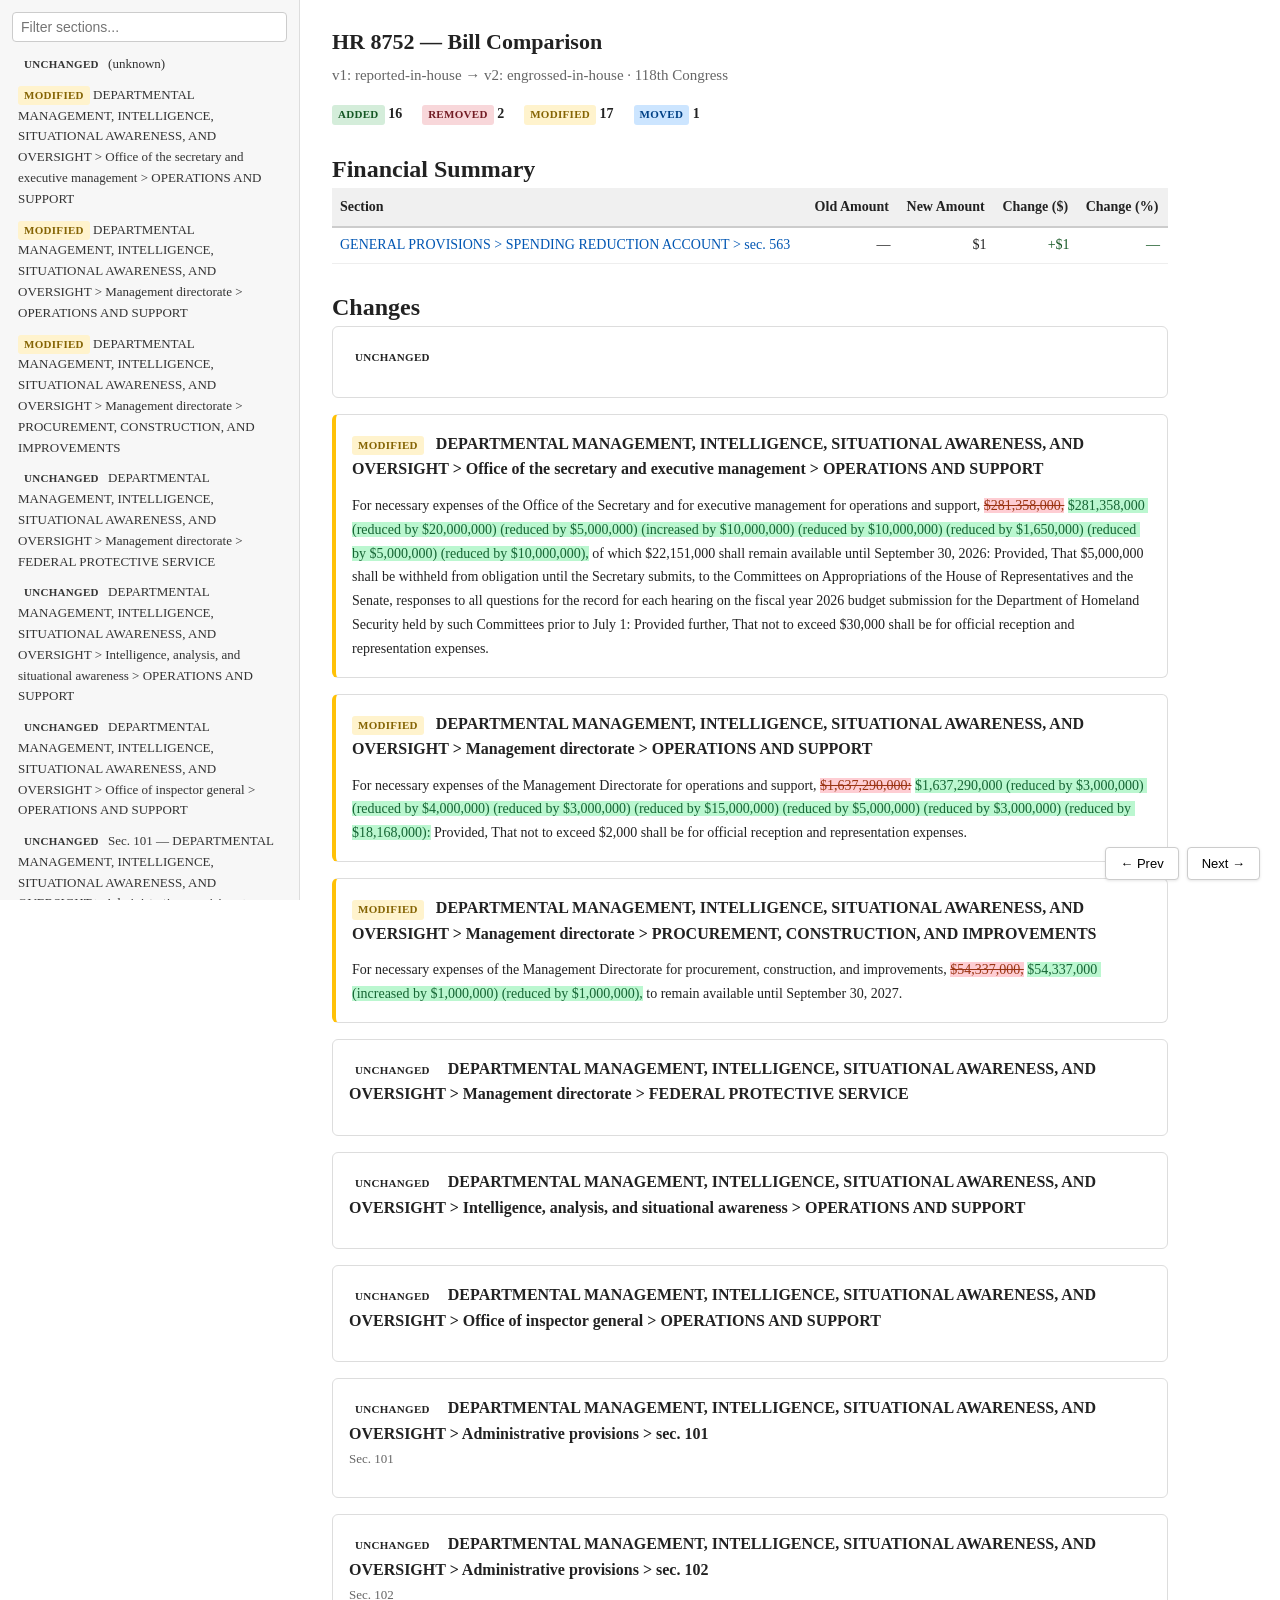
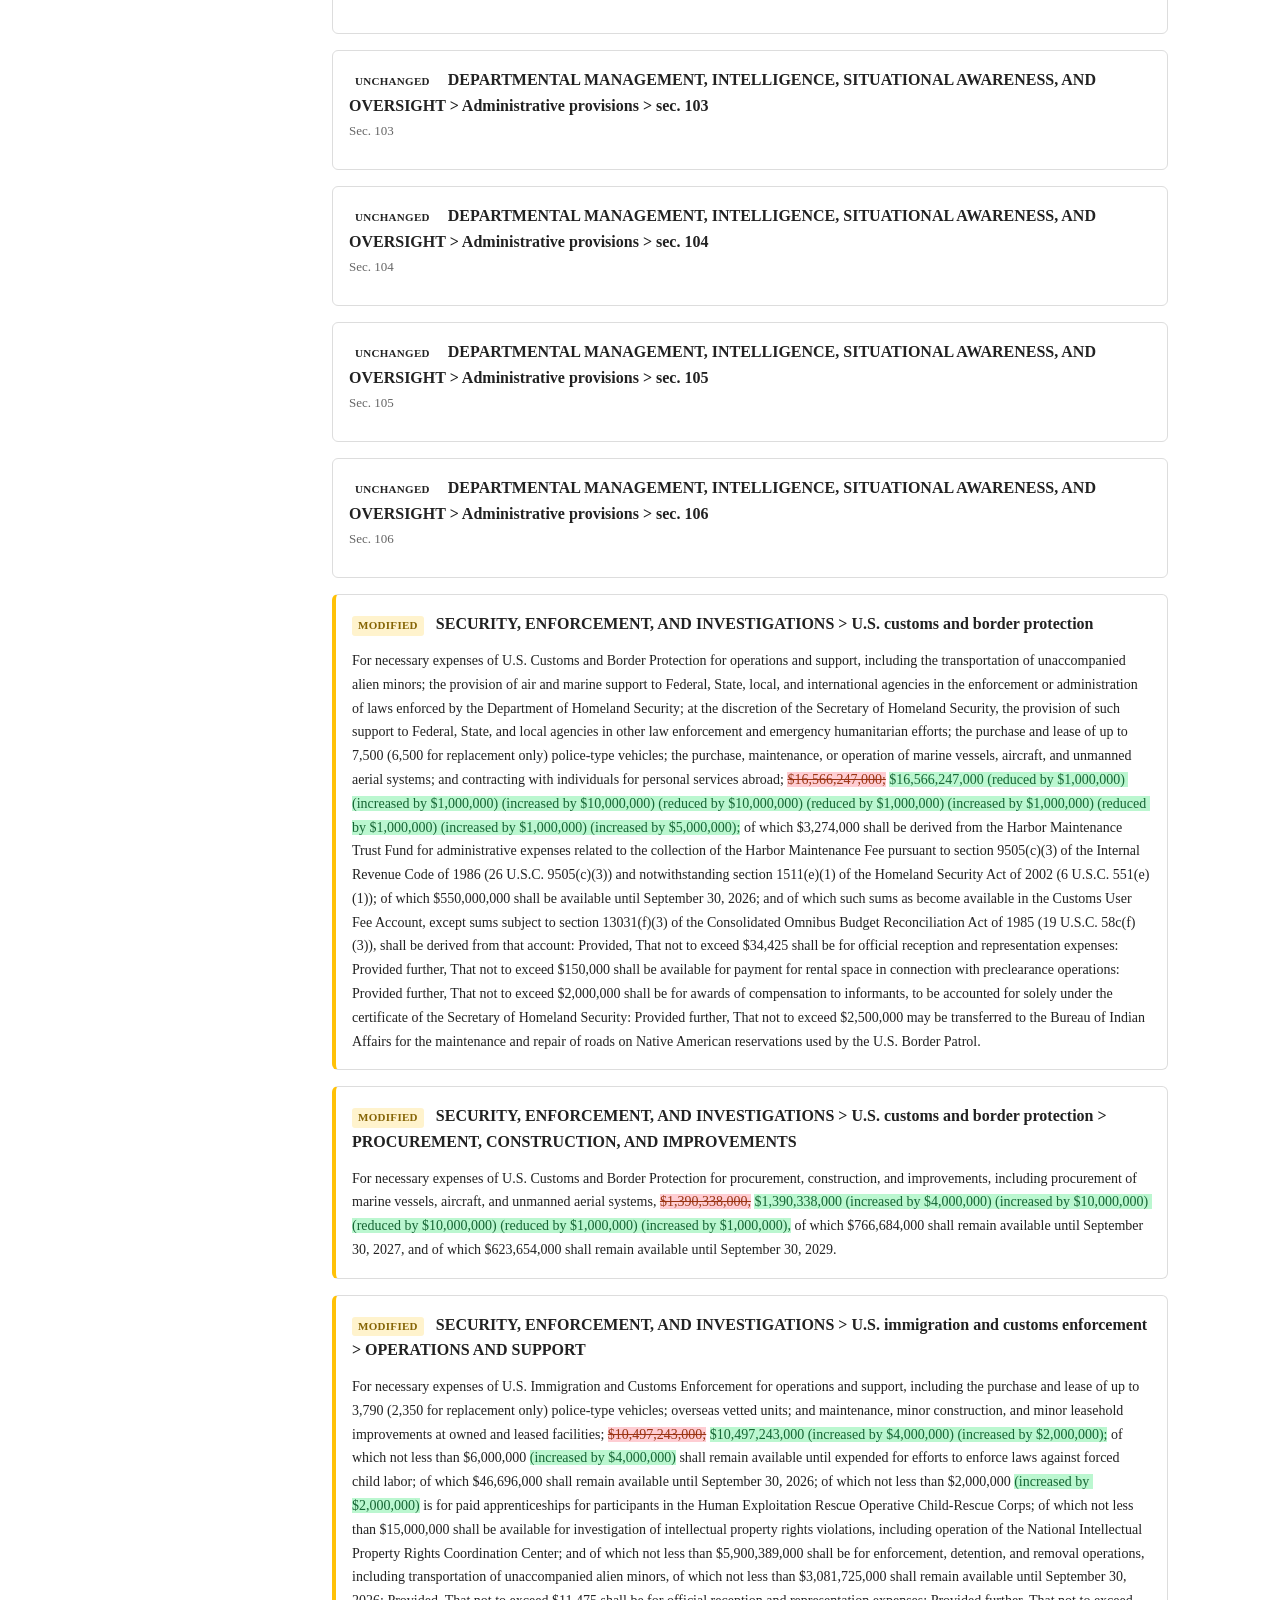
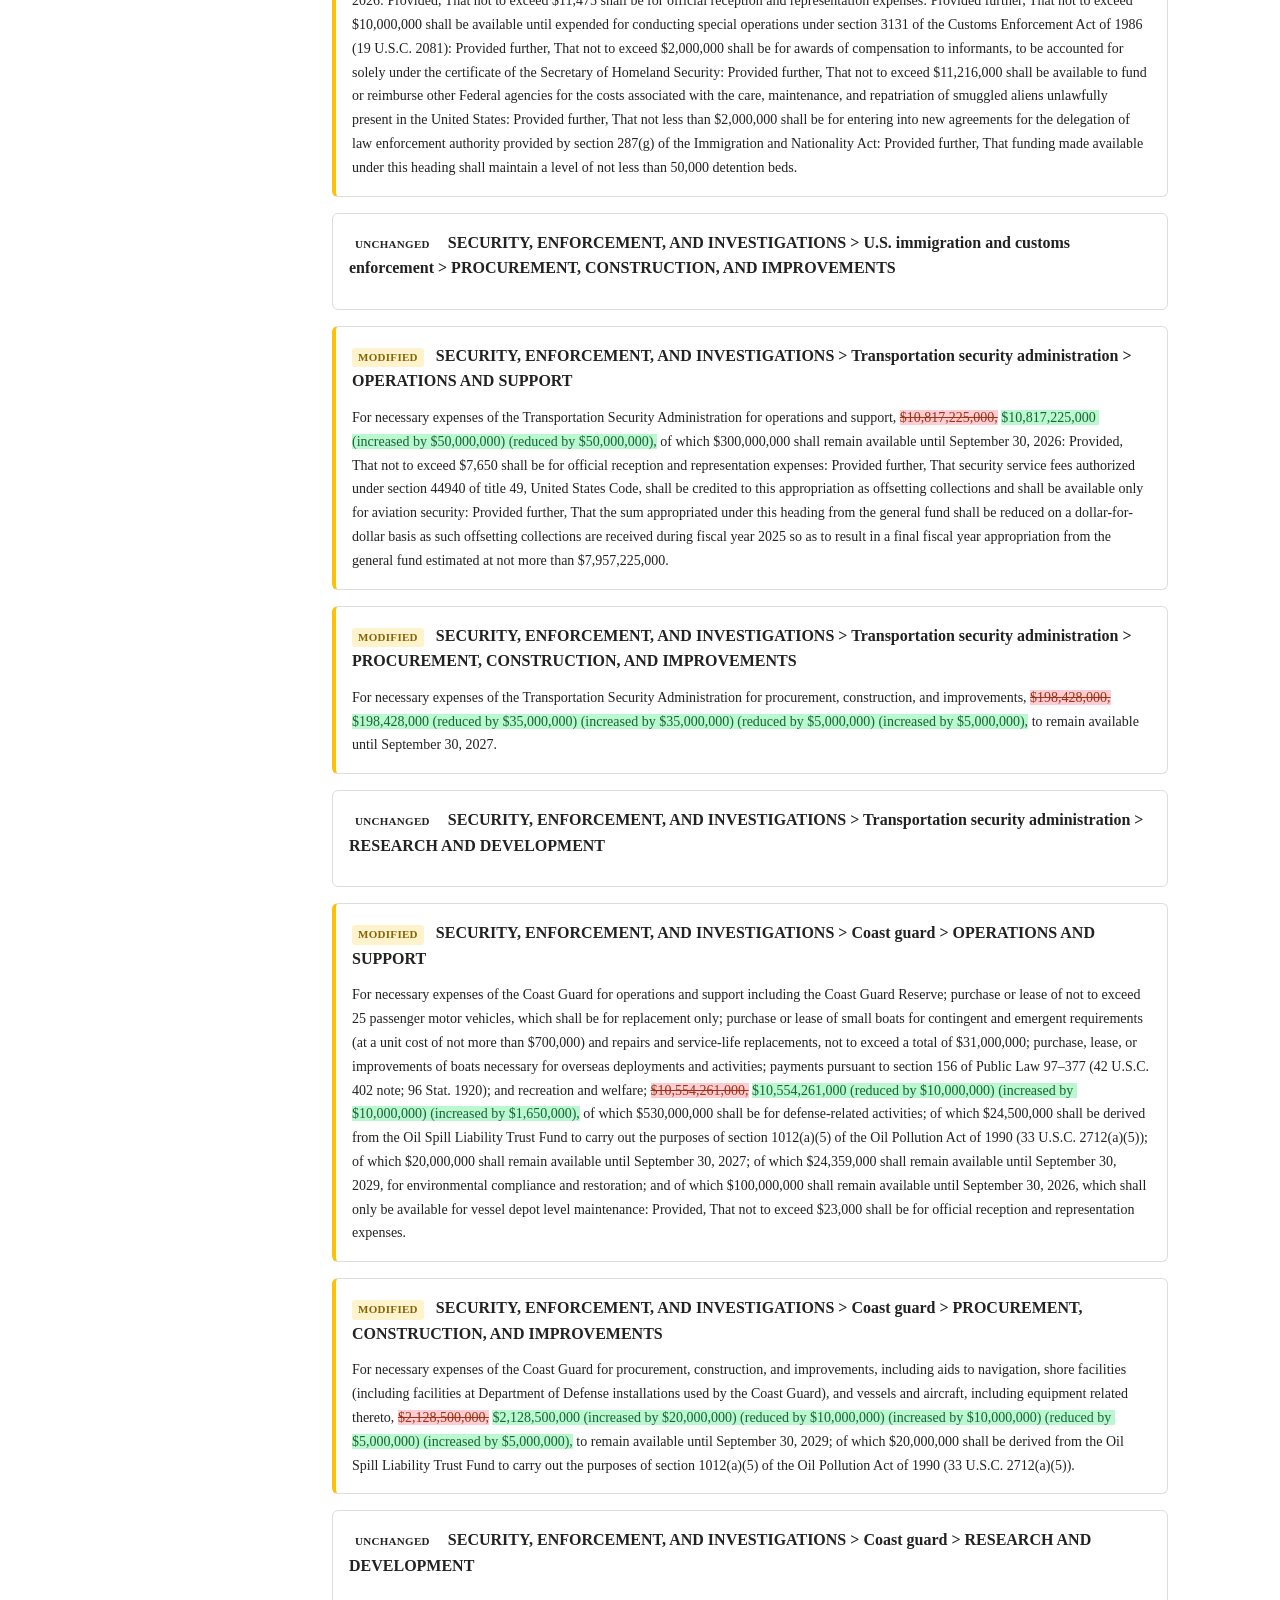
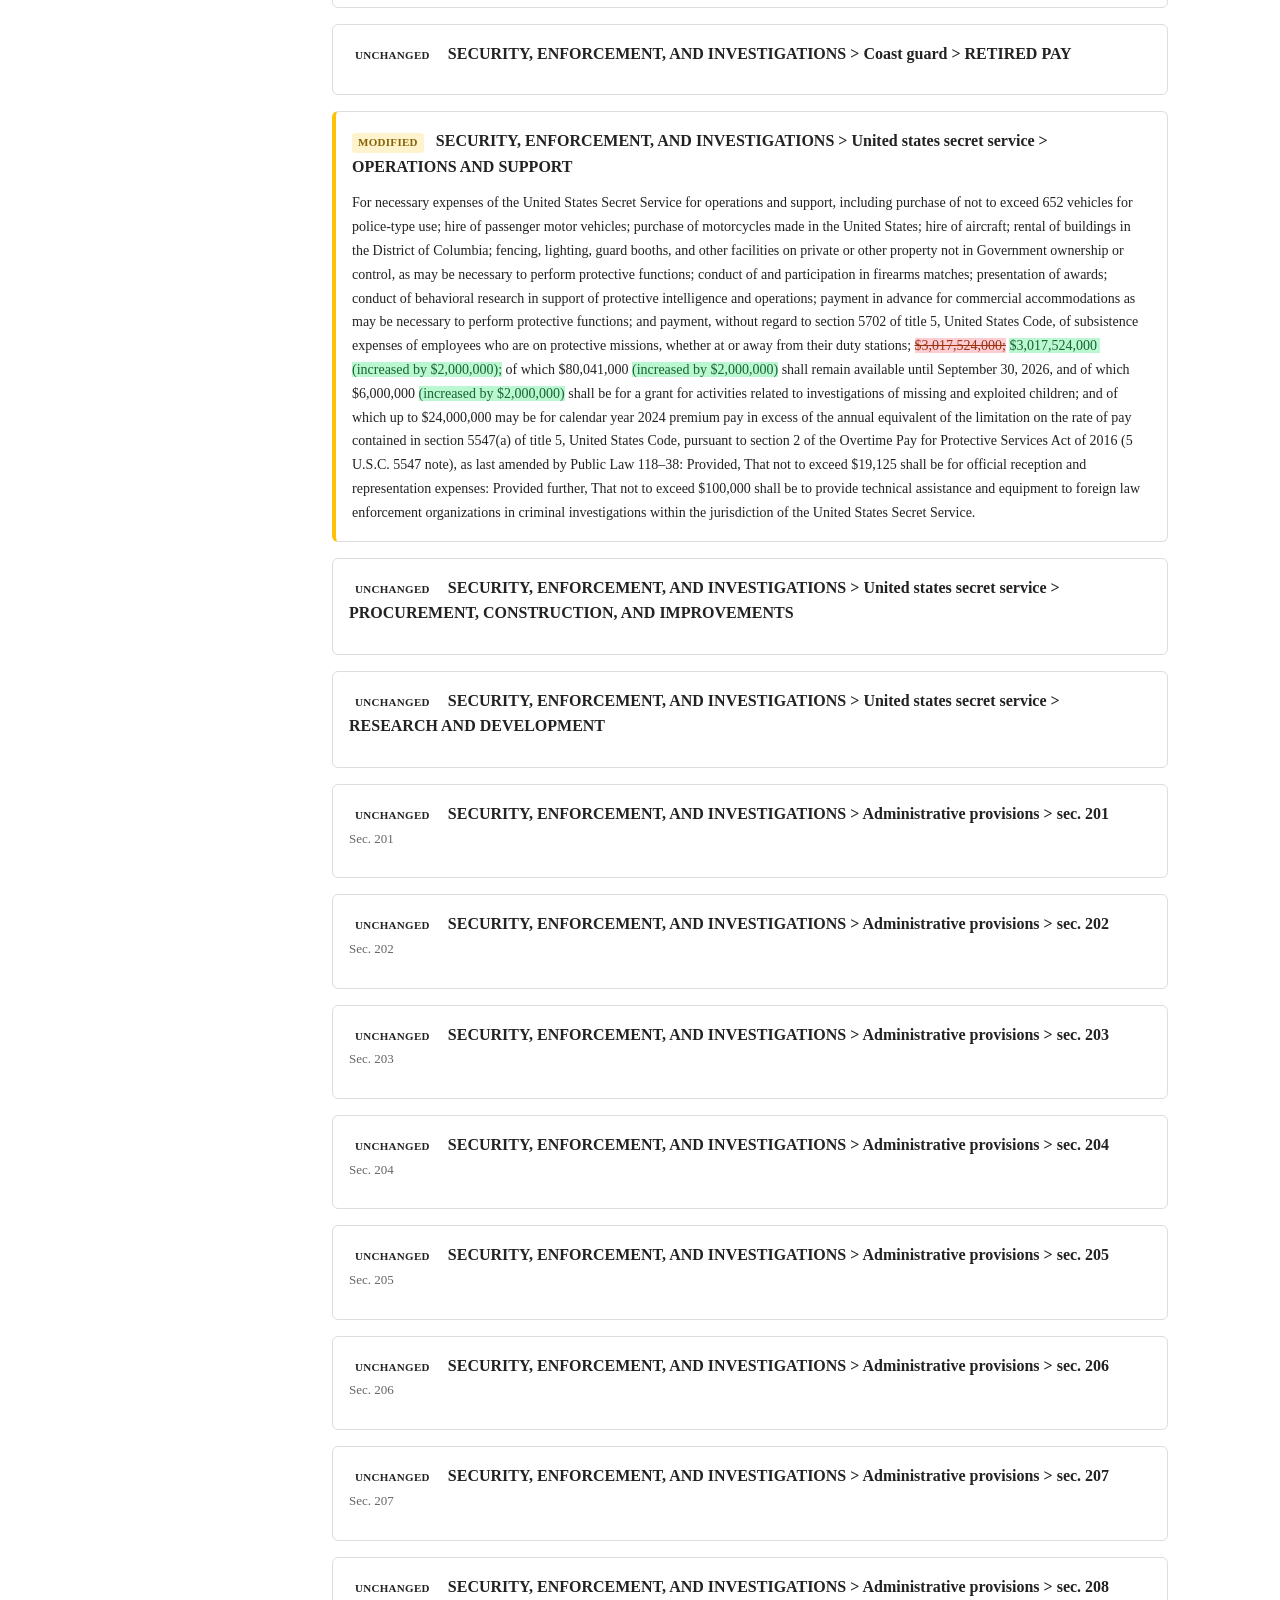
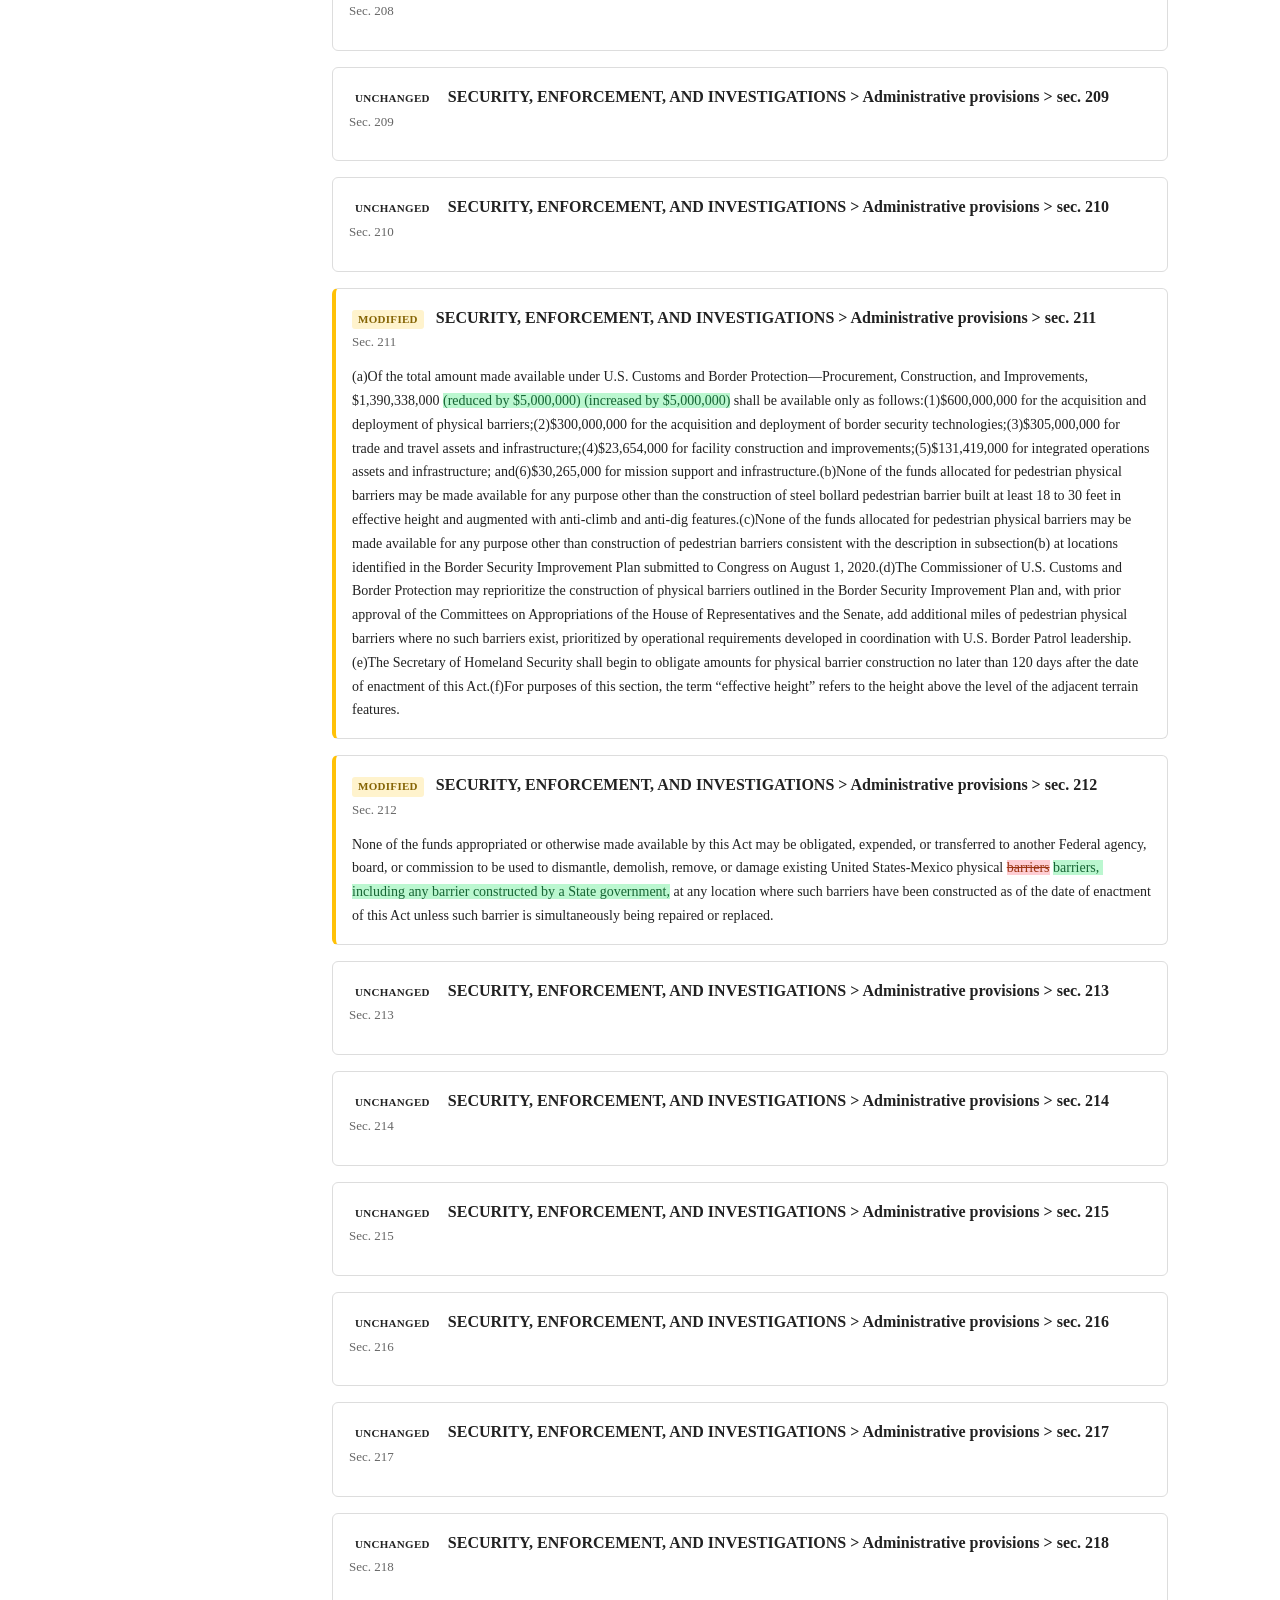
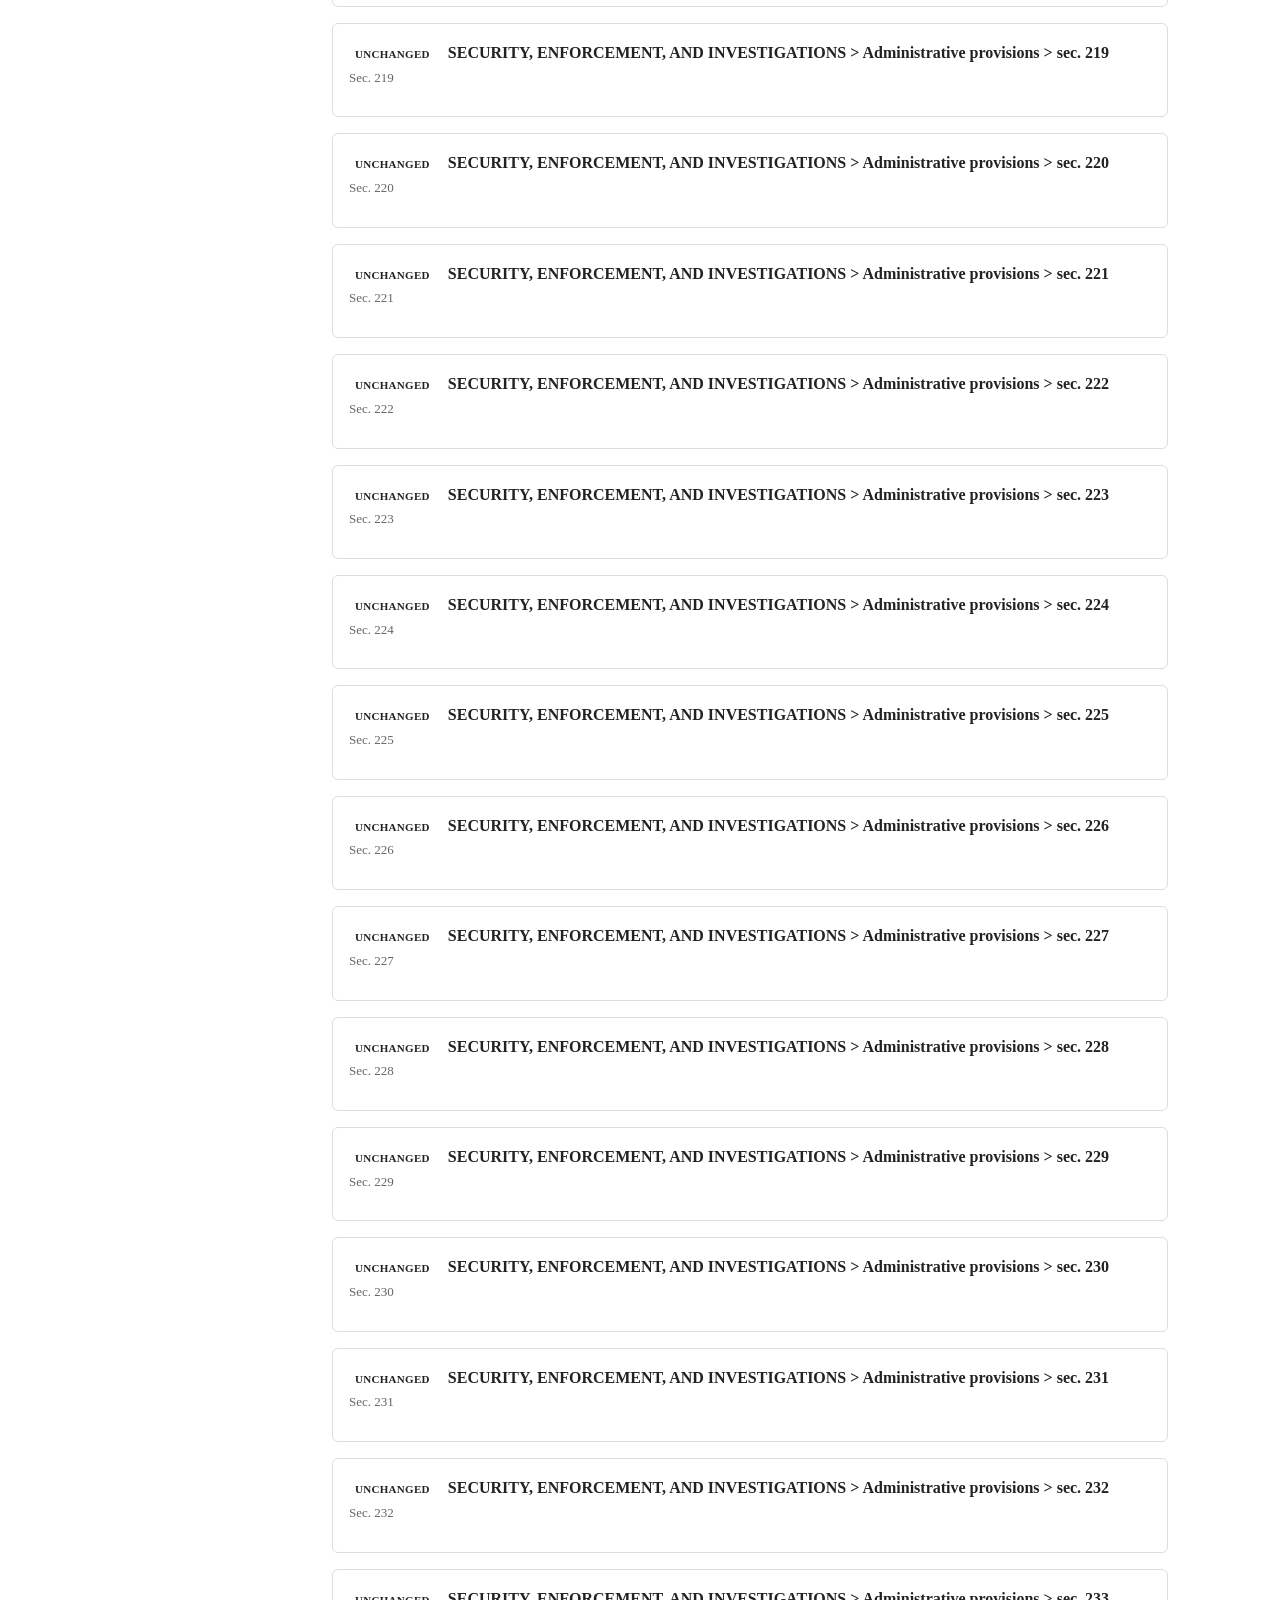
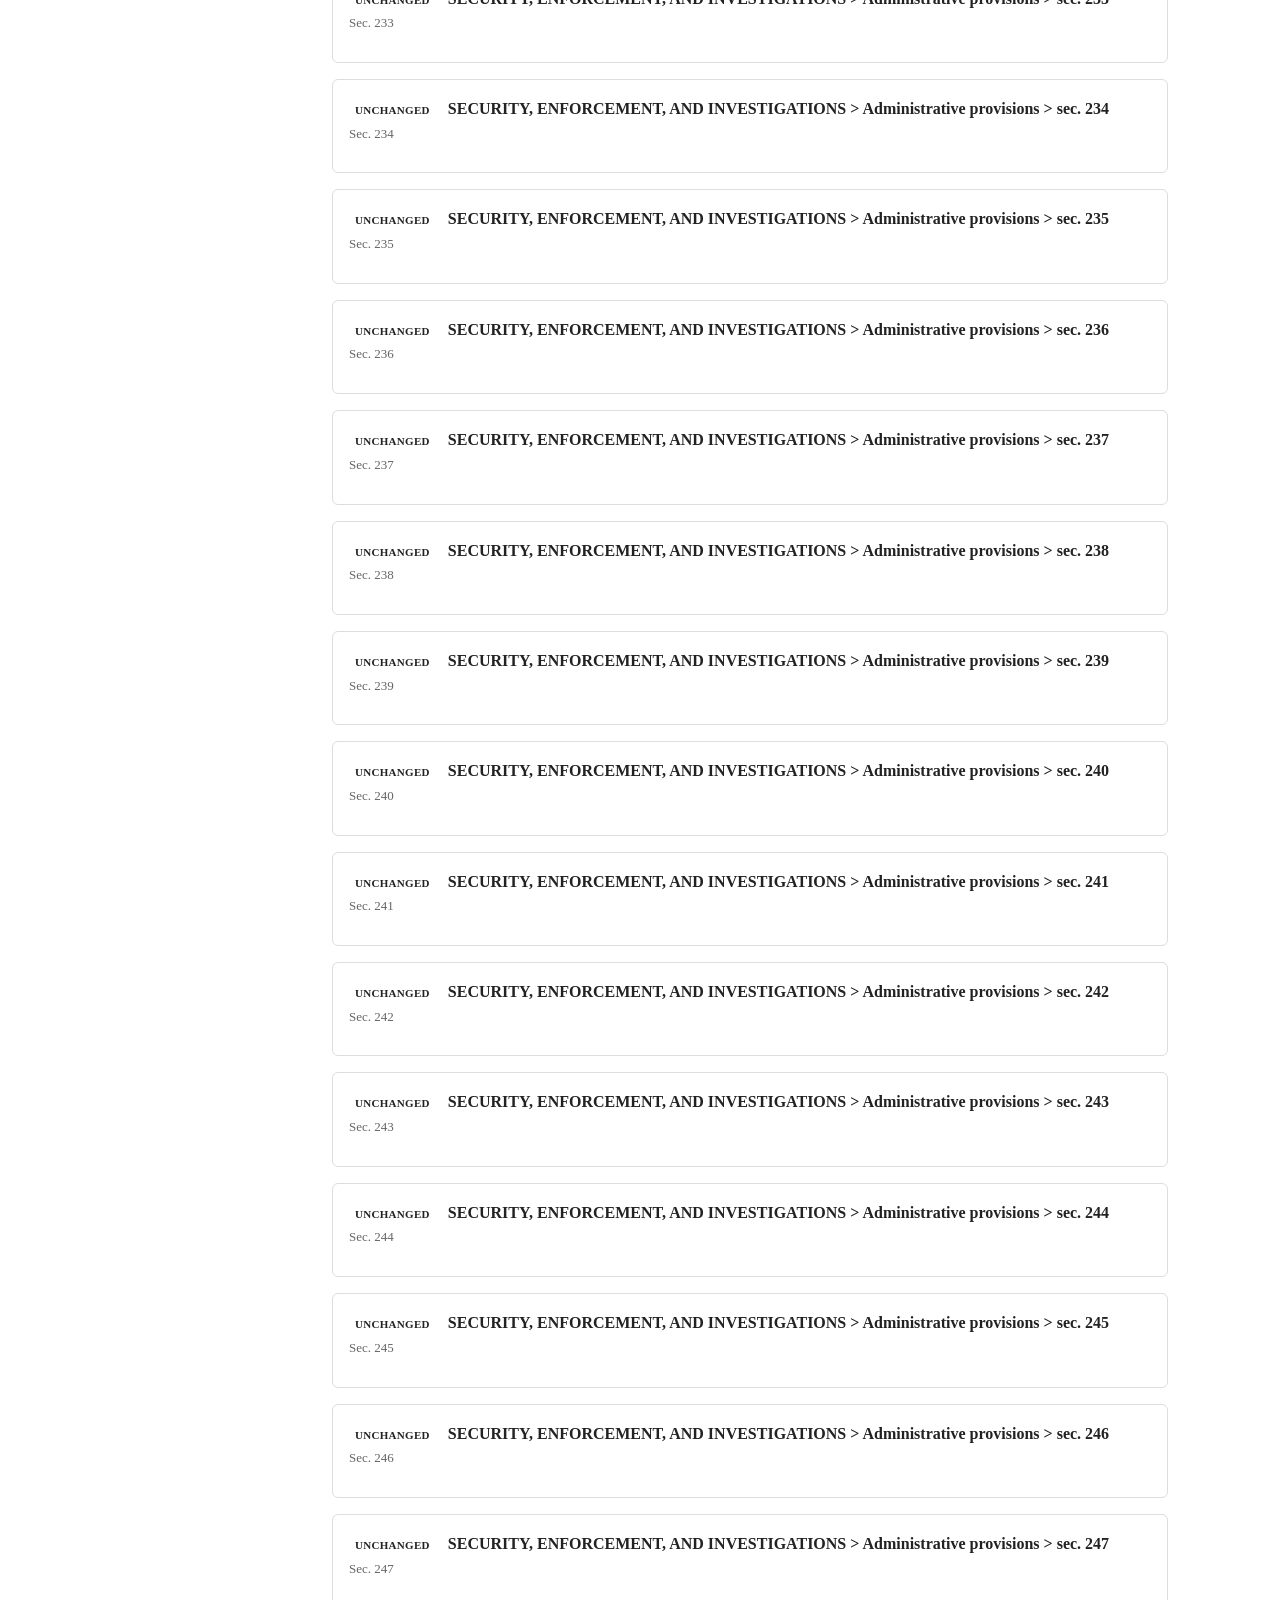
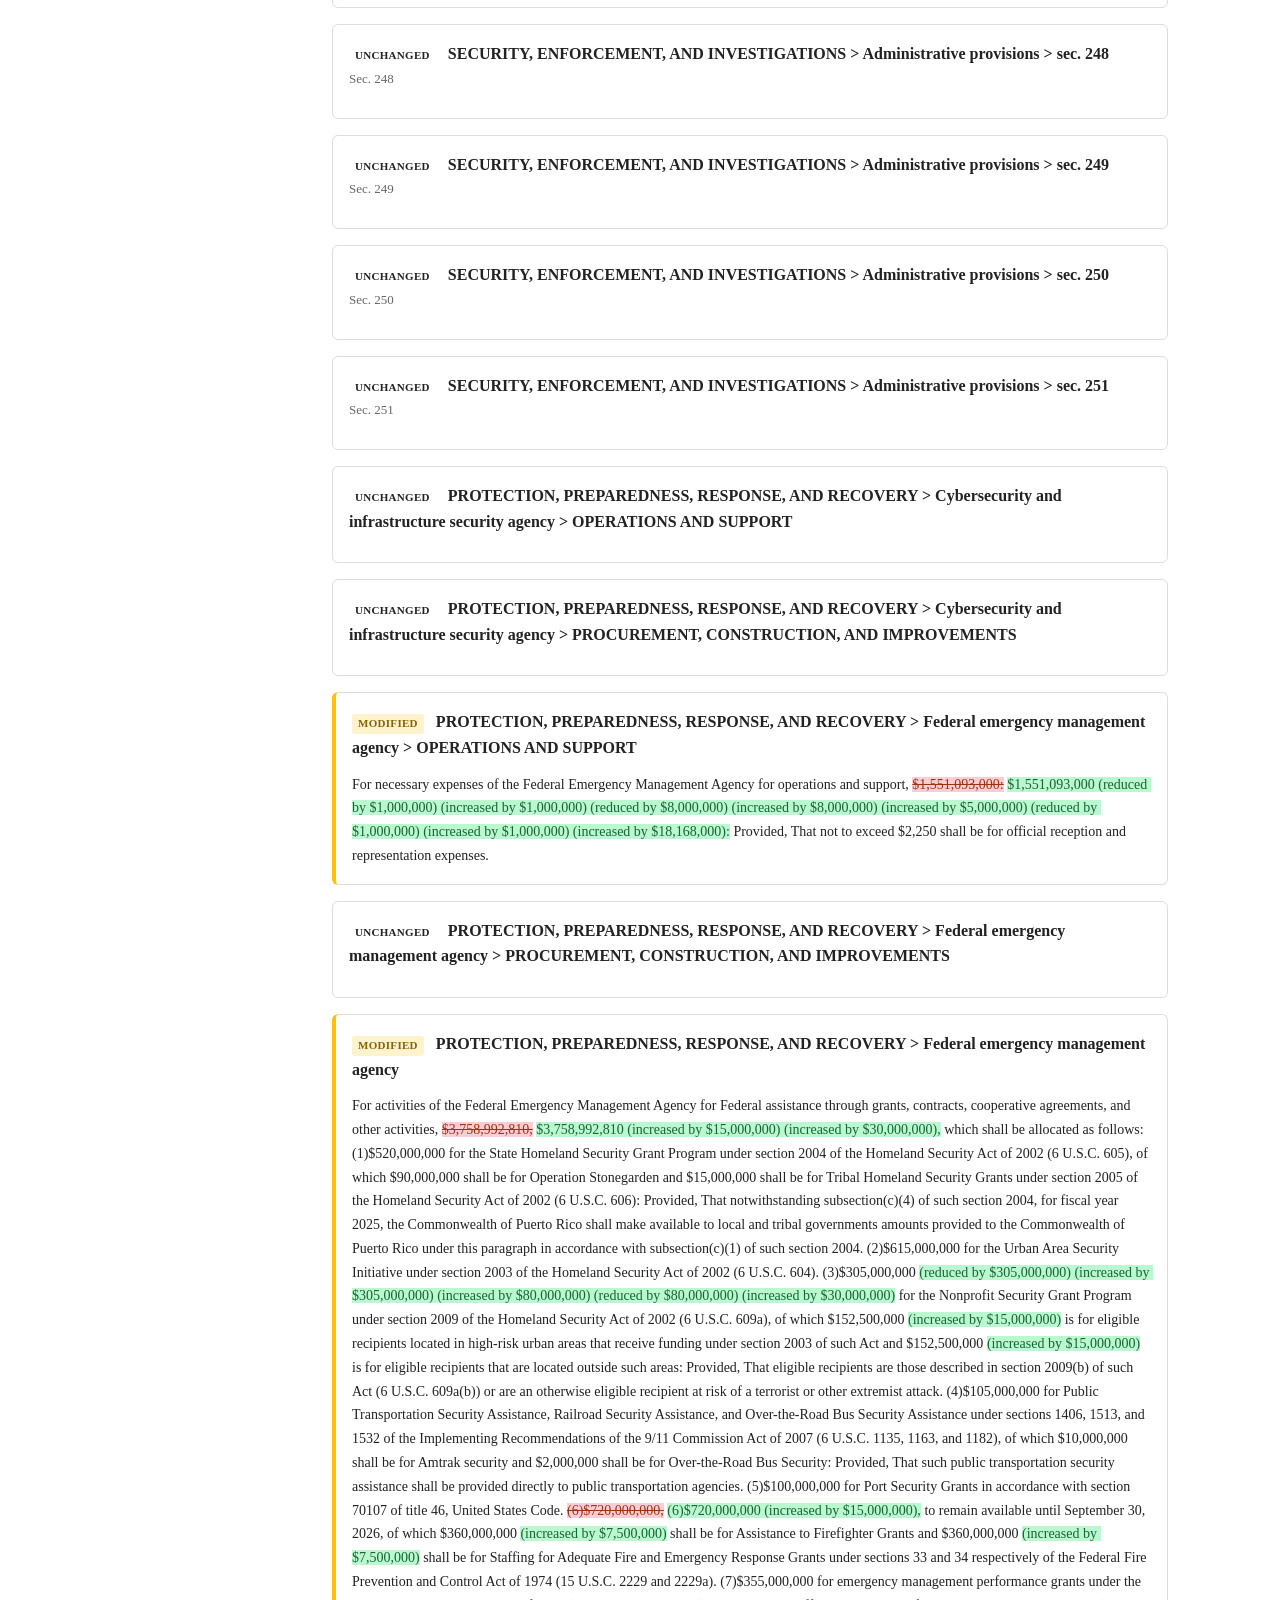
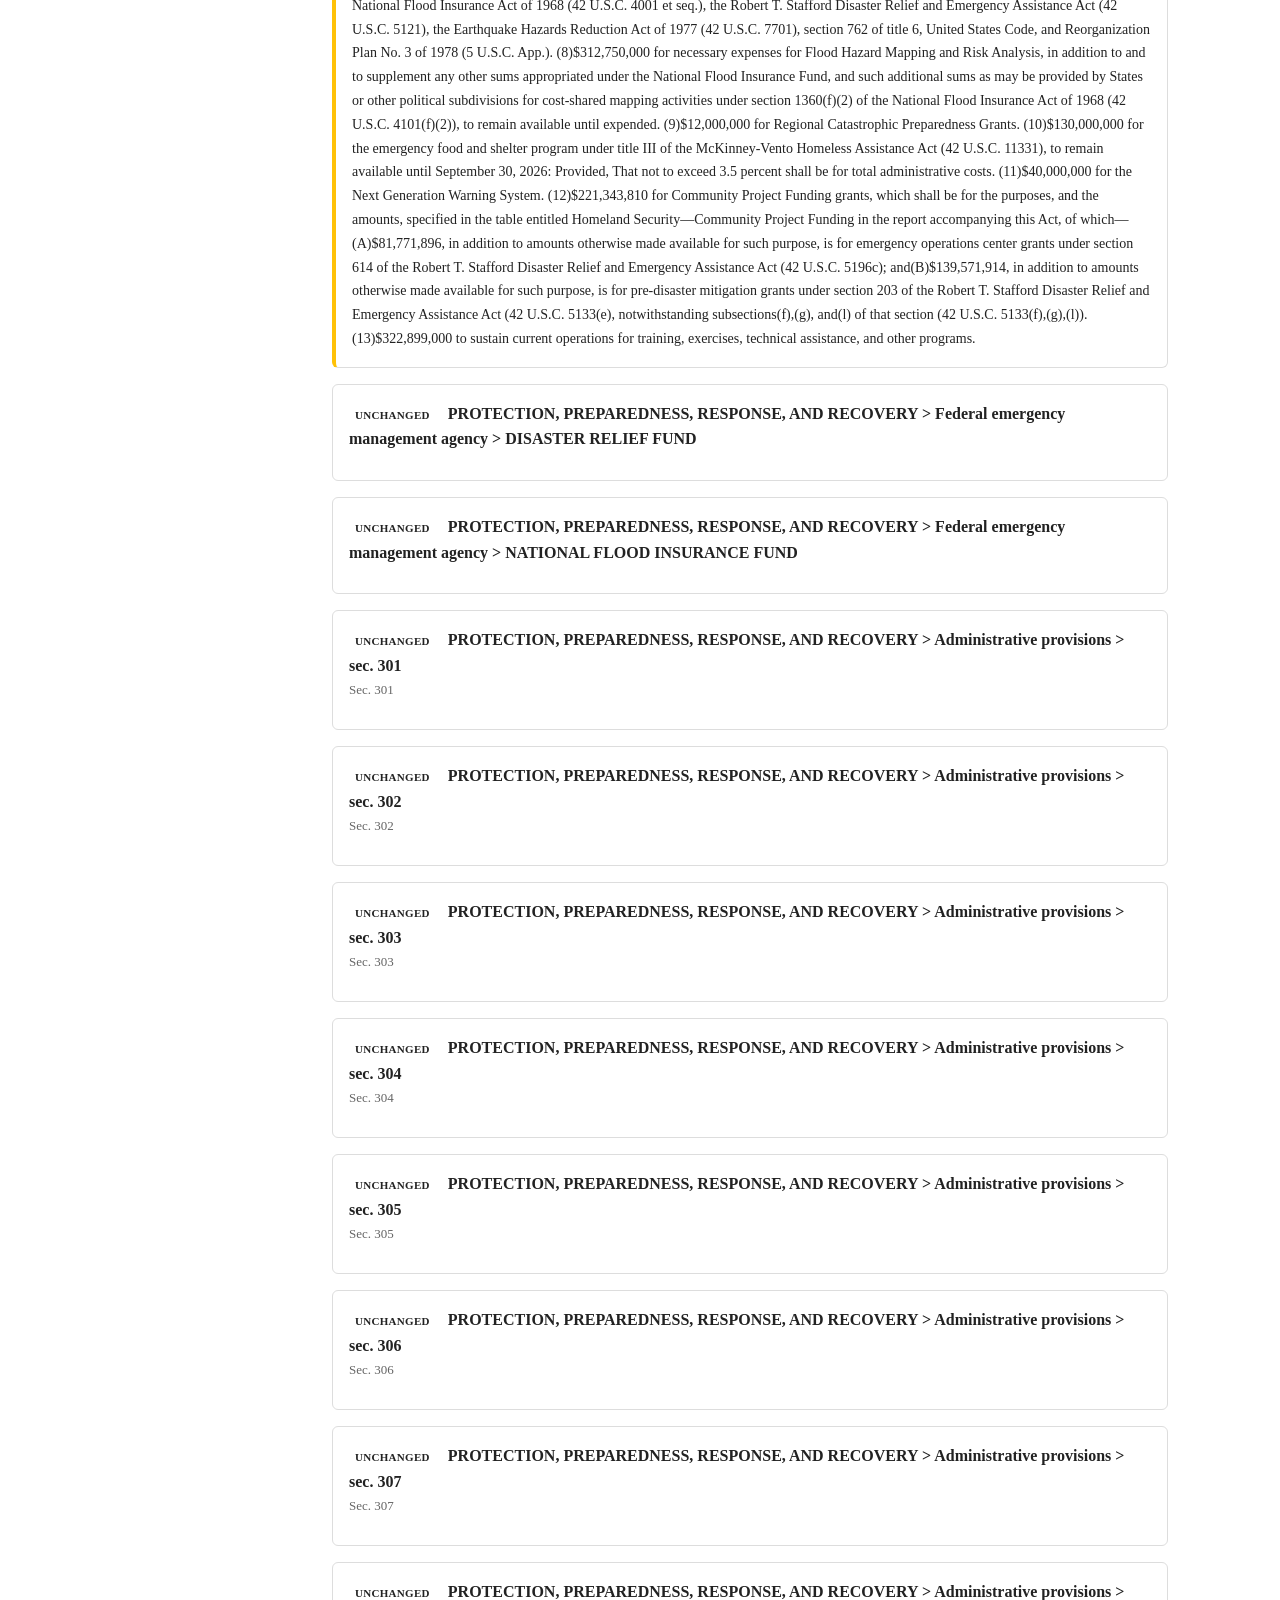
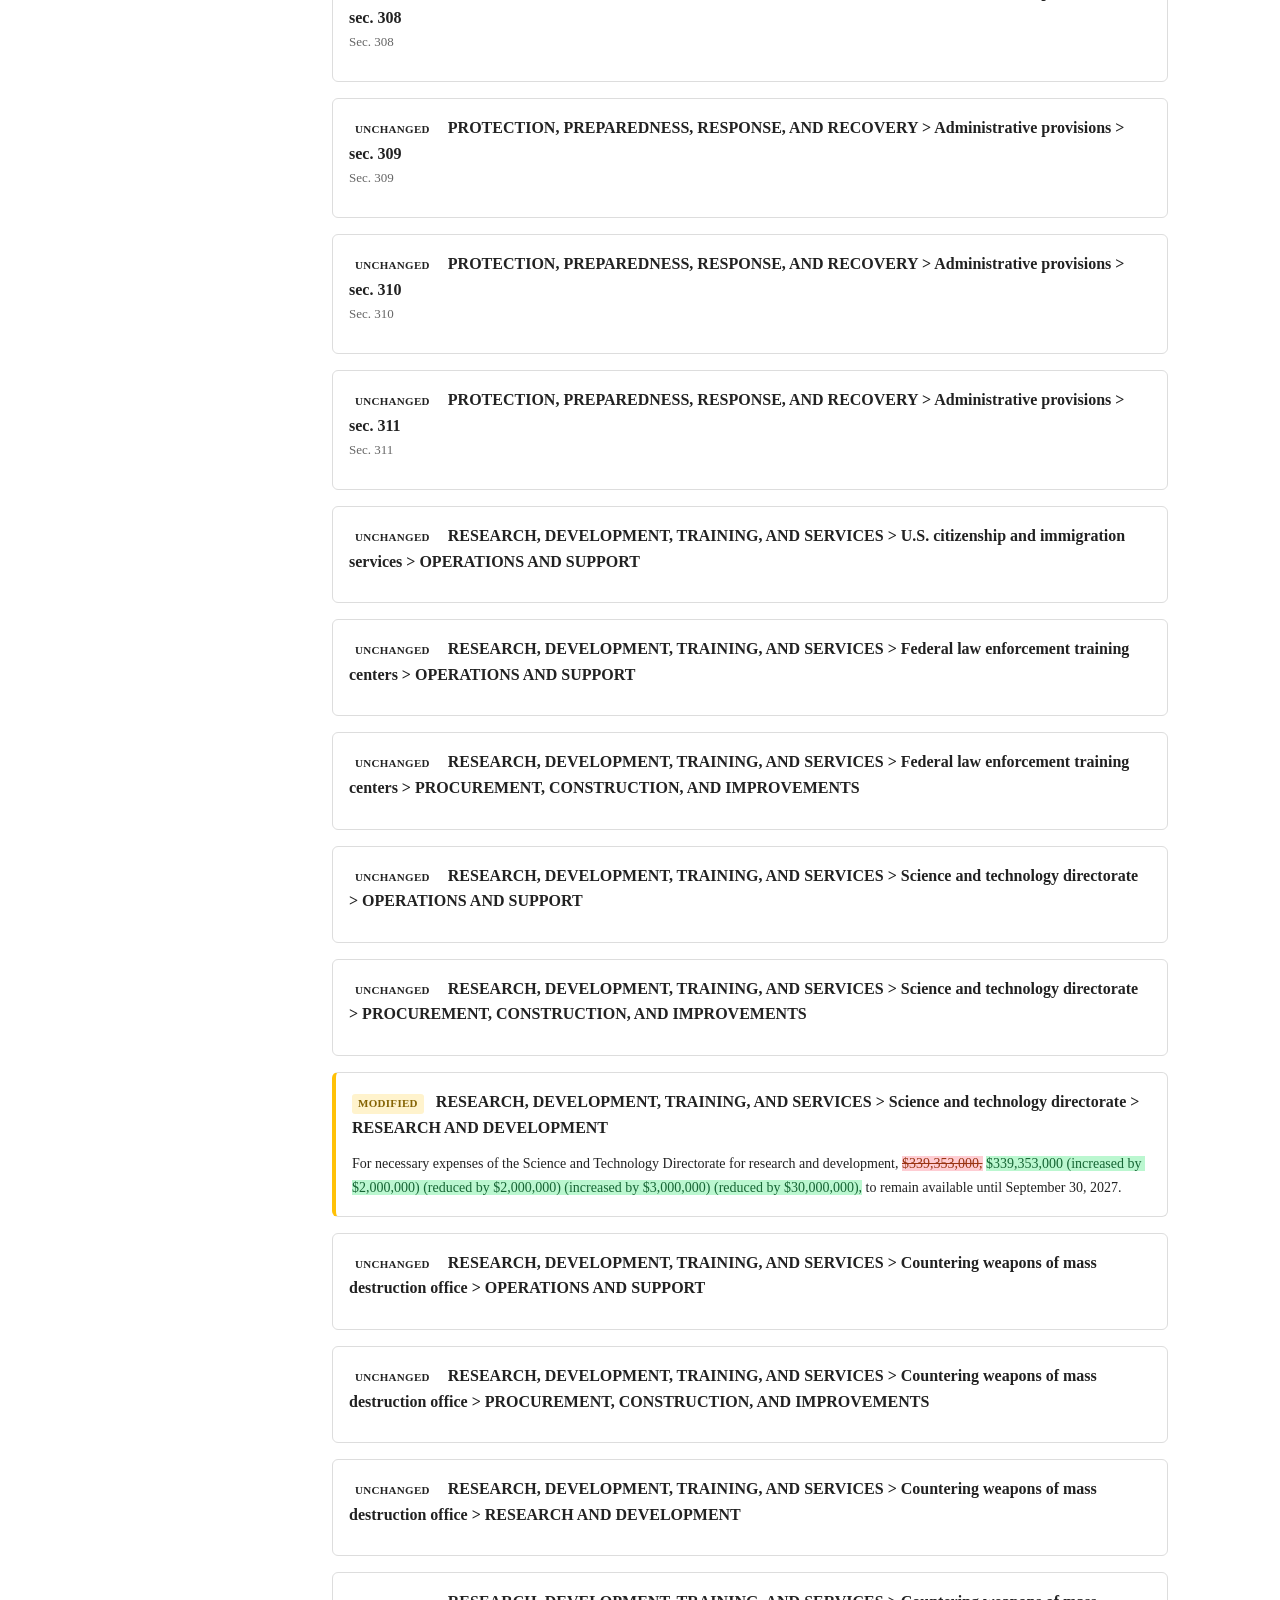
==== examples/hr8752_xml_diff.html @ ded2f6fe "Merge pull request #22 from willhea/phase2-pdf-diff-mock Phase 2: PDF diff pipeline (anchor-based bl" ====
<!DOCTYPE html>
<html lang="en">
<head>
<meta charset="utf-8">
<meta name="viewport" content="width=device-width, initial-scale=1">
<title>Bill Comparison: HR 8752</title>
<style>
* { box-sizing: border-box; margin: 0; padding: 0; }
body { font-family: Georgia, 'Times New Roman', serif; color: #222; line-height: 1.6; }
.layout { display: flex; min-height: 100vh; }

/* Sidebar */
.sidebar { width: 300px; position: fixed; top: 0; left: 0; height: 100vh;
  overflow-y: auto; background: #f7f7f7; border-right: 1px solid #ddd; padding: 12px; }
.sidebar input { width: 100%; padding: 6px 8px; margin-bottom: 8px;
  border: 1px solid #ccc; border-radius: 4px; font-size: 14px; }
.sidebar ul { list-style: none; }
.sidebar li { margin-bottom: 2px; }
.sidebar a { display: block; padding: 4px 6px; text-decoration: none;
  color: #333; font-size: 13px; border-radius: 3px; }
.sidebar a:hover { background: #e8e8e8; }

/* Main content */
.main { margin-left: 300px; padding: 24px 32px; max-width: 900px; flex: 1; }

/* Header */
.report-header h1 { font-size: 22px; margin-bottom: 4px; }
.report-header .versions { color: #666; font-size: 15px; margin-bottom: 16px; }
.summary-bar { display: flex; gap: 16px; margin-bottom: 24px; flex-wrap: wrap; }
.summary-item { font-size: 14px; }
.summary-item strong { margin-right: 4px; }

/* Badges */
.badge { display: inline-block; padding: 1px 6px; border-radius: 3px;
  font-size: 11px; font-weight: 600; text-transform: uppercase; letter-spacing: 0.3px; }
.badge-modified { background: #fff3cd; color: #856404; }
.badge-added { background: #d4edda; color: #155724; }
.badge-removed { background: #f8d7da; color: #721c24; }
.badge-moved { background: #cce5ff; color: #004085; }

/* Financial table */
.financial-table { width: 100%; border-collapse: collapse; margin-bottom: 24px; font-size: 14px; }
.financial-table th { background: #f0f0f0; text-align: left; padding: 8px; border-bottom: 2px solid #ccc; }
.financial-table td { padding: 6px 8px; border-bottom: 1px solid #eee; }
.financial-table .amount { text-align: right; font-variant-numeric: tabular-nums; }
.financial-table a { color: #0056b3; text-decoration: none; }
.financial-table a:hover { text-decoration: underline; }
tr.increase .change-amount { color: #155724; }
tr.decrease .change-amount { color: #721c24; }

/* Change cards */
.change-card { border: 1px solid #ddd; border-radius: 6px; margin-bottom: 16px;
  padding: 16px; background: #fff; }
.change-card.added { border-left: 4px solid #28a745; }
.change-card.removed { border-left: 4px solid #dc3545; }
.change-card.modified { border-left: 4px solid #ffc107; }
.change-card.moved { border-left: 4px solid #007bff; }
.change-header { margin-bottom: 12px; }
.change-header h3 { font-size: 16px; display: inline; margin-left: 8px; }
.section-number { display: block; font-size: 13px; color: #666; margin-top: 2px; }
.change-body { font-size: 14px; line-height: 1.7; white-space: pre-wrap; }
.added-text { background: #e6ffe6; padding: 8px; border-radius: 4px; }
.removed-text { background: #ffe6e6; padding: 8px; border-radius: 4px; text-decoration: line-through; color: #666; }
.old-text { background: #ffe6e6; padding: 8px; border-radius: 4px; margin-bottom: 8px; }
.new-text { background: #e6ffe6; padding: 8px; border-radius: 4px; }
.move-info { font-size: 13px; color: #004085; margin-bottom: 8px; }
.amendment-note { font-size: 12px; color: #856404; background: #fff3cd; padding: 4px 8px;
  border-radius: 3px; margin-top: 4px; }

/* Inline diff */
del { background: #fecdd3; text-decoration: line-through; color: #9a3412; }
ins { background: #bbf7d0; text-decoration: none; color: #166534; }

/* Financial callout */
.financial-callout { margin-top: 10px; padding: 8px 12px; background: #f0f7ff;
  border: 1px solid #b6d4fe; border-radius: 4px; font-size: 13px; }

/* Navigation buttons */
.nav-buttons { position: fixed; bottom: 20px; right: 20px; display: flex; gap: 8px; z-index: 10; }
.nav-buttons button { padding: 8px 14px; border: 1px solid #ccc; border-radius: 4px;
  background: #fff; cursor: pointer; font-size: 13px; box-shadow: 0 1px 3px rgba(0,0,0,0.1); }
.nav-buttons button:hover { background: #f0f0f0; }

/* Print */
@media print {
  .sidebar, .nav-buttons, #sidebar-filter { display: none; }
  .main { margin-left: 0; }
  .change-card { break-inside: avoid; }
}

</style>
</head>
<body>
<div class="layout">
<nav class="sidebar">
<input type="text" id="sidebar-filter" placeholder="Filter sections...">
<ul><li class="nav-item" data-type="unchanged"><a href="#change-0"><span class="badge badge-unchanged">unchanged</span> (unknown)</a></li><li class="nav-item" data-type="modified"><a href="#change-1"><span class="badge badge-modified">modified</span> DEPARTMENTAL MANAGEMENT, INTELLIGENCE, SITUATIONAL AWARENESS, AND OVERSIGHT &gt; Office of the secretary and executive management &gt; OPERATIONS AND SUPPORT</a></li><li class="nav-item" data-type="modified"><a href="#change-2"><span class="badge badge-modified">modified</span> DEPARTMENTAL MANAGEMENT, INTELLIGENCE, SITUATIONAL AWARENESS, AND OVERSIGHT &gt; Management directorate &gt; OPERATIONS AND SUPPORT</a></li><li class="nav-item" data-type="modified"><a href="#change-3"><span class="badge badge-modified">modified</span> DEPARTMENTAL MANAGEMENT, INTELLIGENCE, SITUATIONAL AWARENESS, AND OVERSIGHT &gt; Management directorate &gt; PROCUREMENT, CONSTRUCTION, AND IMPROVEMENTS</a></li><li class="nav-item" data-type="unchanged"><a href="#change-4"><span class="badge badge-unchanged">unchanged</span> DEPARTMENTAL MANAGEMENT, INTELLIGENCE, SITUATIONAL AWARENESS, AND OVERSIGHT &gt; Management directorate &gt; FEDERAL PROTECTIVE SERVICE</a></li><li class="nav-item" data-type="unchanged"><a href="#change-5"><span class="badge badge-unchanged">unchanged</span> DEPARTMENTAL MANAGEMENT, INTELLIGENCE, SITUATIONAL AWARENESS, AND OVERSIGHT &gt; Intelligence, analysis, and situational awareness &gt; OPERATIONS AND SUPPORT</a></li><li class="nav-item" data-type="unchanged"><a href="#change-6"><span class="badge badge-unchanged">unchanged</span> DEPARTMENTAL MANAGEMENT, INTELLIGENCE, SITUATIONAL AWARENESS, AND OVERSIGHT &gt; Office of inspector general &gt; OPERATIONS AND SUPPORT</a></li><li class="nav-item" data-type="unchanged"><a href="#change-7"><span class="badge badge-unchanged">unchanged</span> Sec. 101 — DEPARTMENTAL MANAGEMENT, INTELLIGENCE, SITUATIONAL AWARENESS, AND OVERSIGHT &gt; Administrative provisions &gt; sec. 101</a></li><li class="nav-item" data-type="unchanged"><a href="#change-8"><span class="badge badge-unchanged">unchanged</span> Sec. 102 — DEPARTMENTAL MANAGEMENT, INTELLIGENCE, SITUATIONAL AWARENESS, AND OVERSIGHT &gt; Administrative provisions &gt; sec. 102</a></li><li class="nav-item" data-type="unchanged"><a href="#change-9"><span class="badge badge-unchanged">unchanged</span> Sec. 103 — DEPARTMENTAL MANAGEMENT, INTELLIGENCE, SITUATIONAL AWARENESS, AND OVERSIGHT &gt; Administrative provisions &gt; sec. 103</a></li><li class="nav-item" data-type="unchanged"><a href="#change-10"><span class="badge badge-unchanged">unchanged</span> Sec. 104 — DEPARTMENTAL MANAGEMENT, INTELLIGENCE, SITUATIONAL AWARENESS, AND OVERSIGHT &gt; Administrative provisions &gt; sec. 104</a></li><li class="nav-item" data-type="unchanged"><a href="#change-11"><span class="badge badge-unchanged">unchanged</span> Sec. 105 — DEPARTMENTAL MANAGEMENT, INTELLIGENCE, SITUATIONAL AWARENESS, AND OVERSIGHT &gt; Administrative provisions &gt; sec. 105</a></li><li class="nav-item" data-type="unchanged"><a href="#change-12"><span class="badge badge-unchanged">unchanged</span> Sec. 106 — DEPARTMENTAL MANAGEMENT, INTELLIGENCE, SITUATIONAL AWARENESS, AND OVERSIGHT &gt; Administrative provisions &gt; sec. 106</a></li><li class="nav-item" data-type="modified"><a href="#change-13"><span class="badge badge-modified">modified</span> SECURITY, ENFORCEMENT, AND INVESTIGATIONS &gt; U.S. customs and border protection</a></li><li class="nav-item" data-type="modified"><a href="#change-14"><span class="badge badge-modified">modified</span> SECURITY, ENFORCEMENT, AND INVESTIGATIONS &gt; U.S. customs and border protection &gt; PROCUREMENT, CONSTRUCTION, AND IMPROVEMENTS</a></li><li class="nav-item" data-type="modified"><a href="#change-15"><span class="badge badge-modified">modified</span> SECURITY, ENFORCEMENT, AND INVESTIGATIONS &gt; U.S. immigration and customs enforcement &gt; OPERATIONS AND SUPPORT</a></li><li class="nav-item" data-type="unchanged"><a href="#change-16"><span class="badge badge-unchanged">unchanged</span> SECURITY, ENFORCEMENT, AND INVESTIGATIONS &gt; U.S. immigration and customs enforcement &gt; PROCUREMENT, CONSTRUCTION, AND IMPROVEMENTS</a></li><li class="nav-item" data-type="modified"><a href="#change-17"><span class="badge badge-modified">modified</span> SECURITY, ENFORCEMENT, AND INVESTIGATIONS &gt; Transportation security administration &gt; OPERATIONS AND SUPPORT</a></li><li class="nav-item" data-type="modified"><a href="#change-18"><span class="badge badge-modified">modified</span> SECURITY, ENFORCEMENT, AND INVESTIGATIONS &gt; Transportation security administration &gt; PROCUREMENT, CONSTRUCTION, AND IMPROVEMENTS</a></li><li class="nav-item" data-type="unchanged"><a href="#change-19"><span class="badge badge-unchanged">unchanged</span> SECURITY, ENFORCEMENT, AND INVESTIGATIONS &gt; Transportation security administration &gt; RESEARCH AND DEVELOPMENT</a></li><li class="nav-item" data-type="modified"><a href="#change-20"><span class="badge badge-modified">modified</span> SECURITY, ENFORCEMENT, AND INVESTIGATIONS &gt; Coast guard &gt; OPERATIONS AND SUPPORT</a></li><li class="nav-item" data-type="modified"><a href="#change-21"><span class="badge badge-modified">modified</span> SECURITY, ENFORCEMENT, AND INVESTIGATIONS &gt; Coast guard &gt; PROCUREMENT, CONSTRUCTION, AND IMPROVEMENTS</a></li><li class="nav-item" data-type="unchanged"><a href="#change-22"><span class="badge badge-unchanged">unchanged</span> SECURITY, ENFORCEMENT, AND INVESTIGATIONS &gt; Coast guard &gt; RESEARCH AND DEVELOPMENT</a></li><li class="nav-item" data-type="unchanged"><a href="#change-23"><span class="badge badge-unchanged">unchanged</span> SECURITY, ENFORCEMENT, AND INVESTIGATIONS &gt; Coast guard &gt; RETIRED PAY</a></li><li class="nav-item" data-type="modified"><a href="#change-24"><span class="badge badge-modified">modified</span> SECURITY, ENFORCEMENT, AND INVESTIGATIONS &gt; United states secret service &gt; OPERATIONS AND SUPPORT</a></li><li class="nav-item" data-type="unchanged"><a href="#change-25"><span class="badge badge-unchanged">unchanged</span> SECURITY, ENFORCEMENT, AND INVESTIGATIONS &gt; United states secret service &gt; PROCUREMENT, CONSTRUCTION, AND IMPROVEMENTS</a></li><li class="nav-item" data-type="unchanged"><a href="#change-26"><span class="badge badge-unchanged">unchanged</span> SECURITY, ENFORCEMENT, AND INVESTIGATIONS &gt; United states secret service &gt; RESEARCH AND DEVELOPMENT</a></li><li class="nav-item" data-type="unchanged"><a href="#change-27"><span class="badge badge-unchanged">unchanged</span> Sec. 201 — SECURITY, ENFORCEMENT, AND INVESTIGATIONS &gt; Administrative provisions &gt; sec. 201</a></li><li class="nav-item" data-type="unchanged"><a href="#change-28"><span class="badge badge-unchanged">unchanged</span> Sec. 202 — SECURITY, ENFORCEMENT, AND INVESTIGATIONS &gt; Administrative provisions &gt; sec. 202</a></li><li class="nav-item" data-type="unchanged"><a href="#change-29"><span class="badge badge-unchanged">unchanged</span> Sec. 203 — SECURITY, ENFORCEMENT, AND INVESTIGATIONS &gt; Administrative provisions &gt; sec. 203</a></li><li class="nav-item" data-type="unchanged"><a href="#change-30"><span class="badge badge-unchanged">unchanged</span> Sec. 204 — SECURITY, ENFORCEMENT, AND INVESTIGATIONS &gt; Administrative provisions &gt; sec. 204</a></li><li class="nav-item" data-type="unchanged"><a href="#change-31"><span class="badge badge-unchanged">unchanged</span> Sec. 205 — SECURITY, ENFORCEMENT, AND INVESTIGATIONS &gt; Administrative provisions &gt; sec. 205</a></li><li class="nav-item" data-type="unchanged"><a href="#change-32"><span class="badge badge-unchanged">unchanged</span> Sec. 206 — SECURITY, ENFORCEMENT, AND INVESTIGATIONS &gt; Administrative provisions &gt; sec. 206</a></li><li class="nav-item" data-type="unchanged"><a href="#change-33"><span class="badge badge-unchanged">unchanged</span> Sec. 207 — SECURITY, ENFORCEMENT, AND INVESTIGATIONS &gt; Administrative provisions &gt; sec. 207</a></li><li class="nav-item" data-type="unchanged"><a href="#change-34"><span class="badge badge-unchanged">unchanged</span> Sec. 208 — SECURITY, ENFORCEMENT, AND INVESTIGATIONS &gt; Administrative provisions &gt; sec. 208</a></li><li class="nav-item" data-type="unchanged"><a href="#change-35"><span class="badge badge-unchanged">unchanged</span> Sec. 209 — SECURITY, ENFORCEMENT, AND INVESTIGATIONS &gt; Administrative provisions &gt; sec. 209</a></li><li class="nav-item" data-type="unchanged"><a href="#change-36"><span class="badge badge-unchanged">unchanged</span> Sec. 210 — SECURITY, ENFORCEMENT, AND INVESTIGATIONS &gt; Administrative provisions &gt; sec. 210</a></li><li class="nav-item" data-type="modified"><a href="#change-37"><span class="badge badge-modified">modified</span> Sec. 211 — SECURITY, ENFORCEMENT, AND INVESTIGATIONS &gt; Administrative provisions &gt; sec. 211</a></li><li class="nav-item" data-type="modified"><a href="#change-38"><span class="badge badge-modified">modified</span> Sec. 212 — SECURITY, ENFORCEMENT, AND INVESTIGATIONS &gt; Administrative provisions &gt; sec. 212</a></li><li class="nav-item" data-type="unchanged"><a href="#change-39"><span class="badge badge-unchanged">unchanged</span> Sec. 213 — SECURITY, ENFORCEMENT, AND INVESTIGATIONS &gt; Administrative provisions &gt; sec. 213</a></li><li class="nav-item" data-type="unchanged"><a href="#change-40"><span class="badge badge-unchanged">unchanged</span> Sec. 214 — SECURITY, ENFORCEMENT, AND INVESTIGATIONS &gt; Administrative provisions &gt; sec. 214</a></li><li class="nav-item" data-type="unchanged"><a href="#change-41"><span class="badge badge-unchanged">unchanged</span> Sec. 215 — SECURITY, ENFORCEMENT, AND INVESTIGATIONS &gt; Administrative provisions &gt; sec. 215</a></li><li class="nav-item" data-type="unchanged"><a href="#change-42"><span class="badge badge-unchanged">unchanged</span> Sec. 216 — SECURITY, ENFORCEMENT, AND INVESTIGATIONS &gt; Administrative provisions &gt; sec. 216</a></li><li class="nav-item" data-type="unchanged"><a href="#change-43"><span class="badge badge-unchanged">unchanged</span> Sec. 217 — SECURITY, ENFORCEMENT, AND INVESTIGATIONS &gt; Administrative provisions &gt; sec. 217</a></li><li class="nav-item" data-type="unchanged"><a href="#change-44"><span class="badge badge-unchanged">unchanged</span> Sec. 218 — SECURITY, ENFORCEMENT, AND INVESTIGATIONS &gt; Administrative provisions &gt; sec. 218</a></li><li class="nav-item" data-type="unchanged"><a href="#change-45"><span class="badge badge-unchanged">unchanged</span> Sec. 219 — SECURITY, ENFORCEMENT, AND INVESTIGATIONS &gt; Administrative provisions &gt; sec. 219</a></li><li class="nav-item" data-type="unchanged"><a href="#change-46"><span class="badge badge-unchanged">unchanged</span> Sec. 220 — SECURITY, ENFORCEMENT, AND INVESTIGATIONS &gt; Administrative provisions &gt; sec. 220</a></li><li class="nav-item" data-type="unchanged"><a href="#change-47"><span class="badge badge-unchanged">unchanged</span> Sec. 221 — SECURITY, ENFORCEMENT, AND INVESTIGATIONS &gt; Administrative provisions &gt; sec. 221</a></li><li class="nav-item" data-type="unchanged"><a href="#change-48"><span class="badge badge-unchanged">unchanged</span> Sec. 222 — SECURITY, ENFORCEMENT, AND INVESTIGATIONS &gt; Administrative provisions &gt; sec. 222</a></li><li class="nav-item" data-type="unchanged"><a href="#change-49"><span class="badge badge-unchanged">unchanged</span> Sec. 223 — SECURITY, ENFORCEMENT, AND INVESTIGATIONS &gt; Administrative provisions &gt; sec. 223</a></li><li class="nav-item" data-type="unchanged"><a href="#change-50"><span class="badge badge-unchanged">unchanged</span> Sec. 224 — SECURITY, ENFORCEMENT, AND INVESTIGATIONS &gt; Administrative provisions &gt; sec. 224</a></li><li class="nav-item" data-type="unchanged"><a href="#change-51"><span class="badge badge-unchanged">unchanged</span> Sec. 225 — SECURITY, ENFORCEMENT, AND INVESTIGATIONS &gt; Administrative provisions &gt; sec. 225</a></li><li class="nav-item" data-type="unchanged"><a href="#change-52"><span class="badge badge-unchanged">unchanged</span> Sec. 226 — SECURITY, ENFORCEMENT, AND INVESTIGATIONS &gt; Administrative provisions &gt; sec. 226</a></li><li class="nav-item" data-type="unchanged"><a href="#change-53"><span class="badge badge-unchanged">unchanged</span> Sec. 227 — SECURITY, ENFORCEMENT, AND INVESTIGATIONS &gt; Administrative provisions &gt; sec. 227</a></li><li class="nav-item" data-type="unchanged"><a href="#change-54"><span class="badge badge-unchanged">unchanged</span> Sec. 228 — SECURITY, ENFORCEMENT, AND INVESTIGATIONS &gt; Administrative provisions &gt; sec. 228</a></li><li class="nav-item" data-type="unchanged"><a href="#change-55"><span class="badge badge-unchanged">unchanged</span> Sec. 229 — SECURITY, ENFORCEMENT, AND INVESTIGATIONS &gt; Administrative provisions &gt; sec. 229</a></li><li class="nav-item" data-type="unchanged"><a href="#change-56"><span class="badge badge-unchanged">unchanged</span> Sec. 230 — SECURITY, ENFORCEMENT, AND INVESTIGATIONS &gt; Administrative provisions &gt; sec. 230</a></li><li class="nav-item" data-type="unchanged"><a href="#change-57"><span class="badge badge-unchanged">unchanged</span> Sec. 231 — SECURITY, ENFORCEMENT, AND INVESTIGATIONS &gt; Administrative provisions &gt; sec. 231</a></li><li class="nav-item" data-type="unchanged"><a href="#change-58"><span class="badge badge-unchanged">unchanged</span> Sec. 232 — SECURITY, ENFORCEMENT, AND INVESTIGATIONS &gt; Administrative provisions &gt; sec. 232</a></li><li class="nav-item" data-type="unchanged"><a href="#change-59"><span class="badge badge-unchanged">unchanged</span> Sec. 233 — SECURITY, ENFORCEMENT, AND INVESTIGATIONS &gt; Administrative provisions &gt; sec. 233</a></li><li class="nav-item" data-type="unchanged"><a href="#change-60"><span class="badge badge-unchanged">unchanged</span> Sec. 234 — SECURITY, ENFORCEMENT, AND INVESTIGATIONS &gt; Administrative provisions &gt; sec. 234</a></li><li class="nav-item" data-type="unchanged"><a href="#change-61"><span class="badge badge-unchanged">unchanged</span> Sec. 235 — SECURITY, ENFORCEMENT, AND INVESTIGATIONS &gt; Administrative provisions &gt; sec. 235</a></li><li class="nav-item" data-type="unchanged"><a href="#change-62"><span class="badge badge-unchanged">unchanged</span> Sec. 236 — SECURITY, ENFORCEMENT, AND INVESTIGATIONS &gt; Administrative provisions &gt; sec. 236</a></li><li class="nav-item" data-type="unchanged"><a href="#change-63"><span class="badge badge-unchanged">unchanged</span> Sec. 237 — SECURITY, ENFORCEMENT, AND INVESTIGATIONS &gt; Administrative provisions &gt; sec. 237</a></li><li class="nav-item" data-type="unchanged"><a href="#change-64"><span class="badge badge-unchanged">unchanged</span> Sec. 238 — SECURITY, ENFORCEMENT, AND INVESTIGATIONS &gt; Administrative provisions &gt; sec. 238</a></li><li class="nav-item" data-type="unchanged"><a href="#change-65"><span class="badge badge-unchanged">unchanged</span> Sec. 239 — SECURITY, ENFORCEMENT, AND INVESTIGATIONS &gt; Administrative provisions &gt; sec. 239</a></li><li class="nav-item" data-type="unchanged"><a href="#change-66"><span class="badge badge-unchanged">unchanged</span> Sec. 240 — SECURITY, ENFORCEMENT, AND INVESTIGATIONS &gt; Administrative provisions &gt; sec. 240</a></li><li class="nav-item" data-type="unchanged"><a href="#change-67"><span class="badge badge-unchanged">unchanged</span> Sec. 241 — SECURITY, ENFORCEMENT, AND INVESTIGATIONS &gt; Administrative provisions &gt; sec. 241</a></li><li class="nav-item" data-type="unchanged"><a href="#change-68"><span class="badge badge-unchanged">unchanged</span> Sec. 242 — SECURITY, ENFORCEMENT, AND INVESTIGATIONS &gt; Administrative provisions &gt; sec. 242</a></li><li class="nav-item" data-type="unchanged"><a href="#change-69"><span class="badge badge-unchanged">unchanged</span> Sec. 243 — SECURITY, ENFORCEMENT, AND INVESTIGATIONS &gt; Administrative provisions &gt; sec. 243</a></li><li class="nav-item" data-type="unchanged"><a href="#change-70"><span class="badge badge-unchanged">unchanged</span> Sec. 244 — SECURITY, ENFORCEMENT, AND INVESTIGATIONS &gt; Administrative provisions &gt; sec. 244</a></li><li class="nav-item" data-type="unchanged"><a href="#change-71"><span class="badge badge-unchanged">unchanged</span> Sec. 245 — SECURITY, ENFORCEMENT, AND INVESTIGATIONS &gt; Administrative provisions &gt; sec. 245</a></li><li class="nav-item" data-type="unchanged"><a href="#change-72"><span class="badge badge-unchanged">unchanged</span> Sec. 246 — SECURITY, ENFORCEMENT, AND INVESTIGATIONS &gt; Administrative provisions &gt; sec. 246</a></li><li class="nav-item" data-type="unchanged"><a href="#change-73"><span class="badge badge-unchanged">unchanged</span> Sec. 247 — SECURITY, ENFORCEMENT, AND INVESTIGATIONS &gt; Administrative provisions &gt; sec. 247</a></li><li class="nav-item" data-type="unchanged"><a href="#change-74"><span class="badge badge-unchanged">unchanged</span> Sec. 248 — SECURITY, ENFORCEMENT, AND INVESTIGATIONS &gt; Administrative provisions &gt; sec. 248</a></li><li class="nav-item" data-type="unchanged"><a href="#change-75"><span class="badge badge-unchanged">unchanged</span> Sec. 249 — SECURITY, ENFORCEMENT, AND INVESTIGATIONS &gt; Administrative provisions &gt; sec. 249</a></li><li class="nav-item" data-type="unchanged"><a href="#change-76"><span class="badge badge-unchanged">unchanged</span> Sec. 250 — SECURITY, ENFORCEMENT, AND INVESTIGATIONS &gt; Administrative provisions &gt; sec. 250</a></li><li class="nav-item" data-type="unchanged"><a href="#change-77"><span class="badge badge-unchanged">unchanged</span> Sec. 251 — SECURITY, ENFORCEMENT, AND INVESTIGATIONS &gt; Administrative provisions &gt; sec. 251</a></li><li class="nav-item" data-type="unchanged"><a href="#change-78"><span class="badge badge-unchanged">unchanged</span> PROTECTION, PREPAREDNESS, RESPONSE, AND RECOVERY &gt; Cybersecurity and infrastructure security agency &gt; OPERATIONS AND SUPPORT</a></li><li class="nav-item" data-type="unchanged"><a href="#change-79"><span class="badge badge-unchanged">unchanged</span> PROTECTION, PREPAREDNESS, RESPONSE, AND RECOVERY &gt; Cybersecurity and infrastructure security agency &gt; PROCUREMENT, CONSTRUCTION, AND IMPROVEMENTS</a></li><li class="nav-item" data-type="modified"><a href="#change-80"><span class="badge badge-modified">modified</span> PROTECTION, PREPAREDNESS, RESPONSE, AND RECOVERY &gt; Federal emergency management agency &gt; OPERATIONS AND SUPPORT</a></li><li class="nav-item" data-type="unchanged"><a href="#change-81"><span class="badge badge-unchanged">unchanged</span> PROTECTION, PREPAREDNESS, RESPONSE, AND RECOVERY &gt; Federal emergency management agency &gt; PROCUREMENT, CONSTRUCTION, AND IMPROVEMENTS</a></li><li class="nav-item" data-type="modified"><a href="#change-82"><span class="badge badge-modified">modified</span> PROTECTION, PREPAREDNESS, RESPONSE, AND RECOVERY &gt; Federal emergency management agency</a></li><li class="nav-item" data-type="unchanged"><a href="#change-83"><span class="badge badge-unchanged">unchanged</span> PROTECTION, PREPAREDNESS, RESPONSE, AND RECOVERY &gt; Federal emergency management agency &gt; DISASTER RELIEF FUND</a></li><li class="nav-item" data-type="unchanged"><a href="#change-84"><span class="badge badge-unchanged">unchanged</span> PROTECTION, PREPAREDNESS, RESPONSE, AND RECOVERY &gt; Federal emergency management agency &gt; NATIONAL FLOOD INSURANCE FUND</a></li><li class="nav-item" data-type="unchanged"><a href="#change-85"><span class="badge badge-unchanged">unchanged</span> Sec. 301 — PROTECTION, PREPAREDNESS, RESPONSE, AND RECOVERY &gt; Administrative provisions &gt; sec. 301</a></li><li class="nav-item" data-type="unchanged"><a href="#change-86"><span class="badge badge-unchanged">unchanged</span> Sec. 302 — PROTECTION, PREPAREDNESS, RESPONSE, AND RECOVERY &gt; Administrative provisions &gt; sec. 302</a></li><li class="nav-item" data-type="unchanged"><a href="#change-87"><span class="badge badge-unchanged">unchanged</span> Sec. 303 — PROTECTION, PREPAREDNESS, RESPONSE, AND RECOVERY &gt; Administrative provisions &gt; sec. 303</a></li><li class="nav-item" data-type="unchanged"><a href="#change-88"><span class="badge badge-unchanged">unchanged</span> Sec. 304 — PROTECTION, PREPAREDNESS, RESPONSE, AND RECOVERY &gt; Administrative provisions &gt; sec. 304</a></li><li class="nav-item" data-type="unchanged"><a href="#change-89"><span class="badge badge-unchanged">unchanged</span> Sec. 305 — PROTECTION, PREPAREDNESS, RESPONSE, AND RECOVERY &gt; Administrative provisions &gt; sec. 305</a></li><li class="nav-item" data-type="unchanged"><a href="#change-90"><span class="badge badge-unchanged">unchanged</span> Sec. 306 — PROTECTION, PREPAREDNESS, RESPONSE, AND RECOVERY &gt; Administrative provisions &gt; sec. 306</a></li><li class="nav-item" data-type="unchanged"><a href="#change-91"><span class="badge badge-unchanged">unchanged</span> Sec. 307 — PROTECTION, PREPAREDNESS, RESPONSE, AND RECOVERY &gt; Administrative provisions &gt; sec. 307</a></li><li class="nav-item" data-type="unchanged"><a href="#change-92"><span class="badge badge-unchanged">unchanged</span> Sec. 308 — PROTECTION, PREPAREDNESS, RESPONSE, AND RECOVERY &gt; Administrative provisions &gt; sec. 308</a></li><li class="nav-item" data-type="unchanged"><a href="#change-93"><span class="badge badge-unchanged">unchanged</span> Sec. 309 — PROTECTION, PREPAREDNESS, RESPONSE, AND RECOVERY &gt; Administrative provisions &gt; sec. 309</a></li><li class="nav-item" data-type="unchanged"><a href="#change-94"><span class="badge badge-unchanged">unchanged</span> Sec. 310 — PROTECTION, PREPAREDNESS, RESPONSE, AND RECOVERY &gt; Administrative provisions &gt; sec. 310</a></li><li class="nav-item" data-type="unchanged"><a href="#change-95"><span class="badge badge-unchanged">unchanged</span> Sec. 311 — PROTECTION, PREPAREDNESS, RESPONSE, AND RECOVERY &gt; Administrative provisions &gt; sec. 311</a></li><li class="nav-item" data-type="unchanged"><a href="#change-96"><span class="badge badge-unchanged">unchanged</span> RESEARCH, DEVELOPMENT, TRAINING, AND SERVICES &gt; U.S. citizenship and immigration services &gt; OPERATIONS AND SUPPORT</a></li><li class="nav-item" data-type="unchanged"><a href="#change-97"><span class="badge badge-unchanged">unchanged</span> RESEARCH, DEVELOPMENT, TRAINING, AND SERVICES &gt; Federal law enforcement training centers &gt; OPERATIONS AND SUPPORT</a></li><li class="nav-item" data-type="unchanged"><a href="#change-98"><span class="badge badge-unchanged">unchanged</span> RESEARCH, DEVELOPMENT, TRAINING, AND SERVICES &gt; Federal law enforcement training centers &gt; PROCUREMENT, CONSTRUCTION, AND IMPROVEMENTS</a></li><li class="nav-item" data-type="unchanged"><a href="#change-99"><span class="badge badge-unchanged">unchanged</span> RESEARCH, DEVELOPMENT, TRAINING, AND SERVICES &gt; Science and technology directorate &gt; OPERATIONS AND SUPPORT</a></li><li class="nav-item" data-type="unchanged"><a href="#change-100"><span class="badge badge-unchanged">unchanged</span> RESEARCH, DEVELOPMENT, TRAINING, AND SERVICES &gt; Science and technology directorate &gt; PROCUREMENT, CONSTRUCTION, AND IMPROVEMENTS</a></li><li class="nav-item" data-type="modified"><a href="#change-101"><span class="badge badge-modified">modified</span> RESEARCH, DEVELOPMENT, TRAINING, AND SERVICES &gt; Science and technology directorate &gt; RESEARCH AND DEVELOPMENT</a></li><li class="nav-item" data-type="unchanged"><a href="#change-102"><span class="badge badge-unchanged">unchanged</span> RESEARCH, DEVELOPMENT, TRAINING, AND SERVICES &gt; Countering weapons of mass destruction office &gt; OPERATIONS AND SUPPORT</a></li><li class="nav-item" data-type="unchanged"><a href="#change-103"><span class="badge badge-unchanged">unchanged</span> RESEARCH, DEVELOPMENT, TRAINING, AND SERVICES &gt; Countering weapons of mass destruction office &gt; PROCUREMENT, CONSTRUCTION, AND IMPROVEMENTS</a></li><li class="nav-item" data-type="unchanged"><a href="#change-104"><span class="badge badge-unchanged">unchanged</span> RESEARCH, DEVELOPMENT, TRAINING, AND SERVICES &gt; Countering weapons of mass destruction office &gt; RESEARCH AND DEVELOPMENT</a></li><li class="nav-item" data-type="unchanged"><a href="#change-105"><span class="badge badge-unchanged">unchanged</span> RESEARCH, DEVELOPMENT, TRAINING, AND SERVICES &gt; Countering weapons of mass destruction office &gt; FEDERAL ASSISTANCE</a></li><li class="nav-item" data-type="unchanged"><a href="#change-106"><span class="badge badge-unchanged">unchanged</span> Sec. 401 — RESEARCH, DEVELOPMENT, TRAINING, AND SERVICES &gt; Administrative provisions &gt; sec. 401</a></li><li class="nav-item" data-type="unchanged"><a href="#change-107"><span class="badge badge-unchanged">unchanged</span> Sec. 402 — RESEARCH, DEVELOPMENT, TRAINING, AND SERVICES &gt; Administrative provisions &gt; sec. 402</a></li><li class="nav-item" data-type="unchanged"><a href="#change-108"><span class="badge badge-unchanged">unchanged</span> Sec. 403 — RESEARCH, DEVELOPMENT, TRAINING, AND SERVICES &gt; Administrative provisions &gt; sec. 403</a></li><li class="nav-item" data-type="unchanged"><a href="#change-109"><span class="badge badge-unchanged">unchanged</span> Sec. 404 — RESEARCH, DEVELOPMENT, TRAINING, AND SERVICES &gt; Administrative provisions &gt; sec. 404</a></li><li class="nav-item" data-type="unchanged"><a href="#change-110"><span class="badge badge-unchanged">unchanged</span> Sec. 405 — RESEARCH, DEVELOPMENT, TRAINING, AND SERVICES &gt; Administrative provisions &gt; sec. 405</a></li><li class="nav-item" data-type="modified"><a href="#change-111"><span class="badge badge-modified">modified</span> Sec. 406 — RESEARCH, DEVELOPMENT, TRAINING, AND SERVICES &gt; Administrative provisions &gt; sec. 406</a></li><li class="nav-item" data-type="unchanged"><a href="#change-112"><span class="badge badge-unchanged">unchanged</span> Sec. 407 — RESEARCH, DEVELOPMENT, TRAINING, AND SERVICES &gt; Administrative provisions &gt; sec. 407</a></li><li class="nav-item" data-type="unchanged"><a href="#change-113"><span class="badge badge-unchanged">unchanged</span> Sec. 408 — RESEARCH, DEVELOPMENT, TRAINING, AND SERVICES &gt; Administrative provisions &gt; sec. 408</a></li><li class="nav-item" data-type="unchanged"><a href="#change-114"><span class="badge badge-unchanged">unchanged</span> Sec. 409 — RESEARCH, DEVELOPMENT, TRAINING, AND SERVICES &gt; Administrative provisions &gt; sec. 409</a></li><li class="nav-item" data-type="unchanged"><a href="#change-115"><span class="badge badge-unchanged">unchanged</span> Sec. 410 — RESEARCH, DEVELOPMENT, TRAINING, AND SERVICES &gt; Administrative provisions &gt; sec. 410</a></li><li class="nav-item" data-type="unchanged"><a href="#change-116"><span class="badge badge-unchanged">unchanged</span> Sec. 411 — RESEARCH, DEVELOPMENT, TRAINING, AND SERVICES &gt; Administrative provisions &gt; sec. 411</a></li><li class="nav-item" data-type="unchanged"><a href="#change-117"><span class="badge badge-unchanged">unchanged</span> Sec. 412 — RESEARCH, DEVELOPMENT, TRAINING, AND SERVICES &gt; Administrative provisions &gt; sec. 412</a></li><li class="nav-item" data-type="removed"><a href="#change-118"><span class="badge badge-removed">removed</span> Sec. 413 — RESEARCH, DEVELOPMENT, TRAINING, AND SERVICES &gt; Administrative provisions &gt; sec. 413</a></li><li class="nav-item" data-type="unchanged"><a href="#change-119"><span class="badge badge-unchanged">unchanged</span> Sec. 501 — GENERAL PROVISIONS &gt; sec. 501</a></li><li class="nav-item" data-type="unchanged"><a href="#change-120"><span class="badge badge-unchanged">unchanged</span> Sec. 502 — GENERAL PROVISIONS &gt; sec. 502</a></li><li class="nav-item" data-type="unchanged"><a href="#change-121"><span class="badge badge-unchanged">unchanged</span> Sec. 503 — GENERAL PROVISIONS &gt; sec. 503</a></li><li class="nav-item" data-type="unchanged"><a href="#change-122"><span class="badge badge-unchanged">unchanged</span> Sec. 504 — GENERAL PROVISIONS &gt; sec. 504</a></li><li class="nav-item" data-type="unchanged"><a href="#change-123"><span class="badge badge-unchanged">unchanged</span> Sec. 505 — GENERAL PROVISIONS &gt; sec. 505</a></li><li class="nav-item" data-type="unchanged"><a href="#change-124"><span class="badge badge-unchanged">unchanged</span> Sec. 506 — GENERAL PROVISIONS &gt; sec. 506</a></li><li class="nav-item" data-type="unchanged"><a href="#change-125"><span class="badge badge-unchanged">unchanged</span> Sec. 507 — GENERAL PROVISIONS &gt; sec. 507</a></li><li class="nav-item" data-type="unchanged"><a href="#change-126"><span class="badge badge-unchanged">unchanged</span> Sec. 508 — GENERAL PROVISIONS &gt; sec. 508</a></li><li class="nav-item" data-type="unchanged"><a href="#change-127"><span class="badge badge-unchanged">unchanged</span> Sec. 509 — GENERAL PROVISIONS &gt; sec. 509</a></li><li class="nav-item" data-type="unchanged"><a href="#change-128"><span class="badge badge-unchanged">unchanged</span> Sec. 510 — GENERAL PROVISIONS &gt; sec. 510</a></li><li class="nav-item" data-type="unchanged"><a href="#change-129"><span class="badge badge-unchanged">unchanged</span> Sec. 511 — GENERAL PROVISIONS &gt; sec. 511</a></li><li class="nav-item" data-type="unchanged"><a href="#change-130"><span class="badge badge-unchanged">unchanged</span> Sec. 512 — GENERAL PROVISIONS &gt; sec. 512</a></li><li class="nav-item" data-type="unchanged"><a href="#change-131"><span class="badge badge-unchanged">unchanged</span> Sec. 513 — GENERAL PROVISIONS &gt; sec. 513</a></li><li class="nav-item" data-type="unchanged"><a href="#change-132"><span class="badge badge-unchanged">unchanged</span> Sec. 514 — GENERAL PROVISIONS &gt; sec. 514</a></li><li class="nav-item" data-type="unchanged"><a href="#change-133"><span class="badge badge-unchanged">unchanged</span> Sec. 515 — GENERAL PROVISIONS &gt; sec. 515</a></li><li class="nav-item" data-type="unchanged"><a href="#change-134"><span class="badge badge-unchanged">unchanged</span> Sec. 516 — GENERAL PROVISIONS &gt; sec. 516</a></li><li class="nav-item" data-type="unchanged"><a href="#change-135"><span class="badge badge-unchanged">unchanged</span> Sec. 517 — GENERAL PROVISIONS &gt; sec. 517</a></li><li class="nav-item" data-type="unchanged"><a href="#change-136"><span class="badge badge-unchanged">unchanged</span> Sec. 518 — GENERAL PROVISIONS &gt; sec. 518</a></li><li class="nav-item" data-type="unchanged"><a href="#change-137"><span class="badge badge-unchanged">unchanged</span> Sec. 519 — GENERAL PROVISIONS &gt; sec. 519</a></li><li class="nav-item" data-type="unchanged"><a href="#change-138"><span class="badge badge-unchanged">unchanged</span> Sec. 520 — GENERAL PROVISIONS &gt; sec. 520</a></li><li class="nav-item" data-type="unchanged"><a href="#change-139"><span class="badge badge-unchanged">unchanged</span> Sec. 521 — GENERAL PROVISIONS &gt; sec. 521</a></li><li class="nav-item" data-type="unchanged"><a href="#change-140"><span class="badge badge-unchanged">unchanged</span> Sec. 522 — GENERAL PROVISIONS &gt; sec. 522</a></li><li class="nav-item" data-type="unchanged"><a href="#change-141"><span class="badge badge-unchanged">unchanged</span> Sec. 523 — GENERAL PROVISIONS &gt; sec. 523</a></li><li class="nav-item" data-type="unchanged"><a href="#change-142"><span class="badge badge-unchanged">unchanged</span> Sec. 524 — GENERAL PROVISIONS &gt; sec. 524</a></li><li class="nav-item" data-type="unchanged"><a href="#change-143"><span class="badge badge-unchanged">unchanged</span> Sec. 525 — GENERAL PROVISIONS &gt; sec. 525</a></li><li class="nav-item" data-type="unchanged"><a href="#change-144"><span class="badge badge-unchanged">unchanged</span> Sec. 526 — GENERAL PROVISIONS &gt; sec. 526</a></li><li class="nav-item" data-type="unchanged"><a href="#change-145"><span class="badge badge-unchanged">unchanged</span> Sec. 527 — GENERAL PROVISIONS &gt; sec. 527</a></li><li class="nav-item" data-type="unchanged"><a href="#change-146"><span class="badge badge-unchanged">unchanged</span> Sec. 528 — GENERAL PROVISIONS &gt; sec. 528</a></li><li class="nav-item" data-type="unchanged"><a href="#change-147"><span class="badge badge-unchanged">unchanged</span> Sec. 529 — GENERAL PROVISIONS &gt; sec. 529</a></li><li class="nav-item" data-type="unchanged"><a href="#change-148"><span class="badge badge-unchanged">unchanged</span> Sec. 530 — GENERAL PROVISIONS &gt; sec. 530</a></li><li class="nav-item" data-type="unchanged"><a href="#change-149"><span class="badge badge-unchanged">unchanged</span> Sec. 531 — GENERAL PROVISIONS &gt; sec. 531</a></li><li class="nav-item" data-type="unchanged"><a href="#change-150"><span class="badge badge-unchanged">unchanged</span> Sec. 532 — GENERAL PROVISIONS &gt; sec. 532</a></li><li class="nav-item" data-type="unchanged"><a href="#change-151"><span class="badge badge-unchanged">unchanged</span> Sec. 533 — GENERAL PROVISIONS &gt; sec. 533</a></li><li class="nav-item" data-type="unchanged"><a href="#change-152"><span class="badge badge-unchanged">unchanged</span> Sec. 534 — GENERAL PROVISIONS &gt; sec. 534</a></li><li class="nav-item" data-type="unchanged"><a href="#change-153"><span class="badge badge-unchanged">unchanged</span> Sec. 535 — GENERAL PROVISIONS &gt; sec. 535</a></li><li class="nav-item" data-type="unchanged"><a href="#change-154"><span class="badge badge-unchanged">unchanged</span> Sec. 536 — GENERAL PROVISIONS &gt; sec. 536</a></li><li class="nav-item" data-type="unchanged"><a href="#change-155"><span class="badge badge-unchanged">unchanged</span> Sec. 537 — GENERAL PROVISIONS &gt; sec. 537</a></li><li class="nav-item" data-type="unchanged"><a href="#change-156"><span class="badge badge-unchanged">unchanged</span> Sec. 538 — GENERAL PROVISIONS &gt; sec. 538</a></li><li class="nav-item" data-type="unchanged"><a href="#change-157"><span class="badge badge-unchanged">unchanged</span> Sec. 539 — GENERAL PROVISIONS &gt; sec. 539</a></li><li class="nav-item" data-type="unchanged"><a href="#change-158"><span class="badge badge-unchanged">unchanged</span> Sec. 540 — GENERAL PROVISIONS &gt; sec. 540</a></li><li class="nav-item" data-type="unchanged"><a href="#change-159"><span class="badge badge-unchanged">unchanged</span> Sec. 541 — GENERAL PROVISIONS &gt; sec. 541</a></li><li class="nav-item" data-type="unchanged"><a href="#change-160"><span class="badge badge-unchanged">unchanged</span> Sec. 542 — GENERAL PROVISIONS &gt; sec. 542</a></li><li class="nav-item" data-type="unchanged"><a href="#change-161"><span class="badge badge-unchanged">unchanged</span> Sec. 543 — GENERAL PROVISIONS &gt; sec. 543</a></li><li class="nav-item" data-type="unchanged"><a href="#change-162"><span class="badge badge-unchanged">unchanged</span> Sec. 544 — GENERAL PROVISIONS &gt; sec. 544</a></li><li class="nav-item" data-type="unchanged"><a href="#change-163"><span class="badge badge-unchanged">unchanged</span> Sec. 545 — GENERAL PROVISIONS &gt; sec. 545</a></li><li class="nav-item" data-type="unchanged"><a href="#change-164"><span class="badge badge-unchanged">unchanged</span> Sec. 546 — GENERAL PROVISIONS &gt; sec. 546</a></li><li class="nav-item" data-type="unchanged"><a href="#change-165"><span class="badge badge-unchanged">unchanged</span> Sec. 547 — GENERAL PROVISIONS &gt; sec. 547</a></li><li class="nav-item" data-type="unchanged"><a href="#change-166"><span class="badge badge-unchanged">unchanged</span> Sec. 548 — GENERAL PROVISIONS &gt; sec. 548</a></li><li class="nav-item" data-type="unchanged"><a href="#change-167"><span class="badge badge-unchanged">unchanged</span> Sec. 549 — GENERAL PROVISIONS &gt; sec. 549</a></li><li class="nav-item" data-type="unchanged"><a href="#change-168"><span class="badge badge-unchanged">unchanged</span> Sec. 550 — GENERAL PROVISIONS &gt; sec. 550</a></li><li class="nav-item" data-type="unchanged"><a href="#change-169"><span class="badge badge-unchanged">unchanged</span> Sec. 551 — GENERAL PROVISIONS &gt; sec. 551</a></li><li class="nav-item" data-type="removed"><a href="#change-170"><span class="badge badge-removed">removed</span> Sec. 552 — GENERAL PROVISIONS &gt; SPENDING REDUCTION ACCOUNT &gt; sec. 552</a></li><li class="nav-item" data-type="added"><a href="#change-171"><span class="badge badge-added">added</span> Sec. 552 — GENERAL PROVISIONS &gt; SPENDING REDUCTION ACCOUNT &gt; sec. 552</a></li><li class="nav-item" data-type="unchanged"><a href="#change-172"><span class="badge badge-unchanged">unchanged</span> GENERAL PROVISIONS &gt; SPENDING REDUCTION ACCOUNT</a></li><li class="nav-item" data-type="added"><a href="#change-173"><span class="badge badge-added">added</span> Sec. 553 — GENERAL PROVISIONS &gt; SPENDING REDUCTION ACCOUNT &gt; sec. 553</a></li><li class="nav-item" data-type="added"><a href="#change-174"><span class="badge badge-added">added</span> Sec. 554 — GENERAL PROVISIONS &gt; SPENDING REDUCTION ACCOUNT &gt; sec. 554</a></li><li class="nav-item" data-type="added"><a href="#change-175"><span class="badge badge-added">added</span> Sec. 555 — GENERAL PROVISIONS &gt; SPENDING REDUCTION ACCOUNT &gt; sec. 555</a></li><li class="nav-item" data-type="added"><a href="#change-176"><span class="badge badge-added">added</span> Sec. 556 — GENERAL PROVISIONS &gt; SPENDING REDUCTION ACCOUNT &gt; sec. 556</a></li><li class="nav-item" data-type="added"><a href="#change-177"><span class="badge badge-added">added</span> Sec. 557 — GENERAL PROVISIONS &gt; SPENDING REDUCTION ACCOUNT &gt; sec. 557</a></li><li class="nav-item" data-type="added"><a href="#change-178"><span class="badge badge-added">added</span> Sec. 558 — GENERAL PROVISIONS &gt; SPENDING REDUCTION ACCOUNT &gt; sec. 558</a></li><li class="nav-item" data-type="added"><a href="#change-179"><span class="badge badge-added">added</span> Sec. 559 — GENERAL PROVISIONS &gt; SPENDING REDUCTION ACCOUNT &gt; sec. 559</a></li><li class="nav-item" data-type="added"><a href="#change-180"><span class="badge badge-added">added</span> Sec. 560 — GENERAL PROVISIONS &gt; SPENDING REDUCTION ACCOUNT &gt; sec. 560</a></li><li class="nav-item" data-type="added"><a href="#change-181"><span class="badge badge-added">added</span> Sec. 561 — GENERAL PROVISIONS &gt; SPENDING REDUCTION ACCOUNT &gt; sec. 561</a></li><li class="nav-item" data-type="added"><a href="#change-182"><span class="badge badge-added">added</span> Sec. 562 — GENERAL PROVISIONS &gt; SPENDING REDUCTION ACCOUNT &gt; sec. 562</a></li><li class="nav-item" data-type="added"><a href="#change-183"><span class="badge badge-added">added</span> Sec. 563 — GENERAL PROVISIONS &gt; SPENDING REDUCTION ACCOUNT &gt; sec. 563</a></li><li class="nav-item" data-type="added"><a href="#change-184"><span class="badge badge-added">added</span> Sec. 564 — GENERAL PROVISIONS &gt; SPENDING REDUCTION ACCOUNT &gt; sec. 564</a></li><li class="nav-item" data-type="added"><a href="#change-185"><span class="badge badge-added">added</span> Sec. 565 — GENERAL PROVISIONS &gt; SPENDING REDUCTION ACCOUNT &gt; sec. 565</a></li><li class="nav-item" data-type="added"><a href="#change-186"><span class="badge badge-added">added</span> Sec. 566 — GENERAL PROVISIONS &gt; SPENDING REDUCTION ACCOUNT &gt; sec. 566</a></li><li class="nav-item" data-type="added"><a href="#change-187"><span class="badge badge-added">added</span> Sec. 567 — GENERAL PROVISIONS &gt; SPENDING REDUCTION ACCOUNT &gt; sec. 567</a></li><li class="nav-item" data-type="moved"><a href="#change-188"><span class="badge badge-moved">moved</span> Sec. 413 — RESEARCH, DEVELOPMENT, TRAINING, AND SERVICES &gt; Administrative provisions &gt; sec. 413</a></li></ul>
</nav>
<div class="main">
<div class="report-header">
<h1>HR 8752 &mdash; Bill Comparison</h1>
<div class="versions">v1: reported-in-house &rarr; v2: engrossed-in-house &middot; 118th Congress</div>
<div class="summary-bar"><span class="summary-item"><span class="badge badge-added">added</span> <strong>16</strong></span><span class="summary-item"><span class="badge badge-removed">removed</span> <strong>2</strong></span><span class="summary-item"><span class="badge badge-modified">modified</span> <strong>17</strong></span><span class="summary-item"><span class="badge badge-moved">moved</span> <strong>1</strong></span></div>
</div>
<h2>Financial Summary</h2>
<table class="financial-table">
<thead><tr>
<th>Section</th>
<th>Old Amount</th>
<th>New Amount</th>
<th>Change ($)</th>
<th>Change (%)</th>
</tr></thead>
<tbody>
<tr class="increase" data-group="0"><td><a href="#change-183">GENERAL PROVISIONS &gt; SPENDING REDUCTION ACCOUNT &gt; sec. 563</a></td><td class="amount">—</td><td class="amount">$1</td><td class="amount change-amount">+$1</td><td class="amount change-amount">—</td></tr>
</tbody></table>

<h2>Changes</h2>
<div class="change-card unchanged" id="change-0">
<div class="change-header">
<span class="badge badge-unchanged">unchanged</span>
<h3></h3>
</div>
</div>
<div class="change-card modified" id="change-1">
<div class="change-header">
<span class="badge badge-modified">modified</span>
<h3>DEPARTMENTAL MANAGEMENT, INTELLIGENCE, SITUATIONAL AWARENESS, AND OVERSIGHT &gt; Office of the secretary and executive management &gt; OPERATIONS AND SUPPORT</h3>
</div>
<div class="change-body diff-inline">For necessary expenses of the Office of the Secretary and for executive management for operations and support, <del>$281,358,000,</del> <ins>$281,358,000 (reduced by $20,000,000) (reduced by $5,000,000) (increased by $10,000,000) (reduced by $10,000,000) (reduced by $1,650,000) (reduced by $5,000,000) (reduced by $10,000,000),</ins> of which $22,151,000 shall remain available until September 30, 2026: Provided, That $5,000,000 shall be withheld from obligation until the Secretary submits, to the Committees on Appropriations of the House of Representatives and the Senate, responses to all questions for the record for each hearing on the fiscal year 2026 budget submission for the Department of Homeland Security held by such Committees prior to July 1: Provided further, That not to exceed $30,000 shall be for official reception and representation expenses.</div>
</div>
<div class="change-card modified" id="change-2">
<div class="change-header">
<span class="badge badge-modified">modified</span>
<h3>DEPARTMENTAL MANAGEMENT, INTELLIGENCE, SITUATIONAL AWARENESS, AND OVERSIGHT &gt; Management directorate &gt; OPERATIONS AND SUPPORT</h3>
</div>
<div class="change-body diff-inline">For necessary expenses of the Management Directorate for operations and support, <del>$1,637,290,000:</del> <ins>$1,637,290,000 (reduced by $3,000,000) (reduced by $4,000,000) (reduced by $3,000,000) (reduced by $15,000,000) (reduced by $5,000,000) (reduced by $3,000,000) (reduced by $18,168,000):</ins> Provided, That not to exceed $2,000 shall be for official reception and representation expenses.</div>
</div>
<div class="change-card modified" id="change-3">
<div class="change-header">
<span class="badge badge-modified">modified</span>
<h3>DEPARTMENTAL MANAGEMENT, INTELLIGENCE, SITUATIONAL AWARENESS, AND OVERSIGHT &gt; Management directorate &gt; PROCUREMENT, CONSTRUCTION, AND IMPROVEMENTS</h3>
</div>
<div class="change-body diff-inline">For necessary expenses of the Management Directorate for procurement, construction, and improvements, <del>$54,337,000,</del> <ins>$54,337,000 (increased by $1,000,000) (reduced by $1,000,000),</ins> to remain available until September 30, 2027.</div>
</div>
<div class="change-card unchanged" id="change-4">
<div class="change-header">
<span class="badge badge-unchanged">unchanged</span>
<h3>DEPARTMENTAL MANAGEMENT, INTELLIGENCE, SITUATIONAL AWARENESS, AND OVERSIGHT &gt; Management directorate &gt; FEDERAL PROTECTIVE SERVICE</h3>
</div>
</div>
<div class="change-card unchanged" id="change-5">
<div class="change-header">
<span class="badge badge-unchanged">unchanged</span>
<h3>DEPARTMENTAL MANAGEMENT, INTELLIGENCE, SITUATIONAL AWARENESS, AND OVERSIGHT &gt; Intelligence, analysis, and situational awareness &gt; OPERATIONS AND SUPPORT</h3>
</div>
</div>
<div class="change-card unchanged" id="change-6">
<div class="change-header">
<span class="badge badge-unchanged">unchanged</span>
<h3>DEPARTMENTAL MANAGEMENT, INTELLIGENCE, SITUATIONAL AWARENESS, AND OVERSIGHT &gt; Office of inspector general &gt; OPERATIONS AND SUPPORT</h3>
</div>
</div>
<div class="change-card unchanged" id="change-7">
<div class="change-header">
<span class="badge badge-unchanged">unchanged</span>
<h3>DEPARTMENTAL MANAGEMENT, INTELLIGENCE, SITUATIONAL AWARENESS, AND OVERSIGHT &gt; Administrative provisions &gt; sec. 101</h3>
<span class="section-number">Sec. 101</span>
</div>
</div>
<div class="change-card unchanged" id="change-8">
<div class="change-header">
<span class="badge badge-unchanged">unchanged</span>
<h3>DEPARTMENTAL MANAGEMENT, INTELLIGENCE, SITUATIONAL AWARENESS, AND OVERSIGHT &gt; Administrative provisions &gt; sec. 102</h3>
<span class="section-number">Sec. 102</span>
</div>
</div>
<div class="change-card unchanged" id="change-9">
<div class="change-header">
<span class="badge badge-unchanged">unchanged</span>
<h3>DEPARTMENTAL MANAGEMENT, INTELLIGENCE, SITUATIONAL AWARENESS, AND OVERSIGHT &gt; Administrative provisions &gt; sec. 103</h3>
<span class="section-number">Sec. 103</span>
</div>
</div>
<div class="change-card unchanged" id="change-10">
<div class="change-header">
<span class="badge badge-unchanged">unchanged</span>
<h3>DEPARTMENTAL MANAGEMENT, INTELLIGENCE, SITUATIONAL AWARENESS, AND OVERSIGHT &gt; Administrative provisions &gt; sec. 104</h3>
<span class="section-number">Sec. 104</span>
</div>
</div>
<div class="change-card unchanged" id="change-11">
<div class="change-header">
<span class="badge badge-unchanged">unchanged</span>
<h3>DEPARTMENTAL MANAGEMENT, INTELLIGENCE, SITUATIONAL AWARENESS, AND OVERSIGHT &gt; Administrative provisions &gt; sec. 105</h3>
<span class="section-number">Sec. 105</span>
</div>
</div>
<div class="change-card unchanged" id="change-12">
<div class="change-header">
<span class="badge badge-unchanged">unchanged</span>
<h3>DEPARTMENTAL MANAGEMENT, INTELLIGENCE, SITUATIONAL AWARENESS, AND OVERSIGHT &gt; Administrative provisions &gt; sec. 106</h3>
<span class="section-number">Sec. 106</span>
</div>
</div>
<div class="change-card modified" id="change-13">
<div class="change-header">
<span class="badge badge-modified">modified</span>
<h3>SECURITY, ENFORCEMENT, AND INVESTIGATIONS &gt; U.S. customs and border protection</h3>
</div>
<div class="change-body diff-inline">For necessary expenses of U.S. Customs and Border Protection for operations and support, including the transportation of unaccompanied alien minors; the provision of air and marine support to Federal, State, local, and international agencies in the enforcement or administration of laws enforced by the Department of Homeland Security; at the discretion of the Secretary of Homeland Security, the provision of such support to Federal, State, and local agencies in other law enforcement and emergency humanitarian efforts; the purchase and lease of up to 7,500 (6,500 for replacement only) police-type vehicles; the purchase, maintenance, or operation of marine vessels, aircraft, and unmanned aerial systems; and contracting with individuals for personal services abroad; <del>$16,566,247,000;</del> <ins>$16,566,247,000 (reduced by $1,000,000) (increased by $1,000,000) (increased by $10,000,000) (reduced by $10,000,000) (reduced by $1,000,000) (increased by $1,000,000) (reduced by $1,000,000) (increased by $1,000,000) (increased by $5,000,000);</ins> of which $3,274,000 shall be derived from the Harbor Maintenance Trust Fund for administrative expenses related to the collection of the Harbor Maintenance Fee pursuant to section 9505(c)(3) of the Internal Revenue Code of 1986 (26 U.S.C. 9505(c)(3)) and notwithstanding section 1511(e)(1) of the Homeland Security Act of 2002 (6 U.S.C. 551(e)(1)); of which $550,000,000 shall be available until September 30, 2026; and of which such sums as become available in the Customs User Fee Account, except sums subject to section 13031(f)(3) of the Consolidated Omnibus Budget Reconciliation Act of 1985 (19 U.S.C. 58c(f)(3)), shall be derived from that account: Provided, That not to exceed $34,425 shall be for official reception and representation expenses: Provided further, That not to exceed $150,000 shall be available for payment for rental space in connection with preclearance operations: Provided further, That not to exceed $2,000,000 shall be for awards of compensation to informants, to be accounted for solely under the certificate of the Secretary of Homeland Security: Provided further, That not to exceed $2,500,000 may be transferred to the Bureau of Indian Affairs for the maintenance and repair of roads on Native American reservations used by the U.S. Border Patrol.</div>
</div>
<div class="change-card modified" id="change-14">
<div class="change-header">
<span class="badge badge-modified">modified</span>
<h3>SECURITY, ENFORCEMENT, AND INVESTIGATIONS &gt; U.S. customs and border protection &gt; PROCUREMENT, CONSTRUCTION, AND IMPROVEMENTS</h3>
</div>
<div class="change-body diff-inline">For necessary expenses of U.S. Customs and Border Protection for procurement, construction, and improvements, including procurement of marine vessels, aircraft, and unmanned aerial systems, <del>$1,390,338,000,</del> <ins>$1,390,338,000 (increased by $4,000,000) (increased by $10,000,000) (reduced by $10,000,000) (reduced by $1,000,000) (increased by $1,000,000),</ins> of which $766,684,000 shall remain available until September 30, 2027, and of which $623,654,000 shall remain available until September 30, 2029.</div>
</div>
<div class="change-card modified" id="change-15">
<div class="change-header">
<span class="badge badge-modified">modified</span>
<h3>SECURITY, ENFORCEMENT, AND INVESTIGATIONS &gt; U.S. immigration and customs enforcement &gt; OPERATIONS AND SUPPORT</h3>
</div>
<div class="change-body diff-inline">For necessary expenses of U.S. Immigration and Customs Enforcement for operations and support, including the purchase and lease of up to 3,790 (2,350 for replacement only) police-type vehicles; overseas vetted units; and maintenance, minor construction, and minor leasehold improvements at owned and leased facilities; <del>$10,497,243,000;</del> <ins>$10,497,243,000 (increased by $4,000,000) (increased by $2,000,000);</ins> of which not less than $6,000,000 <ins>(increased by $4,000,000)</ins> shall remain available until expended for efforts to enforce laws against forced child labor; of which $46,696,000 shall remain available until September 30, 2026; of which not less than $2,000,000 <ins>(increased by $2,000,000)</ins> is for paid apprenticeships for participants in the Human Exploitation Rescue Operative Child-Rescue Corps; of which not less than $15,000,000 shall be available for investigation of intellectual property rights violations, including operation of the National Intellectual Property Rights Coordination Center; and of which not less than $5,900,389,000 shall be for enforcement, detention, and removal operations, including transportation of unaccompanied alien minors, of which not less than $3,081,725,000 shall remain available until September 30, 2026: Provided, That not to exceed $11,475 shall be for official reception and representation expenses: Provided further, That not to exceed $10,000,000 shall be available until expended for conducting special operations under section 3131 of the Customs Enforcement Act of 1986 (19 U.S.C. 2081): Provided further, That not to exceed $2,000,000 shall be for awards of compensation to informants, to be accounted for solely under the certificate of the Secretary of Homeland Security: Provided further, That not to exceed $11,216,000 shall be available to fund or reimburse other Federal agencies for the costs associated with the care, maintenance, and repatriation of smuggled aliens unlawfully present in the United States: Provided further, That not less than $2,000,000 shall be for entering into new agreements for the delegation of law enforcement authority provided by section 287(g) of the Immigration and Nationality Act: Provided further, That funding made available under this heading shall maintain a level of not less than 50,000 detention beds.</div>
</div>
<div class="change-card unchanged" id="change-16">
<div class="change-header">
<span class="badge badge-unchanged">unchanged</span>
<h3>SECURITY, ENFORCEMENT, AND INVESTIGATIONS &gt; U.S. immigration and customs enforcement &gt; PROCUREMENT, CONSTRUCTION, AND IMPROVEMENTS</h3>
</div>
</div>
<div class="change-card modified" id="change-17">
<div class="change-header">
<span class="badge badge-modified">modified</span>
<h3>SECURITY, ENFORCEMENT, AND INVESTIGATIONS &gt; Transportation security administration &gt; OPERATIONS AND SUPPORT</h3>
</div>
<div class="change-body diff-inline">For necessary expenses of the Transportation Security Administration for operations and support, <del>$10,817,225,000,</del> <ins>$10,817,225,000 (increased by $50,000,000) (reduced by $50,000,000),</ins> of which $300,000,000 shall remain available until September 30, 2026: Provided, That not to exceed $7,650 shall be for official reception and representation expenses: Provided further, That security service fees authorized under section 44940 of title 49, United States Code, shall be credited to this appropriation as offsetting collections and shall be available only for aviation security: Provided further, That the sum appropriated under this heading from the general fund shall be reduced on a dollar-for-dollar basis as such offsetting collections are received during fiscal year 2025 so as to result in a final fiscal year appropriation from the general fund estimated at not more than $7,957,225,000.</div>
</div>
<div class="change-card modified" id="change-18">
<div class="change-header">
<span class="badge badge-modified">modified</span>
<h3>SECURITY, ENFORCEMENT, AND INVESTIGATIONS &gt; Transportation security administration &gt; PROCUREMENT, CONSTRUCTION, AND IMPROVEMENTS</h3>
</div>
<div class="change-body diff-inline">For necessary expenses of the Transportation Security Administration for procurement, construction, and improvements, <del>$198,428,000,</del> <ins>$198,428,000 (reduced by $35,000,000) (increased by $35,000,000) (reduced by $5,000,000) (increased by $5,000,000),</ins> to remain available until September 30, 2027.</div>
</div>
<div class="change-card unchanged" id="change-19">
<div class="change-header">
<span class="badge badge-unchanged">unchanged</span>
<h3>SECURITY, ENFORCEMENT, AND INVESTIGATIONS &gt; Transportation security administration &gt; RESEARCH AND DEVELOPMENT</h3>
</div>
</div>
<div class="change-card modified" id="change-20">
<div class="change-header">
<span class="badge badge-modified">modified</span>
<h3>SECURITY, ENFORCEMENT, AND INVESTIGATIONS &gt; Coast guard &gt; OPERATIONS AND SUPPORT</h3>
</div>
<div class="change-body diff-inline">For necessary expenses of the Coast Guard for operations and support including the Coast Guard Reserve; purchase or lease of not to exceed 25 passenger motor vehicles, which shall be for replacement only; purchase or lease of small boats for contingent and emergent requirements (at a unit cost of not more than $700,000) and repairs and service-life replacements, not to exceed a total of $31,000,000; purchase, lease, or improvements of boats necessary for overseas deployments and activities; payments pursuant to section 156 of Public Law 97–377 (42 U.S.C. 402 note; 96 Stat. 1920); and recreation and welfare; <del>$10,554,261,000,</del> <ins>$10,554,261,000 (reduced by $10,000,000) (increased by $10,000,000) (increased by $1,650,000),</ins> of which $530,000,000 shall be for defense-related activities; of which $24,500,000 shall be derived from the Oil Spill Liability Trust Fund to carry out the purposes of section 1012(a)(5) of the Oil Pollution Act of 1990 (33 U.S.C. 2712(a)(5)); of which $20,000,000 shall remain available until September 30, 2027; of which $24,359,000 shall remain available until September 30, 2029, for environmental compliance and restoration; and of which $100,000,000 shall remain available until September 30, 2026, which shall only be available for vessel depot level maintenance: Provided, That not to exceed $23,000 shall be for official reception and representation expenses.</div>
</div>
<div class="change-card modified" id="change-21">
<div class="change-header">
<span class="badge badge-modified">modified</span>
<h3>SECURITY, ENFORCEMENT, AND INVESTIGATIONS &gt; Coast guard &gt; PROCUREMENT, CONSTRUCTION, AND IMPROVEMENTS</h3>
</div>
<div class="change-body diff-inline">For necessary expenses of the Coast Guard for procurement, construction, and improvements, including aids to navigation, shore facilities (including facilities at Department of Defense installations used by the Coast Guard), and vessels and aircraft, including equipment related thereto, <del>$2,128,500,000,</del> <ins>$2,128,500,000 (increased by $20,000,000) (reduced by $10,000,000) (increased by $10,000,000) (reduced by $5,000,000) (increased by $5,000,000),</ins> to remain available until September 30, 2029; of which $20,000,000 shall be derived from the Oil Spill Liability Trust Fund to carry out the purposes of section 1012(a)(5) of the Oil Pollution Act of 1990 (33 U.S.C. 2712(a)(5)).</div>
</div>
<div class="change-card unchanged" id="change-22">
<div class="change-header">
<span class="badge badge-unchanged">unchanged</span>
<h3>SECURITY, ENFORCEMENT, AND INVESTIGATIONS &gt; Coast guard &gt; RESEARCH AND DEVELOPMENT</h3>
</div>
</div>
<div class="change-card unchanged" id="change-23">
<div class="change-header">
<span class="badge badge-unchanged">unchanged</span>
<h3>SECURITY, ENFORCEMENT, AND INVESTIGATIONS &gt; Coast guard &gt; RETIRED PAY</h3>
</div>
</div>
<div class="change-card modified" id="change-24">
<div class="change-header">
<span class="badge badge-modified">modified</span>
<h3>SECURITY, ENFORCEMENT, AND INVESTIGATIONS &gt; United states secret service &gt; OPERATIONS AND SUPPORT</h3>
</div>
<div class="change-body diff-inline">For necessary expenses of the United States Secret Service for operations and support, including purchase of not to exceed 652 vehicles for police-type use; hire of passenger motor vehicles; purchase of motorcycles made in the United States; hire of aircraft; rental of buildings in the District of Columbia; fencing, lighting, guard booths, and other facilities on private or other property not in Government ownership or control, as may be necessary to perform protective functions; conduct of and participation in firearms matches; presentation of awards; conduct of behavioral research in support of protective intelligence and operations; payment in advance for commercial accommodations as may be necessary to perform protective functions; and payment, without regard to section 5702 of title 5, United States Code, of subsistence expenses of employees who are on protective missions, whether at or away from their duty stations; <del>$3,017,524,000;</del> <ins>$3,017,524,000 (increased by $2,000,000);</ins> of which $80,041,000 <ins>(increased by $2,000,000)</ins> shall remain available until September 30, 2026, and of which $6,000,000 <ins>(increased by $2,000,000)</ins> shall be for a grant for activities related to investigations of missing and exploited children; and of which up to $24,000,000 may be for calendar year 2024 premium pay in excess of the annual equivalent of the limitation on the rate of pay contained in section 5547(a) of title 5, United States Code, pursuant to section 2 of the Overtime Pay for Protective Services Act of 2016 (5 U.S.C. 5547 note), as last amended by Public Law 118–38: Provided, That not to exceed $19,125 shall be for official reception and representation expenses: Provided further, That not to exceed $100,000 shall be to provide technical assistance and equipment to foreign law enforcement organizations in criminal investigations within the jurisdiction of the United States Secret Service.</div>
</div>
<div class="change-card unchanged" id="change-25">
<div class="change-header">
<span class="badge badge-unchanged">unchanged</span>
<h3>SECURITY, ENFORCEMENT, AND INVESTIGATIONS &gt; United states secret service &gt; PROCUREMENT, CONSTRUCTION, AND IMPROVEMENTS</h3>
</div>
</div>
<div class="change-card unchanged" id="change-26">
<div class="change-header">
<span class="badge badge-unchanged">unchanged</span>
<h3>SECURITY, ENFORCEMENT, AND INVESTIGATIONS &gt; United states secret service &gt; RESEARCH AND DEVELOPMENT</h3>
</div>
</div>
<div class="change-card unchanged" id="change-27">
<div class="change-header">
<span class="badge badge-unchanged">unchanged</span>
<h3>SECURITY, ENFORCEMENT, AND INVESTIGATIONS &gt; Administrative provisions &gt; sec. 201</h3>
<span class="section-number">Sec. 201</span>
</div>
</div>
<div class="change-card unchanged" id="change-28">
<div class="change-header">
<span class="badge badge-unchanged">unchanged</span>
<h3>SECURITY, ENFORCEMENT, AND INVESTIGATIONS &gt; Administrative provisions &gt; sec. 202</h3>
<span class="section-number">Sec. 202</span>
</div>
</div>
<div class="change-card unchanged" id="change-29">
<div class="change-header">
<span class="badge badge-unchanged">unchanged</span>
<h3>SECURITY, ENFORCEMENT, AND INVESTIGATIONS &gt; Administrative provisions &gt; sec. 203</h3>
<span class="section-number">Sec. 203</span>
</div>
</div>
<div class="change-card unchanged" id="change-30">
<div class="change-header">
<span class="badge badge-unchanged">unchanged</span>
<h3>SECURITY, ENFORCEMENT, AND INVESTIGATIONS &gt; Administrative provisions &gt; sec. 204</h3>
<span class="section-number">Sec. 204</span>
</div>
</div>
<div class="change-card unchanged" id="change-31">
<div class="change-header">
<span class="badge badge-unchanged">unchanged</span>
<h3>SECURITY, ENFORCEMENT, AND INVESTIGATIONS &gt; Administrative provisions &gt; sec. 205</h3>
<span class="section-number">Sec. 205</span>
</div>
</div>
<div class="change-card unchanged" id="change-32">
<div class="change-header">
<span class="badge badge-unchanged">unchanged</span>
<h3>SECURITY, ENFORCEMENT, AND INVESTIGATIONS &gt; Administrative provisions &gt; sec. 206</h3>
<span class="section-number">Sec. 206</span>
</div>
</div>
<div class="change-card unchanged" id="change-33">
<div class="change-header">
<span class="badge badge-unchanged">unchanged</span>
<h3>SECURITY, ENFORCEMENT, AND INVESTIGATIONS &gt; Administrative provisions &gt; sec. 207</h3>
<span class="section-number">Sec. 207</span>
</div>
</div>
<div class="change-card unchanged" id="change-34">
<div class="change-header">
<span class="badge badge-unchanged">unchanged</span>
<h3>SECURITY, ENFORCEMENT, AND INVESTIGATIONS &gt; Administrative provisions &gt; sec. 208</h3>
<span class="section-number">Sec. 208</span>
</div>
</div>
<div class="change-card unchanged" id="change-35">
<div class="change-header">
<span class="badge badge-unchanged">unchanged</span>
<h3>SECURITY, ENFORCEMENT, AND INVESTIGATIONS &gt; Administrative provisions &gt; sec. 209</h3>
<span class="section-number">Sec. 209</span>
</div>
</div>
<div class="change-card unchanged" id="change-36">
<div class="change-header">
<span class="badge badge-unchanged">unchanged</span>
<h3>SECURITY, ENFORCEMENT, AND INVESTIGATIONS &gt; Administrative provisions &gt; sec. 210</h3>
<span class="section-number">Sec. 210</span>
</div>
</div>
<div class="change-card modified" id="change-37">
<div class="change-header">
<span class="badge badge-modified">modified</span>
<h3>SECURITY, ENFORCEMENT, AND INVESTIGATIONS &gt; Administrative provisions &gt; sec. 211</h3>
<span class="section-number">Sec. 211</span>
</div>
<div class="change-body diff-inline">(a)Of the total amount made available under U.S. Customs and Border Protection—Procurement, Construction, and Improvements, $1,390,338,000 <ins>(reduced by $5,000,000) (increased by $5,000,000)</ins> shall be available only as follows:(1)$600,000,000 for the acquisition and deployment of physical barriers;(2)$300,000,000 for the acquisition and deployment of border security technologies;(3)$305,000,000 for trade and travel assets and infrastructure;(4)$23,654,000 for facility construction and improvements;(5)$131,419,000 for integrated operations assets and infrastructure; and(6)$30,265,000 for mission support and infrastructure.(b)None of the funds allocated for pedestrian physical barriers may be made available for any purpose other than the construction of steel bollard pedestrian barrier built at least 18 to 30 feet in effective height and augmented with anti-climb and anti-dig features.(c)None of the funds allocated for pedestrian physical barriers may be made available for any purpose other than construction of pedestrian barriers consistent with the description in subsection(b) at locations identified in the Border Security Improvement Plan submitted to Congress on August 1, 2020.(d)The Commissioner of U.S. Customs and Border Protection may reprioritize the construction of physical barriers outlined in the Border Security Improvement Plan and, with prior approval of the Committees on Appropriations of the House of Representatives and the Senate, add additional miles of pedestrian physical barriers where no such barriers exist, prioritized by operational requirements developed in coordination with U.S. Border Patrol leadership.(e)The Secretary of Homeland Security shall begin to obligate amounts for physical barrier construction no later than 120 days after the date of enactment of this Act.(f)For purposes of this section, the term “effective height” refers to the height above the level of the adjacent terrain features.</div>
</div>
<div class="change-card modified" id="change-38">
<div class="change-header">
<span class="badge badge-modified">modified</span>
<h3>SECURITY, ENFORCEMENT, AND INVESTIGATIONS &gt; Administrative provisions &gt; sec. 212</h3>
<span class="section-number">Sec. 212</span>
</div>
<div class="change-body diff-inline">None of the funds appropriated or otherwise made available by this Act may be obligated, expended, or transferred to another Federal agency, board, or commission to be used to dismantle, demolish, remove, or damage existing United States-Mexico physical <del>barriers</del> <ins>barriers, including any barrier constructed by a State government,</ins> at any location where such barriers have been constructed as of the date of enactment of this Act unless such barrier is simultaneously being repaired or replaced.</div>
</div>
<div class="change-card unchanged" id="change-39">
<div class="change-header">
<span class="badge badge-unchanged">unchanged</span>
<h3>SECURITY, ENFORCEMENT, AND INVESTIGATIONS &gt; Administrative provisions &gt; sec. 213</h3>
<span class="section-number">Sec. 213</span>
</div>
</div>
<div class="change-card unchanged" id="change-40">
<div class="change-header">
<span class="badge badge-unchanged">unchanged</span>
<h3>SECURITY, ENFORCEMENT, AND INVESTIGATIONS &gt; Administrative provisions &gt; sec. 214</h3>
<span class="section-number">Sec. 214</span>
</div>
</div>
<div class="change-card unchanged" id="change-41">
<div class="change-header">
<span class="badge badge-unchanged">unchanged</span>
<h3>SECURITY, ENFORCEMENT, AND INVESTIGATIONS &gt; Administrative provisions &gt; sec. 215</h3>
<span class="section-number">Sec. 215</span>
</div>
</div>
<div class="change-card unchanged" id="change-42">
<div class="change-header">
<span class="badge badge-unchanged">unchanged</span>
<h3>SECURITY, ENFORCEMENT, AND INVESTIGATIONS &gt; Administrative provisions &gt; sec. 216</h3>
<span class="section-number">Sec. 216</span>
</div>
</div>
<div class="change-card unchanged" id="change-43">
<div class="change-header">
<span class="badge badge-unchanged">unchanged</span>
<h3>SECURITY, ENFORCEMENT, AND INVESTIGATIONS &gt; Administrative provisions &gt; sec. 217</h3>
<span class="section-number">Sec. 217</span>
</div>
</div>
<div class="change-card unchanged" id="change-44">
<div class="change-header">
<span class="badge badge-unchanged">unchanged</span>
<h3>SECURITY, ENFORCEMENT, AND INVESTIGATIONS &gt; Administrative provisions &gt; sec. 218</h3>
<span class="section-number">Sec. 218</span>
</div>
</div>
<div class="change-card unchanged" id="change-45">
<div class="change-header">
<span class="badge badge-unchanged">unchanged</span>
<h3>SECURITY, ENFORCEMENT, AND INVESTIGATIONS &gt; Administrative provisions &gt; sec. 219</h3>
<span class="section-number">Sec. 219</span>
</div>
</div>
<div class="change-card unchanged" id="change-46">
<div class="change-header">
<span class="badge badge-unchanged">unchanged</span>
<h3>SECURITY, ENFORCEMENT, AND INVESTIGATIONS &gt; Administrative provisions &gt; sec. 220</h3>
<span class="section-number">Sec. 220</span>
</div>
</div>
<div class="change-card unchanged" id="change-47">
<div class="change-header">
<span class="badge badge-unchanged">unchanged</span>
<h3>SECURITY, ENFORCEMENT, AND INVESTIGATIONS &gt; Administrative provisions &gt; sec. 221</h3>
<span class="section-number">Sec. 221</span>
</div>
</div>
<div class="change-card unchanged" id="change-48">
<div class="change-header">
<span class="badge badge-unchanged">unchanged</span>
<h3>SECURITY, ENFORCEMENT, AND INVESTIGATIONS &gt; Administrative provisions &gt; sec. 222</h3>
<span class="section-number">Sec. 222</span>
</div>
</div>
<div class="change-card unchanged" id="change-49">
<div class="change-header">
<span class="badge badge-unchanged">unchanged</span>
<h3>SECURITY, ENFORCEMENT, AND INVESTIGATIONS &gt; Administrative provisions &gt; sec. 223</h3>
<span class="section-number">Sec. 223</span>
</div>
</div>
<div class="change-card unchanged" id="change-50">
<div class="change-header">
<span class="badge badge-unchanged">unchanged</span>
<h3>SECURITY, ENFORCEMENT, AND INVESTIGATIONS &gt; Administrative provisions &gt; sec. 224</h3>
<span class="section-number">Sec. 224</span>
</div>
</div>
<div class="change-card unchanged" id="change-51">
<div class="change-header">
<span class="badge badge-unchanged">unchanged</span>
<h3>SECURITY, ENFORCEMENT, AND INVESTIGATIONS &gt; Administrative provisions &gt; sec. 225</h3>
<span class="section-number">Sec. 225</span>
</div>
</div>
<div class="change-card unchanged" id="change-52">
<div class="change-header">
<span class="badge badge-unchanged">unchanged</span>
<h3>SECURITY, ENFORCEMENT, AND INVESTIGATIONS &gt; Administrative provisions &gt; sec. 226</h3>
<span class="section-number">Sec. 226</span>
</div>
</div>
<div class="change-card unchanged" id="change-53">
<div class="change-header">
<span class="badge badge-unchanged">unchanged</span>
<h3>SECURITY, ENFORCEMENT, AND INVESTIGATIONS &gt; Administrative provisions &gt; sec. 227</h3>
<span class="section-number">Sec. 227</span>
</div>
</div>
<div class="change-card unchanged" id="change-54">
<div class="change-header">
<span class="badge badge-unchanged">unchanged</span>
<h3>SECURITY, ENFORCEMENT, AND INVESTIGATIONS &gt; Administrative provisions &gt; sec. 228</h3>
<span class="section-number">Sec. 228</span>
</div>
</div>
<div class="change-card unchanged" id="change-55">
<div class="change-header">
<span class="badge badge-unchanged">unchanged</span>
<h3>SECURITY, ENFORCEMENT, AND INVESTIGATIONS &gt; Administrative provisions &gt; sec. 229</h3>
<span class="section-number">Sec. 229</span>
</div>
</div>
<div class="change-card unchanged" id="change-56">
<div class="change-header">
<span class="badge badge-unchanged">unchanged</span>
<h3>SECURITY, ENFORCEMENT, AND INVESTIGATIONS &gt; Administrative provisions &gt; sec. 230</h3>
<span class="section-number">Sec. 230</span>
</div>
</div>
<div class="change-card unchanged" id="change-57">
<div class="change-header">
<span class="badge badge-unchanged">unchanged</span>
<h3>SECURITY, ENFORCEMENT, AND INVESTIGATIONS &gt; Administrative provisions &gt; sec. 231</h3>
<span class="section-number">Sec. 231</span>
</div>
</div>
<div class="change-card unchanged" id="change-58">
<div class="change-header">
<span class="badge badge-unchanged">unchanged</span>
<h3>SECURITY, ENFORCEMENT, AND INVESTIGATIONS &gt; Administrative provisions &gt; sec. 232</h3>
<span class="section-number">Sec. 232</span>
</div>
</div>
<div class="change-card unchanged" id="change-59">
<div class="change-header">
<span class="badge badge-unchanged">unchanged</span>
<h3>SECURITY, ENFORCEMENT, AND INVESTIGATIONS &gt; Administrative provisions &gt; sec. 233</h3>
<span class="section-number">Sec. 233</span>
</div>
</div>
<div class="change-card unchanged" id="change-60">
<div class="change-header">
<span class="badge badge-unchanged">unchanged</span>
<h3>SECURITY, ENFORCEMENT, AND INVESTIGATIONS &gt; Administrative provisions &gt; sec. 234</h3>
<span class="section-number">Sec. 234</span>
</div>
</div>
<div class="change-card unchanged" id="change-61">
<div class="change-header">
<span class="badge badge-unchanged">unchanged</span>
<h3>SECURITY, ENFORCEMENT, AND INVESTIGATIONS &gt; Administrative provisions &gt; sec. 235</h3>
<span class="section-number">Sec. 235</span>
</div>
</div>
<div class="change-card unchanged" id="change-62">
<div class="change-header">
<span class="badge badge-unchanged">unchanged</span>
<h3>SECURITY, ENFORCEMENT, AND INVESTIGATIONS &gt; Administrative provisions &gt; sec. 236</h3>
<span class="section-number">Sec. 236</span>
</div>
</div>
<div class="change-card unchanged" id="change-63">
<div class="change-header">
<span class="badge badge-unchanged">unchanged</span>
<h3>SECURITY, ENFORCEMENT, AND INVESTIGATIONS &gt; Administrative provisions &gt; sec. 237</h3>
<span class="section-number">Sec. 237</span>
</div>
</div>
<div class="change-card unchanged" id="change-64">
<div class="change-header">
<span class="badge badge-unchanged">unchanged</span>
<h3>SECURITY, ENFORCEMENT, AND INVESTIGATIONS &gt; Administrative provisions &gt; sec. 238</h3>
<span class="section-number">Sec. 238</span>
</div>
</div>
<div class="change-card unchanged" id="change-65">
<div class="change-header">
<span class="badge badge-unchanged">unchanged</span>
<h3>SECURITY, ENFORCEMENT, AND INVESTIGATIONS &gt; Administrative provisions &gt; sec. 239</h3>
<span class="section-number">Sec. 239</span>
</div>
</div>
<div class="change-card unchanged" id="change-66">
<div class="change-header">
<span class="badge badge-unchanged">unchanged</span>
<h3>SECURITY, ENFORCEMENT, AND INVESTIGATIONS &gt; Administrative provisions &gt; sec. 240</h3>
<span class="section-number">Sec. 240</span>
</div>
</div>
<div class="change-card unchanged" id="change-67">
<div class="change-header">
<span class="badge badge-unchanged">unchanged</span>
<h3>SECURITY, ENFORCEMENT, AND INVESTIGATIONS &gt; Administrative provisions &gt; sec. 241</h3>
<span class="section-number">Sec. 241</span>
</div>
</div>
<div class="change-card unchanged" id="change-68">
<div class="change-header">
<span class="badge badge-unchanged">unchanged</span>
<h3>SECURITY, ENFORCEMENT, AND INVESTIGATIONS &gt; Administrative provisions &gt; sec. 242</h3>
<span class="section-number">Sec. 242</span>
</div>
</div>
<div class="change-card unchanged" id="change-69">
<div class="change-header">
<span class="badge badge-unchanged">unchanged</span>
<h3>SECURITY, ENFORCEMENT, AND INVESTIGATIONS &gt; Administrative provisions &gt; sec. 243</h3>
<span class="section-number">Sec. 243</span>
</div>
</div>
<div class="change-card unchanged" id="change-70">
<div class="change-header">
<span class="badge badge-unchanged">unchanged</span>
<h3>SECURITY, ENFORCEMENT, AND INVESTIGATIONS &gt; Administrative provisions &gt; sec. 244</h3>
<span class="section-number">Sec. 244</span>
</div>
</div>
<div class="change-card unchanged" id="change-71">
<div class="change-header">
<span class="badge badge-unchanged">unchanged</span>
<h3>SECURITY, ENFORCEMENT, AND INVESTIGATIONS &gt; Administrative provisions &gt; sec. 245</h3>
<span class="section-number">Sec. 245</span>
</div>
</div>
<div class="change-card unchanged" id="change-72">
<div class="change-header">
<span class="badge badge-unchanged">unchanged</span>
<h3>SECURITY, ENFORCEMENT, AND INVESTIGATIONS &gt; Administrative provisions &gt; sec. 246</h3>
<span class="section-number">Sec. 246</span>
</div>
</div>
<div class="change-card unchanged" id="change-73">
<div class="change-header">
<span class="badge badge-unchanged">unchanged</span>
<h3>SECURITY, ENFORCEMENT, AND INVESTIGATIONS &gt; Administrative provisions &gt; sec. 247</h3>
<span class="section-number">Sec. 247</span>
</div>
</div>
<div class="change-card unchanged" id="change-74">
<div class="change-header">
<span class="badge badge-unchanged">unchanged</span>
<h3>SECURITY, ENFORCEMENT, AND INVESTIGATIONS &gt; Administrative provisions &gt; sec. 248</h3>
<span class="section-number">Sec. 248</span>
</div>
</div>
<div class="change-card unchanged" id="change-75">
<div class="change-header">
<span class="badge badge-unchanged">unchanged</span>
<h3>SECURITY, ENFORCEMENT, AND INVESTIGATIONS &gt; Administrative provisions &gt; sec. 249</h3>
<span class="section-number">Sec. 249</span>
</div>
</div>
<div class="change-card unchanged" id="change-76">
<div class="change-header">
<span class="badge badge-unchanged">unchanged</span>
<h3>SECURITY, ENFORCEMENT, AND INVESTIGATIONS &gt; Administrative provisions &gt; sec. 250</h3>
<span class="section-number">Sec. 250</span>
</div>
</div>
<div class="change-card unchanged" id="change-77">
<div class="change-header">
<span class="badge badge-unchanged">unchanged</span>
<h3>SECURITY, ENFORCEMENT, AND INVESTIGATIONS &gt; Administrative provisions &gt; sec. 251</h3>
<span class="section-number">Sec. 251</span>
</div>
</div>
<div class="change-card unchanged" id="change-78">
<div class="change-header">
<span class="badge badge-unchanged">unchanged</span>
<h3>PROTECTION, PREPAREDNESS, RESPONSE, AND RECOVERY &gt; Cybersecurity and infrastructure security agency &gt; OPERATIONS AND SUPPORT</h3>
</div>
</div>
<div class="change-card unchanged" id="change-79">
<div class="change-header">
<span class="badge badge-unchanged">unchanged</span>
<h3>PROTECTION, PREPAREDNESS, RESPONSE, AND RECOVERY &gt; Cybersecurity and infrastructure security agency &gt; PROCUREMENT, CONSTRUCTION, AND IMPROVEMENTS</h3>
</div>
</div>
<div class="change-card modified" id="change-80">
<div class="change-header">
<span class="badge badge-modified">modified</span>
<h3>PROTECTION, PREPAREDNESS, RESPONSE, AND RECOVERY &gt; Federal emergency management agency &gt; OPERATIONS AND SUPPORT</h3>
</div>
<div class="change-body diff-inline">For necessary expenses of the Federal Emergency Management Agency for operations and support, <del>$1,551,093,000:</del> <ins>$1,551,093,000 (reduced by $1,000,000) (increased by $1,000,000) (reduced by $8,000,000) (increased by $8,000,000) (increased by $5,000,000) (reduced by $1,000,000) (increased by $1,000,000) (increased by $18,168,000):</ins> Provided, That not to exceed $2,250 shall be for official reception and representation expenses.</div>
</div>
<div class="change-card unchanged" id="change-81">
<div class="change-header">
<span class="badge badge-unchanged">unchanged</span>
<h3>PROTECTION, PREPAREDNESS, RESPONSE, AND RECOVERY &gt; Federal emergency management agency &gt; PROCUREMENT, CONSTRUCTION, AND IMPROVEMENTS</h3>
</div>
</div>
<div class="change-card modified" id="change-82">
<div class="change-header">
<span class="badge badge-modified">modified</span>
<h3>PROTECTION, PREPAREDNESS, RESPONSE, AND RECOVERY &gt; Federal emergency management agency</h3>
</div>
<div class="change-body diff-inline">For activities of the Federal Emergency Management Agency for Federal assistance through grants, contracts, cooperative agreements, and other activities, <del>$3,758,992,810,</del> <ins>$3,758,992,810 (increased by $15,000,000) (increased by $30,000,000),</ins> which shall be allocated as follows: (1)$520,000,000 for the State Homeland Security Grant Program under section 2004 of the Homeland Security Act of 2002 (6 U.S.C. 605), of which $90,000,000 shall be for Operation Stonegarden and $15,000,000 shall be for Tribal Homeland Security Grants under section 2005 of the Homeland Security Act of 2002 (6 U.S.C. 606): Provided, That notwithstanding subsection(c)(4) of such section 2004, for fiscal year 2025, the Commonwealth of Puerto Rico shall make available to local and tribal governments amounts provided to the Commonwealth of Puerto Rico under this paragraph in accordance with subsection(c)(1) of such section 2004. (2)$615,000,000 for the Urban Area Security Initiative under section 2003 of the Homeland Security Act of 2002 (6 U.S.C. 604). (3)$305,000,000 <ins>(reduced by $305,000,000) (increased by $305,000,000) (increased by $80,000,000) (reduced by $80,000,000) (increased by $30,000,000)</ins> for the Nonprofit Security Grant Program under section 2009 of the Homeland Security Act of 2002 (6 U.S.C. 609a), of which $152,500,000 <ins>(increased by $15,000,000)</ins> is for eligible recipients located in high-risk urban areas that receive funding under section 2003 of such Act and $152,500,000 <ins>(increased by $15,000,000)</ins> is for eligible recipients that are located outside such areas: Provided, That eligible recipients are those described in section 2009(b) of such Act (6 U.S.C. 609a(b)) or are an otherwise eligible recipient at risk of a terrorist or other extremist attack. (4)$105,000,000 for Public Transportation Security Assistance, Railroad Security Assistance, and Over-the-Road Bus Security Assistance under sections 1406, 1513, and 1532 of the Implementing Recommendations of the 9/11 Commission Act of 2007 (6 U.S.C. 1135, 1163, and 1182), of which $10,000,000 shall be for Amtrak security and $2,000,000 shall be for Over-the-Road Bus Security: Provided, That such public transportation security assistance shall be provided directly to public transportation agencies. (5)$100,000,000 for Port Security Grants in accordance with section 70107 of title 46, United States Code. <del>(6)$720,000,000,</del> <ins>(6)$720,000,000 (increased by $15,000,000),</ins> to remain available until September 30, 2026, of which $360,000,000 <ins>(increased by $7,500,000)</ins> shall be for Assistance to Firefighter Grants and $360,000,000 <ins>(increased by $7,500,000)</ins> shall be for Staffing for Adequate Fire and Emergency Response Grants under sections 33 and 34 respectively of the Federal Fire Prevention and Control Act of 1974 (15 U.S.C. 2229 and 2229a). (7)$355,000,000 for emergency management performance grants under the National Flood Insurance Act of 1968 (42 U.S.C. 4001 et seq.), the Robert T. Stafford Disaster Relief and Emergency Assistance Act (42 U.S.C. 5121), the Earthquake Hazards Reduction Act of 1977 (42 U.S.C. 7701), section 762 of title 6, United States Code, and Reorganization Plan No. 3 of 1978 (5 U.S.C. App.). (8)$312,750,000 for necessary expenses for Flood Hazard Mapping and Risk Analysis, in addition to and to supplement any other sums appropriated under the National Flood Insurance Fund, and such additional sums as may be provided by States or other political subdivisions for cost-shared mapping activities under section 1360(f)(2) of the National Flood Insurance Act of 1968 (42 U.S.C. 4101(f)(2)), to remain available until expended. (9)$12,000,000 for Regional Catastrophic Preparedness Grants. (10)$130,000,000 for the emergency food and shelter program under title III of the McKinney-Vento Homeless Assistance Act (42 U.S.C. 11331), to remain available until September 30, 2026: Provided, That not to exceed 3.5 percent shall be for total administrative costs. (11)$40,000,000 for the Next Generation Warning System. (12)$221,343,810 for Community Project Funding grants, which shall be for the purposes, and the amounts, specified in the table entitled Homeland Security—Community Project Funding in the report accompanying this Act, of which—(A)$81,771,896, in addition to amounts otherwise made available for such purpose, is for emergency operations center grants under section 614 of the Robert T. Stafford Disaster Relief and Emergency Assistance Act (42 U.S.C. 5196c); and(B)$139,571,914, in addition to amounts otherwise made available for such purpose, is for pre-disaster mitigation grants under section 203 of the Robert T. Stafford Disaster Relief and Emergency Assistance Act (42 U.S.C. 5133(e), notwithstanding subsections(f),(g), and(l) of that section (42 U.S.C. 5133(f),(g),(l)). (13)$322,899,000 to sustain current operations for training, exercises, technical assistance, and other programs.</div>
</div>
<div class="change-card unchanged" id="change-83">
<div class="change-header">
<span class="badge badge-unchanged">unchanged</span>
<h3>PROTECTION, PREPAREDNESS, RESPONSE, AND RECOVERY &gt; Federal emergency management agency &gt; DISASTER RELIEF FUND</h3>
</div>
</div>
<div class="change-card unchanged" id="change-84">
<div class="change-header">
<span class="badge badge-unchanged">unchanged</span>
<h3>PROTECTION, PREPAREDNESS, RESPONSE, AND RECOVERY &gt; Federal emergency management agency &gt; NATIONAL FLOOD INSURANCE FUND</h3>
</div>
</div>
<div class="change-card unchanged" id="change-85">
<div class="change-header">
<span class="badge badge-unchanged">unchanged</span>
<h3>PROTECTION, PREPAREDNESS, RESPONSE, AND RECOVERY &gt; Administrative provisions &gt; sec. 301</h3>
<span class="section-number">Sec. 301</span>
</div>
</div>
<div class="change-card unchanged" id="change-86">
<div class="change-header">
<span class="badge badge-unchanged">unchanged</span>
<h3>PROTECTION, PREPAREDNESS, RESPONSE, AND RECOVERY &gt; Administrative provisions &gt; sec. 302</h3>
<span class="section-number">Sec. 302</span>
</div>
</div>
<div class="change-card unchanged" id="change-87">
<div class="change-header">
<span class="badge badge-unchanged">unchanged</span>
<h3>PROTECTION, PREPAREDNESS, RESPONSE, AND RECOVERY &gt; Administrative provisions &gt; sec. 303</h3>
<span class="section-number">Sec. 303</span>
</div>
</div>
<div class="change-card unchanged" id="change-88">
<div class="change-header">
<span class="badge badge-unchanged">unchanged</span>
<h3>PROTECTION, PREPAREDNESS, RESPONSE, AND RECOVERY &gt; Administrative provisions &gt; sec. 304</h3>
<span class="section-number">Sec. 304</span>
</div>
</div>
<div class="change-card unchanged" id="change-89">
<div class="change-header">
<span class="badge badge-unchanged">unchanged</span>
<h3>PROTECTION, PREPAREDNESS, RESPONSE, AND RECOVERY &gt; Administrative provisions &gt; sec. 305</h3>
<span class="section-number">Sec. 305</span>
</div>
</div>
<div class="change-card unchanged" id="change-90">
<div class="change-header">
<span class="badge badge-unchanged">unchanged</span>
<h3>PROTECTION, PREPAREDNESS, RESPONSE, AND RECOVERY &gt; Administrative provisions &gt; sec. 306</h3>
<span class="section-number">Sec. 306</span>
</div>
</div>
<div class="change-card unchanged" id="change-91">
<div class="change-header">
<span class="badge badge-unchanged">unchanged</span>
<h3>PROTECTION, PREPAREDNESS, RESPONSE, AND RECOVERY &gt; Administrative provisions &gt; sec. 307</h3>
<span class="section-number">Sec. 307</span>
</div>
</div>
<div class="change-card unchanged" id="change-92">
<div class="change-header">
<span class="badge badge-unchanged">unchanged</span>
<h3>PROTECTION, PREPAREDNESS, RESPONSE, AND RECOVERY &gt; Administrative provisions &gt; sec. 308</h3>
<span class="section-number">Sec. 308</span>
</div>
</div>
<div class="change-card unchanged" id="change-93">
<div class="change-header">
<span class="badge badge-unchanged">unchanged</span>
<h3>PROTECTION, PREPAREDNESS, RESPONSE, AND RECOVERY &gt; Administrative provisions &gt; sec. 309</h3>
<span class="section-number">Sec. 309</span>
</div>
</div>
<div class="change-card unchanged" id="change-94">
<div class="change-header">
<span class="badge badge-unchanged">unchanged</span>
<h3>PROTECTION, PREPAREDNESS, RESPONSE, AND RECOVERY &gt; Administrative provisions &gt; sec. 310</h3>
<span class="section-number">Sec. 310</span>
</div>
</div>
<div class="change-card unchanged" id="change-95">
<div class="change-header">
<span class="badge badge-unchanged">unchanged</span>
<h3>PROTECTION, PREPAREDNESS, RESPONSE, AND RECOVERY &gt; Administrative provisions &gt; sec. 311</h3>
<span class="section-number">Sec. 311</span>
</div>
</div>
<div class="change-card unchanged" id="change-96">
<div class="change-header">
<span class="badge badge-unchanged">unchanged</span>
<h3>RESEARCH, DEVELOPMENT, TRAINING, AND SERVICES &gt; U.S. citizenship and immigration services &gt; OPERATIONS AND SUPPORT</h3>
</div>
</div>
<div class="change-card unchanged" id="change-97">
<div class="change-header">
<span class="badge badge-unchanged">unchanged</span>
<h3>RESEARCH, DEVELOPMENT, TRAINING, AND SERVICES &gt; Federal law enforcement training centers &gt; OPERATIONS AND SUPPORT</h3>
</div>
</div>
<div class="change-card unchanged" id="change-98">
<div class="change-header">
<span class="badge badge-unchanged">unchanged</span>
<h3>RESEARCH, DEVELOPMENT, TRAINING, AND SERVICES &gt; Federal law enforcement training centers &gt; PROCUREMENT, CONSTRUCTION, AND IMPROVEMENTS</h3>
</div>
</div>
<div class="change-card unchanged" id="change-99">
<div class="change-header">
<span class="badge badge-unchanged">unchanged</span>
<h3>RESEARCH, DEVELOPMENT, TRAINING, AND SERVICES &gt; Science and technology directorate &gt; OPERATIONS AND SUPPORT</h3>
</div>
</div>
<div class="change-card unchanged" id="change-100">
<div class="change-header">
<span class="badge badge-unchanged">unchanged</span>
<h3>RESEARCH, DEVELOPMENT, TRAINING, AND SERVICES &gt; Science and technology directorate &gt; PROCUREMENT, CONSTRUCTION, AND IMPROVEMENTS</h3>
</div>
</div>
<div class="change-card modified" id="change-101">
<div class="change-header">
<span class="badge badge-modified">modified</span>
<h3>RESEARCH, DEVELOPMENT, TRAINING, AND SERVICES &gt; Science and technology directorate &gt; RESEARCH AND DEVELOPMENT</h3>
</div>
<div class="change-body diff-inline">For necessary expenses of the Science and Technology Directorate for research and development, <del>$339,353,000,</del> <ins>$339,353,000 (increased by $2,000,000) (reduced by $2,000,000) (increased by $3,000,000) (reduced by $30,000,000),</ins> to remain available until September 30, 2027.</div>
</div>
<div class="change-card unchanged" id="change-102">
<div class="change-header">
<span class="badge badge-unchanged">unchanged</span>
<h3>RESEARCH, DEVELOPMENT, TRAINING, AND SERVICES &gt; Countering weapons of mass destruction office &gt; OPERATIONS AND SUPPORT</h3>
</div>
</div>
<div class="change-card unchanged" id="change-103">
<div class="change-header">
<span class="badge badge-unchanged">unchanged</span>
<h3>RESEARCH, DEVELOPMENT, TRAINING, AND SERVICES &gt; Countering weapons of mass destruction office &gt; PROCUREMENT, CONSTRUCTION, AND IMPROVEMENTS</h3>
</div>
</div>
<div class="change-card unchanged" id="change-104">
<div class="change-header">
<span class="badge badge-unchanged">unchanged</span>
<h3>RESEARCH, DEVELOPMENT, TRAINING, AND SERVICES &gt; Countering weapons of mass destruction office &gt; RESEARCH AND DEVELOPMENT</h3>
</div>
</div>
<div class="change-card unchanged" id="change-105">
<div class="change-header">
<span class="badge badge-unchanged">unchanged</span>
<h3>RESEARCH, DEVELOPMENT, TRAINING, AND SERVICES &gt; Countering weapons of mass destruction office &gt; FEDERAL ASSISTANCE</h3>
</div>
</div>
<div class="change-card unchanged" id="change-106">
<div class="change-header">
<span class="badge badge-unchanged">unchanged</span>
<h3>RESEARCH, DEVELOPMENT, TRAINING, AND SERVICES &gt; Administrative provisions &gt; sec. 401</h3>
<span class="section-number">Sec. 401</span>
</div>
</div>
<div class="change-card unchanged" id="change-107">
<div class="change-header">
<span class="badge badge-unchanged">unchanged</span>
<h3>RESEARCH, DEVELOPMENT, TRAINING, AND SERVICES &gt; Administrative provisions &gt; sec. 402</h3>
<span class="section-number">Sec. 402</span>
</div>
</div>
<div class="change-card unchanged" id="change-108">
<div class="change-header">
<span class="badge badge-unchanged">unchanged</span>
<h3>RESEARCH, DEVELOPMENT, TRAINING, AND SERVICES &gt; Administrative provisions &gt; sec. 403</h3>
<span class="section-number">Sec. 403</span>
</div>
</div>
<div class="change-card unchanged" id="change-109">
<div class="change-header">
<span class="badge badge-unchanged">unchanged</span>
<h3>RESEARCH, DEVELOPMENT, TRAINING, AND SERVICES &gt; Administrative provisions &gt; sec. 404</h3>
<span class="section-number">Sec. 404</span>
</div>
</div>
<div class="change-card unchanged" id="change-110">
<div class="change-header">
<span class="badge badge-unchanged">unchanged</span>
<h3>RESEARCH, DEVELOPMENT, TRAINING, AND SERVICES &gt; Administrative provisions &gt; sec. 405</h3>
<span class="section-number">Sec. 405</span>
</div>
</div>
<div class="change-card modified" id="change-111">
<div class="change-header">
<span class="badge badge-modified">modified</span>
<h3>RESEARCH, DEVELOPMENT, TRAINING, AND SERVICES &gt; Administrative provisions &gt; sec. 406</h3>
<span class="section-number">Sec. 406</span>
</div>
<div class="change-body diff-inline">Notwithstanding the numerical limitation set forth in section 214(g)(1)(B) of the Immigration and Nationality Act (8 U.S.C. 1184(g)(1)(B)), the Secretary of Homeland Security, after consultation with the Secretary of Labor, and upon determining that the needs of American businesses cannot be satisfied during fiscal year 2025 with United States workers who are willing, qualified, and able to perform temporary nonagricultural labor, <del>shall</del> <ins>may</ins> increase the total number of <del>visas available to qualifying</del> aliens <ins>who may receive a visa</ins> under section 101(a)(15)(H)(ii)(b) of such Act (8 U.S.C. 1101(a)(15)(H)(ii)(b)) in such fiscal year above such limitation by <ins>not more than</ins> the highest number of <del>H–2B</del> <ins>H– 2B</ins> nonimmigrants who participated in the H–2B returning worker program in any fiscal year in which returning workers were exempt from such numerical limitation.</div>
</div>
<div class="change-card unchanged" id="change-112">
<div class="change-header">
<span class="badge badge-unchanged">unchanged</span>
<h3>RESEARCH, DEVELOPMENT, TRAINING, AND SERVICES &gt; Administrative provisions &gt; sec. 407</h3>
<span class="section-number">Sec. 407</span>
</div>
</div>
<div class="change-card unchanged" id="change-113">
<div class="change-header">
<span class="badge badge-unchanged">unchanged</span>
<h3>RESEARCH, DEVELOPMENT, TRAINING, AND SERVICES &gt; Administrative provisions &gt; sec. 408</h3>
<span class="section-number">Sec. 408</span>
</div>
</div>
<div class="change-card unchanged" id="change-114">
<div class="change-header">
<span class="badge badge-unchanged">unchanged</span>
<h3>RESEARCH, DEVELOPMENT, TRAINING, AND SERVICES &gt; Administrative provisions &gt; sec. 409</h3>
<span class="section-number">Sec. 409</span>
</div>
</div>
<div class="change-card unchanged" id="change-115">
<div class="change-header">
<span class="badge badge-unchanged">unchanged</span>
<h3>RESEARCH, DEVELOPMENT, TRAINING, AND SERVICES &gt; Administrative provisions &gt; sec. 410</h3>
<span class="section-number">Sec. 410</span>
</div>
</div>
<div class="change-card unchanged" id="change-116">
<div class="change-header">
<span class="badge badge-unchanged">unchanged</span>
<h3>RESEARCH, DEVELOPMENT, TRAINING, AND SERVICES &gt; Administrative provisions &gt; sec. 411</h3>
<span class="section-number">Sec. 411</span>
</div>
</div>
<div class="change-card unchanged" id="change-117">
<div class="change-header">
<span class="badge badge-unchanged">unchanged</span>
<h3>RESEARCH, DEVELOPMENT, TRAINING, AND SERVICES &gt; Administrative provisions &gt; sec. 412</h3>
<span class="section-number">Sec. 412</span>
</div>
</div>
<div class="change-card removed" id="change-118">
<div class="change-header">
<span class="badge badge-removed">removed</span>
<h3>RESEARCH, DEVELOPMENT, TRAINING, AND SERVICES &gt; Administrative provisions &gt; sec. 413</h3>
<span class="section-number">Sec. 413</span>
</div>
<div class="change-body removed-text">In fiscal year 2025, nonimmigrants shall be admitted to the United States under section 101(a)(15)(H)(ii)(a) of the Immigration and Nationality Act (8 U.S.C. 1101(a)(15)(H)(ii)(a)) to perform agricultural labor or services, without regard to whether such labor is, or services are, of a temporary or seasonal nature.</div>
</div>
<div class="change-card unchanged" id="change-119">
<div class="change-header">
<span class="badge badge-unchanged">unchanged</span>
<h3>GENERAL PROVISIONS &gt; sec. 501</h3>
<span class="section-number">Sec. 501</span>
</div>
</div>
<div class="change-card unchanged" id="change-120">
<div class="change-header">
<span class="badge badge-unchanged">unchanged</span>
<h3>GENERAL PROVISIONS &gt; sec. 502</h3>
<span class="section-number">Sec. 502</span>
</div>
</div>
<div class="change-card unchanged" id="change-121">
<div class="change-header">
<span class="badge badge-unchanged">unchanged</span>
<h3>GENERAL PROVISIONS &gt; sec. 503</h3>
<span class="section-number">Sec. 503</span>
</div>
</div>
<div class="change-card unchanged" id="change-122">
<div class="change-header">
<span class="badge badge-unchanged">unchanged</span>
<h3>GENERAL PROVISIONS &gt; sec. 504</h3>
<span class="section-number">Sec. 504</span>
</div>
</div>
<div class="change-card unchanged" id="change-123">
<div class="change-header">
<span class="badge badge-unchanged">unchanged</span>
<h3>GENERAL PROVISIONS &gt; sec. 505</h3>
<span class="section-number">Sec. 505</span>
</div>
</div>
<div class="change-card unchanged" id="change-124">
<div class="change-header">
<span class="badge badge-unchanged">unchanged</span>
<h3>GENERAL PROVISIONS &gt; sec. 506</h3>
<span class="section-number">Sec. 506</span>
</div>
</div>
<div class="change-card unchanged" id="change-125">
<div class="change-header">
<span class="badge badge-unchanged">unchanged</span>
<h3>GENERAL PROVISIONS &gt; sec. 507</h3>
<span class="section-number">Sec. 507</span>
</div>
</div>
<div class="change-card unchanged" id="change-126">
<div class="change-header">
<span class="badge badge-unchanged">unchanged</span>
<h3>GENERAL PROVISIONS &gt; sec. 508</h3>
<span class="section-number">Sec. 508</span>
</div>
</div>
<div class="change-card unchanged" id="change-127">
<div class="change-header">
<span class="badge badge-unchanged">unchanged</span>
<h3>GENERAL PROVISIONS &gt; sec. 509</h3>
<span class="section-number">Sec. 509</span>
</div>
</div>
<div class="change-card unchanged" id="change-128">
<div class="change-header">
<span class="badge badge-unchanged">unchanged</span>
<h3>GENERAL PROVISIONS &gt; sec. 510</h3>
<span class="section-number">Sec. 510</span>
</div>
</div>
<div class="change-card unchanged" id="change-129">
<div class="change-header">
<span class="badge badge-unchanged">unchanged</span>
<h3>GENERAL PROVISIONS &gt; sec. 511</h3>
<span class="section-number">Sec. 511</span>
</div>
</div>
<div class="change-card unchanged" id="change-130">
<div class="change-header">
<span class="badge badge-unchanged">unchanged</span>
<h3>GENERAL PROVISIONS &gt; sec. 512</h3>
<span class="section-number">Sec. 512</span>
</div>
</div>
<div class="change-card unchanged" id="change-131">
<div class="change-header">
<span class="badge badge-unchanged">unchanged</span>
<h3>GENERAL PROVISIONS &gt; sec. 513</h3>
<span class="section-number">Sec. 513</span>
</div>
</div>
<div class="change-card unchanged" id="change-132">
<div class="change-header">
<span class="badge badge-unchanged">unchanged</span>
<h3>GENERAL PROVISIONS &gt; sec. 514</h3>
<span class="section-number">Sec. 514</span>
</div>
</div>
<div class="change-card unchanged" id="change-133">
<div class="change-header">
<span class="badge badge-unchanged">unchanged</span>
<h3>GENERAL PROVISIONS &gt; sec. 515</h3>
<span class="section-number">Sec. 515</span>
</div>
</div>
<div class="change-card unchanged" id="change-134">
<div class="change-header">
<span class="badge badge-unchanged">unchanged</span>
<h3>GENERAL PROVISIONS &gt; sec. 516</h3>
<span class="section-number">Sec. 516</span>
</div>
</div>
<div class="change-card unchanged" id="change-135">
<div class="change-header">
<span class="badge badge-unchanged">unchanged</span>
<h3>GENERAL PROVISIONS &gt; sec. 517</h3>
<span class="section-number">Sec. 517</span>
</div>
</div>
<div class="change-card unchanged" id="change-136">
<div class="change-header">
<span class="badge badge-unchanged">unchanged</span>
<h3>GENERAL PROVISIONS &gt; sec. 518</h3>
<span class="section-number">Sec. 518</span>
</div>
</div>
<div class="change-card unchanged" id="change-137">
<div class="change-header">
<span class="badge badge-unchanged">unchanged</span>
<h3>GENERAL PROVISIONS &gt; sec. 519</h3>
<span class="section-number">Sec. 519</span>
</div>
</div>
<div class="change-card unchanged" id="change-138">
<div class="change-header">
<span class="badge badge-unchanged">unchanged</span>
<h3>GENERAL PROVISIONS &gt; sec. 520</h3>
<span class="section-number">Sec. 520</span>
</div>
</div>
<div class="change-card unchanged" id="change-139">
<div class="change-header">
<span class="badge badge-unchanged">unchanged</span>
<h3>GENERAL PROVISIONS &gt; sec. 521</h3>
<span class="section-number">Sec. 521</span>
</div>
</div>
<div class="change-card unchanged" id="change-140">
<div class="change-header">
<span class="badge badge-unchanged">unchanged</span>
<h3>GENERAL PROVISIONS &gt; sec. 522</h3>
<span class="section-number">Sec. 522</span>
</div>
</div>
<div class="change-card unchanged" id="change-141">
<div class="change-header">
<span class="badge badge-unchanged">unchanged</span>
<h3>GENERAL PROVISIONS &gt; sec. 523</h3>
<span class="section-number">Sec. 523</span>
</div>
</div>
<div class="change-card unchanged" id="change-142">
<div class="change-header">
<span class="badge badge-unchanged">unchanged</span>
<h3>GENERAL PROVISIONS &gt; sec. 524</h3>
<span class="section-number">Sec. 524</span>
</div>
</div>
<div class="change-card unchanged" id="change-143">
<div class="change-header">
<span class="badge badge-unchanged">unchanged</span>
<h3>GENERAL PROVISIONS &gt; sec. 525</h3>
<span class="section-number">Sec. 525</span>
</div>
</div>
<div class="change-card unchanged" id="change-144">
<div class="change-header">
<span class="badge badge-unchanged">unchanged</span>
<h3>GENERAL PROVISIONS &gt; sec. 526</h3>
<span class="section-number">Sec. 526</span>
</div>
</div>
<div class="change-card unchanged" id="change-145">
<div class="change-header">
<span class="badge badge-unchanged">unchanged</span>
<h3>GENERAL PROVISIONS &gt; sec. 527</h3>
<span class="section-number">Sec. 527</span>
</div>
</div>
<div class="change-card unchanged" id="change-146">
<div class="change-header">
<span class="badge badge-unchanged">unchanged</span>
<h3>GENERAL PROVISIONS &gt; sec. 528</h3>
<span class="section-number">Sec. 528</span>
</div>
</div>
<div class="change-card unchanged" id="change-147">
<div class="change-header">
<span class="badge badge-unchanged">unchanged</span>
<h3>GENERAL PROVISIONS &gt; sec. 529</h3>
<span class="section-number">Sec. 529</span>
</div>
</div>
<div class="change-card unchanged" id="change-148">
<div class="change-header">
<span class="badge badge-unchanged">unchanged</span>
<h3>GENERAL PROVISIONS &gt; sec. 530</h3>
<span class="section-number">Sec. 530</span>
</div>
</div>
<div class="change-card unchanged" id="change-149">
<div class="change-header">
<span class="badge badge-unchanged">unchanged</span>
<h3>GENERAL PROVISIONS &gt; sec. 531</h3>
<span class="section-number">Sec. 531</span>
</div>
</div>
<div class="change-card unchanged" id="change-150">
<div class="change-header">
<span class="badge badge-unchanged">unchanged</span>
<h3>GENERAL PROVISIONS &gt; sec. 532</h3>
<span class="section-number">Sec. 532</span>
</div>
</div>
<div class="change-card unchanged" id="change-151">
<div class="change-header">
<span class="badge badge-unchanged">unchanged</span>
<h3>GENERAL PROVISIONS &gt; sec. 533</h3>
<span class="section-number">Sec. 533</span>
</div>
</div>
<div class="change-card unchanged" id="change-152">
<div class="change-header">
<span class="badge badge-unchanged">unchanged</span>
<h3>GENERAL PROVISIONS &gt; sec. 534</h3>
<span class="section-number">Sec. 534</span>
</div>
</div>
<div class="change-card unchanged" id="change-153">
<div class="change-header">
<span class="badge badge-unchanged">unchanged</span>
<h3>GENERAL PROVISIONS &gt; sec. 535</h3>
<span class="section-number">Sec. 535</span>
</div>
</div>
<div class="change-card unchanged" id="change-154">
<div class="change-header">
<span class="badge badge-unchanged">unchanged</span>
<h3>GENERAL PROVISIONS &gt; sec. 536</h3>
<span class="section-number">Sec. 536</span>
</div>
</div>
<div class="change-card unchanged" id="change-155">
<div class="change-header">
<span class="badge badge-unchanged">unchanged</span>
<h3>GENERAL PROVISIONS &gt; sec. 537</h3>
<span class="section-number">Sec. 537</span>
</div>
</div>
<div class="change-card unchanged" id="change-156">
<div class="change-header">
<span class="badge badge-unchanged">unchanged</span>
<h3>GENERAL PROVISIONS &gt; sec. 538</h3>
<span class="section-number">Sec. 538</span>
</div>
</div>
<div class="change-card unchanged" id="change-157">
<div class="change-header">
<span class="badge badge-unchanged">unchanged</span>
<h3>GENERAL PROVISIONS &gt; sec. 539</h3>
<span class="section-number">Sec. 539</span>
</div>
</div>
<div class="change-card unchanged" id="change-158">
<div class="change-header">
<span class="badge badge-unchanged">unchanged</span>
<h3>GENERAL PROVISIONS &gt; sec. 540</h3>
<span class="section-number">Sec. 540</span>
</div>
</div>
<div class="change-card unchanged" id="change-159">
<div class="change-header">
<span class="badge badge-unchanged">unchanged</span>
<h3>GENERAL PROVISIONS &gt; sec. 541</h3>
<span class="section-number">Sec. 541</span>
</div>
</div>
<div class="change-card unchanged" id="change-160">
<div class="change-header">
<span class="badge badge-unchanged">unchanged</span>
<h3>GENERAL PROVISIONS &gt; sec. 542</h3>
<span class="section-number">Sec. 542</span>
</div>
</div>
<div class="change-card unchanged" id="change-161">
<div class="change-header">
<span class="badge badge-unchanged">unchanged</span>
<h3>GENERAL PROVISIONS &gt; sec. 543</h3>
<span class="section-number">Sec. 543</span>
</div>
</div>
<div class="change-card unchanged" id="change-162">
<div class="change-header">
<span class="badge badge-unchanged">unchanged</span>
<h3>GENERAL PROVISIONS &gt; sec. 544</h3>
<span class="section-number">Sec. 544</span>
</div>
</div>
<div class="change-card unchanged" id="change-163">
<div class="change-header">
<span class="badge badge-unchanged">unchanged</span>
<h3>GENERAL PROVISIONS &gt; sec. 545</h3>
<span class="section-number">Sec. 545</span>
</div>
</div>
<div class="change-card unchanged" id="change-164">
<div class="change-header">
<span class="badge badge-unchanged">unchanged</span>
<h3>GENERAL PROVISIONS &gt; sec. 546</h3>
<span class="section-number">Sec. 546</span>
</div>
</div>
<div class="change-card unchanged" id="change-165">
<div class="change-header">
<span class="badge badge-unchanged">unchanged</span>
<h3>GENERAL PROVISIONS &gt; sec. 547</h3>
<span class="section-number">Sec. 547</span>
</div>
</div>
<div class="change-card unchanged" id="change-166">
<div class="change-header">
<span class="badge badge-unchanged">unchanged</span>
<h3>GENERAL PROVISIONS &gt; sec. 548</h3>
<span class="section-number">Sec. 548</span>
</div>
</div>
<div class="change-card unchanged" id="change-167">
<div class="change-header">
<span class="badge badge-unchanged">unchanged</span>
<h3>GENERAL PROVISIONS &gt; sec. 549</h3>
<span class="section-number">Sec. 549</span>
</div>
</div>
<div class="change-card unchanged" id="change-168">
<div class="change-header">
<span class="badge badge-unchanged">unchanged</span>
<h3>GENERAL PROVISIONS &gt; sec. 550</h3>
<span class="section-number">Sec. 550</span>
</div>
</div>
<div class="change-card unchanged" id="change-169">
<div class="change-header">
<span class="badge badge-unchanged">unchanged</span>
<h3>GENERAL PROVISIONS &gt; sec. 551</h3>
<span class="section-number">Sec. 551</span>
</div>
</div>
<div class="change-card removed" id="change-170">
<div class="change-header">
<span class="badge badge-removed">removed</span>
<h3>GENERAL PROVISIONS &gt; SPENDING REDUCTION ACCOUNT &gt; sec. 552</h3>
<span class="section-number">Sec. 552</span>
</div>
<div class="change-body removed-text">$0.</div>
</div>
<div class="change-card added" id="change-171">
<div class="change-header">
<span class="badge badge-added">added</span>
<h3>GENERAL PROVISIONS &gt; SPENDING REDUCTION ACCOUNT &gt; sec. 552</h3>
<span class="section-number">Sec. 552</span>
</div>
<div class="change-body added-text">$0 (increased by $10,000,000).</div>
</div>
<div class="change-card unchanged" id="change-172">
<div class="change-header">
<span class="badge badge-unchanged">unchanged</span>
<h3>GENERAL PROVISIONS &gt; SPENDING REDUCTION ACCOUNT</h3>
</div>
</div>
<div class="change-card added" id="change-173">
<div class="change-header">
<span class="badge badge-added">added</span>
<h3>GENERAL PROVISIONS &gt; SPENDING REDUCTION ACCOUNT &gt; sec. 553</h3>
<span class="section-number">Sec. 553</span>
</div>
<div class="change-body added-text">(a)None of the funds made available by this Act may be used—(1)to reduce the hours of operation at—(A)the Port of Carbury, North Dakota, port of entry from the operational hours of 9:00 AM to 10:00 PM CT daily;(B)the Port of Fortuna, North Dakota, port of entry from the operational hours of 9:00 AM to 10:00 PM CT daily;(C)the Port of Madia, North Dakota, port of entry from the operational hours of 9:00 AM to 10:00 PM CT daily;(D)the Port of Neche, North Dakota, port of entry from the operational hours of 8:00 AM to 10:00 PM CT daily;(E)the Port of Noonan, North Dakota, port of entry from the operational hours of 9:00 AM to 10:00 PM CT daily;(F)the Port of Northgate, North Dakota, port of entry from the operational hours of 9:00 AM to 10:00 PM CT daily;(G)the Port of Saint John, North Dakota, port of entry from the operational hours of 8:00 AM to 9:00 PM CT daily;(H)the Port of Sherwood, North Dakota, port of entry from the operational hours of 9:00 AM to 10:00 PM CT daily;(I)the Port of Walhalla, North Dakota, port of entry from the operational hours of 8:00 AM to 10:00 PM CT daily;(J)the Port of Westhope, North Dakota, port of entry from the operational hours of 8:00 AM to 9:00 PM CT daily;(K)the Port of Antler, North Dakota, port of entry from the operational hours of 9:00 AM to 10:00 PM CT daily;(L)the Port of Sarles, North Dakota, port of entry from the operational hours of 11:00 AM to 7:00 PM CT daily;(M)the Port of Lancaster, Minnesota, port of entry from the operational hours of 8:00 AM to 10:00 PM CT daily;(N)the Port of Roseau, Minnesota, port of entry from the operational hours of 8:00 AM to 12:00 AM CT daily;(O)the Porthill, Idaho, land Port of entry, from the operational hours of 7:00 AM to 11:00 PM PT daily; or(P)the Port of Buffalo, New York, port of entry from the operational hours of 7:00 AM to 12:00AM ET daily;(2)to implement, administer, enforce, carry out, or execute any rules, guidance, decisions, announcements, or promulgations that reduce or change the hours of operation at the ports of entry specified in paragraph(1); or(3)to publish, promulgate, or otherwise issue rules, guidance, decisions, announcements, or promulgations that reduce or change the hours of operation at the ports of entry specified in paragraph(1).(b)The limitation described in paragraph(1) may not be construed to apply in the case of the administration of a tax or tariff.</div>
</div>
<div class="change-card added" id="change-174">
<div class="change-header">
<span class="badge badge-added">added</span>
<h3>GENERAL PROVISIONS &gt; SPENDING REDUCTION ACCOUNT &gt; sec. 554</h3>
<span class="section-number">Sec. 554</span>
</div>
<div class="change-body added-text">None of the funds made available by this Act may be made available to implement, administer, or otherwise carry out the activities and policies described in the rule entitled, Public Charge Ground of Inadmissibility, published by the Secretary of Homeland Security on September 9, 2022.</div>
</div>
<div class="change-card added" id="change-175">
<div class="change-header">
<span class="badge badge-added">added</span>
<h3>GENERAL PROVISIONS &gt; SPENDING REDUCTION ACCOUNT &gt; sec. 555</h3>
<span class="section-number">Sec. 555</span>
</div>
<div class="change-body added-text">None of the funds appropriated or otherwise made available by this Act may be used to implement, administer, or enforce any major rule under subparagraph(A) of section 804(2) of title 5, United States Code.</div>
</div>
<div class="change-card added" id="change-176">
<div class="change-header">
<span class="badge badge-added">added</span>
<h3>GENERAL PROVISIONS &gt; SPENDING REDUCTION ACCOUNT &gt; sec. 556</h3>
<span class="section-number">Sec. 556</span>
</div>
<div class="change-body added-text">None of the funds made available in this Act may be used by the Department of Homeland Security to partner with the Department of State to establish Safe Mobility Offices.</div>
</div>
<div class="change-card added" id="change-177">
<div class="change-header">
<span class="badge badge-added">added</span>
<h3>GENERAL PROVISIONS &gt; SPENDING REDUCTION ACCOUNT &gt; sec. 557</h3>
<span class="section-number">Sec. 557</span>
</div>
<div class="change-body added-text">None of the funds made available by this Act may be used to purchase electric vehicles.</div>
</div>
<div class="change-card added" id="change-178">
<div class="change-header">
<span class="badge badge-added">added</span>
<h3>GENERAL PROVISIONS &gt; SPENDING REDUCTION ACCOUNT &gt; sec. 558</h3>
<span class="section-number">Sec. 558</span>
</div>
<div class="change-body added-text">None of the funds made available by this Act may be used for the Inclusion Action Committee of the Transportation Security Administration.</div>
</div>
<div class="change-card added" id="change-179">
<div class="change-header">
<span class="badge badge-added">added</span>
<h3>GENERAL PROVISIONS &gt; SPENDING REDUCTION ACCOUNT &gt; sec. 559</h3>
<span class="section-number">Sec. 559</span>
</div>
<div class="change-body added-text">None of the funds made available by this Act may be used to enforce any COVID-19 mask mandates.</div>
</div>
<div class="change-card added" id="change-180">
<div class="change-header">
<span class="badge badge-added">added</span>
<h3>GENERAL PROVISIONS &gt; SPENDING REDUCTION ACCOUNT &gt; sec. 560</h3>
<span class="section-number">Sec. 560</span>
</div>
<div class="change-body added-text">None of the funds made available under this Act may be used to develop or implement any Department of Homeland Security Environmental Justice Strategy.</div>
</div>
<div class="change-card added" id="change-181">
<div class="change-header">
<span class="badge badge-added">added</span>
<h3>GENERAL PROVISIONS &gt; SPENDING REDUCTION ACCOUNT &gt; sec. 561</h3>
<span class="section-number">Sec. 561</span>
</div>
<div class="change-body added-text">None of the funds appropriated or otherwise made available by this Act may be made available to administer, implement, or enforce a “Remain-in-Texas” policy.</div>
</div>
<div class="change-card added" id="change-182">
<div class="change-header">
<span class="badge badge-added">added</span>
<h3>GENERAL PROVISIONS &gt; SPENDING REDUCTION ACCOUNT &gt; sec. 562</h3>
<span class="section-number">Sec. 562</span>
</div>
<div class="change-body added-text">None of the funds made available by this Act be used implement any of the following Executive Orders:</div>
</div>
<div class="change-card added" id="change-183">
<div class="change-header">
<span class="badge badge-added">added</span>
<h3>GENERAL PROVISIONS &gt; SPENDING REDUCTION ACCOUNT &gt; sec. 563</h3>
<span class="section-number">Sec. 563</span>
</div>
<div class="change-body added-text">The salary of Nejwa Ali, U.S. Citizenship and Immigration Services Adjudication Officer, shall be reduced to $1.</div>
<div class="financial-callout"><div>— &rarr; $1 (+$1)</div></div>
</div>
<div class="change-card added" id="change-184">
<div class="change-header">
<span class="badge badge-added">added</span>
<h3>GENERAL PROVISIONS &gt; SPENDING REDUCTION ACCOUNT &gt; sec. 564</h3>
<span class="section-number">Sec. 564</span>
</div>
<div class="change-body added-text">None of the funds made available by this Act may be used to pay the salary and expenses of the position of the Secretary of the Department of Homeland Security, occupied by Alejandro Mayorkas.</div>
</div>
<div class="change-card added" id="change-185">
<div class="change-header">
<span class="badge badge-added">added</span>
<h3>GENERAL PROVISIONS &gt; SPENDING REDUCTION ACCOUNT &gt; sec. 565</h3>
<span class="section-number">Sec. 565</span>
</div>
<div class="change-body added-text">None of the funds made available by this Act may be used to carry out Executive Order 14019 (86 Fed. Reg. 13623; relating to promoting access to voting), except for sections 7, 8, and 10 of such Order.</div>
</div>
<div class="change-card added" id="change-186">
<div class="change-header">
<span class="badge badge-added">added</span>
<h3>GENERAL PROVISIONS &gt; SPENDING REDUCTION ACCOUNT &gt; sec. 566</h3>
<span class="section-number">Sec. 566</span>
</div>
<div class="change-body added-text">None of the funds made available by this Act may be used to administer, implement, or enforce the Memorandum on the Deferred Enforced Departure for Certain Palestinians, issued by the President on February 14, 2024.</div>
</div>
<div class="change-card added" id="change-187">
<div class="change-header">
<span class="badge badge-added">added</span>
<h3>GENERAL PROVISIONS &gt; SPENDING REDUCTION ACCOUNT &gt; sec. 567</h3>
<span class="section-number">Sec. 567</span>
</div>
<div class="change-body added-text">None of the funds appropriated or otherwise made available by this Act may be used to make payments to the Department of Veterans Affairs for medical claims of individuals detained by Immigration and Customs Enforcement.</div>
</div>
<div class="change-card moved" id="change-188">
<div class="change-header">
<span class="badge badge-moved">moved</span>
<h3>RESEARCH, DEVELOPMENT, TRAINING, AND SERVICES &gt; Administrative provisions &gt; sec. 413</h3>
<span class="section-number">Sec. 413</span>
</div>
<div class="move-info">Moved: RESEARCH, DEVELOPMENT, TRAINING, AND SERVICES &gt; Administrative provisions &gt; sec. 414 &rarr; RESEARCH, DEVELOPMENT, TRAINING, AND SERVICES &gt; Administrative provisions &gt; sec. 413</div>
<div class="change-body">None of the funds made available in this Act may be made available to implement, administer, or enforce the “Asylum Program Fee” from the Final Rule entitled ‘‘U.S. Citizenship and Immigration Services Fee Schedule and Changes to Certain Other Immigration Benefit Request Requirements’’ (88 Fed. Reg. 6194).</div>
</div>
</div>
</div>
<div class="nav-buttons">
<button id="btn-prev">&larr; Prev</button>
<button id="btn-next">Next &rarr;</button>
</div>
<script>
document.addEventListener('DOMContentLoaded', function() {
  // Sidebar filter
  var filter = document.getElementById('sidebar-filter');
  if (filter) {
    filter.addEventListener('input', function() {
      var q = this.value.toLowerCase();
      document.querySelectorAll('.sidebar li').forEach(function(li) {
        li.style.display = li.textContent.toLowerCase().includes(q) ? '' : 'none';
      });
    });
  }

  // Prev/next navigation
  var cards = document.querySelectorAll('.change-card');
  var current = -1;
  function goTo(idx) {
    if (idx >= 0 && idx < cards.length) {
      current = idx;
      cards[idx].scrollIntoView({behavior: 'smooth', block: 'start'});
    }
  }
  var prev = document.getElementById('btn-prev');
  var next = document.getElementById('btn-next');
  if (prev) prev.addEventListener('click', function() { goTo(current - 1); });
  if (next) next.addEventListener('click', function() { goTo(current + 1); });

  // Financial table sort (groups rowspan rows together)
  document.querySelectorAll('.financial-table th').forEach(function(th, colIdx) {
    th.style.cursor = 'pointer';
    th.addEventListener('click', function() {
      var table = th.closest('table');
      var tbody = table.querySelector('tbody');
      var rows = Array.from(tbody.querySelectorAll('tr'));
      // Group rows by data-group attribute
      var groups = [];
      var groupMap = {};
      rows.forEach(function(row) {
        var g = row.dataset.group;
        if (!(g in groupMap)) {
          groupMap[g] = groups.length;
          groups.push([]);
        }
        groups[groupMap[g]].push(row);
      });
      var asc = th.dataset.sort !== 'asc';
      th.dataset.sort = asc ? 'asc' : 'desc';
      // Sort groups by the first row's cell value
      groups.sort(function(a, b) {
        var aVal = a[0].cells[colIdx] ? a[0].cells[colIdx].textContent.replace(/[^\d.-]/g, '') : '';
        var bVal = b[0].cells[colIdx] ? b[0].cells[colIdx].textContent.replace(/[^\d.-]/g, '') : '';
        var aNum = parseFloat(aVal), bNum = parseFloat(bVal);
        if (!isNaN(aNum) && !isNaN(bNum)) return asc ? aNum - bNum : bNum - aNum;
        return asc ? aVal.localeCompare(bVal) : bVal.localeCompare(aVal);
      });
      groups.forEach(function(group) {
        group.forEach(function(row) { tbody.appendChild(row); });
      });
    });
  });
});

</script>
</body>
</html>
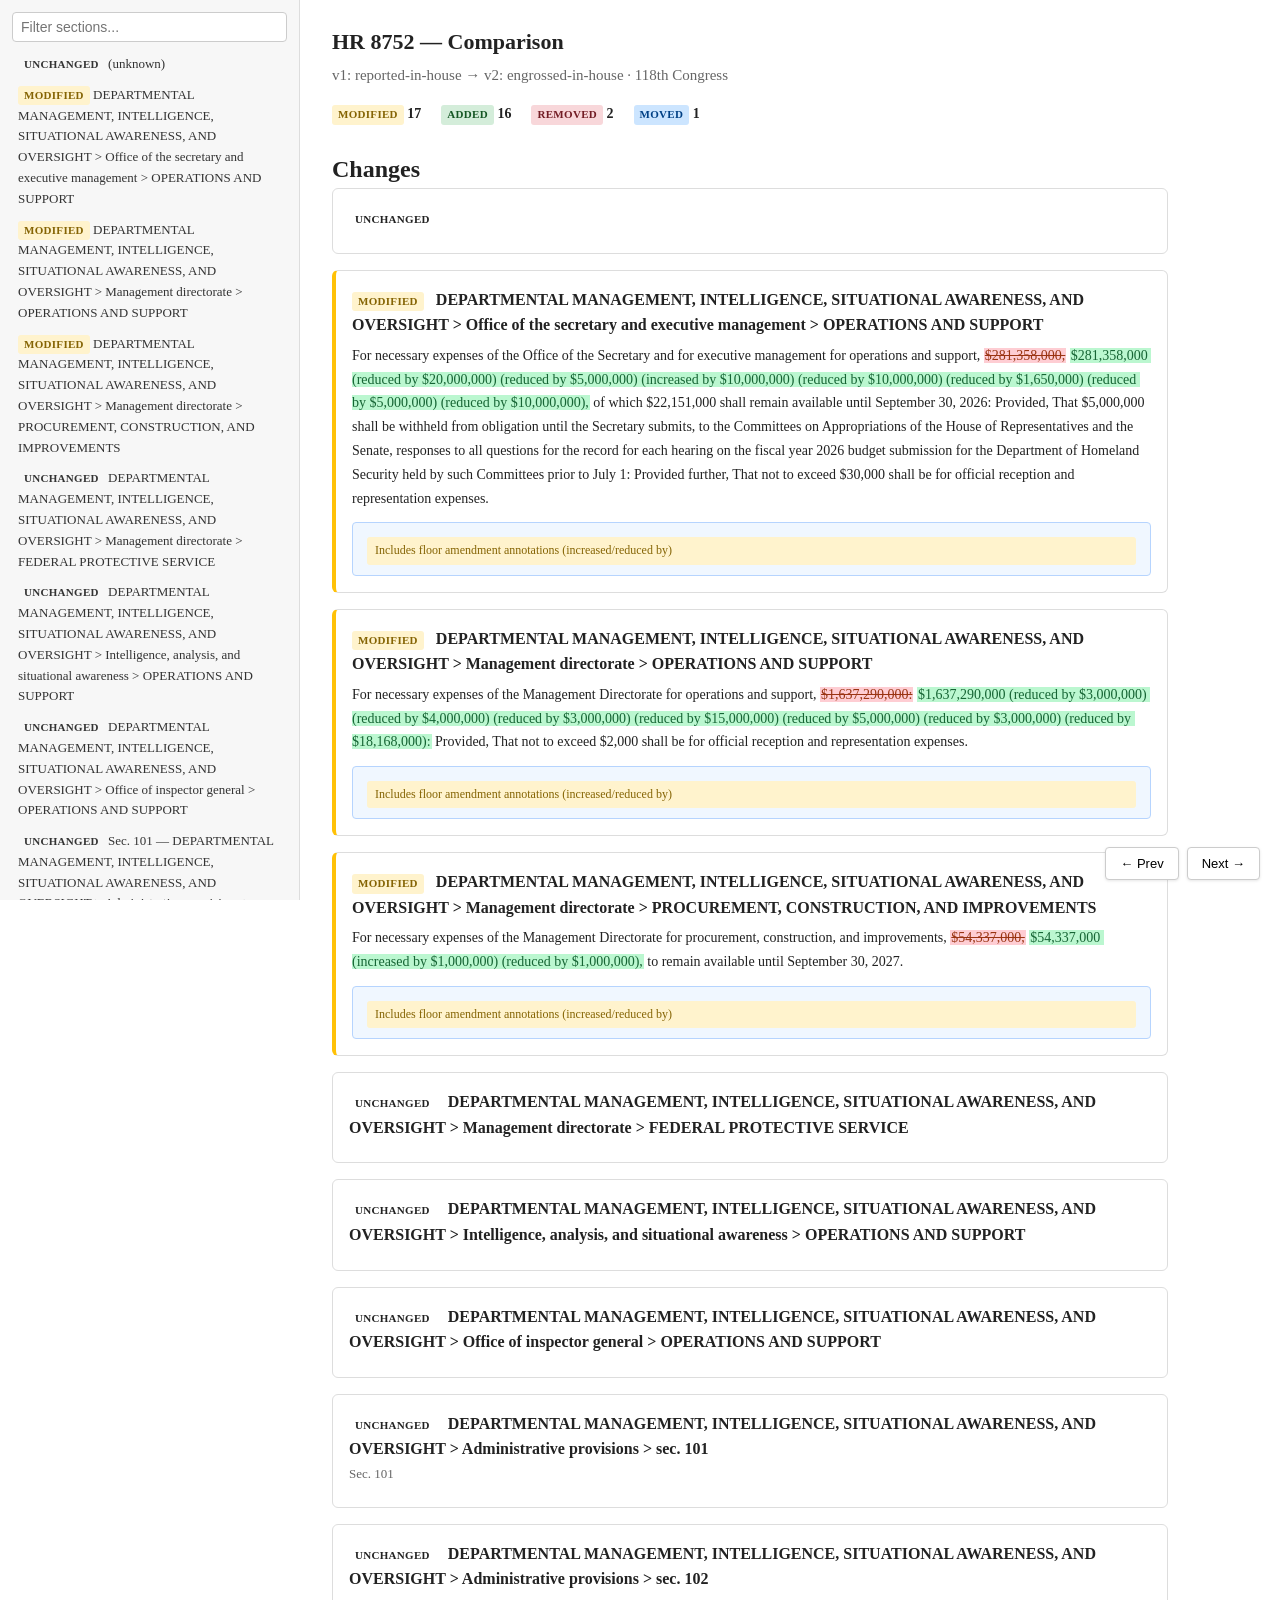
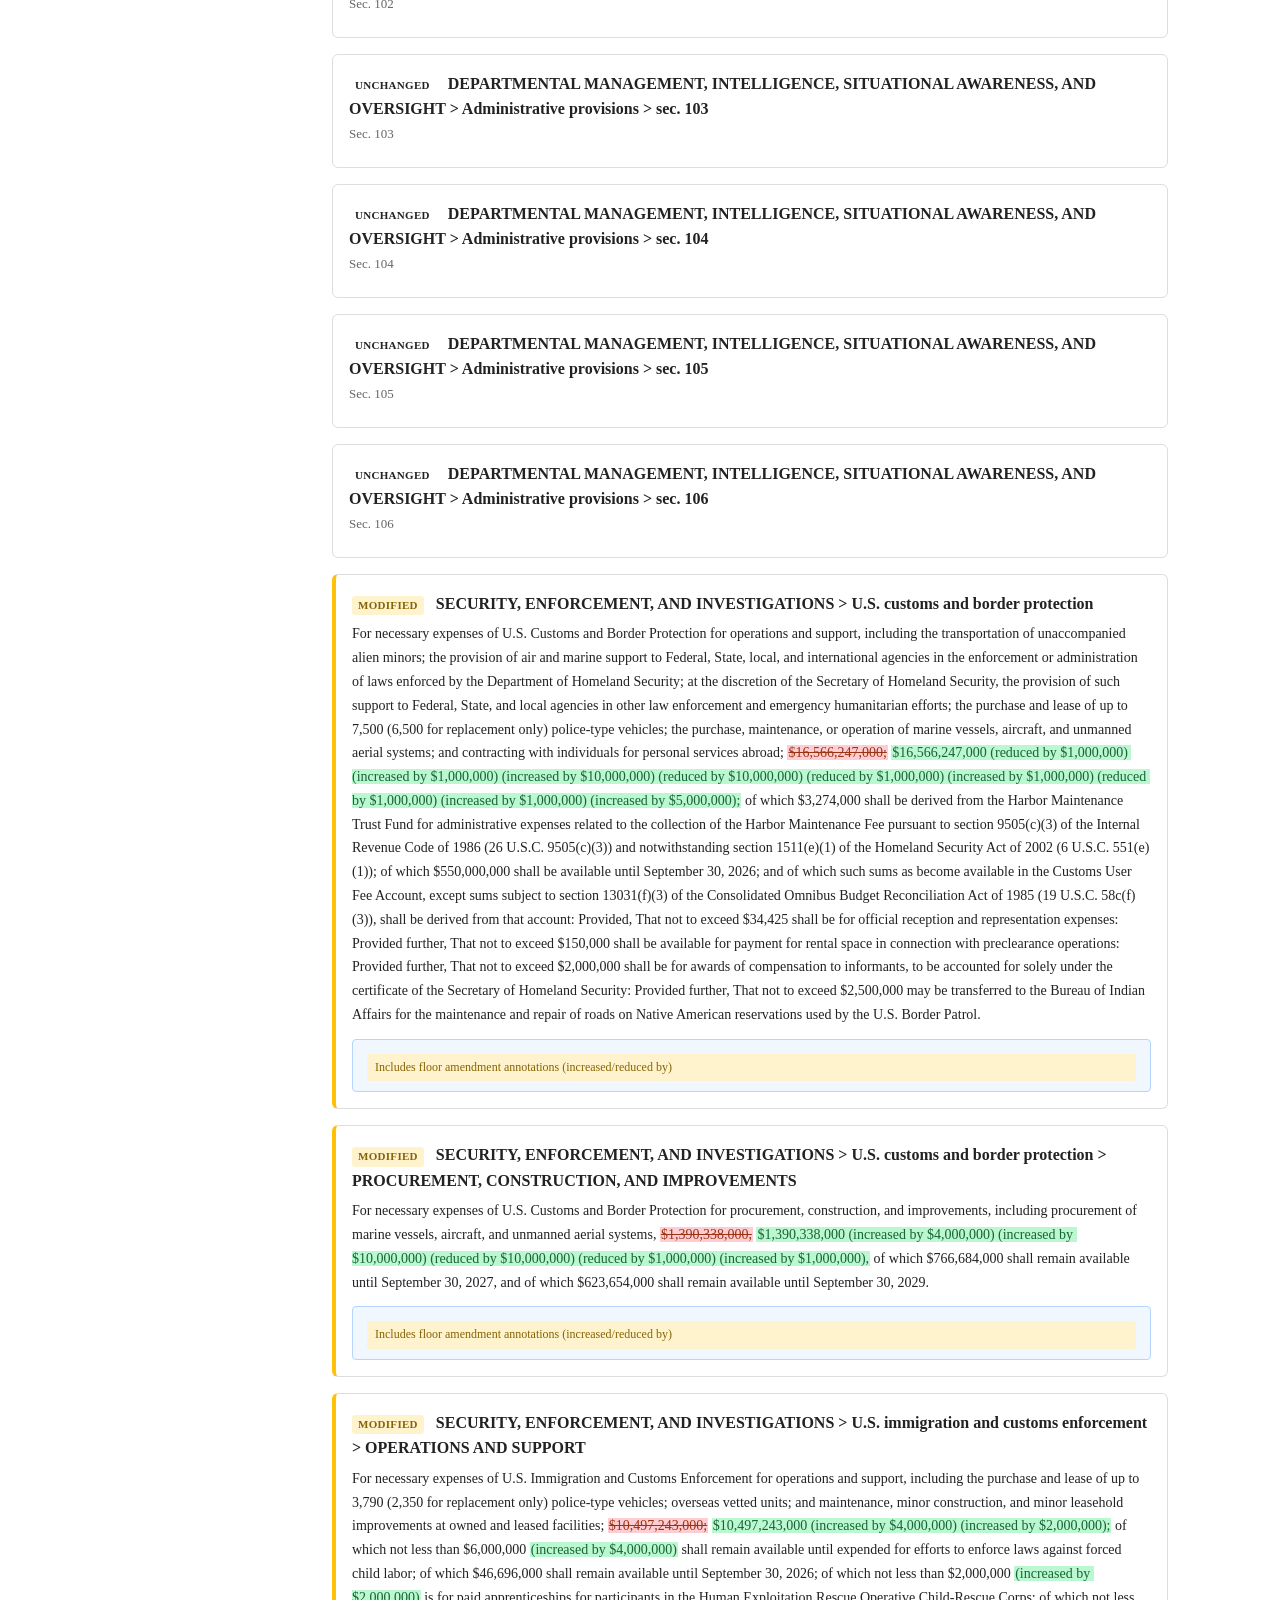
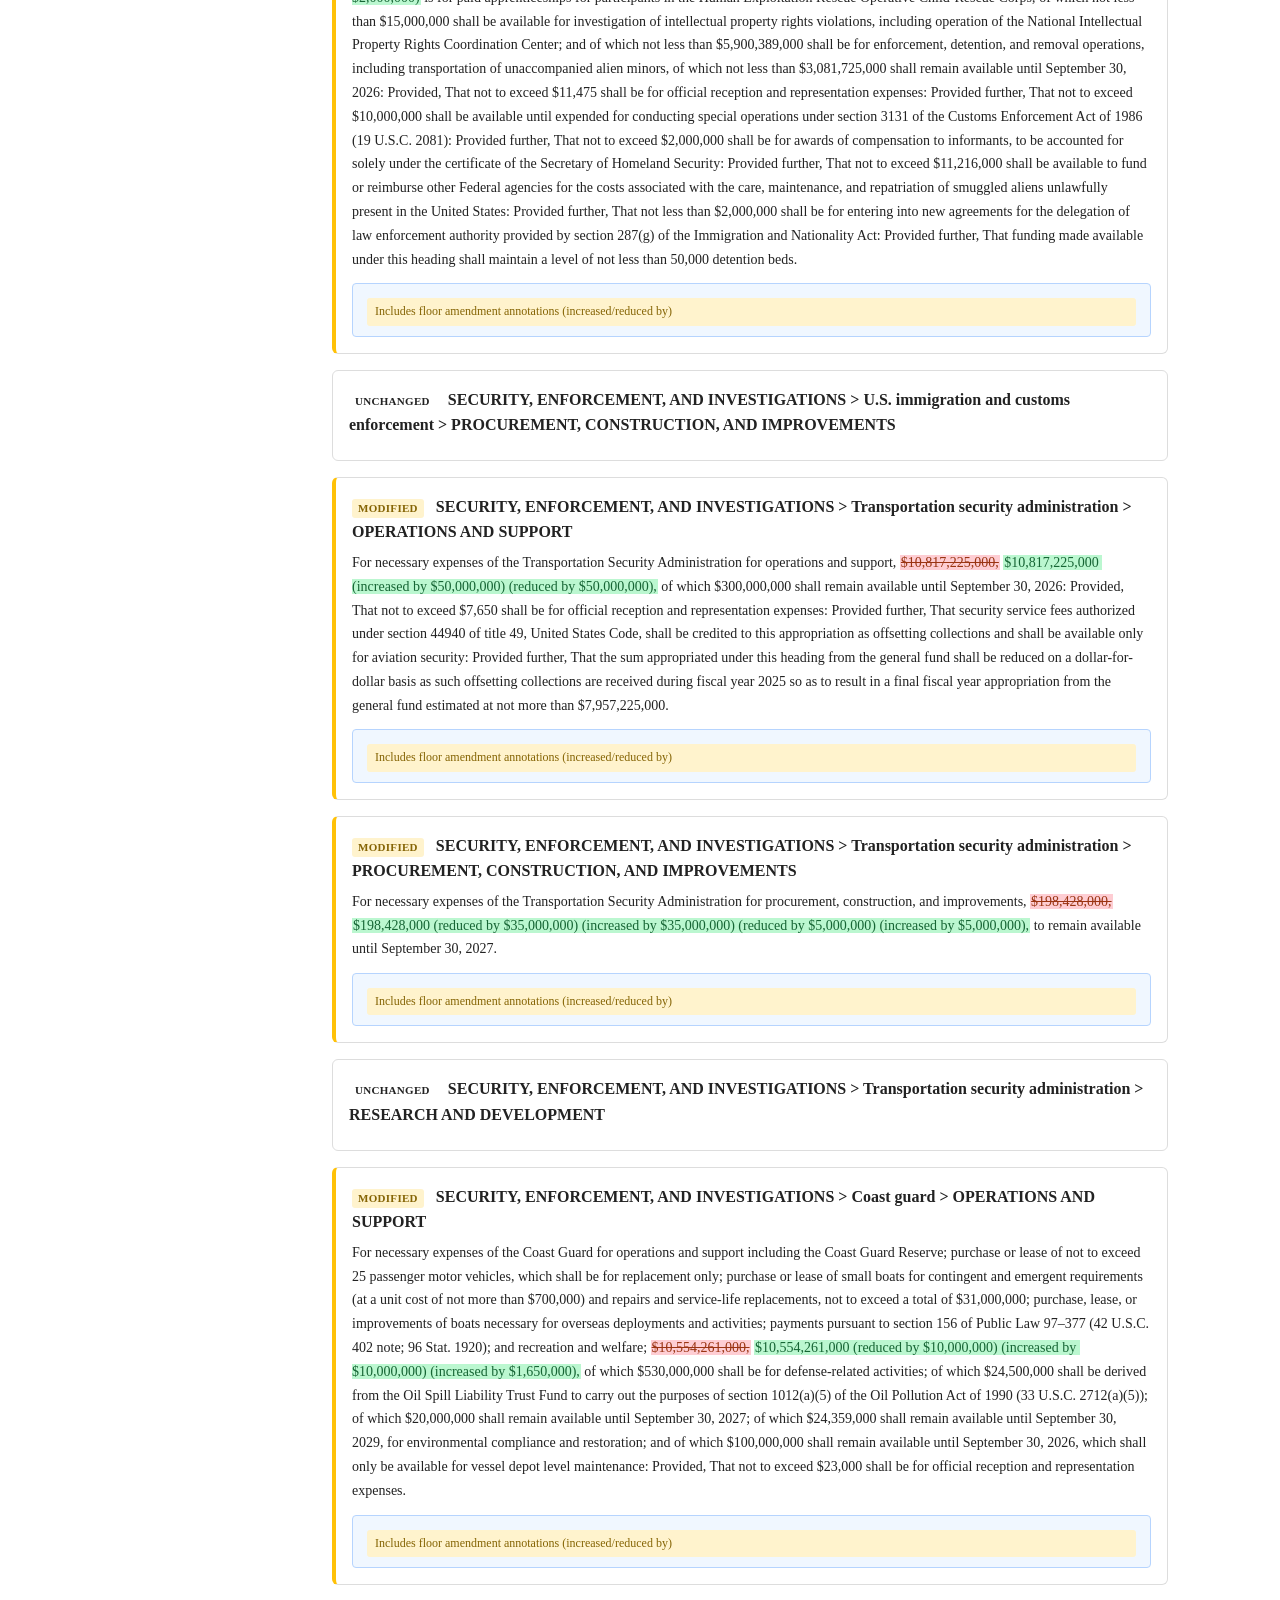
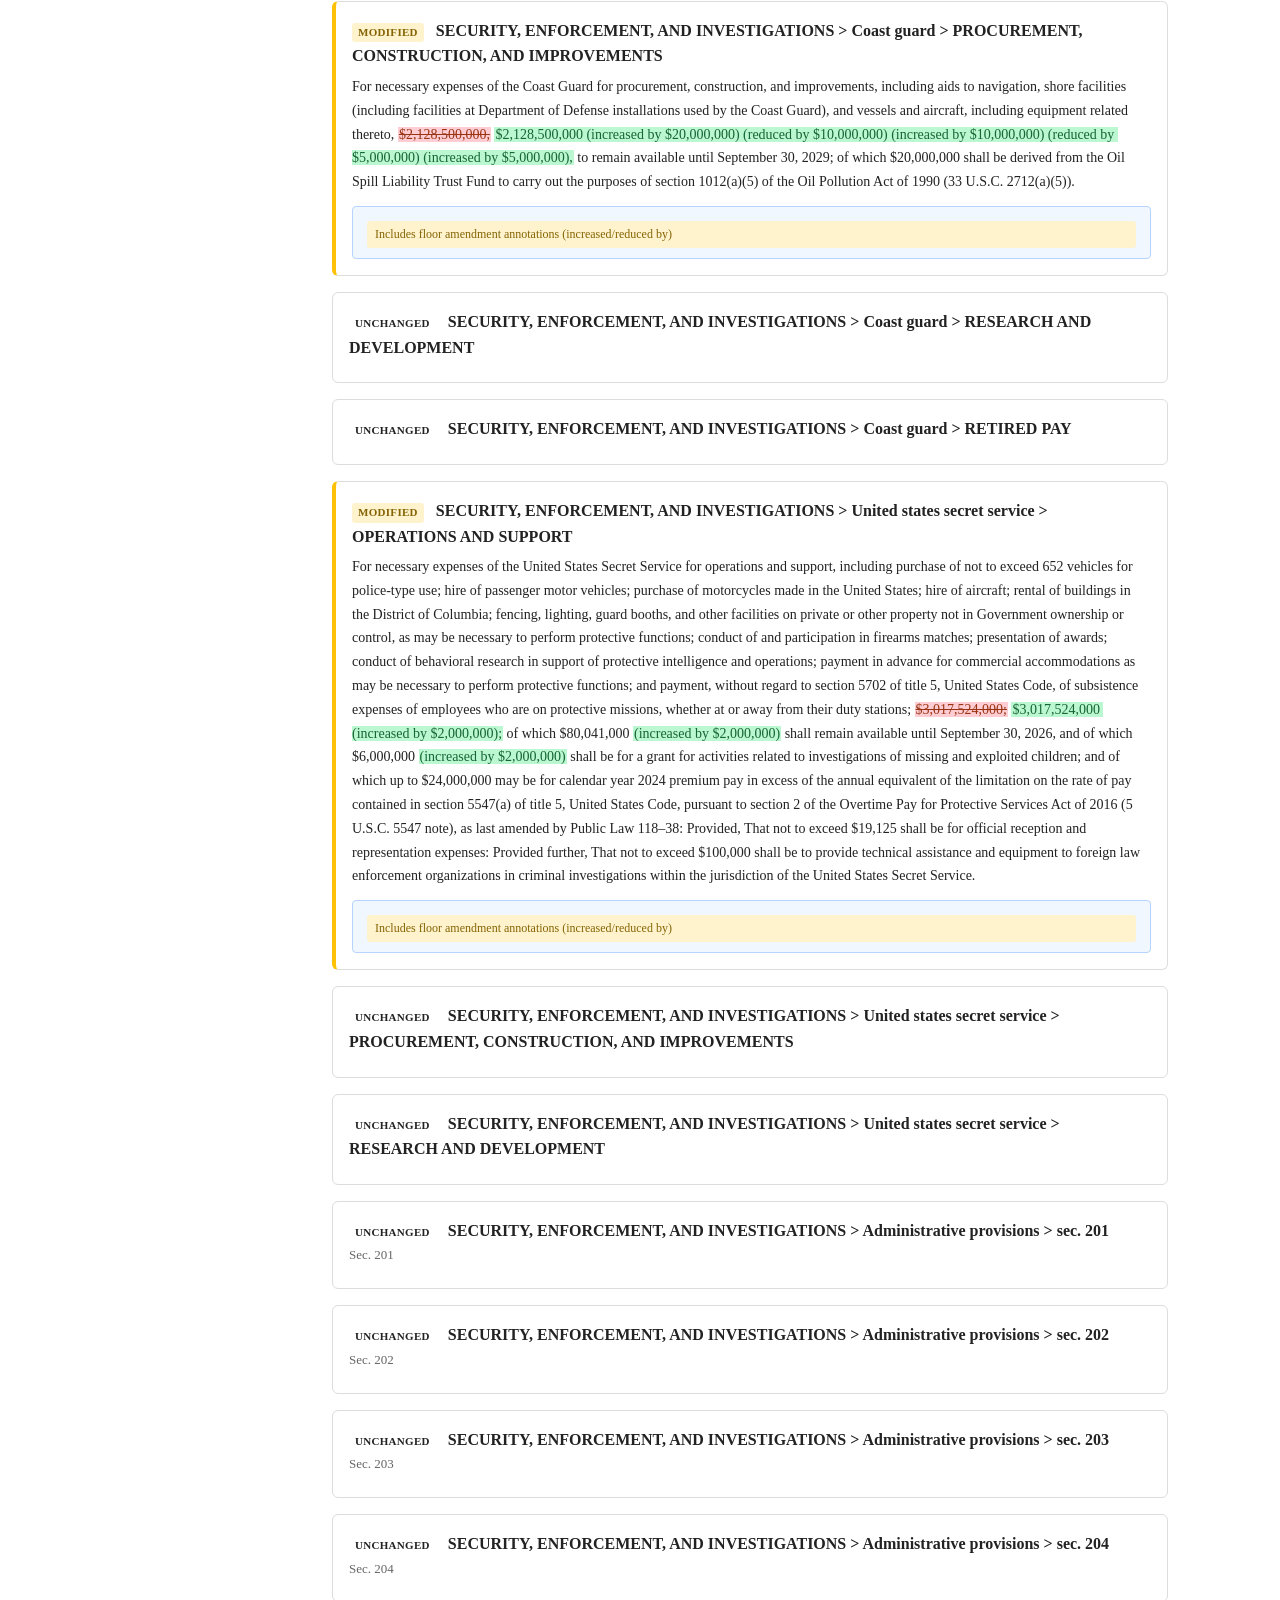
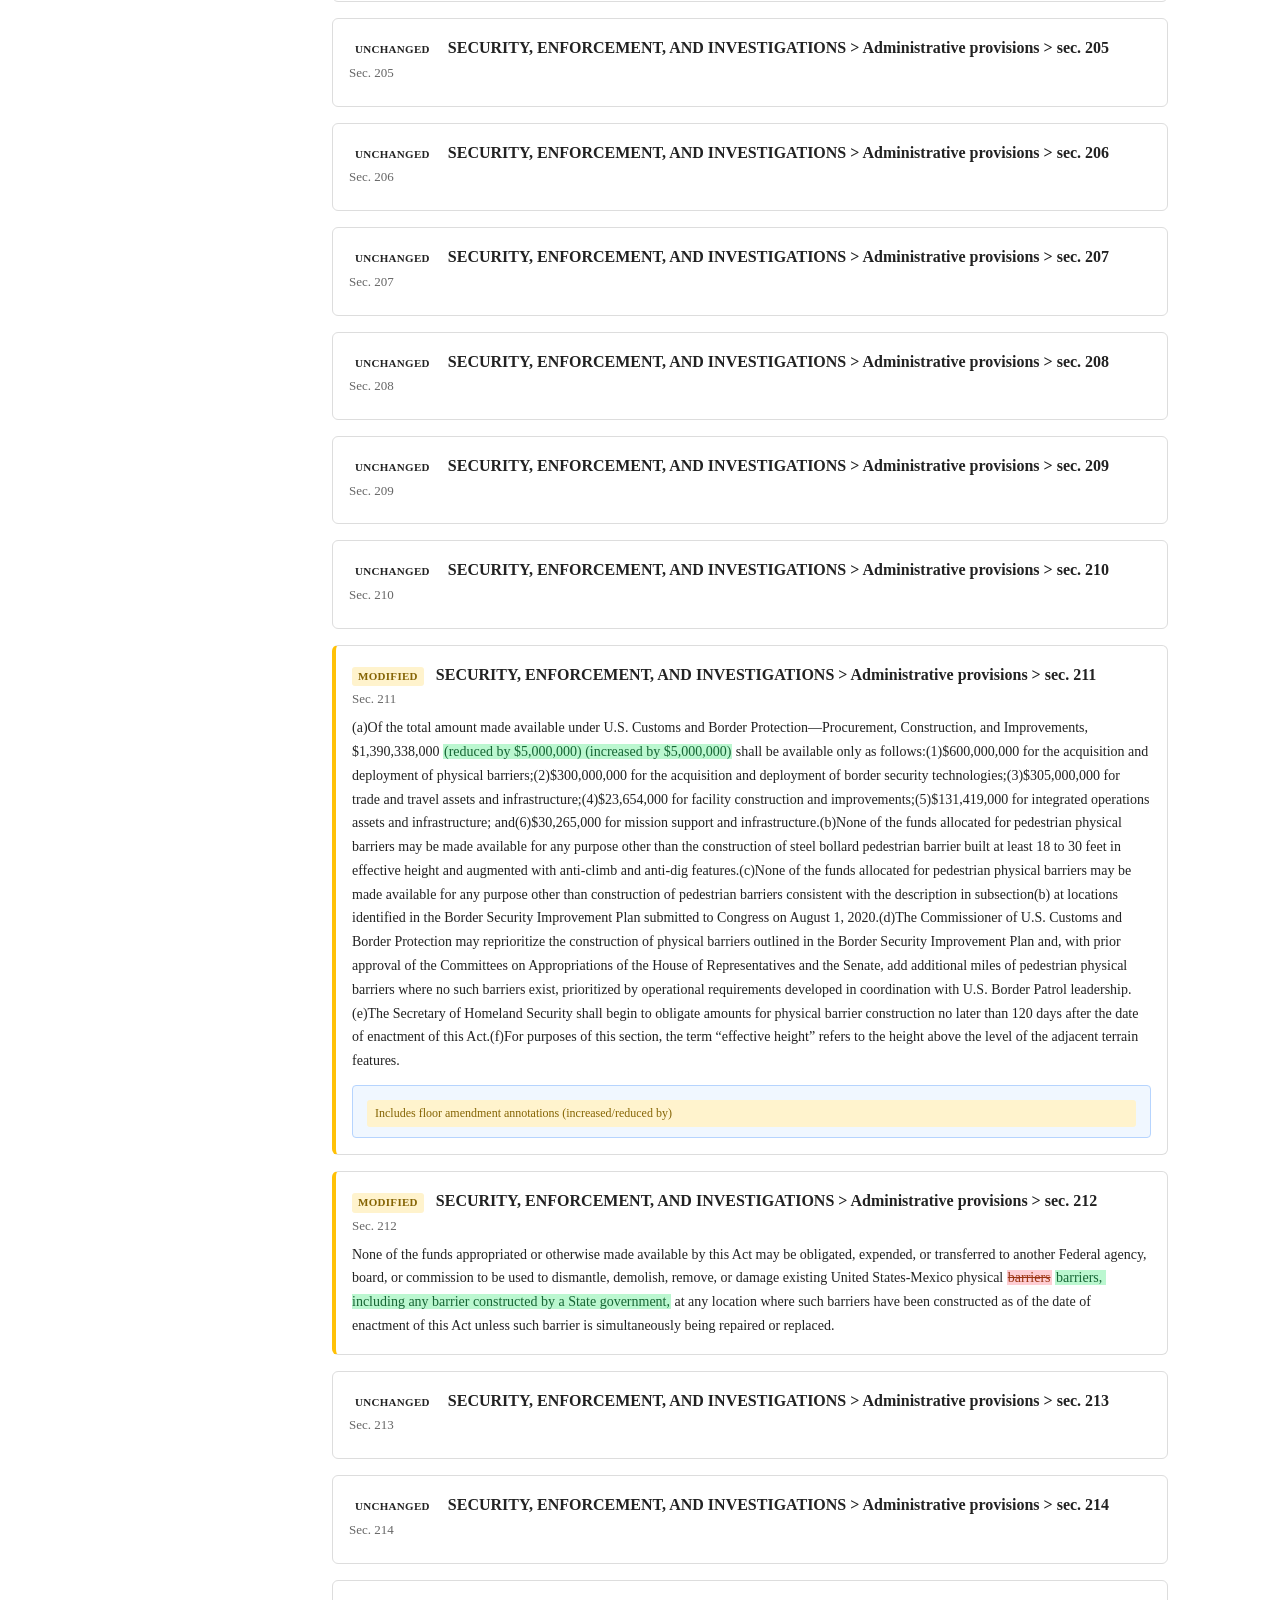
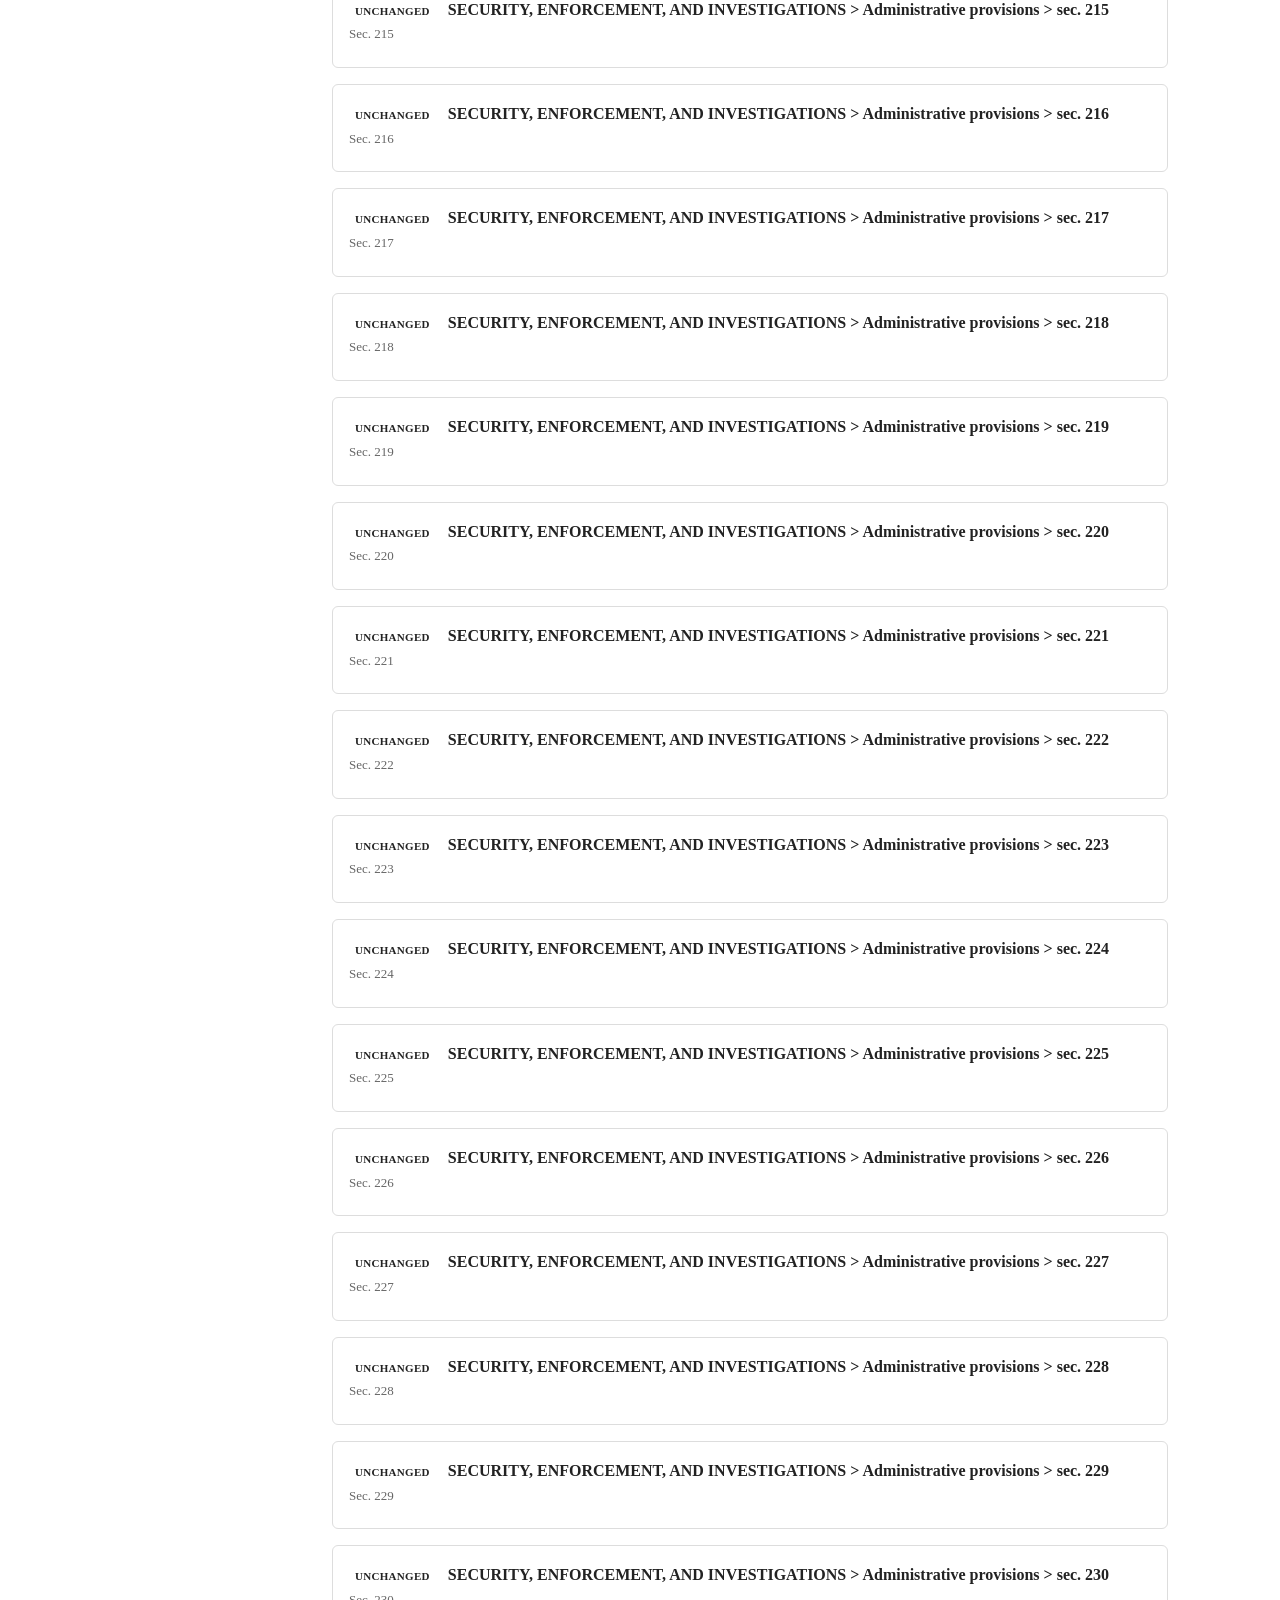
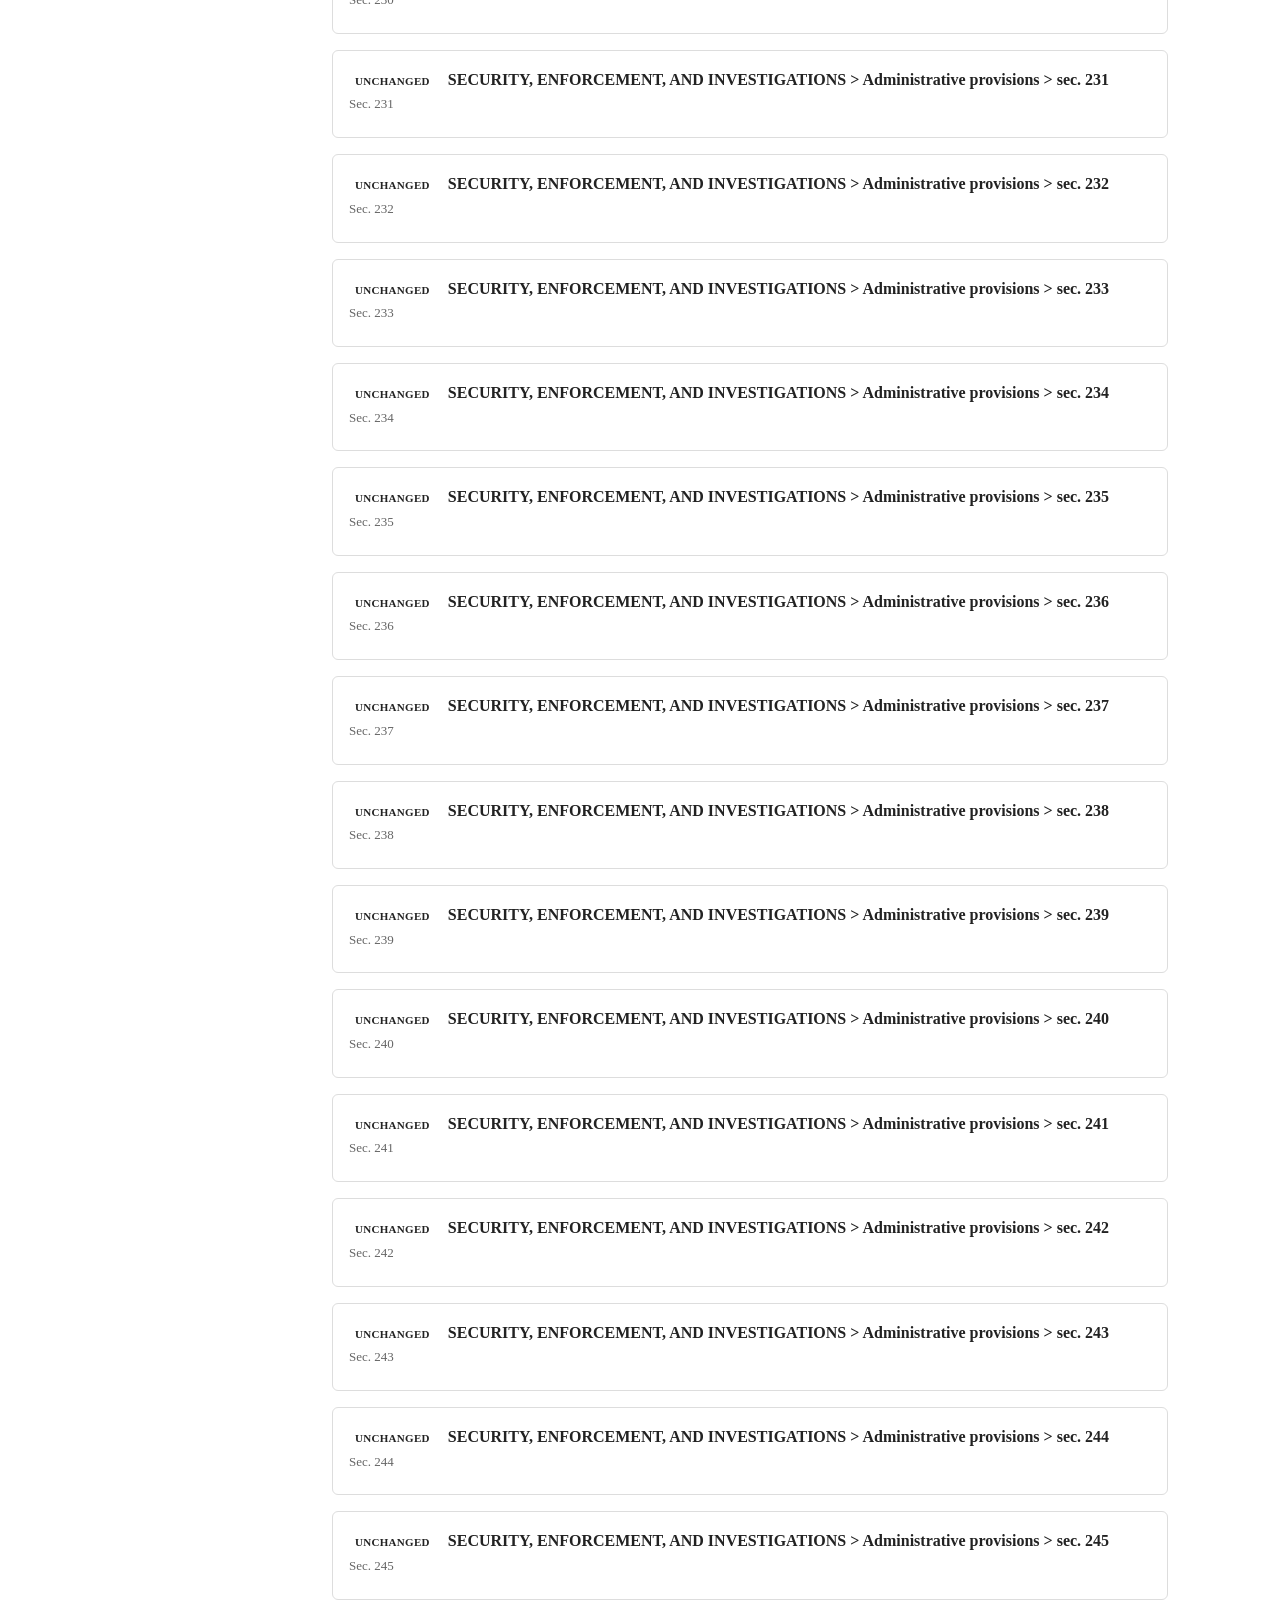
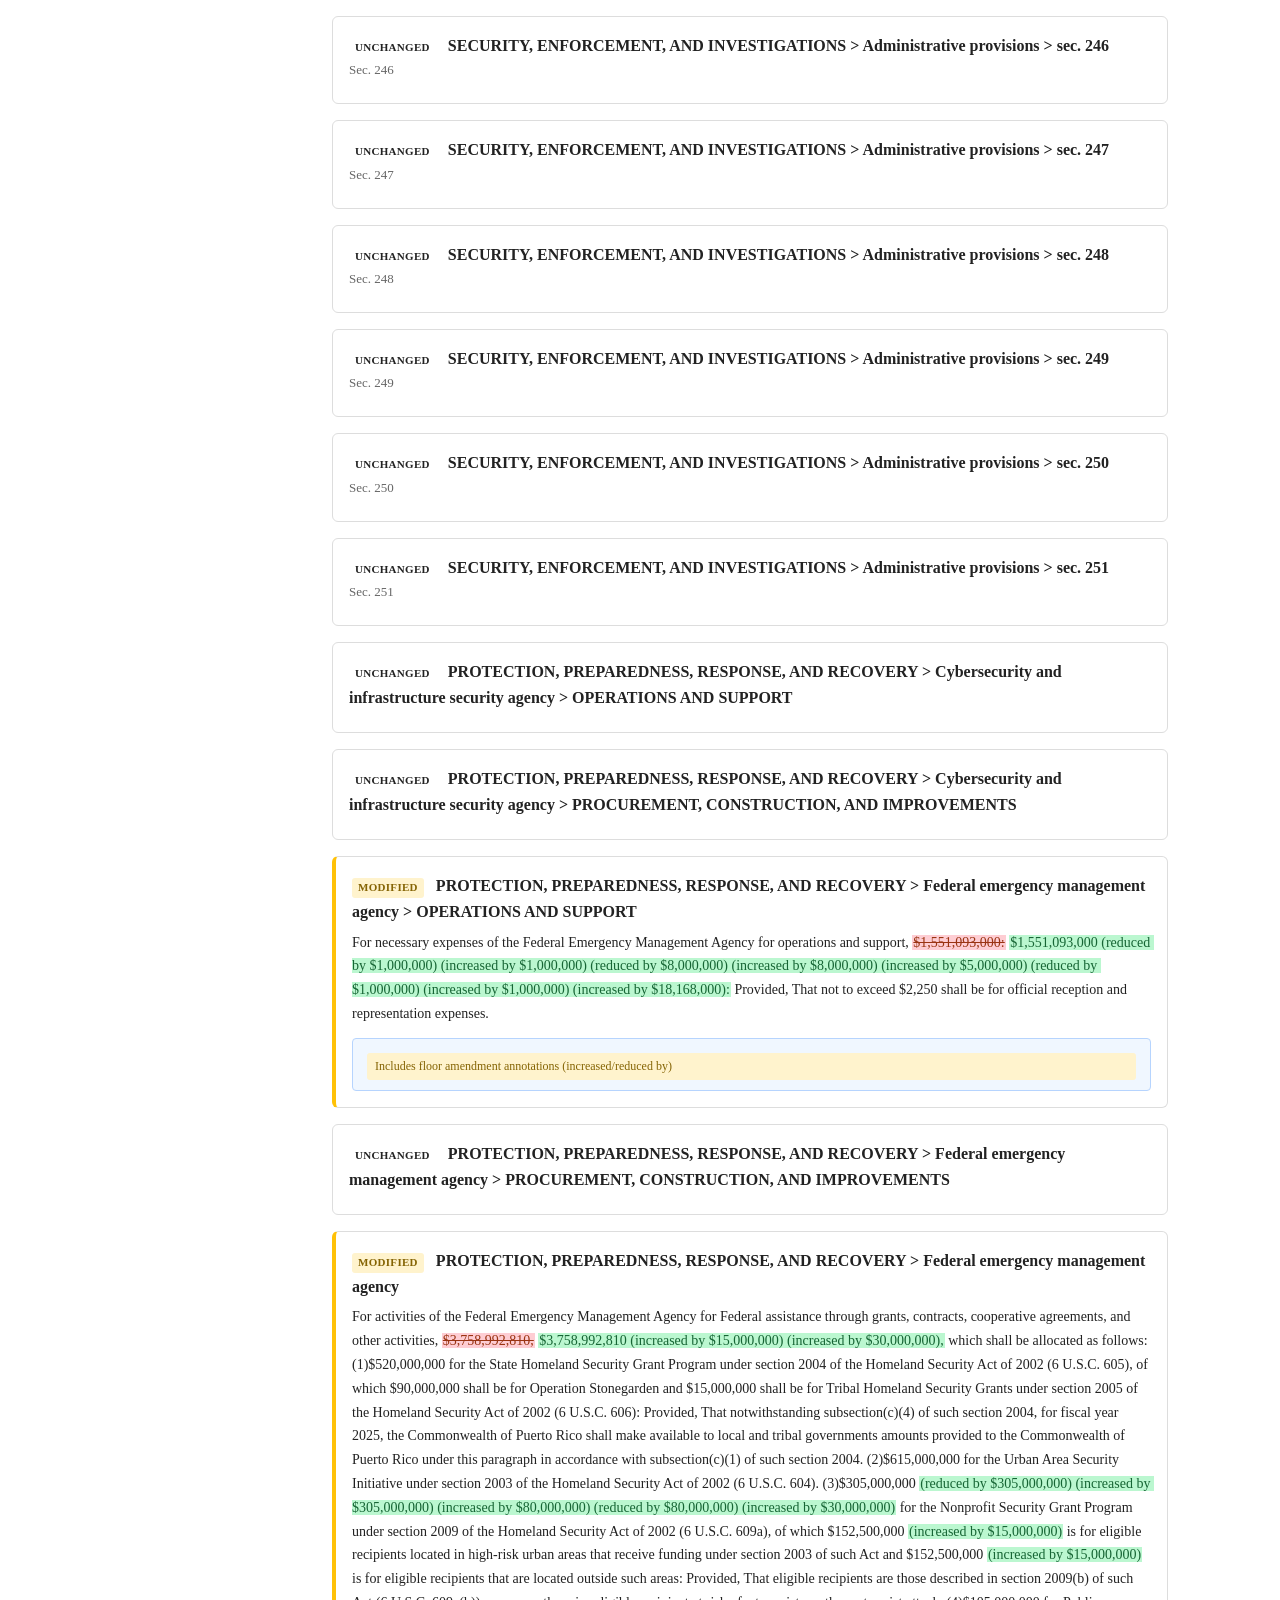
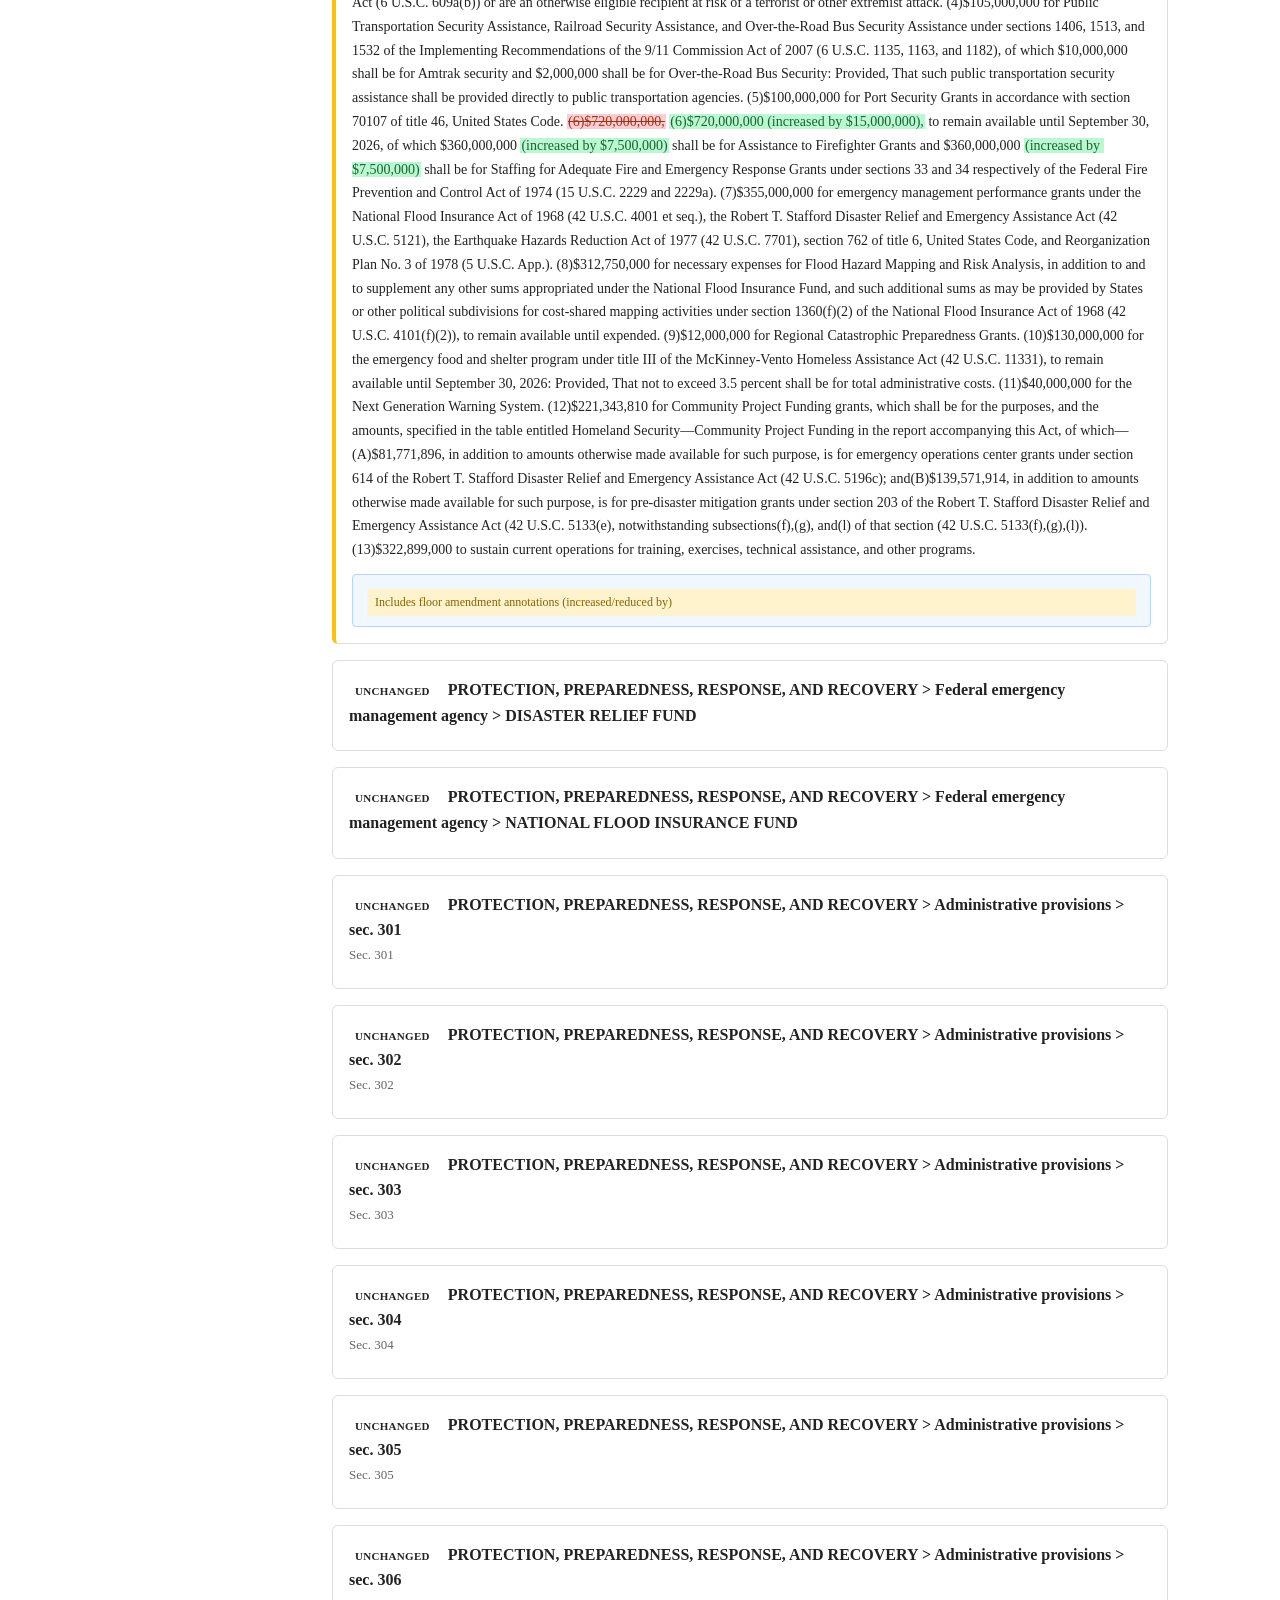
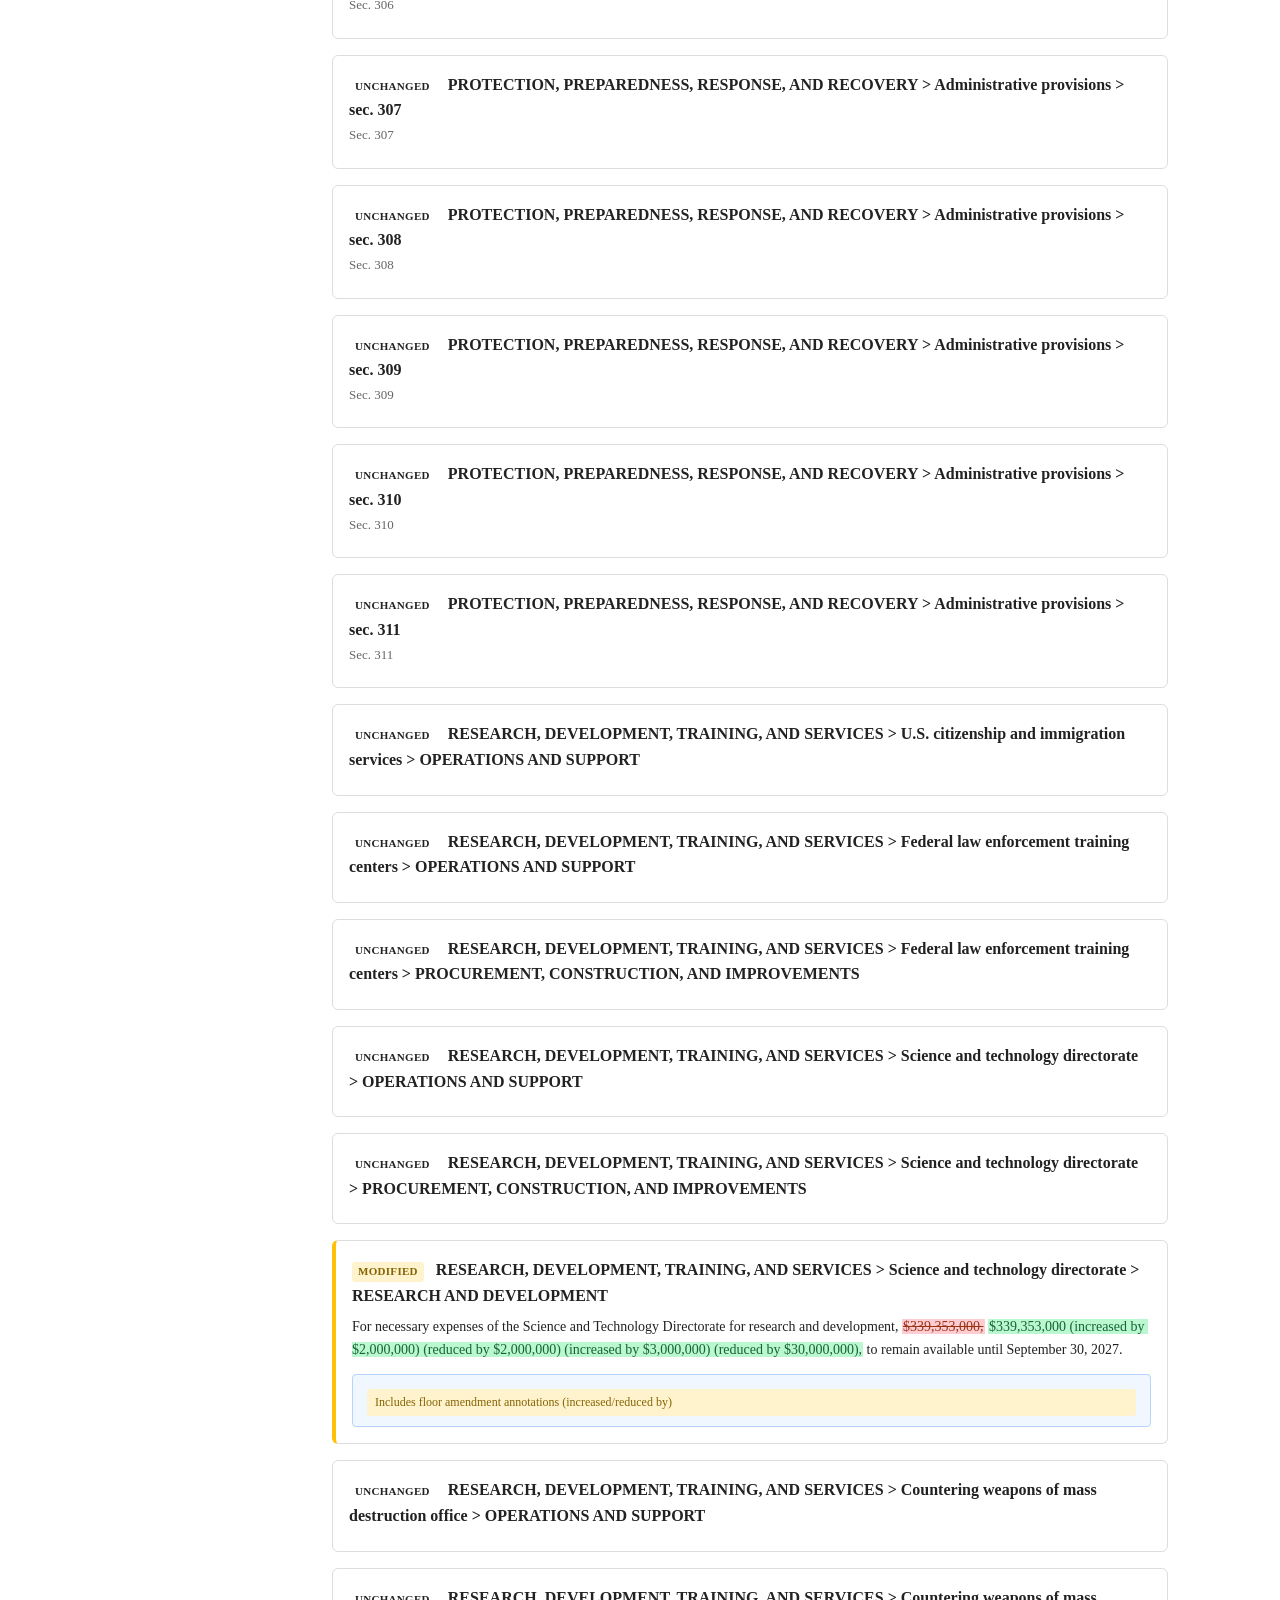
==== commit 83bfa044: "Migrate format_pdf_html to unified renderer shim, regen examples Step 10 (final) of renderer consoli" ====
--- a/examples/hr8752_xml_diff.html
+++ b/examples/hr8752_xml_diff.html
@@ -3,7 +3,7 @@
 <head>
 <meta charset="utf-8">
 <meta name="viewport" content="width=device-width, initial-scale=1">
-<title>Bill Comparison: HR 8752</title>
+<title>HR 8752 — Diff</title>
 <style>
 * { box-sizing: border-box; margin: 0; padding: 0; }
 body { font-family: Georgia, 'Times New Roman', serif; color: #222; line-height: 1.6; }
@@ -19,6 +19,7 @@
 .sidebar a { display: block; padding: 4px 6px; text-decoration: none;
   color: #333; font-size: 13px; border-radius: 3px; }
 .sidebar a:hover { background: #e8e8e8; }
+.sidebar .nav-item.unanchored a { color: #6c757d; font-style: italic; }
 
 /* Main content */
 .main { margin-left: 300px; padding: 24px 32px; max-width: 900px; flex: 1; }
@@ -47,6 +48,7 @@
 .financial-table a:hover { text-decoration: underline; }
 tr.increase .change-amount { color: #155724; }
 tr.decrease .change-amount { color: #721c24; }
+tr.unchanged .change-amount { color: #666; }
 
 /* Change cards */
 .change-card { border: 1px solid #ddd; border-radius: 6px; margin-bottom: 16px;
@@ -55,25 +57,49 @@
 .change-card.removed { border-left: 4px solid #dc3545; }
 .change-card.modified { border-left: 4px solid #ffc107; }
 .change-card.moved { border-left: 4px solid #007bff; }
-.change-header { margin-bottom: 12px; }
-.change-header h3 { font-size: 16px; display: inline; margin-left: 8px; }
+.change-card.unanchored { border-left: 4px solid #6c757d; background: #fafafa; }
+.change-card.unanchored .change-header h3 {
+  color: #6c757d; font-style: italic; font-weight: 400; }
+.change-card.unanchored .change-header h3::before { content: "⚠ "; }
+
+.change-header { margin-bottom: 6px; }
+.change-header h3 { font-size: 16px; display: inline; margin-left: 8px; font-weight: 600; }
 .section-number { display: block; font-size: 13px; color: #666; margin-top: 2px; }
+
+/* Citation block (page/line) */
+.citation { font-family: 'SF Mono', Menlo, Consolas, monospace; font-size: 12px;
+  color: #555; margin: 4px 0 12px; }
+.citation .v1, .citation .v2 { display: inline-block; padding: 1px 6px;
+  background: #f0f0f0; border-radius: 3px; margin-right: 6px; }
+.citation .v1::before { content: "v1: "; color: #888; }
+.citation .v2::before { content: "v2: "; color: #888; }
+
+/* Bodies */
 .change-body { font-size: 14px; line-height: 1.7; white-space: pre-wrap; }
-.added-text { background: #e6ffe6; padding: 8px; border-radius: 4px; }
-.removed-text { background: #ffe6e6; padding: 8px; border-radius: 4px; text-decoration: line-through; color: #666; }
+.added-text { background: #e6ffe6; padding: 10px; border-radius: 4px; }
+.removed-text { background: #ffe6e6; padding: 10px; border-radius: 4px;
+  text-decoration: line-through; color: #666; }
 .old-text { background: #ffe6e6; padding: 8px; border-radius: 4px; margin-bottom: 8px; }
 .new-text { background: #e6ffe6; padding: 8px; border-radius: 4px; }
-.move-info { font-size: 13px; color: #004085; margin-bottom: 8px; }
+.move-info { font-size: 13px; color: #004085; margin-bottom: 8px;
+  padding: 6px 10px; background: #e7f1ff; border-radius: 3px; }
+.move-info code { font-family: 'SF Mono', Menlo, Consolas, monospace; font-size: 12px; }
 .amendment-note { font-size: 12px; color: #856404; background: #fff3cd; padding: 4px 8px;
   border-radius: 3px; margin-top: 4px; }
 
 /* Inline diff */
-del { background: #fecdd3; text-decoration: line-through; color: #9a3412; }
-ins { background: #bbf7d0; text-decoration: none; color: #166534; }
-
-/* Financial callout */
-.financial-callout { margin-top: 10px; padding: 8px 12px; background: #f0f7ff;
-  border: 1px solid #b6d4fe; border-radius: 4px; font-size: 13px; }
+del { background: #fecdd3; text-decoration: line-through; color: #9a3412; padding: 0 1px; }
+ins { background: #bbf7d0; text-decoration: none; color: #166534; padding: 0 1px; }
+
+/* Financial callout (canonical: PDF's flex rows) */
+.financial-callout { margin-top: 12px; padding: 10px 14px; background: #f0f7ff;
+  border: 1px solid #b6d4fe; border-radius: 4px; font-size: 13px;
+  font-variant-numeric: tabular-nums; }
+.financial-callout .row { display: flex; gap: 10px; margin-bottom: 2px; }
+.financial-callout .label { color: #555; min-width: 110px; }
+.financial-callout .delta.decrease { color: #721c24; font-weight: 600; }
+.financial-callout .delta.increase { color: #155724; font-weight: 600; }
+.financial-callout .delta.unchanged { color: #555; }
 
 /* Navigation buttons */
 .nav-buttons { position: fixed; bottom: 20px; right: 20px; display: flex; gap: 8px; z-index: 10; }
@@ -98,22 +124,10 @@
 </nav>
 <div class="main">
 <div class="report-header">
-<h1>HR 8752 &mdash; Bill Comparison</h1>
-<div class="versions">v1: reported-in-house &rarr; v2: engrossed-in-house &middot; 118th Congress</div>
-<div class="summary-bar"><span class="summary-item"><span class="badge badge-added">added</span> <strong>16</strong></span><span class="summary-item"><span class="badge badge-removed">removed</span> <strong>2</strong></span><span class="summary-item"><span class="badge badge-modified">modified</span> <strong>17</strong></span><span class="summary-item"><span class="badge badge-moved">moved</span> <strong>1</strong></span></div>
-</div>
-<h2>Financial Summary</h2>
-<table class="financial-table">
-<thead><tr>
-<th>Section</th>
-<th>Old Amount</th>
-<th>New Amount</th>
-<th>Change ($)</th>
-<th>Change (%)</th>
-</tr></thead>
-<tbody>
-<tr class="increase" data-group="0"><td><a href="#change-183">GENERAL PROVISIONS &gt; SPENDING REDUCTION ACCOUNT &gt; sec. 563</a></td><td class="amount">—</td><td class="amount">$1</td><td class="amount change-amount">+$1</td><td class="amount change-amount">—</td></tr>
-</tbody></table>
+<h1>HR 8752 &mdash; Comparison</h1>
+<div class="versions">v1: reported-in-house &rarr; v2: engrossed-in-house · 118th Congress</div>
+<div class="summary-bar"><span class="summary-item"><span class="badge badge-modified">modified</span> <strong>17</strong></span><span class="summary-item"><span class="badge badge-added">added</span> <strong>16</strong></span><span class="summary-item"><span class="badge badge-removed">removed</span> <strong>2</strong></span><span class="summary-item"><span class="badge badge-moved">moved</span> <strong>1</strong></span></div>
+</div>
 
 <h2>Changes</h2>
 <div class="change-card unchanged" id="change-0">
@@ -128,6 +142,7 @@
 <h3>DEPARTMENTAL MANAGEMENT, INTELLIGENCE, SITUATIONAL AWARENESS, AND OVERSIGHT &gt; Office of the secretary and executive management &gt; OPERATIONS AND SUPPORT</h3>
 </div>
 <div class="change-body diff-inline">For necessary expenses of the Office of the Secretary and for executive management for operations and support, <del>$281,358,000,</del> <ins>$281,358,000 (reduced by $20,000,000) (reduced by $5,000,000) (increased by $10,000,000) (reduced by $10,000,000) (reduced by $1,650,000) (reduced by $5,000,000) (reduced by $10,000,000),</ins> of which $22,151,000 shall remain available until September 30, 2026: Provided, That $5,000,000 shall be withheld from obligation until the Secretary submits, to the Committees on Appropriations of the House of Representatives and the Senate, responses to all questions for the record for each hearing on the fiscal year 2026 budget submission for the Department of Homeland Security held by such Committees prior to July 1: Provided further, That not to exceed $30,000 shall be for official reception and representation expenses.</div>
+<div class="financial-callout"><div class="amendment-note">Includes floor amendment annotations (increased/reduced by)</div></div>
 </div>
 <div class="change-card modified" id="change-2">
 <div class="change-header">
@@ -135,6 +150,7 @@
 <h3>DEPARTMENTAL MANAGEMENT, INTELLIGENCE, SITUATIONAL AWARENESS, AND OVERSIGHT &gt; Management directorate &gt; OPERATIONS AND SUPPORT</h3>
 </div>
 <div class="change-body diff-inline">For necessary expenses of the Management Directorate for operations and support, <del>$1,637,290,000:</del> <ins>$1,637,290,000 (reduced by $3,000,000) (reduced by $4,000,000) (reduced by $3,000,000) (reduced by $15,000,000) (reduced by $5,000,000) (reduced by $3,000,000) (reduced by $18,168,000):</ins> Provided, That not to exceed $2,000 shall be for official reception and representation expenses.</div>
+<div class="financial-callout"><div class="amendment-note">Includes floor amendment annotations (increased/reduced by)</div></div>
 </div>
 <div class="change-card modified" id="change-3">
 <div class="change-header">
@@ -142,6 +158,7 @@
 <h3>DEPARTMENTAL MANAGEMENT, INTELLIGENCE, SITUATIONAL AWARENESS, AND OVERSIGHT &gt; Management directorate &gt; PROCUREMENT, CONSTRUCTION, AND IMPROVEMENTS</h3>
 </div>
 <div class="change-body diff-inline">For necessary expenses of the Management Directorate for procurement, construction, and improvements, <del>$54,337,000,</del> <ins>$54,337,000 (increased by $1,000,000) (reduced by $1,000,000),</ins> to remain available until September 30, 2027.</div>
+<div class="financial-callout"><div class="amendment-note">Includes floor amendment annotations (increased/reduced by)</div></div>
 </div>
 <div class="change-card unchanged" id="change-4">
 <div class="change-header">
@@ -209,6 +226,7 @@
 <h3>SECURITY, ENFORCEMENT, AND INVESTIGATIONS &gt; U.S. customs and border protection</h3>
 </div>
 <div class="change-body diff-inline">For necessary expenses of U.S. Customs and Border Protection for operations and support, including the transportation of unaccompanied alien minors; the provision of air and marine support to Federal, State, local, and international agencies in the enforcement or administration of laws enforced by the Department of Homeland Security; at the discretion of the Secretary of Homeland Security, the provision of such support to Federal, State, and local agencies in other law enforcement and emergency humanitarian efforts; the purchase and lease of up to 7,500 (6,500 for replacement only) police-type vehicles; the purchase, maintenance, or operation of marine vessels, aircraft, and unmanned aerial systems; and contracting with individuals for personal services abroad; <del>$16,566,247,000;</del> <ins>$16,566,247,000 (reduced by $1,000,000) (increased by $1,000,000) (increased by $10,000,000) (reduced by $10,000,000) (reduced by $1,000,000) (increased by $1,000,000) (reduced by $1,000,000) (increased by $1,000,000) (increased by $5,000,000);</ins> of which $3,274,000 shall be derived from the Harbor Maintenance Trust Fund for administrative expenses related to the collection of the Harbor Maintenance Fee pursuant to section 9505(c)(3) of the Internal Revenue Code of 1986 (26 U.S.C. 9505(c)(3)) and notwithstanding section 1511(e)(1) of the Homeland Security Act of 2002 (6 U.S.C. 551(e)(1)); of which $550,000,000 shall be available until September 30, 2026; and of which such sums as become available in the Customs User Fee Account, except sums subject to section 13031(f)(3) of the Consolidated Omnibus Budget Reconciliation Act of 1985 (19 U.S.C. 58c(f)(3)), shall be derived from that account: Provided, That not to exceed $34,425 shall be for official reception and representation expenses: Provided further, That not to exceed $150,000 shall be available for payment for rental space in connection with preclearance operations: Provided further, That not to exceed $2,000,000 shall be for awards of compensation to informants, to be accounted for solely under the certificate of the Secretary of Homeland Security: Provided further, That not to exceed $2,500,000 may be transferred to the Bureau of Indian Affairs for the maintenance and repair of roads on Native American reservations used by the U.S. Border Patrol.</div>
+<div class="financial-callout"><div class="amendment-note">Includes floor amendment annotations (increased/reduced by)</div></div>
 </div>
 <div class="change-card modified" id="change-14">
 <div class="change-header">
@@ -216,6 +234,7 @@
 <h3>SECURITY, ENFORCEMENT, AND INVESTIGATIONS &gt; U.S. customs and border protection &gt; PROCUREMENT, CONSTRUCTION, AND IMPROVEMENTS</h3>
 </div>
 <div class="change-body diff-inline">For necessary expenses of U.S. Customs and Border Protection for procurement, construction, and improvements, including procurement of marine vessels, aircraft, and unmanned aerial systems, <del>$1,390,338,000,</del> <ins>$1,390,338,000 (increased by $4,000,000) (increased by $10,000,000) (reduced by $10,000,000) (reduced by $1,000,000) (increased by $1,000,000),</ins> of which $766,684,000 shall remain available until September 30, 2027, and of which $623,654,000 shall remain available until September 30, 2029.</div>
+<div class="financial-callout"><div class="amendment-note">Includes floor amendment annotations (increased/reduced by)</div></div>
 </div>
 <div class="change-card modified" id="change-15">
 <div class="change-header">
@@ -223,6 +242,7 @@
 <h3>SECURITY, ENFORCEMENT, AND INVESTIGATIONS &gt; U.S. immigration and customs enforcement &gt; OPERATIONS AND SUPPORT</h3>
 </div>
 <div class="change-body diff-inline">For necessary expenses of U.S. Immigration and Customs Enforcement for operations and support, including the purchase and lease of up to 3,790 (2,350 for replacement only) police-type vehicles; overseas vetted units; and maintenance, minor construction, and minor leasehold improvements at owned and leased facilities; <del>$10,497,243,000;</del> <ins>$10,497,243,000 (increased by $4,000,000) (increased by $2,000,000);</ins> of which not less than $6,000,000 <ins>(increased by $4,000,000)</ins> shall remain available until expended for efforts to enforce laws against forced child labor; of which $46,696,000 shall remain available until September 30, 2026; of which not less than $2,000,000 <ins>(increased by $2,000,000)</ins> is for paid apprenticeships for participants in the Human Exploitation Rescue Operative Child-Rescue Corps; of which not less than $15,000,000 shall be available for investigation of intellectual property rights violations, including operation of the National Intellectual Property Rights Coordination Center; and of which not less than $5,900,389,000 shall be for enforcement, detention, and removal operations, including transportation of unaccompanied alien minors, of which not less than $3,081,725,000 shall remain available until September 30, 2026: Provided, That not to exceed $11,475 shall be for official reception and representation expenses: Provided further, That not to exceed $10,000,000 shall be available until expended for conducting special operations under section 3131 of the Customs Enforcement Act of 1986 (19 U.S.C. 2081): Provided further, That not to exceed $2,000,000 shall be for awards of compensation to informants, to be accounted for solely under the certificate of the Secretary of Homeland Security: Provided further, That not to exceed $11,216,000 shall be available to fund or reimburse other Federal agencies for the costs associated with the care, maintenance, and repatriation of smuggled aliens unlawfully present in the United States: Provided further, That not less than $2,000,000 shall be for entering into new agreements for the delegation of law enforcement authority provided by section 287(g) of the Immigration and Nationality Act: Provided further, That funding made available under this heading shall maintain a level of not less than 50,000 detention beds.</div>
+<div class="financial-callout"><div class="amendment-note">Includes floor amendment annotations (increased/reduced by)</div></div>
 </div>
 <div class="change-card unchanged" id="change-16">
 <div class="change-header">
@@ -236,6 +256,7 @@
 <h3>SECURITY, ENFORCEMENT, AND INVESTIGATIONS &gt; Transportation security administration &gt; OPERATIONS AND SUPPORT</h3>
 </div>
 <div class="change-body diff-inline">For necessary expenses of the Transportation Security Administration for operations and support, <del>$10,817,225,000,</del> <ins>$10,817,225,000 (increased by $50,000,000) (reduced by $50,000,000),</ins> of which $300,000,000 shall remain available until September 30, 2026: Provided, That not to exceed $7,650 shall be for official reception and representation expenses: Provided further, That security service fees authorized under section 44940 of title 49, United States Code, shall be credited to this appropriation as offsetting collections and shall be available only for aviation security: Provided further, That the sum appropriated under this heading from the general fund shall be reduced on a dollar-for-dollar basis as such offsetting collections are received during fiscal year 2025 so as to result in a final fiscal year appropriation from the general fund estimated at not more than $7,957,225,000.</div>
+<div class="financial-callout"><div class="amendment-note">Includes floor amendment annotations (increased/reduced by)</div></div>
 </div>
 <div class="change-card modified" id="change-18">
 <div class="change-header">
@@ -243,6 +264,7 @@
 <h3>SECURITY, ENFORCEMENT, AND INVESTIGATIONS &gt; Transportation security administration &gt; PROCUREMENT, CONSTRUCTION, AND IMPROVEMENTS</h3>
 </div>
 <div class="change-body diff-inline">For necessary expenses of the Transportation Security Administration for procurement, construction, and improvements, <del>$198,428,000,</del> <ins>$198,428,000 (reduced by $35,000,000) (increased by $35,000,000) (reduced by $5,000,000) (increased by $5,000,000),</ins> to remain available until September 30, 2027.</div>
+<div class="financial-callout"><div class="amendment-note">Includes floor amendment annotations (increased/reduced by)</div></div>
 </div>
 <div class="change-card unchanged" id="change-19">
 <div class="change-header">
@@ -256,6 +278,7 @@
 <h3>SECURITY, ENFORCEMENT, AND INVESTIGATIONS &gt; Coast guard &gt; OPERATIONS AND SUPPORT</h3>
 </div>
 <div class="change-body diff-inline">For necessary expenses of the Coast Guard for operations and support including the Coast Guard Reserve; purchase or lease of not to exceed 25 passenger motor vehicles, which shall be for replacement only; purchase or lease of small boats for contingent and emergent requirements (at a unit cost of not more than $700,000) and repairs and service-life replacements, not to exceed a total of $31,000,000; purchase, lease, or improvements of boats necessary for overseas deployments and activities; payments pursuant to section 156 of Public Law 97–377 (42 U.S.C. 402 note; 96 Stat. 1920); and recreation and welfare; <del>$10,554,261,000,</del> <ins>$10,554,261,000 (reduced by $10,000,000) (increased by $10,000,000) (increased by $1,650,000),</ins> of which $530,000,000 shall be for defense-related activities; of which $24,500,000 shall be derived from the Oil Spill Liability Trust Fund to carry out the purposes of section 1012(a)(5) of the Oil Pollution Act of 1990 (33 U.S.C. 2712(a)(5)); of which $20,000,000 shall remain available until September 30, 2027; of which $24,359,000 shall remain available until September 30, 2029, for environmental compliance and restoration; and of which $100,000,000 shall remain available until September 30, 2026, which shall only be available for vessel depot level maintenance: Provided, That not to exceed $23,000 shall be for official reception and representation expenses.</div>
+<div class="financial-callout"><div class="amendment-note">Includes floor amendment annotations (increased/reduced by)</div></div>
 </div>
 <div class="change-card modified" id="change-21">
 <div class="change-header">
@@ -263,6 +286,7 @@
 <h3>SECURITY, ENFORCEMENT, AND INVESTIGATIONS &gt; Coast guard &gt; PROCUREMENT, CONSTRUCTION, AND IMPROVEMENTS</h3>
 </div>
 <div class="change-body diff-inline">For necessary expenses of the Coast Guard for procurement, construction, and improvements, including aids to navigation, shore facilities (including facilities at Department of Defense installations used by the Coast Guard), and vessels and aircraft, including equipment related thereto, <del>$2,128,500,000,</del> <ins>$2,128,500,000 (increased by $20,000,000) (reduced by $10,000,000) (increased by $10,000,000) (reduced by $5,000,000) (increased by $5,000,000),</ins> to remain available until September 30, 2029; of which $20,000,000 shall be derived from the Oil Spill Liability Trust Fund to carry out the purposes of section 1012(a)(5) of the Oil Pollution Act of 1990 (33 U.S.C. 2712(a)(5)).</div>
+<div class="financial-callout"><div class="amendment-note">Includes floor amendment annotations (increased/reduced by)</div></div>
 </div>
 <div class="change-card unchanged" id="change-22">
 <div class="change-header">
@@ -282,6 +306,7 @@
 <h3>SECURITY, ENFORCEMENT, AND INVESTIGATIONS &gt; United states secret service &gt; OPERATIONS AND SUPPORT</h3>
 </div>
 <div class="change-body diff-inline">For necessary expenses of the United States Secret Service for operations and support, including purchase of not to exceed 652 vehicles for police-type use; hire of passenger motor vehicles; purchase of motorcycles made in the United States; hire of aircraft; rental of buildings in the District of Columbia; fencing, lighting, guard booths, and other facilities on private or other property not in Government ownership or control, as may be necessary to perform protective functions; conduct of and participation in firearms matches; presentation of awards; conduct of behavioral research in support of protective intelligence and operations; payment in advance for commercial accommodations as may be necessary to perform protective functions; and payment, without regard to section 5702 of title 5, United States Code, of subsistence expenses of employees who are on protective missions, whether at or away from their duty stations; <del>$3,017,524,000;</del> <ins>$3,017,524,000 (increased by $2,000,000);</ins> of which $80,041,000 <ins>(increased by $2,000,000)</ins> shall remain available until September 30, 2026, and of which $6,000,000 <ins>(increased by $2,000,000)</ins> shall be for a grant for activities related to investigations of missing and exploited children; and of which up to $24,000,000 may be for calendar year 2024 premium pay in excess of the annual equivalent of the limitation on the rate of pay contained in section 5547(a) of title 5, United States Code, pursuant to section 2 of the Overtime Pay for Protective Services Act of 2016 (5 U.S.C. 5547 note), as last amended by Public Law 118–38: Provided, That not to exceed $19,125 shall be for official reception and representation expenses: Provided further, That not to exceed $100,000 shall be to provide technical assistance and equipment to foreign law enforcement organizations in criminal investigations within the jurisdiction of the United States Secret Service.</div>
+<div class="financial-callout"><div class="amendment-note">Includes floor amendment annotations (increased/reduced by)</div></div>
 </div>
 <div class="change-card unchanged" id="change-25">
 <div class="change-header">
@@ -372,6 +397,7 @@
 <span class="section-number">Sec. 211</span>
 </div>
 <div class="change-body diff-inline">(a)Of the total amount made available under U.S. Customs and Border Protection—Procurement, Construction, and Improvements, $1,390,338,000 <ins>(reduced by $5,000,000) (increased by $5,000,000)</ins> shall be available only as follows:(1)$600,000,000 for the acquisition and deployment of physical barriers;(2)$300,000,000 for the acquisition and deployment of border security technologies;(3)$305,000,000 for trade and travel assets and infrastructure;(4)$23,654,000 for facility construction and improvements;(5)$131,419,000 for integrated operations assets and infrastructure; and(6)$30,265,000 for mission support and infrastructure.(b)None of the funds allocated for pedestrian physical barriers may be made available for any purpose other than the construction of steel bollard pedestrian barrier built at least 18 to 30 feet in effective height and augmented with anti-climb and anti-dig features.(c)None of the funds allocated for pedestrian physical barriers may be made available for any purpose other than construction of pedestrian barriers consistent with the description in subsection(b) at locations identified in the Border Security Improvement Plan submitted to Congress on August 1, 2020.(d)The Commissioner of U.S. Customs and Border Protection may reprioritize the construction of physical barriers outlined in the Border Security Improvement Plan and, with prior approval of the Committees on Appropriations of the House of Representatives and the Senate, add additional miles of pedestrian physical barriers where no such barriers exist, prioritized by operational requirements developed in coordination with U.S. Border Patrol leadership.(e)The Secretary of Homeland Security shall begin to obligate amounts for physical barrier construction no later than 120 days after the date of enactment of this Act.(f)For purposes of this section, the term “effective height” refers to the height above the level of the adjacent terrain features.</div>
+<div class="financial-callout"><div class="amendment-note">Includes floor amendment annotations (increased/reduced by)</div></div>
 </div>
 <div class="change-card modified" id="change-38">
 <div class="change-header">
@@ -672,6 +698,7 @@
 <h3>PROTECTION, PREPAREDNESS, RESPONSE, AND RECOVERY &gt; Federal emergency management agency &gt; OPERATIONS AND SUPPORT</h3>
 </div>
 <div class="change-body diff-inline">For necessary expenses of the Federal Emergency Management Agency for operations and support, <del>$1,551,093,000:</del> <ins>$1,551,093,000 (reduced by $1,000,000) (increased by $1,000,000) (reduced by $8,000,000) (increased by $8,000,000) (increased by $5,000,000) (reduced by $1,000,000) (increased by $1,000,000) (increased by $18,168,000):</ins> Provided, That not to exceed $2,250 shall be for official reception and representation expenses.</div>
+<div class="financial-callout"><div class="amendment-note">Includes floor amendment annotations (increased/reduced by)</div></div>
 </div>
 <div class="change-card unchanged" id="change-81">
 <div class="change-header">
@@ -685,6 +712,7 @@
 <h3>PROTECTION, PREPAREDNESS, RESPONSE, AND RECOVERY &gt; Federal emergency management agency</h3>
 </div>
 <div class="change-body diff-inline">For activities of the Federal Emergency Management Agency for Federal assistance through grants, contracts, cooperative agreements, and other activities, <del>$3,758,992,810,</del> <ins>$3,758,992,810 (increased by $15,000,000) (increased by $30,000,000),</ins> which shall be allocated as follows: (1)$520,000,000 for the State Homeland Security Grant Program under section 2004 of the Homeland Security Act of 2002 (6 U.S.C. 605), of which $90,000,000 shall be for Operation Stonegarden and $15,000,000 shall be for Tribal Homeland Security Grants under section 2005 of the Homeland Security Act of 2002 (6 U.S.C. 606): Provided, That notwithstanding subsection(c)(4) of such section 2004, for fiscal year 2025, the Commonwealth of Puerto Rico shall make available to local and tribal governments amounts provided to the Commonwealth of Puerto Rico under this paragraph in accordance with subsection(c)(1) of such section 2004. (2)$615,000,000 for the Urban Area Security Initiative under section 2003 of the Homeland Security Act of 2002 (6 U.S.C. 604). (3)$305,000,000 <ins>(reduced by $305,000,000) (increased by $305,000,000) (increased by $80,000,000) (reduced by $80,000,000) (increased by $30,000,000)</ins> for the Nonprofit Security Grant Program under section 2009 of the Homeland Security Act of 2002 (6 U.S.C. 609a), of which $152,500,000 <ins>(increased by $15,000,000)</ins> is for eligible recipients located in high-risk urban areas that receive funding under section 2003 of such Act and $152,500,000 <ins>(increased by $15,000,000)</ins> is for eligible recipients that are located outside such areas: Provided, That eligible recipients are those described in section 2009(b) of such Act (6 U.S.C. 609a(b)) or are an otherwise eligible recipient at risk of a terrorist or other extremist attack. (4)$105,000,000 for Public Transportation Security Assistance, Railroad Security Assistance, and Over-the-Road Bus Security Assistance under sections 1406, 1513, and 1532 of the Implementing Recommendations of the 9/11 Commission Act of 2007 (6 U.S.C. 1135, 1163, and 1182), of which $10,000,000 shall be for Amtrak security and $2,000,000 shall be for Over-the-Road Bus Security: Provided, That such public transportation security assistance shall be provided directly to public transportation agencies. (5)$100,000,000 for Port Security Grants in accordance with section 70107 of title 46, United States Code. <del>(6)$720,000,000,</del> <ins>(6)$720,000,000 (increased by $15,000,000),</ins> to remain available until September 30, 2026, of which $360,000,000 <ins>(increased by $7,500,000)</ins> shall be for Assistance to Firefighter Grants and $360,000,000 <ins>(increased by $7,500,000)</ins> shall be for Staffing for Adequate Fire and Emergency Response Grants under sections 33 and 34 respectively of the Federal Fire Prevention and Control Act of 1974 (15 U.S.C. 2229 and 2229a). (7)$355,000,000 for emergency management performance grants under the National Flood Insurance Act of 1968 (42 U.S.C. 4001 et seq.), the Robert T. Stafford Disaster Relief and Emergency Assistance Act (42 U.S.C. 5121), the Earthquake Hazards Reduction Act of 1977 (42 U.S.C. 7701), section 762 of title 6, United States Code, and Reorganization Plan No. 3 of 1978 (5 U.S.C. App.). (8)$312,750,000 for necessary expenses for Flood Hazard Mapping and Risk Analysis, in addition to and to supplement any other sums appropriated under the National Flood Insurance Fund, and such additional sums as may be provided by States or other political subdivisions for cost-shared mapping activities under section 1360(f)(2) of the National Flood Insurance Act of 1968 (42 U.S.C. 4101(f)(2)), to remain available until expended. (9)$12,000,000 for Regional Catastrophic Preparedness Grants. (10)$130,000,000 for the emergency food and shelter program under title III of the McKinney-Vento Homeless Assistance Act (42 U.S.C. 11331), to remain available until September 30, 2026: Provided, That not to exceed 3.5 percent shall be for total administrative costs. (11)$40,000,000 for the Next Generation Warning System. (12)$221,343,810 for Community Project Funding grants, which shall be for the purposes, and the amounts, specified in the table entitled Homeland Security—Community Project Funding in the report accompanying this Act, of which—(A)$81,771,896, in addition to amounts otherwise made available for such purpose, is for emergency operations center grants under section 614 of the Robert T. Stafford Disaster Relief and Emergency Assistance Act (42 U.S.C. 5196c); and(B)$139,571,914, in addition to amounts otherwise made available for such purpose, is for pre-disaster mitigation grants under section 203 of the Robert T. Stafford Disaster Relief and Emergency Assistance Act (42 U.S.C. 5133(e), notwithstanding subsections(f),(g), and(l) of that section (42 U.S.C. 5133(f),(g),(l)). (13)$322,899,000 to sustain current operations for training, exercises, technical assistance, and other programs.</div>
+<div class="financial-callout"><div class="amendment-note">Includes floor amendment annotations (increased/reduced by)</div></div>
 </div>
 <div class="change-card unchanged" id="change-83">
 <div class="change-header">
@@ -811,6 +839,7 @@
 <h3>RESEARCH, DEVELOPMENT, TRAINING, AND SERVICES &gt; Science and technology directorate &gt; RESEARCH AND DEVELOPMENT</h3>
 </div>
 <div class="change-body diff-inline">For necessary expenses of the Science and Technology Directorate for research and development, <del>$339,353,000,</del> <ins>$339,353,000 (increased by $2,000,000) (reduced by $2,000,000) (increased by $3,000,000) (reduced by $30,000,000),</ins> to remain available until September 30, 2027.</div>
+<div class="financial-callout"><div class="amendment-note">Includes floor amendment annotations (increased/reduced by)</div></div>
 </div>
 <div class="change-card unchanged" id="change-102">
 <div class="change-header">
@@ -1395,7 +1424,6 @@
 <span class="section-number">Sec. 563</span>
 </div>
 <div class="change-body added-text">The salary of Nejwa Ali, U.S. Citizenship and Immigration Services Adjudication Officer, shall be reduced to $1.</div>
-<div class="financial-callout"><div>— &rarr; $1 (+$1)</div></div>
 </div>
 <div class="change-card added" id="change-184">
 <div class="change-header">
@@ -1471,14 +1499,13 @@
   if (prev) prev.addEventListener('click', function() { goTo(current - 1); });
   if (next) next.addEventListener('click', function() { goTo(current + 1); });
 
-  // Financial table sort (groups rowspan rows together)
+  // Financial table sort (groups rowspan rows together by data-group)
   document.querySelectorAll('.financial-table th').forEach(function(th, colIdx) {
     th.style.cursor = 'pointer';
     th.addEventListener('click', function() {
       var table = th.closest('table');
       var tbody = table.querySelector('tbody');
       var rows = Array.from(tbody.querySelectorAll('tr'));
-      // Group rows by data-group attribute
       var groups = [];
       var groupMap = {};
       rows.forEach(function(row) {
@@ -1491,7 +1518,6 @@
       });
       var asc = th.dataset.sort !== 'asc';
       th.dataset.sort = asc ? 'asc' : 'desc';
-      // Sort groups by the first row's cell value
       groups.sort(function(a, b) {
         var aVal = a[0].cells[colIdx] ? a[0].cells[colIdx].textContent.replace(/[^\d.-]/g, '') : '';
         var bVal = b[0].cells[colIdx] ? b[0].cells[colIdx].textContent.replace(/[^\d.-]/g, '') : '';
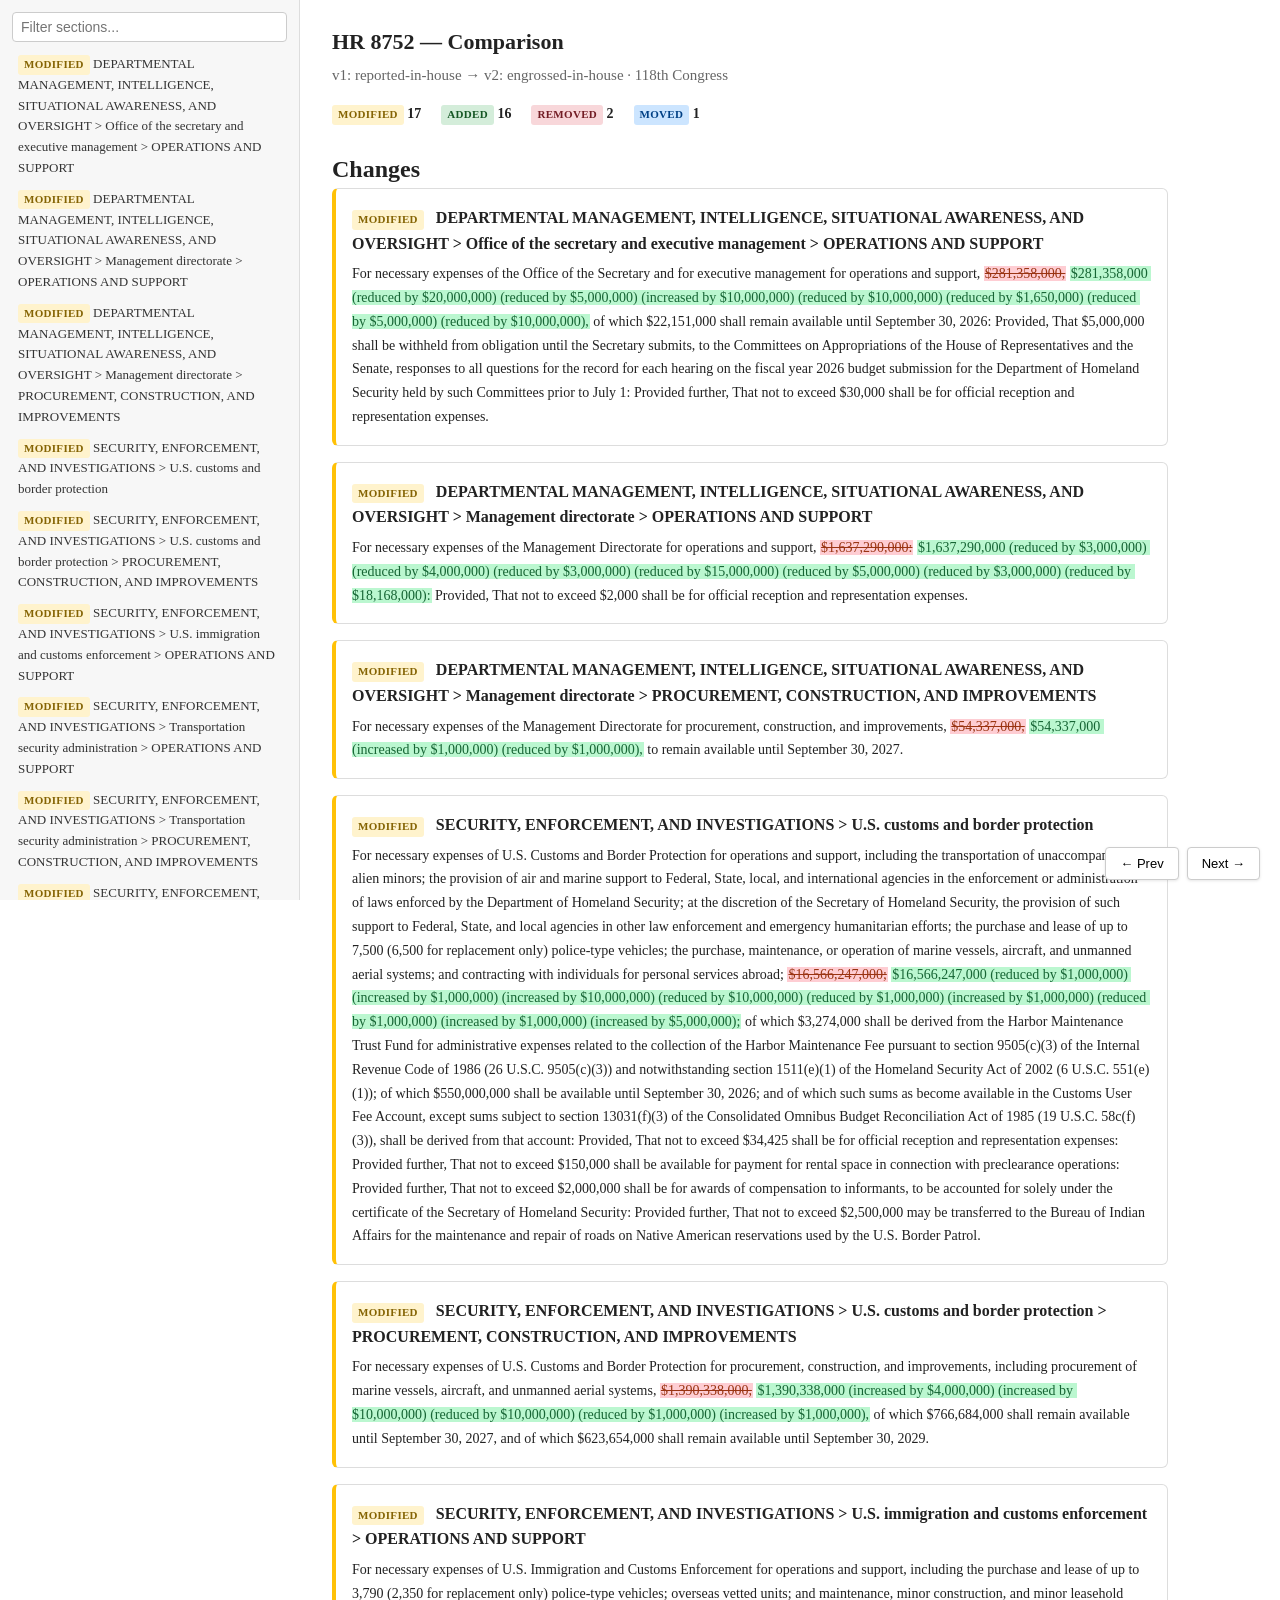
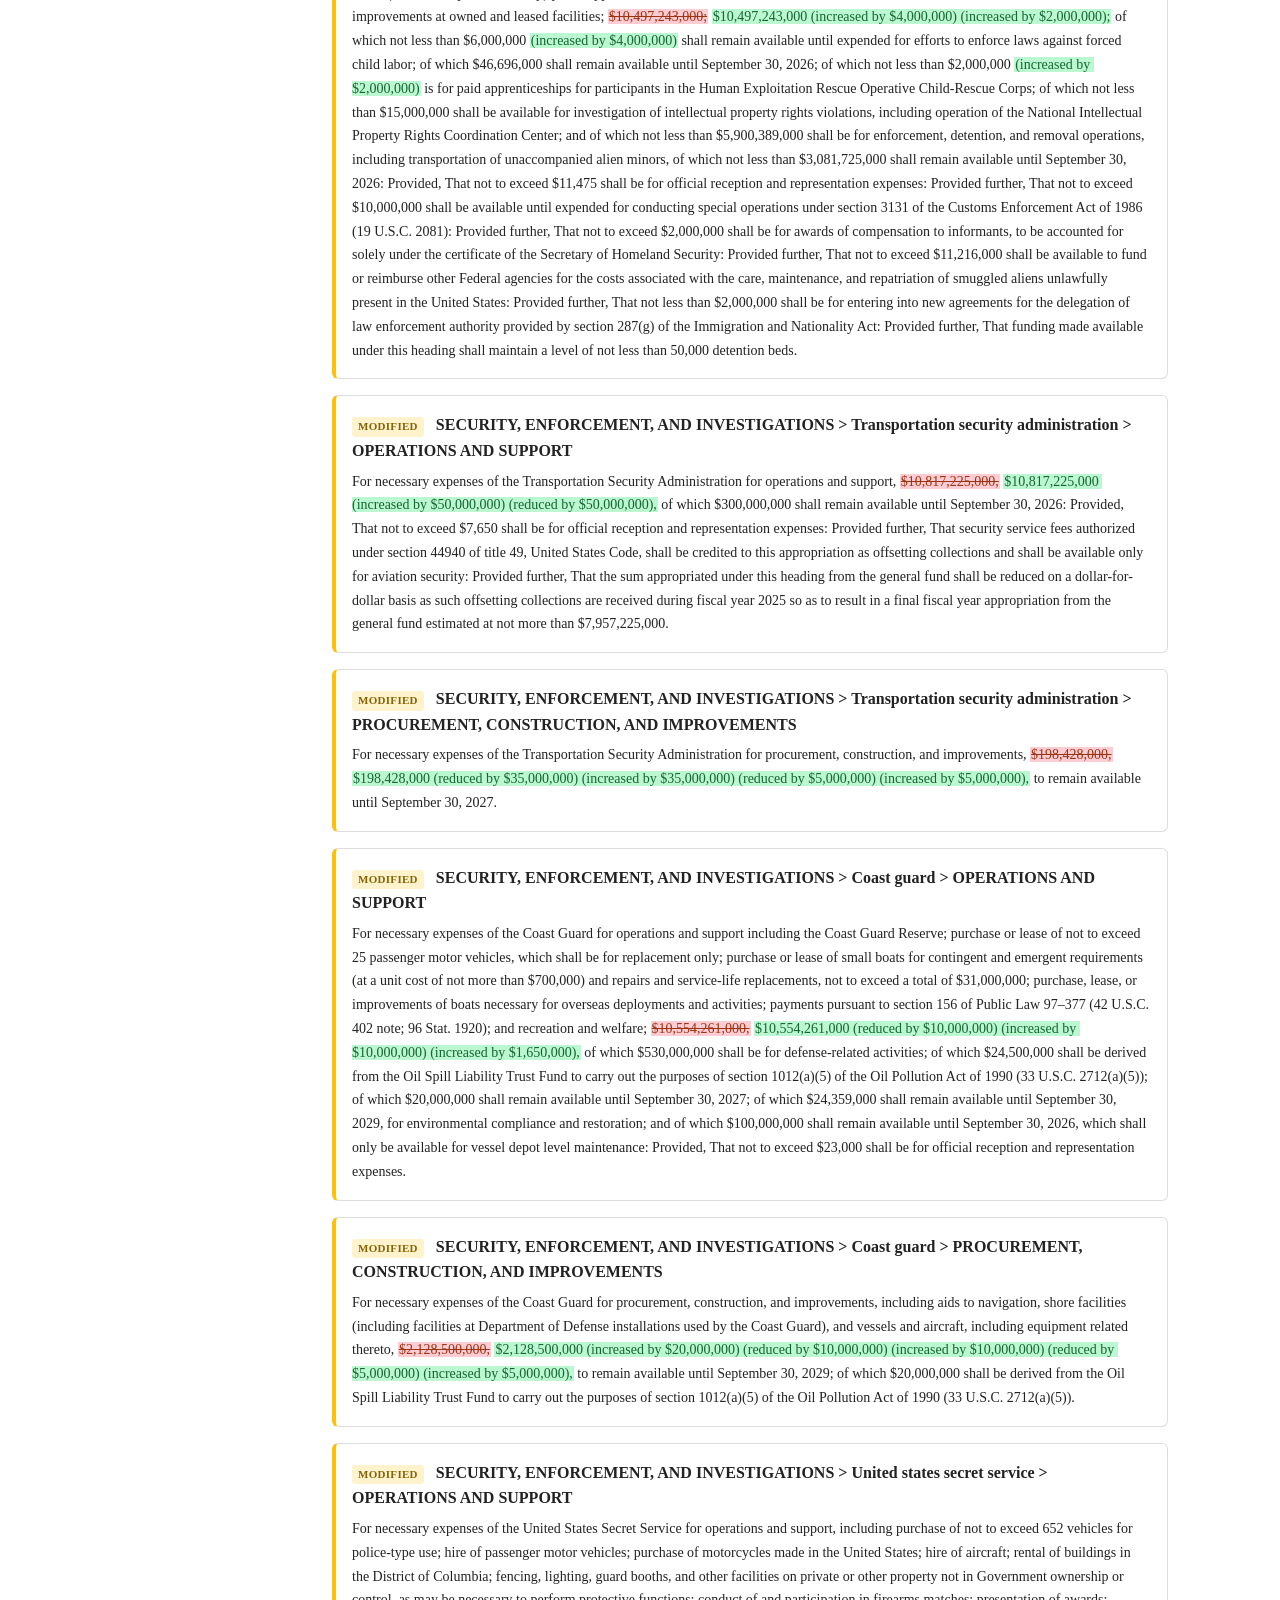
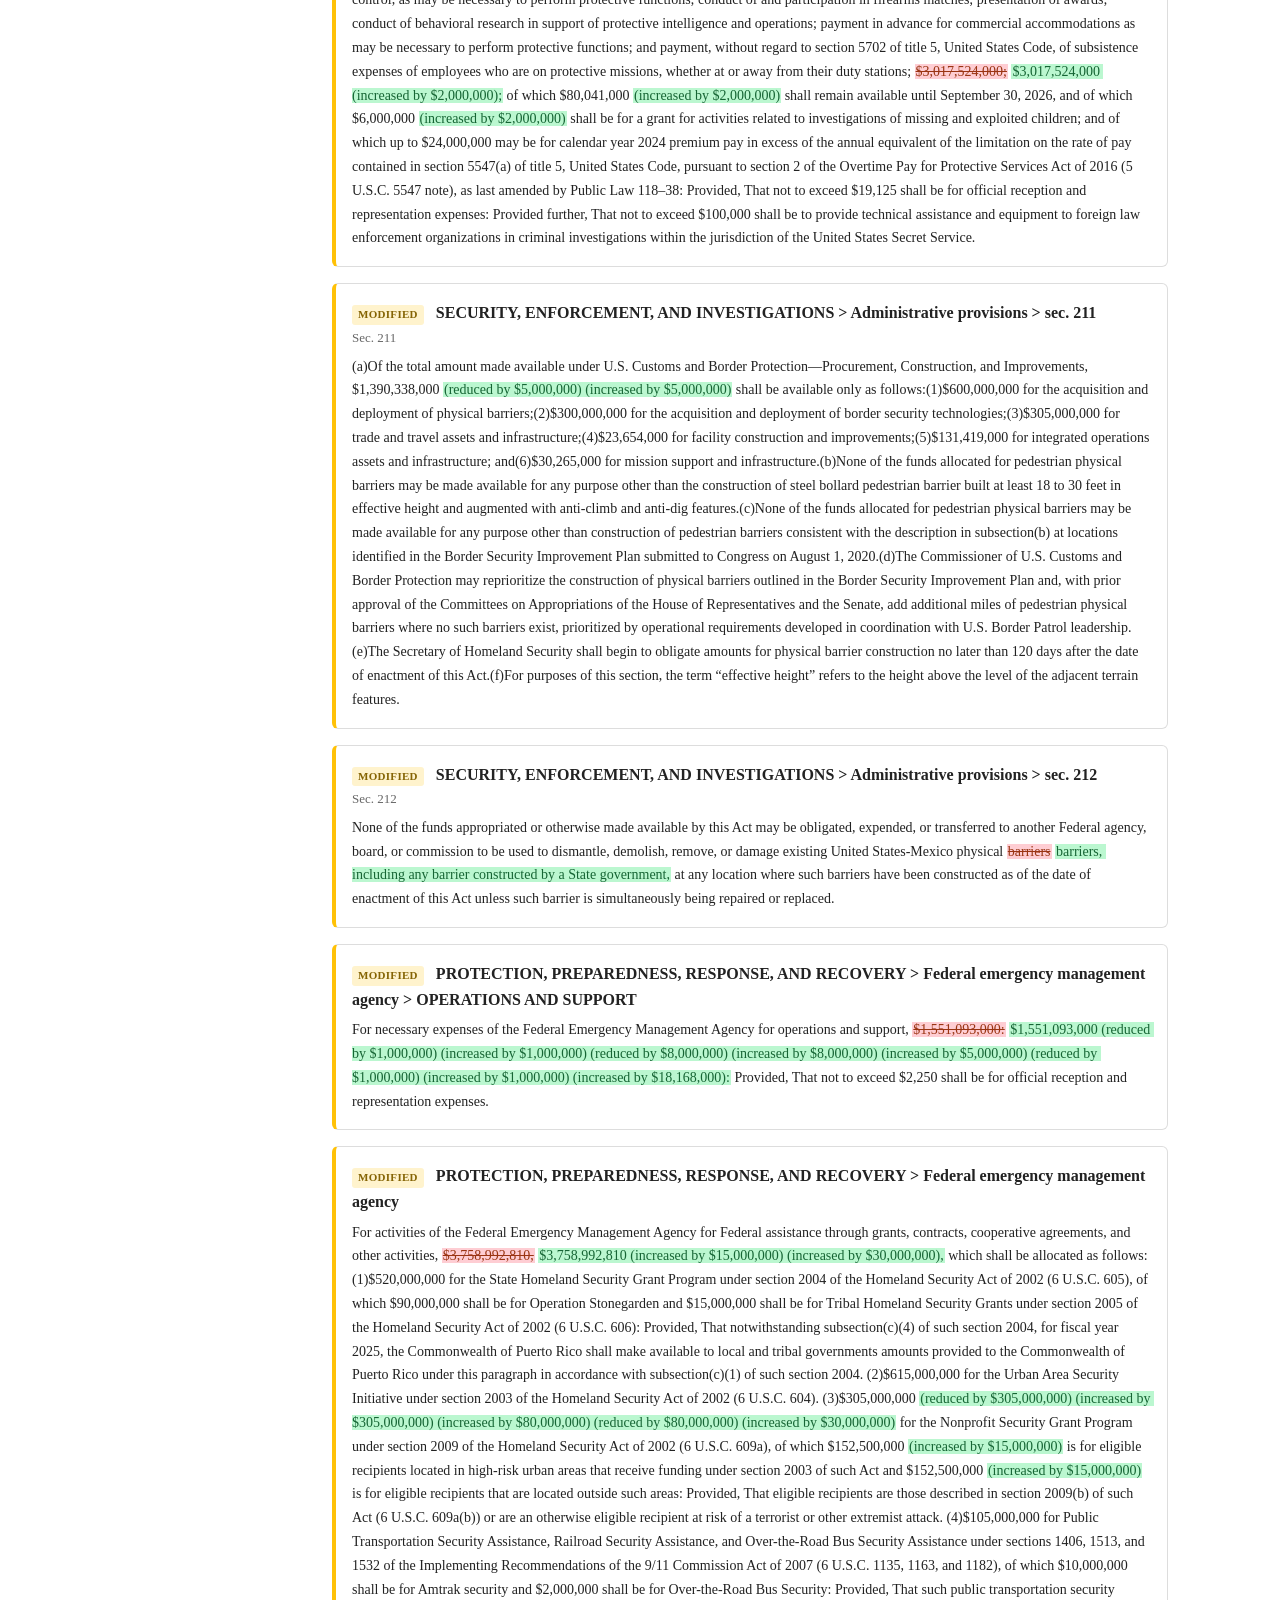
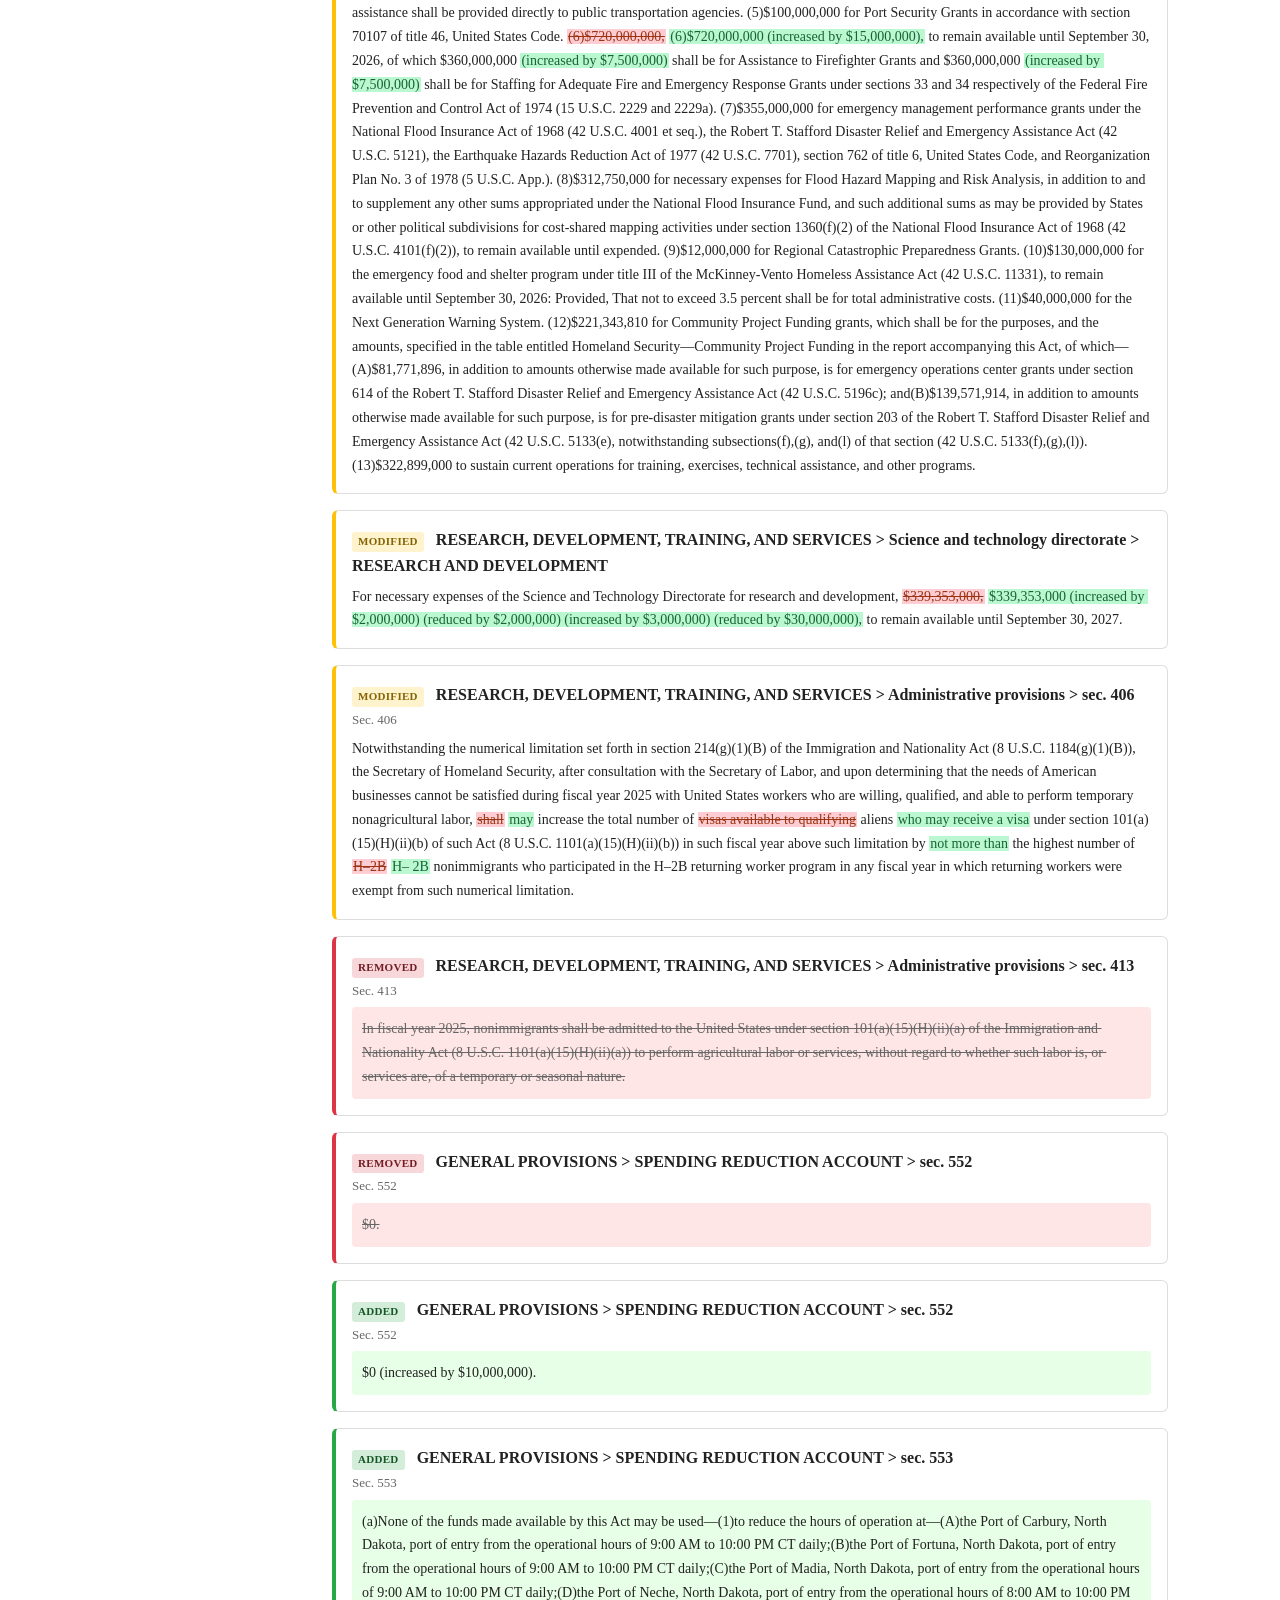
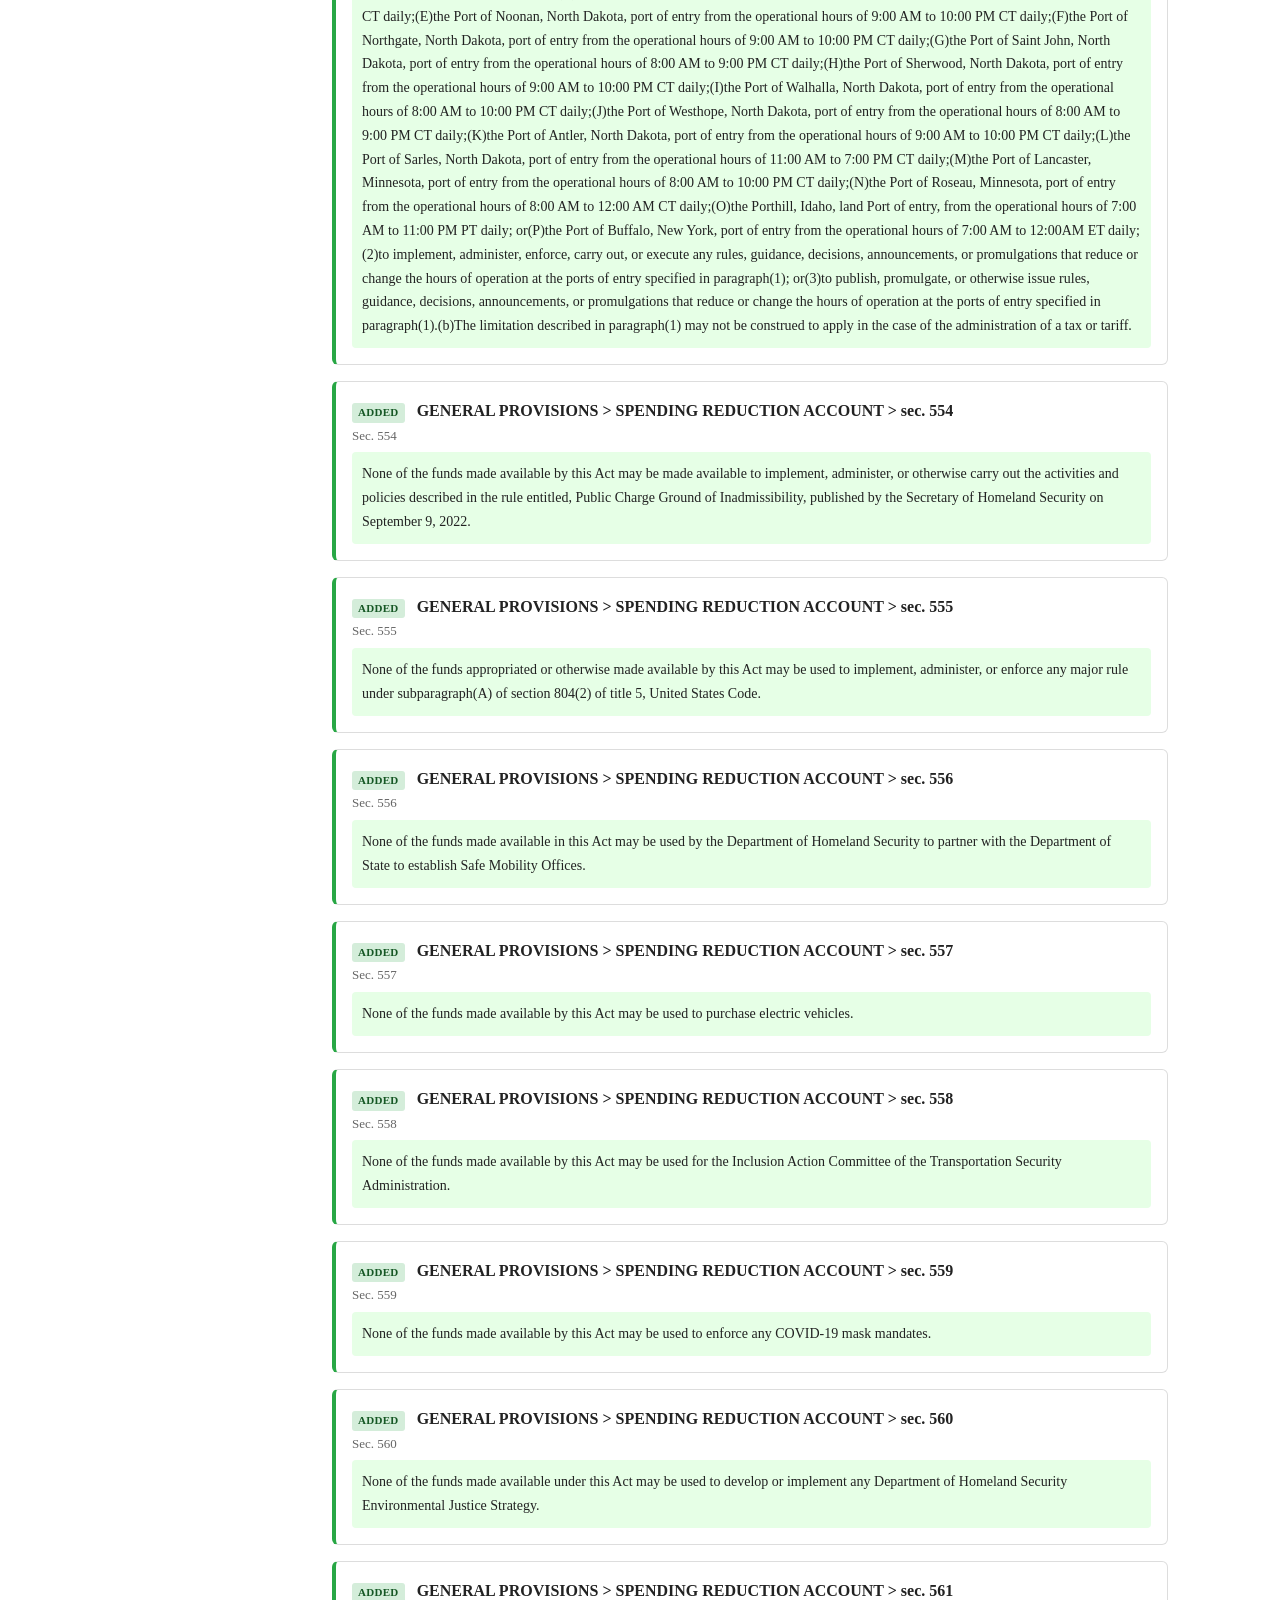
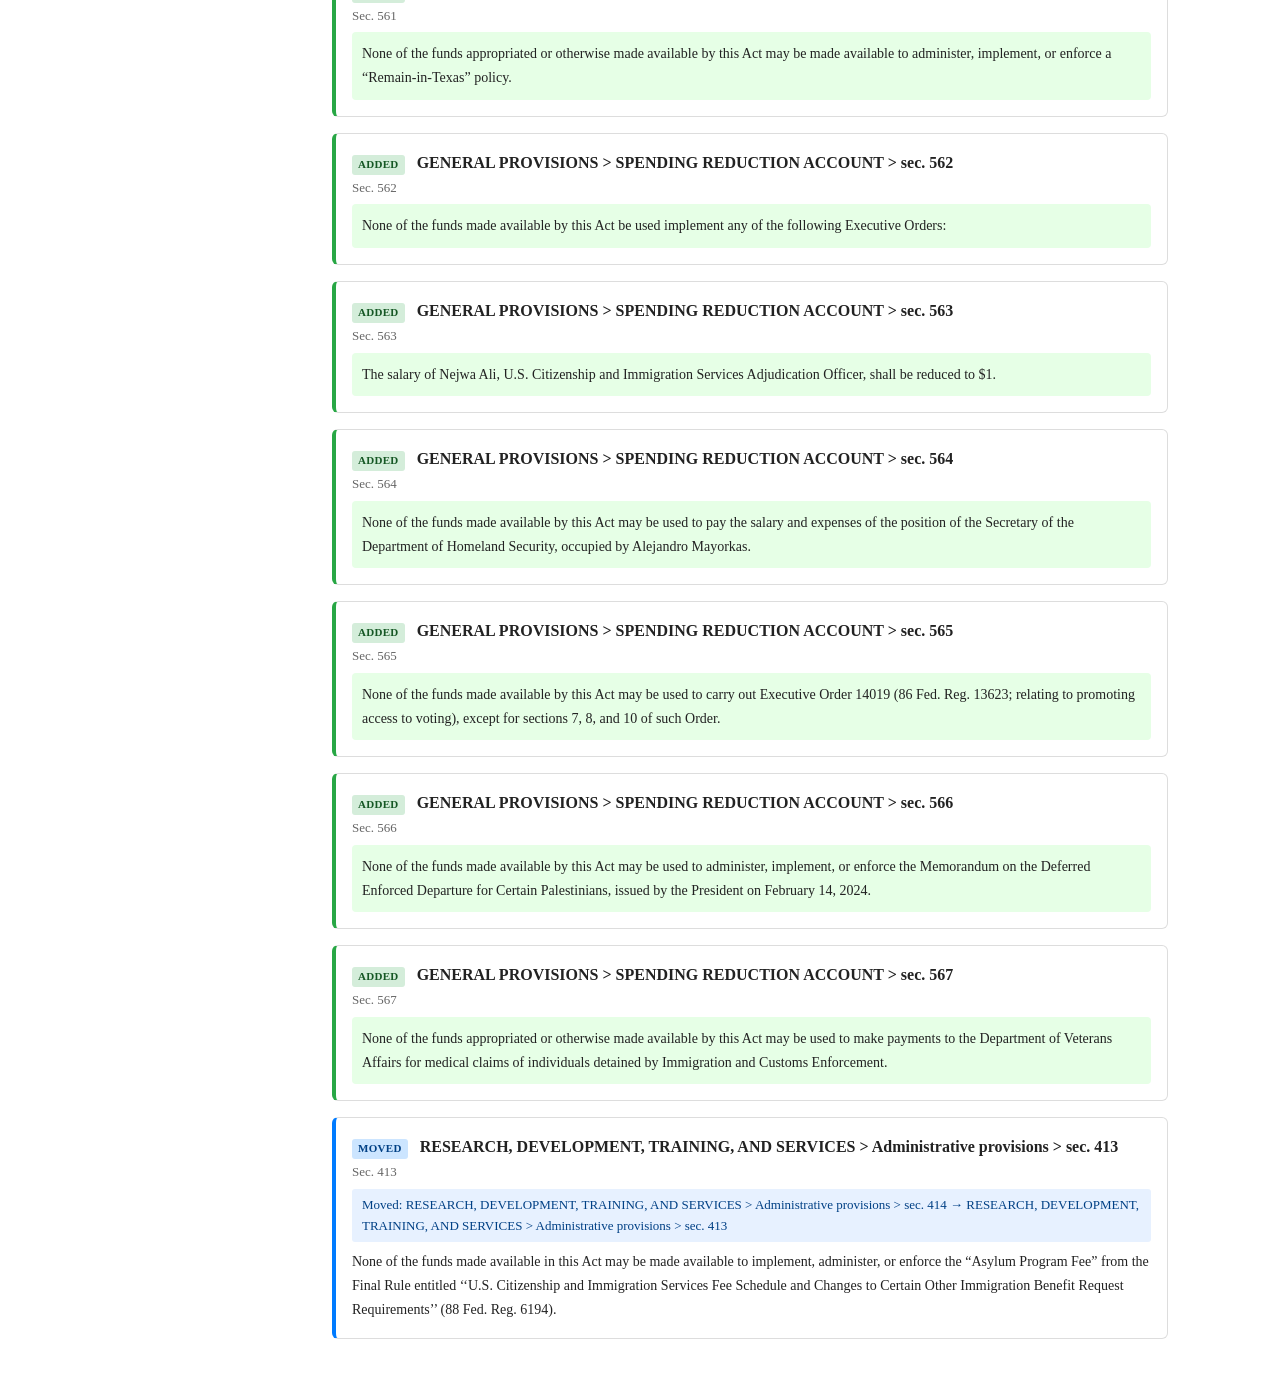
==== commit 5b01b365: "Merge pull request #23 from willhea/renderer-consolidation Unify XML and PDF HTML diff renderers beh" ====
--- a/examples/hr8752_xml_diff.html
+++ b/examples/hr8752_xml_diff.html
@@ -48,7 +48,6 @@
 .financial-table a:hover { text-decoration: underline; }
 tr.increase .change-amount { color: #155724; }
 tr.decrease .change-amount { color: #721c24; }
-tr.unchanged .change-amount { color: #666; }
 
 /* Change cards */
 .change-card { border: 1px solid #ddd; border-radius: 6px; margin-bottom: 16px;
@@ -84,8 +83,6 @@
 .move-info { font-size: 13px; color: #004085; margin-bottom: 8px;
   padding: 6px 10px; background: #e7f1ff; border-radius: 3px; }
 .move-info code { font-family: 'SF Mono', Menlo, Consolas, monospace; font-size: 12px; }
-.amendment-note { font-size: 12px; color: #856404; background: #fff3cd; padding: 4px 8px;
-  border-radius: 3px; margin-top: 4px; }
 
 /* Inline diff */
 del { background: #fecdd3; text-decoration: line-through; color: #9a3412; padding: 0 1px; }
@@ -99,7 +96,6 @@
 .financial-callout .label { color: #555; min-width: 110px; }
 .financial-callout .delta.decrease { color: #721c24; font-weight: 600; }
 .financial-callout .delta.increase { color: #155724; font-weight: 600; }
-.financial-callout .delta.unchanged { color: #555; }
 
 /* Navigation buttons */
 .nav-buttons { position: fixed; bottom: 20px; right: 20px; display: flex; gap: 8px; z-index: 10; }
@@ -120,7 +116,7 @@
 <div class="layout">
 <nav class="sidebar">
 <input type="text" id="sidebar-filter" placeholder="Filter sections...">
-<ul><li class="nav-item" data-type="unchanged"><a href="#change-0"><span class="badge badge-unchanged">unchanged</span> (unknown)</a></li><li class="nav-item" data-type="modified"><a href="#change-1"><span class="badge badge-modified">modified</span> DEPARTMENTAL MANAGEMENT, INTELLIGENCE, SITUATIONAL AWARENESS, AND OVERSIGHT &gt; Office of the secretary and executive management &gt; OPERATIONS AND SUPPORT</a></li><li class="nav-item" data-type="modified"><a href="#change-2"><span class="badge badge-modified">modified</span> DEPARTMENTAL MANAGEMENT, INTELLIGENCE, SITUATIONAL AWARENESS, AND OVERSIGHT &gt; Management directorate &gt; OPERATIONS AND SUPPORT</a></li><li class="nav-item" data-type="modified"><a href="#change-3"><span class="badge badge-modified">modified</span> DEPARTMENTAL MANAGEMENT, INTELLIGENCE, SITUATIONAL AWARENESS, AND OVERSIGHT &gt; Management directorate &gt; PROCUREMENT, CONSTRUCTION, AND IMPROVEMENTS</a></li><li class="nav-item" data-type="unchanged"><a href="#change-4"><span class="badge badge-unchanged">unchanged</span> DEPARTMENTAL MANAGEMENT, INTELLIGENCE, SITUATIONAL AWARENESS, AND OVERSIGHT &gt; Management directorate &gt; FEDERAL PROTECTIVE SERVICE</a></li><li class="nav-item" data-type="unchanged"><a href="#change-5"><span class="badge badge-unchanged">unchanged</span> DEPARTMENTAL MANAGEMENT, INTELLIGENCE, SITUATIONAL AWARENESS, AND OVERSIGHT &gt; Intelligence, analysis, and situational awareness &gt; OPERATIONS AND SUPPORT</a></li><li class="nav-item" data-type="unchanged"><a href="#change-6"><span class="badge badge-unchanged">unchanged</span> DEPARTMENTAL MANAGEMENT, INTELLIGENCE, SITUATIONAL AWARENESS, AND OVERSIGHT &gt; Office of inspector general &gt; OPERATIONS AND SUPPORT</a></li><li class="nav-item" data-type="unchanged"><a href="#change-7"><span class="badge badge-unchanged">unchanged</span> Sec. 101 — DEPARTMENTAL MANAGEMENT, INTELLIGENCE, SITUATIONAL AWARENESS, AND OVERSIGHT &gt; Administrative provisions &gt; sec. 101</a></li><li class="nav-item" data-type="unchanged"><a href="#change-8"><span class="badge badge-unchanged">unchanged</span> Sec. 102 — DEPARTMENTAL MANAGEMENT, INTELLIGENCE, SITUATIONAL AWARENESS, AND OVERSIGHT &gt; Administrative provisions &gt; sec. 102</a></li><li class="nav-item" data-type="unchanged"><a href="#change-9"><span class="badge badge-unchanged">unchanged</span> Sec. 103 — DEPARTMENTAL MANAGEMENT, INTELLIGENCE, SITUATIONAL AWARENESS, AND OVERSIGHT &gt; Administrative provisions &gt; sec. 103</a></li><li class="nav-item" data-type="unchanged"><a href="#change-10"><span class="badge badge-unchanged">unchanged</span> Sec. 104 — DEPARTMENTAL MANAGEMENT, INTELLIGENCE, SITUATIONAL AWARENESS, AND OVERSIGHT &gt; Administrative provisions &gt; sec. 104</a></li><li class="nav-item" data-type="unchanged"><a href="#change-11"><span class="badge badge-unchanged">unchanged</span> Sec. 105 — DEPARTMENTAL MANAGEMENT, INTELLIGENCE, SITUATIONAL AWARENESS, AND OVERSIGHT &gt; Administrative provisions &gt; sec. 105</a></li><li class="nav-item" data-type="unchanged"><a href="#change-12"><span class="badge badge-unchanged">unchanged</span> Sec. 106 — DEPARTMENTAL MANAGEMENT, INTELLIGENCE, SITUATIONAL AWARENESS, AND OVERSIGHT &gt; Administrative provisions &gt; sec. 106</a></li><li class="nav-item" data-type="modified"><a href="#change-13"><span class="badge badge-modified">modified</span> SECURITY, ENFORCEMENT, AND INVESTIGATIONS &gt; U.S. customs and border protection</a></li><li class="nav-item" data-type="modified"><a href="#change-14"><span class="badge badge-modified">modified</span> SECURITY, ENFORCEMENT, AND INVESTIGATIONS &gt; U.S. customs and border protection &gt; PROCUREMENT, CONSTRUCTION, AND IMPROVEMENTS</a></li><li class="nav-item" data-type="modified"><a href="#change-15"><span class="badge badge-modified">modified</span> SECURITY, ENFORCEMENT, AND INVESTIGATIONS &gt; U.S. immigration and customs enforcement &gt; OPERATIONS AND SUPPORT</a></li><li class="nav-item" data-type="unchanged"><a href="#change-16"><span class="badge badge-unchanged">unchanged</span> SECURITY, ENFORCEMENT, AND INVESTIGATIONS &gt; U.S. immigration and customs enforcement &gt; PROCUREMENT, CONSTRUCTION, AND IMPROVEMENTS</a></li><li class="nav-item" data-type="modified"><a href="#change-17"><span class="badge badge-modified">modified</span> SECURITY, ENFORCEMENT, AND INVESTIGATIONS &gt; Transportation security administration &gt; OPERATIONS AND SUPPORT</a></li><li class="nav-item" data-type="modified"><a href="#change-18"><span class="badge badge-modified">modified</span> SECURITY, ENFORCEMENT, AND INVESTIGATIONS &gt; Transportation security administration &gt; PROCUREMENT, CONSTRUCTION, AND IMPROVEMENTS</a></li><li class="nav-item" data-type="unchanged"><a href="#change-19"><span class="badge badge-unchanged">unchanged</span> SECURITY, ENFORCEMENT, AND INVESTIGATIONS &gt; Transportation security administration &gt; RESEARCH AND DEVELOPMENT</a></li><li class="nav-item" data-type="modified"><a href="#change-20"><span class="badge badge-modified">modified</span> SECURITY, ENFORCEMENT, AND INVESTIGATIONS &gt; Coast guard &gt; OPERATIONS AND SUPPORT</a></li><li class="nav-item" data-type="modified"><a href="#change-21"><span class="badge badge-modified">modified</span> SECURITY, ENFORCEMENT, AND INVESTIGATIONS &gt; Coast guard &gt; PROCUREMENT, CONSTRUCTION, AND IMPROVEMENTS</a></li><li class="nav-item" data-type="unchanged"><a href="#change-22"><span class="badge badge-unchanged">unchanged</span> SECURITY, ENFORCEMENT, AND INVESTIGATIONS &gt; Coast guard &gt; RESEARCH AND DEVELOPMENT</a></li><li class="nav-item" data-type="unchanged"><a href="#change-23"><span class="badge badge-unchanged">unchanged</span> SECURITY, ENFORCEMENT, AND INVESTIGATIONS &gt; Coast guard &gt; RETIRED PAY</a></li><li class="nav-item" data-type="modified"><a href="#change-24"><span class="badge badge-modified">modified</span> SECURITY, ENFORCEMENT, AND INVESTIGATIONS &gt; United states secret service &gt; OPERATIONS AND SUPPORT</a></li><li class="nav-item" data-type="unchanged"><a href="#change-25"><span class="badge badge-unchanged">unchanged</span> SECURITY, ENFORCEMENT, AND INVESTIGATIONS &gt; United states secret service &gt; PROCUREMENT, CONSTRUCTION, AND IMPROVEMENTS</a></li><li class="nav-item" data-type="unchanged"><a href="#change-26"><span class="badge badge-unchanged">unchanged</span> SECURITY, ENFORCEMENT, AND INVESTIGATIONS &gt; United states secret service &gt; RESEARCH AND DEVELOPMENT</a></li><li class="nav-item" data-type="unchanged"><a href="#change-27"><span class="badge badge-unchanged">unchanged</span> Sec. 201 — SECURITY, ENFORCEMENT, AND INVESTIGATIONS &gt; Administrative provisions &gt; sec. 201</a></li><li class="nav-item" data-type="unchanged"><a href="#change-28"><span class="badge badge-unchanged">unchanged</span> Sec. 202 — SECURITY, ENFORCEMENT, AND INVESTIGATIONS &gt; Administrative provisions &gt; sec. 202</a></li><li class="nav-item" data-type="unchanged"><a href="#change-29"><span class="badge badge-unchanged">unchanged</span> Sec. 203 — SECURITY, ENFORCEMENT, AND INVESTIGATIONS &gt; Administrative provisions &gt; sec. 203</a></li><li class="nav-item" data-type="unchanged"><a href="#change-30"><span class="badge badge-unchanged">unchanged</span> Sec. 204 — SECURITY, ENFORCEMENT, AND INVESTIGATIONS &gt; Administrative provisions &gt; sec. 204</a></li><li class="nav-item" data-type="unchanged"><a href="#change-31"><span class="badge badge-unchanged">unchanged</span> Sec. 205 — SECURITY, ENFORCEMENT, AND INVESTIGATIONS &gt; Administrative provisions &gt; sec. 205</a></li><li class="nav-item" data-type="unchanged"><a href="#change-32"><span class="badge badge-unchanged">unchanged</span> Sec. 206 — SECURITY, ENFORCEMENT, AND INVESTIGATIONS &gt; Administrative provisions &gt; sec. 206</a></li><li class="nav-item" data-type="unchanged"><a href="#change-33"><span class="badge badge-unchanged">unchanged</span> Sec. 207 — SECURITY, ENFORCEMENT, AND INVESTIGATIONS &gt; Administrative provisions &gt; sec. 207</a></li><li class="nav-item" data-type="unchanged"><a href="#change-34"><span class="badge badge-unchanged">unchanged</span> Sec. 208 — SECURITY, ENFORCEMENT, AND INVESTIGATIONS &gt; Administrative provisions &gt; sec. 208</a></li><li class="nav-item" data-type="unchanged"><a href="#change-35"><span class="badge badge-unchanged">unchanged</span> Sec. 209 — SECURITY, ENFORCEMENT, AND INVESTIGATIONS &gt; Administrative provisions &gt; sec. 209</a></li><li class="nav-item" data-type="unchanged"><a href="#change-36"><span class="badge badge-unchanged">unchanged</span> Sec. 210 — SECURITY, ENFORCEMENT, AND INVESTIGATIONS &gt; Administrative provisions &gt; sec. 210</a></li><li class="nav-item" data-type="modified"><a href="#change-37"><span class="badge badge-modified">modified</span> Sec. 211 — SECURITY, ENFORCEMENT, AND INVESTIGATIONS &gt; Administrative provisions &gt; sec. 211</a></li><li class="nav-item" data-type="modified"><a href="#change-38"><span class="badge badge-modified">modified</span> Sec. 212 — SECURITY, ENFORCEMENT, AND INVESTIGATIONS &gt; Administrative provisions &gt; sec. 212</a></li><li class="nav-item" data-type="unchanged"><a href="#change-39"><span class="badge badge-unchanged">unchanged</span> Sec. 213 — SECURITY, ENFORCEMENT, AND INVESTIGATIONS &gt; Administrative provisions &gt; sec. 213</a></li><li class="nav-item" data-type="unchanged"><a href="#change-40"><span class="badge badge-unchanged">unchanged</span> Sec. 214 — SECURITY, ENFORCEMENT, AND INVESTIGATIONS &gt; Administrative provisions &gt; sec. 214</a></li><li class="nav-item" data-type="unchanged"><a href="#change-41"><span class="badge badge-unchanged">unchanged</span> Sec. 215 — SECURITY, ENFORCEMENT, AND INVESTIGATIONS &gt; Administrative provisions &gt; sec. 215</a></li><li class="nav-item" data-type="unchanged"><a href="#change-42"><span class="badge badge-unchanged">unchanged</span> Sec. 216 — SECURITY, ENFORCEMENT, AND INVESTIGATIONS &gt; Administrative provisions &gt; sec. 216</a></li><li class="nav-item" data-type="unchanged"><a href="#change-43"><span class="badge badge-unchanged">unchanged</span> Sec. 217 — SECURITY, ENFORCEMENT, AND INVESTIGATIONS &gt; Administrative provisions &gt; sec. 217</a></li><li class="nav-item" data-type="unchanged"><a href="#change-44"><span class="badge badge-unchanged">unchanged</span> Sec. 218 — SECURITY, ENFORCEMENT, AND INVESTIGATIONS &gt; Administrative provisions &gt; sec. 218</a></li><li class="nav-item" data-type="unchanged"><a href="#change-45"><span class="badge badge-unchanged">unchanged</span> Sec. 219 — SECURITY, ENFORCEMENT, AND INVESTIGATIONS &gt; Administrative provisions &gt; sec. 219</a></li><li class="nav-item" data-type="unchanged"><a href="#change-46"><span class="badge badge-unchanged">unchanged</span> Sec. 220 — SECURITY, ENFORCEMENT, AND INVESTIGATIONS &gt; Administrative provisions &gt; sec. 220</a></li><li class="nav-item" data-type="unchanged"><a href="#change-47"><span class="badge badge-unchanged">unchanged</span> Sec. 221 — SECURITY, ENFORCEMENT, AND INVESTIGATIONS &gt; Administrative provisions &gt; sec. 221</a></li><li class="nav-item" data-type="unchanged"><a href="#change-48"><span class="badge badge-unchanged">unchanged</span> Sec. 222 — SECURITY, ENFORCEMENT, AND INVESTIGATIONS &gt; Administrative provisions &gt; sec. 222</a></li><li class="nav-item" data-type="unchanged"><a href="#change-49"><span class="badge badge-unchanged">unchanged</span> Sec. 223 — SECURITY, ENFORCEMENT, AND INVESTIGATIONS &gt; Administrative provisions &gt; sec. 223</a></li><li class="nav-item" data-type="unchanged"><a href="#change-50"><span class="badge badge-unchanged">unchanged</span> Sec. 224 — SECURITY, ENFORCEMENT, AND INVESTIGATIONS &gt; Administrative provisions &gt; sec. 224</a></li><li class="nav-item" data-type="unchanged"><a href="#change-51"><span class="badge badge-unchanged">unchanged</span> Sec. 225 — SECURITY, ENFORCEMENT, AND INVESTIGATIONS &gt; Administrative provisions &gt; sec. 225</a></li><li class="nav-item" data-type="unchanged"><a href="#change-52"><span class="badge badge-unchanged">unchanged</span> Sec. 226 — SECURITY, ENFORCEMENT, AND INVESTIGATIONS &gt; Administrative provisions &gt; sec. 226</a></li><li class="nav-item" data-type="unchanged"><a href="#change-53"><span class="badge badge-unchanged">unchanged</span> Sec. 227 — SECURITY, ENFORCEMENT, AND INVESTIGATIONS &gt; Administrative provisions &gt; sec. 227</a></li><li class="nav-item" data-type="unchanged"><a href="#change-54"><span class="badge badge-unchanged">unchanged</span> Sec. 228 — SECURITY, ENFORCEMENT, AND INVESTIGATIONS &gt; Administrative provisions &gt; sec. 228</a></li><li class="nav-item" data-type="unchanged"><a href="#change-55"><span class="badge badge-unchanged">unchanged</span> Sec. 229 — SECURITY, ENFORCEMENT, AND INVESTIGATIONS &gt; Administrative provisions &gt; sec. 229</a></li><li class="nav-item" data-type="unchanged"><a href="#change-56"><span class="badge badge-unchanged">unchanged</span> Sec. 230 — SECURITY, ENFORCEMENT, AND INVESTIGATIONS &gt; Administrative provisions &gt; sec. 230</a></li><li class="nav-item" data-type="unchanged"><a href="#change-57"><span class="badge badge-unchanged">unchanged</span> Sec. 231 — SECURITY, ENFORCEMENT, AND INVESTIGATIONS &gt; Administrative provisions &gt; sec. 231</a></li><li class="nav-item" data-type="unchanged"><a href="#change-58"><span class="badge badge-unchanged">unchanged</span> Sec. 232 — SECURITY, ENFORCEMENT, AND INVESTIGATIONS &gt; Administrative provisions &gt; sec. 232</a></li><li class="nav-item" data-type="unchanged"><a href="#change-59"><span class="badge badge-unchanged">unchanged</span> Sec. 233 — SECURITY, ENFORCEMENT, AND INVESTIGATIONS &gt; Administrative provisions &gt; sec. 233</a></li><li class="nav-item" data-type="unchanged"><a href="#change-60"><span class="badge badge-unchanged">unchanged</span> Sec. 234 — SECURITY, ENFORCEMENT, AND INVESTIGATIONS &gt; Administrative provisions &gt; sec. 234</a></li><li class="nav-item" data-type="unchanged"><a href="#change-61"><span class="badge badge-unchanged">unchanged</span> Sec. 235 — SECURITY, ENFORCEMENT, AND INVESTIGATIONS &gt; Administrative provisions &gt; sec. 235</a></li><li class="nav-item" data-type="unchanged"><a href="#change-62"><span class="badge badge-unchanged">unchanged</span> Sec. 236 — SECURITY, ENFORCEMENT, AND INVESTIGATIONS &gt; Administrative provisions &gt; sec. 236</a></li><li class="nav-item" data-type="unchanged"><a href="#change-63"><span class="badge badge-unchanged">unchanged</span> Sec. 237 — SECURITY, ENFORCEMENT, AND INVESTIGATIONS &gt; Administrative provisions &gt; sec. 237</a></li><li class="nav-item" data-type="unchanged"><a href="#change-64"><span class="badge badge-unchanged">unchanged</span> Sec. 238 — SECURITY, ENFORCEMENT, AND INVESTIGATIONS &gt; Administrative provisions &gt; sec. 238</a></li><li class="nav-item" data-type="unchanged"><a href="#change-65"><span class="badge badge-unchanged">unchanged</span> Sec. 239 — SECURITY, ENFORCEMENT, AND INVESTIGATIONS &gt; Administrative provisions &gt; sec. 239</a></li><li class="nav-item" data-type="unchanged"><a href="#change-66"><span class="badge badge-unchanged">unchanged</span> Sec. 240 — SECURITY, ENFORCEMENT, AND INVESTIGATIONS &gt; Administrative provisions &gt; sec. 240</a></li><li class="nav-item" data-type="unchanged"><a href="#change-67"><span class="badge badge-unchanged">unchanged</span> Sec. 241 — SECURITY, ENFORCEMENT, AND INVESTIGATIONS &gt; Administrative provisions &gt; sec. 241</a></li><li class="nav-item" data-type="unchanged"><a href="#change-68"><span class="badge badge-unchanged">unchanged</span> Sec. 242 — SECURITY, ENFORCEMENT, AND INVESTIGATIONS &gt; Administrative provisions &gt; sec. 242</a></li><li class="nav-item" data-type="unchanged"><a href="#change-69"><span class="badge badge-unchanged">unchanged</span> Sec. 243 — SECURITY, ENFORCEMENT, AND INVESTIGATIONS &gt; Administrative provisions &gt; sec. 243</a></li><li class="nav-item" data-type="unchanged"><a href="#change-70"><span class="badge badge-unchanged">unchanged</span> Sec. 244 — SECURITY, ENFORCEMENT, AND INVESTIGATIONS &gt; Administrative provisions &gt; sec. 244</a></li><li class="nav-item" data-type="unchanged"><a href="#change-71"><span class="badge badge-unchanged">unchanged</span> Sec. 245 — SECURITY, ENFORCEMENT, AND INVESTIGATIONS &gt; Administrative provisions &gt; sec. 245</a></li><li class="nav-item" data-type="unchanged"><a href="#change-72"><span class="badge badge-unchanged">unchanged</span> Sec. 246 — SECURITY, ENFORCEMENT, AND INVESTIGATIONS &gt; Administrative provisions &gt; sec. 246</a></li><li class="nav-item" data-type="unchanged"><a href="#change-73"><span class="badge badge-unchanged">unchanged</span> Sec. 247 — SECURITY, ENFORCEMENT, AND INVESTIGATIONS &gt; Administrative provisions &gt; sec. 247</a></li><li class="nav-item" data-type="unchanged"><a href="#change-74"><span class="badge badge-unchanged">unchanged</span> Sec. 248 — SECURITY, ENFORCEMENT, AND INVESTIGATIONS &gt; Administrative provisions &gt; sec. 248</a></li><li class="nav-item" data-type="unchanged"><a href="#change-75"><span class="badge badge-unchanged">unchanged</span> Sec. 249 — SECURITY, ENFORCEMENT, AND INVESTIGATIONS &gt; Administrative provisions &gt; sec. 249</a></li><li class="nav-item" data-type="unchanged"><a href="#change-76"><span class="badge badge-unchanged">unchanged</span> Sec. 250 — SECURITY, ENFORCEMENT, AND INVESTIGATIONS &gt; Administrative provisions &gt; sec. 250</a></li><li class="nav-item" data-type="unchanged"><a href="#change-77"><span class="badge badge-unchanged">unchanged</span> Sec. 251 — SECURITY, ENFORCEMENT, AND INVESTIGATIONS &gt; Administrative provisions &gt; sec. 251</a></li><li class="nav-item" data-type="unchanged"><a href="#change-78"><span class="badge badge-unchanged">unchanged</span> PROTECTION, PREPAREDNESS, RESPONSE, AND RECOVERY &gt; Cybersecurity and infrastructure security agency &gt; OPERATIONS AND SUPPORT</a></li><li class="nav-item" data-type="unchanged"><a href="#change-79"><span class="badge badge-unchanged">unchanged</span> PROTECTION, PREPAREDNESS, RESPONSE, AND RECOVERY &gt; Cybersecurity and infrastructure security agency &gt; PROCUREMENT, CONSTRUCTION, AND IMPROVEMENTS</a></li><li class="nav-item" data-type="modified"><a href="#change-80"><span class="badge badge-modified">modified</span> PROTECTION, PREPAREDNESS, RESPONSE, AND RECOVERY &gt; Federal emergency management agency &gt; OPERATIONS AND SUPPORT</a></li><li class="nav-item" data-type="unchanged"><a href="#change-81"><span class="badge badge-unchanged">unchanged</span> PROTECTION, PREPAREDNESS, RESPONSE, AND RECOVERY &gt; Federal emergency management agency &gt; PROCUREMENT, CONSTRUCTION, AND IMPROVEMENTS</a></li><li class="nav-item" data-type="modified"><a href="#change-82"><span class="badge badge-modified">modified</span> PROTECTION, PREPAREDNESS, RESPONSE, AND RECOVERY &gt; Federal emergency management agency</a></li><li class="nav-item" data-type="unchanged"><a href="#change-83"><span class="badge badge-unchanged">unchanged</span> PROTECTION, PREPAREDNESS, RESPONSE, AND RECOVERY &gt; Federal emergency management agency &gt; DISASTER RELIEF FUND</a></li><li class="nav-item" data-type="unchanged"><a href="#change-84"><span class="badge badge-unchanged">unchanged</span> PROTECTION, PREPAREDNESS, RESPONSE, AND RECOVERY &gt; Federal emergency management agency &gt; NATIONAL FLOOD INSURANCE FUND</a></li><li class="nav-item" data-type="unchanged"><a href="#change-85"><span class="badge badge-unchanged">unchanged</span> Sec. 301 — PROTECTION, PREPAREDNESS, RESPONSE, AND RECOVERY &gt; Administrative provisions &gt; sec. 301</a></li><li class="nav-item" data-type="unchanged"><a href="#change-86"><span class="badge badge-unchanged">unchanged</span> Sec. 302 — PROTECTION, PREPAREDNESS, RESPONSE, AND RECOVERY &gt; Administrative provisions &gt; sec. 302</a></li><li class="nav-item" data-type="unchanged"><a href="#change-87"><span class="badge badge-unchanged">unchanged</span> Sec. 303 — PROTECTION, PREPAREDNESS, RESPONSE, AND RECOVERY &gt; Administrative provisions &gt; sec. 303</a></li><li class="nav-item" data-type="unchanged"><a href="#change-88"><span class="badge badge-unchanged">unchanged</span> Sec. 304 — PROTECTION, PREPAREDNESS, RESPONSE, AND RECOVERY &gt; Administrative provisions &gt; sec. 304</a></li><li class="nav-item" data-type="unchanged"><a href="#change-89"><span class="badge badge-unchanged">unchanged</span> Sec. 305 — PROTECTION, PREPAREDNESS, RESPONSE, AND RECOVERY &gt; Administrative provisions &gt; sec. 305</a></li><li class="nav-item" data-type="unchanged"><a href="#change-90"><span class="badge badge-unchanged">unchanged</span> Sec. 306 — PROTECTION, PREPAREDNESS, RESPONSE, AND RECOVERY &gt; Administrative provisions &gt; sec. 306</a></li><li class="nav-item" data-type="unchanged"><a href="#change-91"><span class="badge badge-unchanged">unchanged</span> Sec. 307 — PROTECTION, PREPAREDNESS, RESPONSE, AND RECOVERY &gt; Administrative provisions &gt; sec. 307</a></li><li class="nav-item" data-type="unchanged"><a href="#change-92"><span class="badge badge-unchanged">unchanged</span> Sec. 308 — PROTECTION, PREPAREDNESS, RESPONSE, AND RECOVERY &gt; Administrative provisions &gt; sec. 308</a></li><li class="nav-item" data-type="unchanged"><a href="#change-93"><span class="badge badge-unchanged">unchanged</span> Sec. 309 — PROTECTION, PREPAREDNESS, RESPONSE, AND RECOVERY &gt; Administrative provisions &gt; sec. 309</a></li><li class="nav-item" data-type="unchanged"><a href="#change-94"><span class="badge badge-unchanged">unchanged</span> Sec. 310 — PROTECTION, PREPAREDNESS, RESPONSE, AND RECOVERY &gt; Administrative provisions &gt; sec. 310</a></li><li class="nav-item" data-type="unchanged"><a href="#change-95"><span class="badge badge-unchanged">unchanged</span> Sec. 311 — PROTECTION, PREPAREDNESS, RESPONSE, AND RECOVERY &gt; Administrative provisions &gt; sec. 311</a></li><li class="nav-item" data-type="unchanged"><a href="#change-96"><span class="badge badge-unchanged">unchanged</span> RESEARCH, DEVELOPMENT, TRAINING, AND SERVICES &gt; U.S. citizenship and immigration services &gt; OPERATIONS AND SUPPORT</a></li><li class="nav-item" data-type="unchanged"><a href="#change-97"><span class="badge badge-unchanged">unchanged</span> RESEARCH, DEVELOPMENT, TRAINING, AND SERVICES &gt; Federal law enforcement training centers &gt; OPERATIONS AND SUPPORT</a></li><li class="nav-item" data-type="unchanged"><a href="#change-98"><span class="badge badge-unchanged">unchanged</span> RESEARCH, DEVELOPMENT, TRAINING, AND SERVICES &gt; Federal law enforcement training centers &gt; PROCUREMENT, CONSTRUCTION, AND IMPROVEMENTS</a></li><li class="nav-item" data-type="unchanged"><a href="#change-99"><span class="badge badge-unchanged">unchanged</span> RESEARCH, DEVELOPMENT, TRAINING, AND SERVICES &gt; Science and technology directorate &gt; OPERATIONS AND SUPPORT</a></li><li class="nav-item" data-type="unchanged"><a href="#change-100"><span class="badge badge-unchanged">unchanged</span> RESEARCH, DEVELOPMENT, TRAINING, AND SERVICES &gt; Science and technology directorate &gt; PROCUREMENT, CONSTRUCTION, AND IMPROVEMENTS</a></li><li class="nav-item" data-type="modified"><a href="#change-101"><span class="badge badge-modified">modified</span> RESEARCH, DEVELOPMENT, TRAINING, AND SERVICES &gt; Science and technology directorate &gt; RESEARCH AND DEVELOPMENT</a></li><li class="nav-item" data-type="unchanged"><a href="#change-102"><span class="badge badge-unchanged">unchanged</span> RESEARCH, DEVELOPMENT, TRAINING, AND SERVICES &gt; Countering weapons of mass destruction office &gt; OPERATIONS AND SUPPORT</a></li><li class="nav-item" data-type="unchanged"><a href="#change-103"><span class="badge badge-unchanged">unchanged</span> RESEARCH, DEVELOPMENT, TRAINING, AND SERVICES &gt; Countering weapons of mass destruction office &gt; PROCUREMENT, CONSTRUCTION, AND IMPROVEMENTS</a></li><li class="nav-item" data-type="unchanged"><a href="#change-104"><span class="badge badge-unchanged">unchanged</span> RESEARCH, DEVELOPMENT, TRAINING, AND SERVICES &gt; Countering weapons of mass destruction office &gt; RESEARCH AND DEVELOPMENT</a></li><li class="nav-item" data-type="unchanged"><a href="#change-105"><span class="badge badge-unchanged">unchanged</span> RESEARCH, DEVELOPMENT, TRAINING, AND SERVICES &gt; Countering weapons of mass destruction office &gt; FEDERAL ASSISTANCE</a></li><li class="nav-item" data-type="unchanged"><a href="#change-106"><span class="badge badge-unchanged">unchanged</span> Sec. 401 — RESEARCH, DEVELOPMENT, TRAINING, AND SERVICES &gt; Administrative provisions &gt; sec. 401</a></li><li class="nav-item" data-type="unchanged"><a href="#change-107"><span class="badge badge-unchanged">unchanged</span> Sec. 402 — RESEARCH, DEVELOPMENT, TRAINING, AND SERVICES &gt; Administrative provisions &gt; sec. 402</a></li><li class="nav-item" data-type="unchanged"><a href="#change-108"><span class="badge badge-unchanged">unchanged</span> Sec. 403 — RESEARCH, DEVELOPMENT, TRAINING, AND SERVICES &gt; Administrative provisions &gt; sec. 403</a></li><li class="nav-item" data-type="unchanged"><a href="#change-109"><span class="badge badge-unchanged">unchanged</span> Sec. 404 — RESEARCH, DEVELOPMENT, TRAINING, AND SERVICES &gt; Administrative provisions &gt; sec. 404</a></li><li class="nav-item" data-type="unchanged"><a href="#change-110"><span class="badge badge-unchanged">unchanged</span> Sec. 405 — RESEARCH, DEVELOPMENT, TRAINING, AND SERVICES &gt; Administrative provisions &gt; sec. 405</a></li><li class="nav-item" data-type="modified"><a href="#change-111"><span class="badge badge-modified">modified</span> Sec. 406 — RESEARCH, DEVELOPMENT, TRAINING, AND SERVICES &gt; Administrative provisions &gt; sec. 406</a></li><li class="nav-item" data-type="unchanged"><a href="#change-112"><span class="badge badge-unchanged">unchanged</span> Sec. 407 — RESEARCH, DEVELOPMENT, TRAINING, AND SERVICES &gt; Administrative provisions &gt; sec. 407</a></li><li class="nav-item" data-type="unchanged"><a href="#change-113"><span class="badge badge-unchanged">unchanged</span> Sec. 408 — RESEARCH, DEVELOPMENT, TRAINING, AND SERVICES &gt; Administrative provisions &gt; sec. 408</a></li><li class="nav-item" data-type="unchanged"><a href="#change-114"><span class="badge badge-unchanged">unchanged</span> Sec. 409 — RESEARCH, DEVELOPMENT, TRAINING, AND SERVICES &gt; Administrative provisions &gt; sec. 409</a></li><li class="nav-item" data-type="unchanged"><a href="#change-115"><span class="badge badge-unchanged">unchanged</span> Sec. 410 — RESEARCH, DEVELOPMENT, TRAINING, AND SERVICES &gt; Administrative provisions &gt; sec. 410</a></li><li class="nav-item" data-type="unchanged"><a href="#change-116"><span class="badge badge-unchanged">unchanged</span> Sec. 411 — RESEARCH, DEVELOPMENT, TRAINING, AND SERVICES &gt; Administrative provisions &gt; sec. 411</a></li><li class="nav-item" data-type="unchanged"><a href="#change-117"><span class="badge badge-unchanged">unchanged</span> Sec. 412 — RESEARCH, DEVELOPMENT, TRAINING, AND SERVICES &gt; Administrative provisions &gt; sec. 412</a></li><li class="nav-item" data-type="removed"><a href="#change-118"><span class="badge badge-removed">removed</span> Sec. 413 — RESEARCH, DEVELOPMENT, TRAINING, AND SERVICES &gt; Administrative provisions &gt; sec. 413</a></li><li class="nav-item" data-type="unchanged"><a href="#change-119"><span class="badge badge-unchanged">unchanged</span> Sec. 501 — GENERAL PROVISIONS &gt; sec. 501</a></li><li class="nav-item" data-type="unchanged"><a href="#change-120"><span class="badge badge-unchanged">unchanged</span> Sec. 502 — GENERAL PROVISIONS &gt; sec. 502</a></li><li class="nav-item" data-type="unchanged"><a href="#change-121"><span class="badge badge-unchanged">unchanged</span> Sec. 503 — GENERAL PROVISIONS &gt; sec. 503</a></li><li class="nav-item" data-type="unchanged"><a href="#change-122"><span class="badge badge-unchanged">unchanged</span> Sec. 504 — GENERAL PROVISIONS &gt; sec. 504</a></li><li class="nav-item" data-type="unchanged"><a href="#change-123"><span class="badge badge-unchanged">unchanged</span> Sec. 505 — GENERAL PROVISIONS &gt; sec. 505</a></li><li class="nav-item" data-type="unchanged"><a href="#change-124"><span class="badge badge-unchanged">unchanged</span> Sec. 506 — GENERAL PROVISIONS &gt; sec. 506</a></li><li class="nav-item" data-type="unchanged"><a href="#change-125"><span class="badge badge-unchanged">unchanged</span> Sec. 507 — GENERAL PROVISIONS &gt; sec. 507</a></li><li class="nav-item" data-type="unchanged"><a href="#change-126"><span class="badge badge-unchanged">unchanged</span> Sec. 508 — GENERAL PROVISIONS &gt; sec. 508</a></li><li class="nav-item" data-type="unchanged"><a href="#change-127"><span class="badge badge-unchanged">unchanged</span> Sec. 509 — GENERAL PROVISIONS &gt; sec. 509</a></li><li class="nav-item" data-type="unchanged"><a href="#change-128"><span class="badge badge-unchanged">unchanged</span> Sec. 510 — GENERAL PROVISIONS &gt; sec. 510</a></li><li class="nav-item" data-type="unchanged"><a href="#change-129"><span class="badge badge-unchanged">unchanged</span> Sec. 511 — GENERAL PROVISIONS &gt; sec. 511</a></li><li class="nav-item" data-type="unchanged"><a href="#change-130"><span class="badge badge-unchanged">unchanged</span> Sec. 512 — GENERAL PROVISIONS &gt; sec. 512</a></li><li class="nav-item" data-type="unchanged"><a href="#change-131"><span class="badge badge-unchanged">unchanged</span> Sec. 513 — GENERAL PROVISIONS &gt; sec. 513</a></li><li class="nav-item" data-type="unchanged"><a href="#change-132"><span class="badge badge-unchanged">unchanged</span> Sec. 514 — GENERAL PROVISIONS &gt; sec. 514</a></li><li class="nav-item" data-type="unchanged"><a href="#change-133"><span class="badge badge-unchanged">unchanged</span> Sec. 515 — GENERAL PROVISIONS &gt; sec. 515</a></li><li class="nav-item" data-type="unchanged"><a href="#change-134"><span class="badge badge-unchanged">unchanged</span> Sec. 516 — GENERAL PROVISIONS &gt; sec. 516</a></li><li class="nav-item" data-type="unchanged"><a href="#change-135"><span class="badge badge-unchanged">unchanged</span> Sec. 517 — GENERAL PROVISIONS &gt; sec. 517</a></li><li class="nav-item" data-type="unchanged"><a href="#change-136"><span class="badge badge-unchanged">unchanged</span> Sec. 518 — GENERAL PROVISIONS &gt; sec. 518</a></li><li class="nav-item" data-type="unchanged"><a href="#change-137"><span class="badge badge-unchanged">unchanged</span> Sec. 519 — GENERAL PROVISIONS &gt; sec. 519</a></li><li class="nav-item" data-type="unchanged"><a href="#change-138"><span class="badge badge-unchanged">unchanged</span> Sec. 520 — GENERAL PROVISIONS &gt; sec. 520</a></li><li class="nav-item" data-type="unchanged"><a href="#change-139"><span class="badge badge-unchanged">unchanged</span> Sec. 521 — GENERAL PROVISIONS &gt; sec. 521</a></li><li class="nav-item" data-type="unchanged"><a href="#change-140"><span class="badge badge-unchanged">unchanged</span> Sec. 522 — GENERAL PROVISIONS &gt; sec. 522</a></li><li class="nav-item" data-type="unchanged"><a href="#change-141"><span class="badge badge-unchanged">unchanged</span> Sec. 523 — GENERAL PROVISIONS &gt; sec. 523</a></li><li class="nav-item" data-type="unchanged"><a href="#change-142"><span class="badge badge-unchanged">unchanged</span> Sec. 524 — GENERAL PROVISIONS &gt; sec. 524</a></li><li class="nav-item" data-type="unchanged"><a href="#change-143"><span class="badge badge-unchanged">unchanged</span> Sec. 525 — GENERAL PROVISIONS &gt; sec. 525</a></li><li class="nav-item" data-type="unchanged"><a href="#change-144"><span class="badge badge-unchanged">unchanged</span> Sec. 526 — GENERAL PROVISIONS &gt; sec. 526</a></li><li class="nav-item" data-type="unchanged"><a href="#change-145"><span class="badge badge-unchanged">unchanged</span> Sec. 527 — GENERAL PROVISIONS &gt; sec. 527</a></li><li class="nav-item" data-type="unchanged"><a href="#change-146"><span class="badge badge-unchanged">unchanged</span> Sec. 528 — GENERAL PROVISIONS &gt; sec. 528</a></li><li class="nav-item" data-type="unchanged"><a href="#change-147"><span class="badge badge-unchanged">unchanged</span> Sec. 529 — GENERAL PROVISIONS &gt; sec. 529</a></li><li class="nav-item" data-type="unchanged"><a href="#change-148"><span class="badge badge-unchanged">unchanged</span> Sec. 530 — GENERAL PROVISIONS &gt; sec. 530</a></li><li class="nav-item" data-type="unchanged"><a href="#change-149"><span class="badge badge-unchanged">unchanged</span> Sec. 531 — GENERAL PROVISIONS &gt; sec. 531</a></li><li class="nav-item" data-type="unchanged"><a href="#change-150"><span class="badge badge-unchanged">unchanged</span> Sec. 532 — GENERAL PROVISIONS &gt; sec. 532</a></li><li class="nav-item" data-type="unchanged"><a href="#change-151"><span class="badge badge-unchanged">unchanged</span> Sec. 533 — GENERAL PROVISIONS &gt; sec. 533</a></li><li class="nav-item" data-type="unchanged"><a href="#change-152"><span class="badge badge-unchanged">unchanged</span> Sec. 534 — GENERAL PROVISIONS &gt; sec. 534</a></li><li class="nav-item" data-type="unchanged"><a href="#change-153"><span class="badge badge-unchanged">unchanged</span> Sec. 535 — GENERAL PROVISIONS &gt; sec. 535</a></li><li class="nav-item" data-type="unchanged"><a href="#change-154"><span class="badge badge-unchanged">unchanged</span> Sec. 536 — GENERAL PROVISIONS &gt; sec. 536</a></li><li class="nav-item" data-type="unchanged"><a href="#change-155"><span class="badge badge-unchanged">unchanged</span> Sec. 537 — GENERAL PROVISIONS &gt; sec. 537</a></li><li class="nav-item" data-type="unchanged"><a href="#change-156"><span class="badge badge-unchanged">unchanged</span> Sec. 538 — GENERAL PROVISIONS &gt; sec. 538</a></li><li class="nav-item" data-type="unchanged"><a href="#change-157"><span class="badge badge-unchanged">unchanged</span> Sec. 539 — GENERAL PROVISIONS &gt; sec. 539</a></li><li class="nav-item" data-type="unchanged"><a href="#change-158"><span class="badge badge-unchanged">unchanged</span> Sec. 540 — GENERAL PROVISIONS &gt; sec. 540</a></li><li class="nav-item" data-type="unchanged"><a href="#change-159"><span class="badge badge-unchanged">unchanged</span> Sec. 541 — GENERAL PROVISIONS &gt; sec. 541</a></li><li class="nav-item" data-type="unchanged"><a href="#change-160"><span class="badge badge-unchanged">unchanged</span> Sec. 542 — GENERAL PROVISIONS &gt; sec. 542</a></li><li class="nav-item" data-type="unchanged"><a href="#change-161"><span class="badge badge-unchanged">unchanged</span> Sec. 543 — GENERAL PROVISIONS &gt; sec. 543</a></li><li class="nav-item" data-type="unchanged"><a href="#change-162"><span class="badge badge-unchanged">unchanged</span> Sec. 544 — GENERAL PROVISIONS &gt; sec. 544</a></li><li class="nav-item" data-type="unchanged"><a href="#change-163"><span class="badge badge-unchanged">unchanged</span> Sec. 545 — GENERAL PROVISIONS &gt; sec. 545</a></li><li class="nav-item" data-type="unchanged"><a href="#change-164"><span class="badge badge-unchanged">unchanged</span> Sec. 546 — GENERAL PROVISIONS &gt; sec. 546</a></li><li class="nav-item" data-type="unchanged"><a href="#change-165"><span class="badge badge-unchanged">unchanged</span> Sec. 547 — GENERAL PROVISIONS &gt; sec. 547</a></li><li class="nav-item" data-type="unchanged"><a href="#change-166"><span class="badge badge-unchanged">unchanged</span> Sec. 548 — GENERAL PROVISIONS &gt; sec. 548</a></li><li class="nav-item" data-type="unchanged"><a href="#change-167"><span class="badge badge-unchanged">unchanged</span> Sec. 549 — GENERAL PROVISIONS &gt; sec. 549</a></li><li class="nav-item" data-type="unchanged"><a href="#change-168"><span class="badge badge-unchanged">unchanged</span> Sec. 550 — GENERAL PROVISIONS &gt; sec. 550</a></li><li class="nav-item" data-type="unchanged"><a href="#change-169"><span class="badge badge-unchanged">unchanged</span> Sec. 551 — GENERAL PROVISIONS &gt; sec. 551</a></li><li class="nav-item" data-type="removed"><a href="#change-170"><span class="badge badge-removed">removed</span> Sec. 552 — GENERAL PROVISIONS &gt; SPENDING REDUCTION ACCOUNT &gt; sec. 552</a></li><li class="nav-item" data-type="added"><a href="#change-171"><span class="badge badge-added">added</span> Sec. 552 — GENERAL PROVISIONS &gt; SPENDING REDUCTION ACCOUNT &gt; sec. 552</a></li><li class="nav-item" data-type="unchanged"><a href="#change-172"><span class="badge badge-unchanged">unchanged</span> GENERAL PROVISIONS &gt; SPENDING REDUCTION ACCOUNT</a></li><li class="nav-item" data-type="added"><a href="#change-173"><span class="badge badge-added">added</span> Sec. 553 — GENERAL PROVISIONS &gt; SPENDING REDUCTION ACCOUNT &gt; sec. 553</a></li><li class="nav-item" data-type="added"><a href="#change-174"><span class="badge badge-added">added</span> Sec. 554 — GENERAL PROVISIONS &gt; SPENDING REDUCTION ACCOUNT &gt; sec. 554</a></li><li class="nav-item" data-type="added"><a href="#change-175"><span class="badge badge-added">added</span> Sec. 555 — GENERAL PROVISIONS &gt; SPENDING REDUCTION ACCOUNT &gt; sec. 555</a></li><li class="nav-item" data-type="added"><a href="#change-176"><span class="badge badge-added">added</span> Sec. 556 — GENERAL PROVISIONS &gt; SPENDING REDUCTION ACCOUNT &gt; sec. 556</a></li><li class="nav-item" data-type="added"><a href="#change-177"><span class="badge badge-added">added</span> Sec. 557 — GENERAL PROVISIONS &gt; SPENDING REDUCTION ACCOUNT &gt; sec. 557</a></li><li class="nav-item" data-type="added"><a href="#change-178"><span class="badge badge-added">added</span> Sec. 558 — GENERAL PROVISIONS &gt; SPENDING REDUCTION ACCOUNT &gt; sec. 558</a></li><li class="nav-item" data-type="added"><a href="#change-179"><span class="badge badge-added">added</span> Sec. 559 — GENERAL PROVISIONS &gt; SPENDING REDUCTION ACCOUNT &gt; sec. 559</a></li><li class="nav-item" data-type="added"><a href="#change-180"><span class="badge badge-added">added</span> Sec. 560 — GENERAL PROVISIONS &gt; SPENDING REDUCTION ACCOUNT &gt; sec. 560</a></li><li class="nav-item" data-type="added"><a href="#change-181"><span class="badge badge-added">added</span> Sec. 561 — GENERAL PROVISIONS &gt; SPENDING REDUCTION ACCOUNT &gt; sec. 561</a></li><li class="nav-item" data-type="added"><a href="#change-182"><span class="badge badge-added">added</span> Sec. 562 — GENERAL PROVISIONS &gt; SPENDING REDUCTION ACCOUNT &gt; sec. 562</a></li><li class="nav-item" data-type="added"><a href="#change-183"><span class="badge badge-added">added</span> Sec. 563 — GENERAL PROVISIONS &gt; SPENDING REDUCTION ACCOUNT &gt; sec. 563</a></li><li class="nav-item" data-type="added"><a href="#change-184"><span class="badge badge-added">added</span> Sec. 564 — GENERAL PROVISIONS &gt; SPENDING REDUCTION ACCOUNT &gt; sec. 564</a></li><li class="nav-item" data-type="added"><a href="#change-185"><span class="badge badge-added">added</span> Sec. 565 — GENERAL PROVISIONS &gt; SPENDING REDUCTION ACCOUNT &gt; sec. 565</a></li><li class="nav-item" data-type="added"><a href="#change-186"><span class="badge badge-added">added</span> Sec. 566 — GENERAL PROVISIONS &gt; SPENDING REDUCTION ACCOUNT &gt; sec. 566</a></li><li class="nav-item" data-type="added"><a href="#change-187"><span class="badge badge-added">added</span> Sec. 567 — GENERAL PROVISIONS &gt; SPENDING REDUCTION ACCOUNT &gt; sec. 567</a></li><li class="nav-item" data-type="moved"><a href="#change-188"><span class="badge badge-moved">moved</span> Sec. 413 — RESEARCH, DEVELOPMENT, TRAINING, AND SERVICES &gt; Administrative provisions &gt; sec. 413</a></li></ul>
+<ul><li class="nav-item" data-type="modified"><a href="#change-0"><span class="badge badge-modified">modified</span> DEPARTMENTAL MANAGEMENT, INTELLIGENCE, SITUATIONAL AWARENESS, AND OVERSIGHT &gt; Office of the secretary and executive management &gt; OPERATIONS AND SUPPORT</a></li><li class="nav-item" data-type="modified"><a href="#change-1"><span class="badge badge-modified">modified</span> DEPARTMENTAL MANAGEMENT, INTELLIGENCE, SITUATIONAL AWARENESS, AND OVERSIGHT &gt; Management directorate &gt; OPERATIONS AND SUPPORT</a></li><li class="nav-item" data-type="modified"><a href="#change-2"><span class="badge badge-modified">modified</span> DEPARTMENTAL MANAGEMENT, INTELLIGENCE, SITUATIONAL AWARENESS, AND OVERSIGHT &gt; Management directorate &gt; PROCUREMENT, CONSTRUCTION, AND IMPROVEMENTS</a></li><li class="nav-item" data-type="modified"><a href="#change-3"><span class="badge badge-modified">modified</span> SECURITY, ENFORCEMENT, AND INVESTIGATIONS &gt; U.S. customs and border protection</a></li><li class="nav-item" data-type="modified"><a href="#change-4"><span class="badge badge-modified">modified</span> SECURITY, ENFORCEMENT, AND INVESTIGATIONS &gt; U.S. customs and border protection &gt; PROCUREMENT, CONSTRUCTION, AND IMPROVEMENTS</a></li><li class="nav-item" data-type="modified"><a href="#change-5"><span class="badge badge-modified">modified</span> SECURITY, ENFORCEMENT, AND INVESTIGATIONS &gt; U.S. immigration and customs enforcement &gt; OPERATIONS AND SUPPORT</a></li><li class="nav-item" data-type="modified"><a href="#change-6"><span class="badge badge-modified">modified</span> SECURITY, ENFORCEMENT, AND INVESTIGATIONS &gt; Transportation security administration &gt; OPERATIONS AND SUPPORT</a></li><li class="nav-item" data-type="modified"><a href="#change-7"><span class="badge badge-modified">modified</span> SECURITY, ENFORCEMENT, AND INVESTIGATIONS &gt; Transportation security administration &gt; PROCUREMENT, CONSTRUCTION, AND IMPROVEMENTS</a></li><li class="nav-item" data-type="modified"><a href="#change-8"><span class="badge badge-modified">modified</span> SECURITY, ENFORCEMENT, AND INVESTIGATIONS &gt; Coast guard &gt; OPERATIONS AND SUPPORT</a></li><li class="nav-item" data-type="modified"><a href="#change-9"><span class="badge badge-modified">modified</span> SECURITY, ENFORCEMENT, AND INVESTIGATIONS &gt; Coast guard &gt; PROCUREMENT, CONSTRUCTION, AND IMPROVEMENTS</a></li><li class="nav-item" data-type="modified"><a href="#change-10"><span class="badge badge-modified">modified</span> SECURITY, ENFORCEMENT, AND INVESTIGATIONS &gt; United states secret service &gt; OPERATIONS AND SUPPORT</a></li><li class="nav-item" data-type="modified"><a href="#change-11"><span class="badge badge-modified">modified</span> Sec. 211 — SECURITY, ENFORCEMENT, AND INVESTIGATIONS &gt; Administrative provisions &gt; sec. 211</a></li><li class="nav-item" data-type="modified"><a href="#change-12"><span class="badge badge-modified">modified</span> Sec. 212 — SECURITY, ENFORCEMENT, AND INVESTIGATIONS &gt; Administrative provisions &gt; sec. 212</a></li><li class="nav-item" data-type="modified"><a href="#change-13"><span class="badge badge-modified">modified</span> PROTECTION, PREPAREDNESS, RESPONSE, AND RECOVERY &gt; Federal emergency management agency &gt; OPERATIONS AND SUPPORT</a></li><li class="nav-item" data-type="modified"><a href="#change-14"><span class="badge badge-modified">modified</span> PROTECTION, PREPAREDNESS, RESPONSE, AND RECOVERY &gt; Federal emergency management agency</a></li><li class="nav-item" data-type="modified"><a href="#change-15"><span class="badge badge-modified">modified</span> RESEARCH, DEVELOPMENT, TRAINING, AND SERVICES &gt; Science and technology directorate &gt; RESEARCH AND DEVELOPMENT</a></li><li class="nav-item" data-type="modified"><a href="#change-16"><span class="badge badge-modified">modified</span> Sec. 406 — RESEARCH, DEVELOPMENT, TRAINING, AND SERVICES &gt; Administrative provisions &gt; sec. 406</a></li><li class="nav-item" data-type="removed"><a href="#change-17"><span class="badge badge-removed">removed</span> Sec. 413 — RESEARCH, DEVELOPMENT, TRAINING, AND SERVICES &gt; Administrative provisions &gt; sec. 413</a></li><li class="nav-item" data-type="removed"><a href="#change-18"><span class="badge badge-removed">removed</span> Sec. 552 — GENERAL PROVISIONS &gt; SPENDING REDUCTION ACCOUNT &gt; sec. 552</a></li><li class="nav-item" data-type="added"><a href="#change-19"><span class="badge badge-added">added</span> Sec. 552 — GENERAL PROVISIONS &gt; SPENDING REDUCTION ACCOUNT &gt; sec. 552</a></li><li class="nav-item" data-type="added"><a href="#change-20"><span class="badge badge-added">added</span> Sec. 553 — GENERAL PROVISIONS &gt; SPENDING REDUCTION ACCOUNT &gt; sec. 553</a></li><li class="nav-item" data-type="added"><a href="#change-21"><span class="badge badge-added">added</span> Sec. 554 — GENERAL PROVISIONS &gt; SPENDING REDUCTION ACCOUNT &gt; sec. 554</a></li><li class="nav-item" data-type="added"><a href="#change-22"><span class="badge badge-added">added</span> Sec. 555 — GENERAL PROVISIONS &gt; SPENDING REDUCTION ACCOUNT &gt; sec. 555</a></li><li class="nav-item" data-type="added"><a href="#change-23"><span class="badge badge-added">added</span> Sec. 556 — GENERAL PROVISIONS &gt; SPENDING REDUCTION ACCOUNT &gt; sec. 556</a></li><li class="nav-item" data-type="added"><a href="#change-24"><span class="badge badge-added">added</span> Sec. 557 — GENERAL PROVISIONS &gt; SPENDING REDUCTION ACCOUNT &gt; sec. 557</a></li><li class="nav-item" data-type="added"><a href="#change-25"><span class="badge badge-added">added</span> Sec. 558 — GENERAL PROVISIONS &gt; SPENDING REDUCTION ACCOUNT &gt; sec. 558</a></li><li class="nav-item" data-type="added"><a href="#change-26"><span class="badge badge-added">added</span> Sec. 559 — GENERAL PROVISIONS &gt; SPENDING REDUCTION ACCOUNT &gt; sec. 559</a></li><li class="nav-item" data-type="added"><a href="#change-27"><span class="badge badge-added">added</span> Sec. 560 — GENERAL PROVISIONS &gt; SPENDING REDUCTION ACCOUNT &gt; sec. 560</a></li><li class="nav-item" data-type="added"><a href="#change-28"><span class="badge badge-added">added</span> Sec. 561 — GENERAL PROVISIONS &gt; SPENDING REDUCTION ACCOUNT &gt; sec. 561</a></li><li class="nav-item" data-type="added"><a href="#change-29"><span class="badge badge-added">added</span> Sec. 562 — GENERAL PROVISIONS &gt; SPENDING REDUCTION ACCOUNT &gt; sec. 562</a></li><li class="nav-item" data-type="added"><a href="#change-30"><span class="badge badge-added">added</span> Sec. 563 — GENERAL PROVISIONS &gt; SPENDING REDUCTION ACCOUNT &gt; sec. 563</a></li><li class="nav-item" data-type="added"><a href="#change-31"><span class="badge badge-added">added</span> Sec. 564 — GENERAL PROVISIONS &gt; SPENDING REDUCTION ACCOUNT &gt; sec. 564</a></li><li class="nav-item" data-type="added"><a href="#change-32"><span class="badge badge-added">added</span> Sec. 565 — GENERAL PROVISIONS &gt; SPENDING REDUCTION ACCOUNT &gt; sec. 565</a></li><li class="nav-item" data-type="added"><a href="#change-33"><span class="badge badge-added">added</span> Sec. 566 — GENERAL PROVISIONS &gt; SPENDING REDUCTION ACCOUNT &gt; sec. 566</a></li><li class="nav-item" data-type="added"><a href="#change-34"><span class="badge badge-added">added</span> Sec. 567 — GENERAL PROVISIONS &gt; SPENDING REDUCTION ACCOUNT &gt; sec. 567</a></li><li class="nav-item" data-type="moved"><a href="#change-35"><span class="badge badge-moved">moved</span> Sec. 413 — RESEARCH, DEVELOPMENT, TRAINING, AND SERVICES &gt; Administrative provisions &gt; sec. 413</a></li></ul>
 </nav>
 <div class="main">
 <div class="report-header">
@@ -130,276 +126,92 @@
 </div>
 
 <h2>Changes</h2>
-<div class="change-card unchanged" id="change-0">
-<div class="change-header">
-<span class="badge badge-unchanged">unchanged</span>
-<h3></h3>
-</div>
+<div class="change-card modified" id="change-0">
+<div class="change-header">
+<span class="badge badge-modified">modified</span>
+<h3>DEPARTMENTAL MANAGEMENT, INTELLIGENCE, SITUATIONAL AWARENESS, AND OVERSIGHT &gt; Office of the secretary and executive management &gt; OPERATIONS AND SUPPORT</h3>
+</div>
+<div class="change-body diff-inline">For necessary expenses of the Office of the Secretary and for executive management for operations and support, <del>$281,358,000,</del> <ins>$281,358,000 (reduced by $20,000,000) (reduced by $5,000,000) (increased by $10,000,000) (reduced by $10,000,000) (reduced by $1,650,000) (reduced by $5,000,000) (reduced by $10,000,000),</ins> of which $22,151,000 shall remain available until September 30, 2026: Provided, That $5,000,000 shall be withheld from obligation until the Secretary submits, to the Committees on Appropriations of the House of Representatives and the Senate, responses to all questions for the record for each hearing on the fiscal year 2026 budget submission for the Department of Homeland Security held by such Committees prior to July 1: Provided further, That not to exceed $30,000 shall be for official reception and representation expenses.</div>
 </div>
 <div class="change-card modified" id="change-1">
 <div class="change-header">
 <span class="badge badge-modified">modified</span>
-<h3>DEPARTMENTAL MANAGEMENT, INTELLIGENCE, SITUATIONAL AWARENESS, AND OVERSIGHT &gt; Office of the secretary and executive management &gt; OPERATIONS AND SUPPORT</h3>
-</div>
-<div class="change-body diff-inline">For necessary expenses of the Office of the Secretary and for executive management for operations and support, <del>$281,358,000,</del> <ins>$281,358,000 (reduced by $20,000,000) (reduced by $5,000,000) (increased by $10,000,000) (reduced by $10,000,000) (reduced by $1,650,000) (reduced by $5,000,000) (reduced by $10,000,000),</ins> of which $22,151,000 shall remain available until September 30, 2026: Provided, That $5,000,000 shall be withheld from obligation until the Secretary submits, to the Committees on Appropriations of the House of Representatives and the Senate, responses to all questions for the record for each hearing on the fiscal year 2026 budget submission for the Department of Homeland Security held by such Committees prior to July 1: Provided further, That not to exceed $30,000 shall be for official reception and representation expenses.</div>
-<div class="financial-callout"><div class="amendment-note">Includes floor amendment annotations (increased/reduced by)</div></div>
+<h3>DEPARTMENTAL MANAGEMENT, INTELLIGENCE, SITUATIONAL AWARENESS, AND OVERSIGHT &gt; Management directorate &gt; OPERATIONS AND SUPPORT</h3>
+</div>
+<div class="change-body diff-inline">For necessary expenses of the Management Directorate for operations and support, <del>$1,637,290,000:</del> <ins>$1,637,290,000 (reduced by $3,000,000) (reduced by $4,000,000) (reduced by $3,000,000) (reduced by $15,000,000) (reduced by $5,000,000) (reduced by $3,000,000) (reduced by $18,168,000):</ins> Provided, That not to exceed $2,000 shall be for official reception and representation expenses.</div>
 </div>
 <div class="change-card modified" id="change-2">
 <div class="change-header">
 <span class="badge badge-modified">modified</span>
-<h3>DEPARTMENTAL MANAGEMENT, INTELLIGENCE, SITUATIONAL AWARENESS, AND OVERSIGHT &gt; Management directorate &gt; OPERATIONS AND SUPPORT</h3>
-</div>
-<div class="change-body diff-inline">For necessary expenses of the Management Directorate for operations and support, <del>$1,637,290,000:</del> <ins>$1,637,290,000 (reduced by $3,000,000) (reduced by $4,000,000) (reduced by $3,000,000) (reduced by $15,000,000) (reduced by $5,000,000) (reduced by $3,000,000) (reduced by $18,168,000):</ins> Provided, That not to exceed $2,000 shall be for official reception and representation expenses.</div>
-<div class="financial-callout"><div class="amendment-note">Includes floor amendment annotations (increased/reduced by)</div></div>
+<h3>DEPARTMENTAL MANAGEMENT, INTELLIGENCE, SITUATIONAL AWARENESS, AND OVERSIGHT &gt; Management directorate &gt; PROCUREMENT, CONSTRUCTION, AND IMPROVEMENTS</h3>
+</div>
+<div class="change-body diff-inline">For necessary expenses of the Management Directorate for procurement, construction, and improvements, <del>$54,337,000,</del> <ins>$54,337,000 (increased by $1,000,000) (reduced by $1,000,000),</ins> to remain available until September 30, 2027.</div>
 </div>
 <div class="change-card modified" id="change-3">
 <div class="change-header">
 <span class="badge badge-modified">modified</span>
-<h3>DEPARTMENTAL MANAGEMENT, INTELLIGENCE, SITUATIONAL AWARENESS, AND OVERSIGHT &gt; Management directorate &gt; PROCUREMENT, CONSTRUCTION, AND IMPROVEMENTS</h3>
-</div>
-<div class="change-body diff-inline">For necessary expenses of the Management Directorate for procurement, construction, and improvements, <del>$54,337,000,</del> <ins>$54,337,000 (increased by $1,000,000) (reduced by $1,000,000),</ins> to remain available until September 30, 2027.</div>
-<div class="financial-callout"><div class="amendment-note">Includes floor amendment annotations (increased/reduced by)</div></div>
-</div>
-<div class="change-card unchanged" id="change-4">
-<div class="change-header">
-<span class="badge badge-unchanged">unchanged</span>
-<h3>DEPARTMENTAL MANAGEMENT, INTELLIGENCE, SITUATIONAL AWARENESS, AND OVERSIGHT &gt; Management directorate &gt; FEDERAL PROTECTIVE SERVICE</h3>
-</div>
-</div>
-<div class="change-card unchanged" id="change-5">
-<div class="change-header">
-<span class="badge badge-unchanged">unchanged</span>
-<h3>DEPARTMENTAL MANAGEMENT, INTELLIGENCE, SITUATIONAL AWARENESS, AND OVERSIGHT &gt; Intelligence, analysis, and situational awareness &gt; OPERATIONS AND SUPPORT</h3>
-</div>
-</div>
-<div class="change-card unchanged" id="change-6">
-<div class="change-header">
-<span class="badge badge-unchanged">unchanged</span>
-<h3>DEPARTMENTAL MANAGEMENT, INTELLIGENCE, SITUATIONAL AWARENESS, AND OVERSIGHT &gt; Office of inspector general &gt; OPERATIONS AND SUPPORT</h3>
-</div>
-</div>
-<div class="change-card unchanged" id="change-7">
-<div class="change-header">
-<span class="badge badge-unchanged">unchanged</span>
-<h3>DEPARTMENTAL MANAGEMENT, INTELLIGENCE, SITUATIONAL AWARENESS, AND OVERSIGHT &gt; Administrative provisions &gt; sec. 101</h3>
-<span class="section-number">Sec. 101</span>
-</div>
-</div>
-<div class="change-card unchanged" id="change-8">
-<div class="change-header">
-<span class="badge badge-unchanged">unchanged</span>
-<h3>DEPARTMENTAL MANAGEMENT, INTELLIGENCE, SITUATIONAL AWARENESS, AND OVERSIGHT &gt; Administrative provisions &gt; sec. 102</h3>
-<span class="section-number">Sec. 102</span>
-</div>
-</div>
-<div class="change-card unchanged" id="change-9">
-<div class="change-header">
-<span class="badge badge-unchanged">unchanged</span>
-<h3>DEPARTMENTAL MANAGEMENT, INTELLIGENCE, SITUATIONAL AWARENESS, AND OVERSIGHT &gt; Administrative provisions &gt; sec. 103</h3>
-<span class="section-number">Sec. 103</span>
-</div>
-</div>
-<div class="change-card unchanged" id="change-10">
-<div class="change-header">
-<span class="badge badge-unchanged">unchanged</span>
-<h3>DEPARTMENTAL MANAGEMENT, INTELLIGENCE, SITUATIONAL AWARENESS, AND OVERSIGHT &gt; Administrative provisions &gt; sec. 104</h3>
-<span class="section-number">Sec. 104</span>
-</div>
-</div>
-<div class="change-card unchanged" id="change-11">
-<div class="change-header">
-<span class="badge badge-unchanged">unchanged</span>
-<h3>DEPARTMENTAL MANAGEMENT, INTELLIGENCE, SITUATIONAL AWARENESS, AND OVERSIGHT &gt; Administrative provisions &gt; sec. 105</h3>
-<span class="section-number">Sec. 105</span>
-</div>
-</div>
-<div class="change-card unchanged" id="change-12">
-<div class="change-header">
-<span class="badge badge-unchanged">unchanged</span>
-<h3>DEPARTMENTAL MANAGEMENT, INTELLIGENCE, SITUATIONAL AWARENESS, AND OVERSIGHT &gt; Administrative provisions &gt; sec. 106</h3>
-<span class="section-number">Sec. 106</span>
-</div>
-</div>
-<div class="change-card modified" id="change-13">
-<div class="change-header">
-<span class="badge badge-modified">modified</span>
 <h3>SECURITY, ENFORCEMENT, AND INVESTIGATIONS &gt; U.S. customs and border protection</h3>
 </div>
 <div class="change-body diff-inline">For necessary expenses of U.S. Customs and Border Protection for operations and support, including the transportation of unaccompanied alien minors; the provision of air and marine support to Federal, State, local, and international agencies in the enforcement or administration of laws enforced by the Department of Homeland Security; at the discretion of the Secretary of Homeland Security, the provision of such support to Federal, State, and local agencies in other law enforcement and emergency humanitarian efforts; the purchase and lease of up to 7,500 (6,500 for replacement only) police-type vehicles; the purchase, maintenance, or operation of marine vessels, aircraft, and unmanned aerial systems; and contracting with individuals for personal services abroad; <del>$16,566,247,000;</del> <ins>$16,566,247,000 (reduced by $1,000,000) (increased by $1,000,000) (increased by $10,000,000) (reduced by $10,000,000) (reduced by $1,000,000) (increased by $1,000,000) (reduced by $1,000,000) (increased by $1,000,000) (increased by $5,000,000);</ins> of which $3,274,000 shall be derived from the Harbor Maintenance Trust Fund for administrative expenses related to the collection of the Harbor Maintenance Fee pursuant to section 9505(c)(3) of the Internal Revenue Code of 1986 (26 U.S.C. 9505(c)(3)) and notwithstanding section 1511(e)(1) of the Homeland Security Act of 2002 (6 U.S.C. 551(e)(1)); of which $550,000,000 shall be available until September 30, 2026; and of which such sums as become available in the Customs User Fee Account, except sums subject to section 13031(f)(3) of the Consolidated Omnibus Budget Reconciliation Act of 1985 (19 U.S.C. 58c(f)(3)), shall be derived from that account: Provided, That not to exceed $34,425 shall be for official reception and representation expenses: Provided further, That not to exceed $150,000 shall be available for payment for rental space in connection with preclearance operations: Provided further, That not to exceed $2,000,000 shall be for awards of compensation to informants, to be accounted for solely under the certificate of the Secretary of Homeland Security: Provided further, That not to exceed $2,500,000 may be transferred to the Bureau of Indian Affairs for the maintenance and repair of roads on Native American reservations used by the U.S. Border Patrol.</div>
-<div class="financial-callout"><div class="amendment-note">Includes floor amendment annotations (increased/reduced by)</div></div>
-</div>
-<div class="change-card modified" id="change-14">
+</div>
+<div class="change-card modified" id="change-4">
 <div class="change-header">
 <span class="badge badge-modified">modified</span>
 <h3>SECURITY, ENFORCEMENT, AND INVESTIGATIONS &gt; U.S. customs and border protection &gt; PROCUREMENT, CONSTRUCTION, AND IMPROVEMENTS</h3>
 </div>
 <div class="change-body diff-inline">For necessary expenses of U.S. Customs and Border Protection for procurement, construction, and improvements, including procurement of marine vessels, aircraft, and unmanned aerial systems, <del>$1,390,338,000,</del> <ins>$1,390,338,000 (increased by $4,000,000) (increased by $10,000,000) (reduced by $10,000,000) (reduced by $1,000,000) (increased by $1,000,000),</ins> of which $766,684,000 shall remain available until September 30, 2027, and of which $623,654,000 shall remain available until September 30, 2029.</div>
-<div class="financial-callout"><div class="amendment-note">Includes floor amendment annotations (increased/reduced by)</div></div>
-</div>
-<div class="change-card modified" id="change-15">
+</div>
+<div class="change-card modified" id="change-5">
 <div class="change-header">
 <span class="badge badge-modified">modified</span>
 <h3>SECURITY, ENFORCEMENT, AND INVESTIGATIONS &gt; U.S. immigration and customs enforcement &gt; OPERATIONS AND SUPPORT</h3>
 </div>
 <div class="change-body diff-inline">For necessary expenses of U.S. Immigration and Customs Enforcement for operations and support, including the purchase and lease of up to 3,790 (2,350 for replacement only) police-type vehicles; overseas vetted units; and maintenance, minor construction, and minor leasehold improvements at owned and leased facilities; <del>$10,497,243,000;</del> <ins>$10,497,243,000 (increased by $4,000,000) (increased by $2,000,000);</ins> of which not less than $6,000,000 <ins>(increased by $4,000,000)</ins> shall remain available until expended for efforts to enforce laws against forced child labor; of which $46,696,000 shall remain available until September 30, 2026; of which not less than $2,000,000 <ins>(increased by $2,000,000)</ins> is for paid apprenticeships for participants in the Human Exploitation Rescue Operative Child-Rescue Corps; of which not less than $15,000,000 shall be available for investigation of intellectual property rights violations, including operation of the National Intellectual Property Rights Coordination Center; and of which not less than $5,900,389,000 shall be for enforcement, detention, and removal operations, including transportation of unaccompanied alien minors, of which not less than $3,081,725,000 shall remain available until September 30, 2026: Provided, That not to exceed $11,475 shall be for official reception and representation expenses: Provided further, That not to exceed $10,000,000 shall be available until expended for conducting special operations under section 3131 of the Customs Enforcement Act of 1986 (19 U.S.C. 2081): Provided further, That not to exceed $2,000,000 shall be for awards of compensation to informants, to be accounted for solely under the certificate of the Secretary of Homeland Security: Provided further, That not to exceed $11,216,000 shall be available to fund or reimburse other Federal agencies for the costs associated with the care, maintenance, and repatriation of smuggled aliens unlawfully present in the United States: Provided further, That not less than $2,000,000 shall be for entering into new agreements for the delegation of law enforcement authority provided by section 287(g) of the Immigration and Nationality Act: Provided further, That funding made available under this heading shall maintain a level of not less than 50,000 detention beds.</div>
-<div class="financial-callout"><div class="amendment-note">Includes floor amendment annotations (increased/reduced by)</div></div>
-</div>
-<div class="change-card unchanged" id="change-16">
-<div class="change-header">
-<span class="badge badge-unchanged">unchanged</span>
-<h3>SECURITY, ENFORCEMENT, AND INVESTIGATIONS &gt; U.S. immigration and customs enforcement &gt; PROCUREMENT, CONSTRUCTION, AND IMPROVEMENTS</h3>
-</div>
-</div>
-<div class="change-card modified" id="change-17">
+</div>
+<div class="change-card modified" id="change-6">
 <div class="change-header">
 <span class="badge badge-modified">modified</span>
 <h3>SECURITY, ENFORCEMENT, AND INVESTIGATIONS &gt; Transportation security administration &gt; OPERATIONS AND SUPPORT</h3>
 </div>
 <div class="change-body diff-inline">For necessary expenses of the Transportation Security Administration for operations and support, <del>$10,817,225,000,</del> <ins>$10,817,225,000 (increased by $50,000,000) (reduced by $50,000,000),</ins> of which $300,000,000 shall remain available until September 30, 2026: Provided, That not to exceed $7,650 shall be for official reception and representation expenses: Provided further, That security service fees authorized under section 44940 of title 49, United States Code, shall be credited to this appropriation as offsetting collections and shall be available only for aviation security: Provided further, That the sum appropriated under this heading from the general fund shall be reduced on a dollar-for-dollar basis as such offsetting collections are received during fiscal year 2025 so as to result in a final fiscal year appropriation from the general fund estimated at not more than $7,957,225,000.</div>
-<div class="financial-callout"><div class="amendment-note">Includes floor amendment annotations (increased/reduced by)</div></div>
-</div>
-<div class="change-card modified" id="change-18">
+</div>
+<div class="change-card modified" id="change-7">
 <div class="change-header">
 <span class="badge badge-modified">modified</span>
 <h3>SECURITY, ENFORCEMENT, AND INVESTIGATIONS &gt; Transportation security administration &gt; PROCUREMENT, CONSTRUCTION, AND IMPROVEMENTS</h3>
 </div>
 <div class="change-body diff-inline">For necessary expenses of the Transportation Security Administration for procurement, construction, and improvements, <del>$198,428,000,</del> <ins>$198,428,000 (reduced by $35,000,000) (increased by $35,000,000) (reduced by $5,000,000) (increased by $5,000,000),</ins> to remain available until September 30, 2027.</div>
-<div class="financial-callout"><div class="amendment-note">Includes floor amendment annotations (increased/reduced by)</div></div>
-</div>
-<div class="change-card unchanged" id="change-19">
-<div class="change-header">
-<span class="badge badge-unchanged">unchanged</span>
-<h3>SECURITY, ENFORCEMENT, AND INVESTIGATIONS &gt; Transportation security administration &gt; RESEARCH AND DEVELOPMENT</h3>
-</div>
-</div>
-<div class="change-card modified" id="change-20">
+</div>
+<div class="change-card modified" id="change-8">
 <div class="change-header">
 <span class="badge badge-modified">modified</span>
 <h3>SECURITY, ENFORCEMENT, AND INVESTIGATIONS &gt; Coast guard &gt; OPERATIONS AND SUPPORT</h3>
 </div>
 <div class="change-body diff-inline">For necessary expenses of the Coast Guard for operations and support including the Coast Guard Reserve; purchase or lease of not to exceed 25 passenger motor vehicles, which shall be for replacement only; purchase or lease of small boats for contingent and emergent requirements (at a unit cost of not more than $700,000) and repairs and service-life replacements, not to exceed a total of $31,000,000; purchase, lease, or improvements of boats necessary for overseas deployments and activities; payments pursuant to section 156 of Public Law 97–377 (42 U.S.C. 402 note; 96 Stat. 1920); and recreation and welfare; <del>$10,554,261,000,</del> <ins>$10,554,261,000 (reduced by $10,000,000) (increased by $10,000,000) (increased by $1,650,000),</ins> of which $530,000,000 shall be for defense-related activities; of which $24,500,000 shall be derived from the Oil Spill Liability Trust Fund to carry out the purposes of section 1012(a)(5) of the Oil Pollution Act of 1990 (33 U.S.C. 2712(a)(5)); of which $20,000,000 shall remain available until September 30, 2027; of which $24,359,000 shall remain available until September 30, 2029, for environmental compliance and restoration; and of which $100,000,000 shall remain available until September 30, 2026, which shall only be available for vessel depot level maintenance: Provided, That not to exceed $23,000 shall be for official reception and representation expenses.</div>
-<div class="financial-callout"><div class="amendment-note">Includes floor amendment annotations (increased/reduced by)</div></div>
-</div>
-<div class="change-card modified" id="change-21">
+</div>
+<div class="change-card modified" id="change-9">
 <div class="change-header">
 <span class="badge badge-modified">modified</span>
 <h3>SECURITY, ENFORCEMENT, AND INVESTIGATIONS &gt; Coast guard &gt; PROCUREMENT, CONSTRUCTION, AND IMPROVEMENTS</h3>
 </div>
 <div class="change-body diff-inline">For necessary expenses of the Coast Guard for procurement, construction, and improvements, including aids to navigation, shore facilities (including facilities at Department of Defense installations used by the Coast Guard), and vessels and aircraft, including equipment related thereto, <del>$2,128,500,000,</del> <ins>$2,128,500,000 (increased by $20,000,000) (reduced by $10,000,000) (increased by $10,000,000) (reduced by $5,000,000) (increased by $5,000,000),</ins> to remain available until September 30, 2029; of which $20,000,000 shall be derived from the Oil Spill Liability Trust Fund to carry out the purposes of section 1012(a)(5) of the Oil Pollution Act of 1990 (33 U.S.C. 2712(a)(5)).</div>
-<div class="financial-callout"><div class="amendment-note">Includes floor amendment annotations (increased/reduced by)</div></div>
-</div>
-<div class="change-card unchanged" id="change-22">
-<div class="change-header">
-<span class="badge badge-unchanged">unchanged</span>
-<h3>SECURITY, ENFORCEMENT, AND INVESTIGATIONS &gt; Coast guard &gt; RESEARCH AND DEVELOPMENT</h3>
-</div>
-</div>
-<div class="change-card unchanged" id="change-23">
-<div class="change-header">
-<span class="badge badge-unchanged">unchanged</span>
-<h3>SECURITY, ENFORCEMENT, AND INVESTIGATIONS &gt; Coast guard &gt; RETIRED PAY</h3>
-</div>
-</div>
-<div class="change-card modified" id="change-24">
+</div>
+<div class="change-card modified" id="change-10">
 <div class="change-header">
 <span class="badge badge-modified">modified</span>
 <h3>SECURITY, ENFORCEMENT, AND INVESTIGATIONS &gt; United states secret service &gt; OPERATIONS AND SUPPORT</h3>
 </div>
 <div class="change-body diff-inline">For necessary expenses of the United States Secret Service for operations and support, including purchase of not to exceed 652 vehicles for police-type use; hire of passenger motor vehicles; purchase of motorcycles made in the United States; hire of aircraft; rental of buildings in the District of Columbia; fencing, lighting, guard booths, and other facilities on private or other property not in Government ownership or control, as may be necessary to perform protective functions; conduct of and participation in firearms matches; presentation of awards; conduct of behavioral research in support of protective intelligence and operations; payment in advance for commercial accommodations as may be necessary to perform protective functions; and payment, without regard to section 5702 of title 5, United States Code, of subsistence expenses of employees who are on protective missions, whether at or away from their duty stations; <del>$3,017,524,000;</del> <ins>$3,017,524,000 (increased by $2,000,000);</ins> of which $80,041,000 <ins>(increased by $2,000,000)</ins> shall remain available until September 30, 2026, and of which $6,000,000 <ins>(increased by $2,000,000)</ins> shall be for a grant for activities related to investigations of missing and exploited children; and of which up to $24,000,000 may be for calendar year 2024 premium pay in excess of the annual equivalent of the limitation on the rate of pay contained in section 5547(a) of title 5, United States Code, pursuant to section 2 of the Overtime Pay for Protective Services Act of 2016 (5 U.S.C. 5547 note), as last amended by Public Law 118–38: Provided, That not to exceed $19,125 shall be for official reception and representation expenses: Provided further, That not to exceed $100,000 shall be to provide technical assistance and equipment to foreign law enforcement organizations in criminal investigations within the jurisdiction of the United States Secret Service.</div>
-<div class="financial-callout"><div class="amendment-note">Includes floor amendment annotations (increased/reduced by)</div></div>
-</div>
-<div class="change-card unchanged" id="change-25">
-<div class="change-header">
-<span class="badge badge-unchanged">unchanged</span>
-<h3>SECURITY, ENFORCEMENT, AND INVESTIGATIONS &gt; United states secret service &gt; PROCUREMENT, CONSTRUCTION, AND IMPROVEMENTS</h3>
-</div>
-</div>
-<div class="change-card unchanged" id="change-26">
-<div class="change-header">
-<span class="badge badge-unchanged">unchanged</span>
-<h3>SECURITY, ENFORCEMENT, AND INVESTIGATIONS &gt; United states secret service &gt; RESEARCH AND DEVELOPMENT</h3>
-</div>
-</div>
-<div class="change-card unchanged" id="change-27">
-<div class="change-header">
-<span class="badge badge-unchanged">unchanged</span>
-<h3>SECURITY, ENFORCEMENT, AND INVESTIGATIONS &gt; Administrative provisions &gt; sec. 201</h3>
-<span class="section-number">Sec. 201</span>
-</div>
-</div>
-<div class="change-card unchanged" id="change-28">
-<div class="change-header">
-<span class="badge badge-unchanged">unchanged</span>
-<h3>SECURITY, ENFORCEMENT, AND INVESTIGATIONS &gt; Administrative provisions &gt; sec. 202</h3>
-<span class="section-number">Sec. 202</span>
-</div>
-</div>
-<div class="change-card unchanged" id="change-29">
-<div class="change-header">
-<span class="badge badge-unchanged">unchanged</span>
-<h3>SECURITY, ENFORCEMENT, AND INVESTIGATIONS &gt; Administrative provisions &gt; sec. 203</h3>
-<span class="section-number">Sec. 203</span>
-</div>
-</div>
-<div class="change-card unchanged" id="change-30">
-<div class="change-header">
-<span class="badge badge-unchanged">unchanged</span>
-<h3>SECURITY, ENFORCEMENT, AND INVESTIGATIONS &gt; Administrative provisions &gt; sec. 204</h3>
-<span class="section-number">Sec. 204</span>
-</div>
-</div>
-<div class="change-card unchanged" id="change-31">
-<div class="change-header">
-<span class="badge badge-unchanged">unchanged</span>
-<h3>SECURITY, ENFORCEMENT, AND INVESTIGATIONS &gt; Administrative provisions &gt; sec. 205</h3>
-<span class="section-number">Sec. 205</span>
-</div>
-</div>
-<div class="change-card unchanged" id="change-32">
-<div class="change-header">
-<span class="badge badge-unchanged">unchanged</span>
-<h3>SECURITY, ENFORCEMENT, AND INVESTIGATIONS &gt; Administrative provisions &gt; sec. 206</h3>
-<span class="section-number">Sec. 206</span>
-</div>
-</div>
-<div class="change-card unchanged" id="change-33">
-<div class="change-header">
-<span class="badge badge-unchanged">unchanged</span>
-<h3>SECURITY, ENFORCEMENT, AND INVESTIGATIONS &gt; Administrative provisions &gt; sec. 207</h3>
-<span class="section-number">Sec. 207</span>
-</div>
-</div>
-<div class="change-card unchanged" id="change-34">
-<div class="change-header">
-<span class="badge badge-unchanged">unchanged</span>
-<h3>SECURITY, ENFORCEMENT, AND INVESTIGATIONS &gt; Administrative provisions &gt; sec. 208</h3>
-<span class="section-number">Sec. 208</span>
-</div>
-</div>
-<div class="change-card unchanged" id="change-35">
-<div class="change-header">
-<span class="badge badge-unchanged">unchanged</span>
-<h3>SECURITY, ENFORCEMENT, AND INVESTIGATIONS &gt; Administrative provisions &gt; sec. 209</h3>
-<span class="section-number">Sec. 209</span>
-</div>
-</div>
-<div class="change-card unchanged" id="change-36">
-<div class="change-header">
-<span class="badge badge-unchanged">unchanged</span>
-<h3>SECURITY, ENFORCEMENT, AND INVESTIGATIONS &gt; Administrative provisions &gt; sec. 210</h3>
-<span class="section-number">Sec. 210</span>
-</div>
-</div>
-<div class="change-card modified" id="change-37">
+</div>
+<div class="change-card modified" id="change-11">
 <div class="change-header">
 <span class="badge badge-modified">modified</span>
 <h3>SECURITY, ENFORCEMENT, AND INVESTIGATIONS &gt; Administrative provisions &gt; sec. 211</h3>
 <span class="section-number">Sec. 211</span>
 </div>
 <div class="change-body diff-inline">(a)Of the total amount made available under U.S. Customs and Border Protection—Procurement, Construction, and Improvements, $1,390,338,000 <ins>(reduced by $5,000,000) (increased by $5,000,000)</ins> shall be available only as follows:(1)$600,000,000 for the acquisition and deployment of physical barriers;(2)$300,000,000 for the acquisition and deployment of border security technologies;(3)$305,000,000 for trade and travel assets and infrastructure;(4)$23,654,000 for facility construction and improvements;(5)$131,419,000 for integrated operations assets and infrastructure; and(6)$30,265,000 for mission support and infrastructure.(b)None of the funds allocated for pedestrian physical barriers may be made available for any purpose other than the construction of steel bollard pedestrian barrier built at least 18 to 30 feet in effective height and augmented with anti-climb and anti-dig features.(c)None of the funds allocated for pedestrian physical barriers may be made available for any purpose other than construction of pedestrian barriers consistent with the description in subsection(b) at locations identified in the Border Security Improvement Plan submitted to Congress on August 1, 2020.(d)The Commissioner of U.S. Customs and Border Protection may reprioritize the construction of physical barriers outlined in the Border Security Improvement Plan and, with prior approval of the Committees on Appropriations of the House of Representatives and the Senate, add additional miles of pedestrian physical barriers where no such barriers exist, prioritized by operational requirements developed in coordination with U.S. Border Patrol leadership.(e)The Secretary of Homeland Security shall begin to obligate amounts for physical barrier construction no later than 120 days after the date of enactment of this Act.(f)For purposes of this section, the term “effective height” refers to the height above the level of the adjacent terrain features.</div>
-<div class="financial-callout"><div class="amendment-note">Includes floor amendment annotations (increased/reduced by)</div></div>
-</div>
-<div class="change-card modified" id="change-38">
+</div>
+<div class="change-card modified" id="change-12">
 <div class="change-header">
 <span class="badge badge-modified">modified</span>
 <h3>SECURITY, ENFORCEMENT, AND INVESTIGATIONS &gt; Administrative provisions &gt; sec. 212</h3>
@@ -407,500 +219,28 @@
 </div>
 <div class="change-body diff-inline">None of the funds appropriated or otherwise made available by this Act may be obligated, expended, or transferred to another Federal agency, board, or commission to be used to dismantle, demolish, remove, or damage existing United States-Mexico physical <del>barriers</del> <ins>barriers, including any barrier constructed by a State government,</ins> at any location where such barriers have been constructed as of the date of enactment of this Act unless such barrier is simultaneously being repaired or replaced.</div>
 </div>
-<div class="change-card unchanged" id="change-39">
-<div class="change-header">
-<span class="badge badge-unchanged">unchanged</span>
-<h3>SECURITY, ENFORCEMENT, AND INVESTIGATIONS &gt; Administrative provisions &gt; sec. 213</h3>
-<span class="section-number">Sec. 213</span>
-</div>
-</div>
-<div class="change-card unchanged" id="change-40">
-<div class="change-header">
-<span class="badge badge-unchanged">unchanged</span>
-<h3>SECURITY, ENFORCEMENT, AND INVESTIGATIONS &gt; Administrative provisions &gt; sec. 214</h3>
-<span class="section-number">Sec. 214</span>
-</div>
-</div>
-<div class="change-card unchanged" id="change-41">
-<div class="change-header">
-<span class="badge badge-unchanged">unchanged</span>
-<h3>SECURITY, ENFORCEMENT, AND INVESTIGATIONS &gt; Administrative provisions &gt; sec. 215</h3>
-<span class="section-number">Sec. 215</span>
-</div>
-</div>
-<div class="change-card unchanged" id="change-42">
-<div class="change-header">
-<span class="badge badge-unchanged">unchanged</span>
-<h3>SECURITY, ENFORCEMENT, AND INVESTIGATIONS &gt; Administrative provisions &gt; sec. 216</h3>
-<span class="section-number">Sec. 216</span>
-</div>
-</div>
-<div class="change-card unchanged" id="change-43">
-<div class="change-header">
-<span class="badge badge-unchanged">unchanged</span>
-<h3>SECURITY, ENFORCEMENT, AND INVESTIGATIONS &gt; Administrative provisions &gt; sec. 217</h3>
-<span class="section-number">Sec. 217</span>
-</div>
-</div>
-<div class="change-card unchanged" id="change-44">
-<div class="change-header">
-<span class="badge badge-unchanged">unchanged</span>
-<h3>SECURITY, ENFORCEMENT, AND INVESTIGATIONS &gt; Administrative provisions &gt; sec. 218</h3>
-<span class="section-number">Sec. 218</span>
-</div>
-</div>
-<div class="change-card unchanged" id="change-45">
-<div class="change-header">
-<span class="badge badge-unchanged">unchanged</span>
-<h3>SECURITY, ENFORCEMENT, AND INVESTIGATIONS &gt; Administrative provisions &gt; sec. 219</h3>
-<span class="section-number">Sec. 219</span>
-</div>
-</div>
-<div class="change-card unchanged" id="change-46">
-<div class="change-header">
-<span class="badge badge-unchanged">unchanged</span>
-<h3>SECURITY, ENFORCEMENT, AND INVESTIGATIONS &gt; Administrative provisions &gt; sec. 220</h3>
-<span class="section-number">Sec. 220</span>
-</div>
-</div>
-<div class="change-card unchanged" id="change-47">
-<div class="change-header">
-<span class="badge badge-unchanged">unchanged</span>
-<h3>SECURITY, ENFORCEMENT, AND INVESTIGATIONS &gt; Administrative provisions &gt; sec. 221</h3>
-<span class="section-number">Sec. 221</span>
-</div>
-</div>
-<div class="change-card unchanged" id="change-48">
-<div class="change-header">
-<span class="badge badge-unchanged">unchanged</span>
-<h3>SECURITY, ENFORCEMENT, AND INVESTIGATIONS &gt; Administrative provisions &gt; sec. 222</h3>
-<span class="section-number">Sec. 222</span>
-</div>
-</div>
-<div class="change-card unchanged" id="change-49">
-<div class="change-header">
-<span class="badge badge-unchanged">unchanged</span>
-<h3>SECURITY, ENFORCEMENT, AND INVESTIGATIONS &gt; Administrative provisions &gt; sec. 223</h3>
-<span class="section-number">Sec. 223</span>
-</div>
-</div>
-<div class="change-card unchanged" id="change-50">
-<div class="change-header">
-<span class="badge badge-unchanged">unchanged</span>
-<h3>SECURITY, ENFORCEMENT, AND INVESTIGATIONS &gt; Administrative provisions &gt; sec. 224</h3>
-<span class="section-number">Sec. 224</span>
-</div>
-</div>
-<div class="change-card unchanged" id="change-51">
-<div class="change-header">
-<span class="badge badge-unchanged">unchanged</span>
-<h3>SECURITY, ENFORCEMENT, AND INVESTIGATIONS &gt; Administrative provisions &gt; sec. 225</h3>
-<span class="section-number">Sec. 225</span>
-</div>
-</div>
-<div class="change-card unchanged" id="change-52">
-<div class="change-header">
-<span class="badge badge-unchanged">unchanged</span>
-<h3>SECURITY, ENFORCEMENT, AND INVESTIGATIONS &gt; Administrative provisions &gt; sec. 226</h3>
-<span class="section-number">Sec. 226</span>
-</div>
-</div>
-<div class="change-card unchanged" id="change-53">
-<div class="change-header">
-<span class="badge badge-unchanged">unchanged</span>
-<h3>SECURITY, ENFORCEMENT, AND INVESTIGATIONS &gt; Administrative provisions &gt; sec. 227</h3>
-<span class="section-number">Sec. 227</span>
-</div>
-</div>
-<div class="change-card unchanged" id="change-54">
-<div class="change-header">
-<span class="badge badge-unchanged">unchanged</span>
-<h3>SECURITY, ENFORCEMENT, AND INVESTIGATIONS &gt; Administrative provisions &gt; sec. 228</h3>
-<span class="section-number">Sec. 228</span>
-</div>
-</div>
-<div class="change-card unchanged" id="change-55">
-<div class="change-header">
-<span class="badge badge-unchanged">unchanged</span>
-<h3>SECURITY, ENFORCEMENT, AND INVESTIGATIONS &gt; Administrative provisions &gt; sec. 229</h3>
-<span class="section-number">Sec. 229</span>
-</div>
-</div>
-<div class="change-card unchanged" id="change-56">
-<div class="change-header">
-<span class="badge badge-unchanged">unchanged</span>
-<h3>SECURITY, ENFORCEMENT, AND INVESTIGATIONS &gt; Administrative provisions &gt; sec. 230</h3>
-<span class="section-number">Sec. 230</span>
-</div>
-</div>
-<div class="change-card unchanged" id="change-57">
-<div class="change-header">
-<span class="badge badge-unchanged">unchanged</span>
-<h3>SECURITY, ENFORCEMENT, AND INVESTIGATIONS &gt; Administrative provisions &gt; sec. 231</h3>
-<span class="section-number">Sec. 231</span>
-</div>
-</div>
-<div class="change-card unchanged" id="change-58">
-<div class="change-header">
-<span class="badge badge-unchanged">unchanged</span>
-<h3>SECURITY, ENFORCEMENT, AND INVESTIGATIONS &gt; Administrative provisions &gt; sec. 232</h3>
-<span class="section-number">Sec. 232</span>
-</div>
-</div>
-<div class="change-card unchanged" id="change-59">
-<div class="change-header">
-<span class="badge badge-unchanged">unchanged</span>
-<h3>SECURITY, ENFORCEMENT, AND INVESTIGATIONS &gt; Administrative provisions &gt; sec. 233</h3>
-<span class="section-number">Sec. 233</span>
-</div>
-</div>
-<div class="change-card unchanged" id="change-60">
-<div class="change-header">
-<span class="badge badge-unchanged">unchanged</span>
-<h3>SECURITY, ENFORCEMENT, AND INVESTIGATIONS &gt; Administrative provisions &gt; sec. 234</h3>
-<span class="section-number">Sec. 234</span>
-</div>
-</div>
-<div class="change-card unchanged" id="change-61">
-<div class="change-header">
-<span class="badge badge-unchanged">unchanged</span>
-<h3>SECURITY, ENFORCEMENT, AND INVESTIGATIONS &gt; Administrative provisions &gt; sec. 235</h3>
-<span class="section-number">Sec. 235</span>
-</div>
-</div>
-<div class="change-card unchanged" id="change-62">
-<div class="change-header">
-<span class="badge badge-unchanged">unchanged</span>
-<h3>SECURITY, ENFORCEMENT, AND INVESTIGATIONS &gt; Administrative provisions &gt; sec. 236</h3>
-<span class="section-number">Sec. 236</span>
-</div>
-</div>
-<div class="change-card unchanged" id="change-63">
-<div class="change-header">
-<span class="badge badge-unchanged">unchanged</span>
-<h3>SECURITY, ENFORCEMENT, AND INVESTIGATIONS &gt; Administrative provisions &gt; sec. 237</h3>
-<span class="section-number">Sec. 237</span>
-</div>
-</div>
-<div class="change-card unchanged" id="change-64">
-<div class="change-header">
-<span class="badge badge-unchanged">unchanged</span>
-<h3>SECURITY, ENFORCEMENT, AND INVESTIGATIONS &gt; Administrative provisions &gt; sec. 238</h3>
-<span class="section-number">Sec. 238</span>
-</div>
-</div>
-<div class="change-card unchanged" id="change-65">
-<div class="change-header">
-<span class="badge badge-unchanged">unchanged</span>
-<h3>SECURITY, ENFORCEMENT, AND INVESTIGATIONS &gt; Administrative provisions &gt; sec. 239</h3>
-<span class="section-number">Sec. 239</span>
-</div>
-</div>
-<div class="change-card unchanged" id="change-66">
-<div class="change-header">
-<span class="badge badge-unchanged">unchanged</span>
-<h3>SECURITY, ENFORCEMENT, AND INVESTIGATIONS &gt; Administrative provisions &gt; sec. 240</h3>
-<span class="section-number">Sec. 240</span>
-</div>
-</div>
-<div class="change-card unchanged" id="change-67">
-<div class="change-header">
-<span class="badge badge-unchanged">unchanged</span>
-<h3>SECURITY, ENFORCEMENT, AND INVESTIGATIONS &gt; Administrative provisions &gt; sec. 241</h3>
-<span class="section-number">Sec. 241</span>
-</div>
-</div>
-<div class="change-card unchanged" id="change-68">
-<div class="change-header">
-<span class="badge badge-unchanged">unchanged</span>
-<h3>SECURITY, ENFORCEMENT, AND INVESTIGATIONS &gt; Administrative provisions &gt; sec. 242</h3>
-<span class="section-number">Sec. 242</span>
-</div>
-</div>
-<div class="change-card unchanged" id="change-69">
-<div class="change-header">
-<span class="badge badge-unchanged">unchanged</span>
-<h3>SECURITY, ENFORCEMENT, AND INVESTIGATIONS &gt; Administrative provisions &gt; sec. 243</h3>
-<span class="section-number">Sec. 243</span>
-</div>
-</div>
-<div class="change-card unchanged" id="change-70">
-<div class="change-header">
-<span class="badge badge-unchanged">unchanged</span>
-<h3>SECURITY, ENFORCEMENT, AND INVESTIGATIONS &gt; Administrative provisions &gt; sec. 244</h3>
-<span class="section-number">Sec. 244</span>
-</div>
-</div>
-<div class="change-card unchanged" id="change-71">
-<div class="change-header">
-<span class="badge badge-unchanged">unchanged</span>
-<h3>SECURITY, ENFORCEMENT, AND INVESTIGATIONS &gt; Administrative provisions &gt; sec. 245</h3>
-<span class="section-number">Sec. 245</span>
-</div>
-</div>
-<div class="change-card unchanged" id="change-72">
-<div class="change-header">
-<span class="badge badge-unchanged">unchanged</span>
-<h3>SECURITY, ENFORCEMENT, AND INVESTIGATIONS &gt; Administrative provisions &gt; sec. 246</h3>
-<span class="section-number">Sec. 246</span>
-</div>
-</div>
-<div class="change-card unchanged" id="change-73">
-<div class="change-header">
-<span class="badge badge-unchanged">unchanged</span>
-<h3>SECURITY, ENFORCEMENT, AND INVESTIGATIONS &gt; Administrative provisions &gt; sec. 247</h3>
-<span class="section-number">Sec. 247</span>
-</div>
-</div>
-<div class="change-card unchanged" id="change-74">
-<div class="change-header">
-<span class="badge badge-unchanged">unchanged</span>
-<h3>SECURITY, ENFORCEMENT, AND INVESTIGATIONS &gt; Administrative provisions &gt; sec. 248</h3>
-<span class="section-number">Sec. 248</span>
-</div>
-</div>
-<div class="change-card unchanged" id="change-75">
-<div class="change-header">
-<span class="badge badge-unchanged">unchanged</span>
-<h3>SECURITY, ENFORCEMENT, AND INVESTIGATIONS &gt; Administrative provisions &gt; sec. 249</h3>
-<span class="section-number">Sec. 249</span>
-</div>
-</div>
-<div class="change-card unchanged" id="change-76">
-<div class="change-header">
-<span class="badge badge-unchanged">unchanged</span>
-<h3>SECURITY, ENFORCEMENT, AND INVESTIGATIONS &gt; Administrative provisions &gt; sec. 250</h3>
-<span class="section-number">Sec. 250</span>
-</div>
-</div>
-<div class="change-card unchanged" id="change-77">
-<div class="change-header">
-<span class="badge badge-unchanged">unchanged</span>
-<h3>SECURITY, ENFORCEMENT, AND INVESTIGATIONS &gt; Administrative provisions &gt; sec. 251</h3>
-<span class="section-number">Sec. 251</span>
-</div>
-</div>
-<div class="change-card unchanged" id="change-78">
-<div class="change-header">
-<span class="badge badge-unchanged">unchanged</span>
-<h3>PROTECTION, PREPAREDNESS, RESPONSE, AND RECOVERY &gt; Cybersecurity and infrastructure security agency &gt; OPERATIONS AND SUPPORT</h3>
-</div>
-</div>
-<div class="change-card unchanged" id="change-79">
-<div class="change-header">
-<span class="badge badge-unchanged">unchanged</span>
-<h3>PROTECTION, PREPAREDNESS, RESPONSE, AND RECOVERY &gt; Cybersecurity and infrastructure security agency &gt; PROCUREMENT, CONSTRUCTION, AND IMPROVEMENTS</h3>
-</div>
-</div>
-<div class="change-card modified" id="change-80">
+<div class="change-card modified" id="change-13">
 <div class="change-header">
 <span class="badge badge-modified">modified</span>
 <h3>PROTECTION, PREPAREDNESS, RESPONSE, AND RECOVERY &gt; Federal emergency management agency &gt; OPERATIONS AND SUPPORT</h3>
 </div>
 <div class="change-body diff-inline">For necessary expenses of the Federal Emergency Management Agency for operations and support, <del>$1,551,093,000:</del> <ins>$1,551,093,000 (reduced by $1,000,000) (increased by $1,000,000) (reduced by $8,000,000) (increased by $8,000,000) (increased by $5,000,000) (reduced by $1,000,000) (increased by $1,000,000) (increased by $18,168,000):</ins> Provided, That not to exceed $2,250 shall be for official reception and representation expenses.</div>
-<div class="financial-callout"><div class="amendment-note">Includes floor amendment annotations (increased/reduced by)</div></div>
-</div>
-<div class="change-card unchanged" id="change-81">
-<div class="change-header">
-<span class="badge badge-unchanged">unchanged</span>
-<h3>PROTECTION, PREPAREDNESS, RESPONSE, AND RECOVERY &gt; Federal emergency management agency &gt; PROCUREMENT, CONSTRUCTION, AND IMPROVEMENTS</h3>
-</div>
-</div>
-<div class="change-card modified" id="change-82">
+</div>
+<div class="change-card modified" id="change-14">
 <div class="change-header">
 <span class="badge badge-modified">modified</span>
 <h3>PROTECTION, PREPAREDNESS, RESPONSE, AND RECOVERY &gt; Federal emergency management agency</h3>
 </div>
 <div class="change-body diff-inline">For activities of the Federal Emergency Management Agency for Federal assistance through grants, contracts, cooperative agreements, and other activities, <del>$3,758,992,810,</del> <ins>$3,758,992,810 (increased by $15,000,000) (increased by $30,000,000),</ins> which shall be allocated as follows: (1)$520,000,000 for the State Homeland Security Grant Program under section 2004 of the Homeland Security Act of 2002 (6 U.S.C. 605), of which $90,000,000 shall be for Operation Stonegarden and $15,000,000 shall be for Tribal Homeland Security Grants under section 2005 of the Homeland Security Act of 2002 (6 U.S.C. 606): Provided, That notwithstanding subsection(c)(4) of such section 2004, for fiscal year 2025, the Commonwealth of Puerto Rico shall make available to local and tribal governments amounts provided to the Commonwealth of Puerto Rico under this paragraph in accordance with subsection(c)(1) of such section 2004. (2)$615,000,000 for the Urban Area Security Initiative under section 2003 of the Homeland Security Act of 2002 (6 U.S.C. 604). (3)$305,000,000 <ins>(reduced by $305,000,000) (increased by $305,000,000) (increased by $80,000,000) (reduced by $80,000,000) (increased by $30,000,000)</ins> for the Nonprofit Security Grant Program under section 2009 of the Homeland Security Act of 2002 (6 U.S.C. 609a), of which $152,500,000 <ins>(increased by $15,000,000)</ins> is for eligible recipients located in high-risk urban areas that receive funding under section 2003 of such Act and $152,500,000 <ins>(increased by $15,000,000)</ins> is for eligible recipients that are located outside such areas: Provided, That eligible recipients are those described in section 2009(b) of such Act (6 U.S.C. 609a(b)) or are an otherwise eligible recipient at risk of a terrorist or other extremist attack. (4)$105,000,000 for Public Transportation Security Assistance, Railroad Security Assistance, and Over-the-Road Bus Security Assistance under sections 1406, 1513, and 1532 of the Implementing Recommendations of the 9/11 Commission Act of 2007 (6 U.S.C. 1135, 1163, and 1182), of which $10,000,000 shall be for Amtrak security and $2,000,000 shall be for Over-the-Road Bus Security: Provided, That such public transportation security assistance shall be provided directly to public transportation agencies. (5)$100,000,000 for Port Security Grants in accordance with section 70107 of title 46, United States Code. <del>(6)$720,000,000,</del> <ins>(6)$720,000,000 (increased by $15,000,000),</ins> to remain available until September 30, 2026, of which $360,000,000 <ins>(increased by $7,500,000)</ins> shall be for Assistance to Firefighter Grants and $360,000,000 <ins>(increased by $7,500,000)</ins> shall be for Staffing for Adequate Fire and Emergency Response Grants under sections 33 and 34 respectively of the Federal Fire Prevention and Control Act of 1974 (15 U.S.C. 2229 and 2229a). (7)$355,000,000 for emergency management performance grants under the National Flood Insurance Act of 1968 (42 U.S.C. 4001 et seq.), the Robert T. Stafford Disaster Relief and Emergency Assistance Act (42 U.S.C. 5121), the Earthquake Hazards Reduction Act of 1977 (42 U.S.C. 7701), section 762 of title 6, United States Code, and Reorganization Plan No. 3 of 1978 (5 U.S.C. App.). (8)$312,750,000 for necessary expenses for Flood Hazard Mapping and Risk Analysis, in addition to and to supplement any other sums appropriated under the National Flood Insurance Fund, and such additional sums as may be provided by States or other political subdivisions for cost-shared mapping activities under section 1360(f)(2) of the National Flood Insurance Act of 1968 (42 U.S.C. 4101(f)(2)), to remain available until expended. (9)$12,000,000 for Regional Catastrophic Preparedness Grants. (10)$130,000,000 for the emergency food and shelter program under title III of the McKinney-Vento Homeless Assistance Act (42 U.S.C. 11331), to remain available until September 30, 2026: Provided, That not to exceed 3.5 percent shall be for total administrative costs. (11)$40,000,000 for the Next Generation Warning System. (12)$221,343,810 for Community Project Funding grants, which shall be for the purposes, and the amounts, specified in the table entitled Homeland Security—Community Project Funding in the report accompanying this Act, of which—(A)$81,771,896, in addition to amounts otherwise made available for such purpose, is for emergency operations center grants under section 614 of the Robert T. Stafford Disaster Relief and Emergency Assistance Act (42 U.S.C. 5196c); and(B)$139,571,914, in addition to amounts otherwise made available for such purpose, is for pre-disaster mitigation grants under section 203 of the Robert T. Stafford Disaster Relief and Emergency Assistance Act (42 U.S.C. 5133(e), notwithstanding subsections(f),(g), and(l) of that section (42 U.S.C. 5133(f),(g),(l)). (13)$322,899,000 to sustain current operations for training, exercises, technical assistance, and other programs.</div>
-<div class="financial-callout"><div class="amendment-note">Includes floor amendment annotations (increased/reduced by)</div></div>
-</div>
-<div class="change-card unchanged" id="change-83">
-<div class="change-header">
-<span class="badge badge-unchanged">unchanged</span>
-<h3>PROTECTION, PREPAREDNESS, RESPONSE, AND RECOVERY &gt; Federal emergency management agency &gt; DISASTER RELIEF FUND</h3>
-</div>
-</div>
-<div class="change-card unchanged" id="change-84">
-<div class="change-header">
-<span class="badge badge-unchanged">unchanged</span>
-<h3>PROTECTION, PREPAREDNESS, RESPONSE, AND RECOVERY &gt; Federal emergency management agency &gt; NATIONAL FLOOD INSURANCE FUND</h3>
-</div>
-</div>
-<div class="change-card unchanged" id="change-85">
-<div class="change-header">
-<span class="badge badge-unchanged">unchanged</span>
-<h3>PROTECTION, PREPAREDNESS, RESPONSE, AND RECOVERY &gt; Administrative provisions &gt; sec. 301</h3>
-<span class="section-number">Sec. 301</span>
-</div>
-</div>
-<div class="change-card unchanged" id="change-86">
-<div class="change-header">
-<span class="badge badge-unchanged">unchanged</span>
-<h3>PROTECTION, PREPAREDNESS, RESPONSE, AND RECOVERY &gt; Administrative provisions &gt; sec. 302</h3>
-<span class="section-number">Sec. 302</span>
-</div>
-</div>
-<div class="change-card unchanged" id="change-87">
-<div class="change-header">
-<span class="badge badge-unchanged">unchanged</span>
-<h3>PROTECTION, PREPAREDNESS, RESPONSE, AND RECOVERY &gt; Administrative provisions &gt; sec. 303</h3>
-<span class="section-number">Sec. 303</span>
-</div>
-</div>
-<div class="change-card unchanged" id="change-88">
-<div class="change-header">
-<span class="badge badge-unchanged">unchanged</span>
-<h3>PROTECTION, PREPAREDNESS, RESPONSE, AND RECOVERY &gt; Administrative provisions &gt; sec. 304</h3>
-<span class="section-number">Sec. 304</span>
-</div>
-</div>
-<div class="change-card unchanged" id="change-89">
-<div class="change-header">
-<span class="badge badge-unchanged">unchanged</span>
-<h3>PROTECTION, PREPAREDNESS, RESPONSE, AND RECOVERY &gt; Administrative provisions &gt; sec. 305</h3>
-<span class="section-number">Sec. 305</span>
-</div>
-</div>
-<div class="change-card unchanged" id="change-90">
-<div class="change-header">
-<span class="badge badge-unchanged">unchanged</span>
-<h3>PROTECTION, PREPAREDNESS, RESPONSE, AND RECOVERY &gt; Administrative provisions &gt; sec. 306</h3>
-<span class="section-number">Sec. 306</span>
-</div>
-</div>
-<div class="change-card unchanged" id="change-91">
-<div class="change-header">
-<span class="badge badge-unchanged">unchanged</span>
-<h3>PROTECTION, PREPAREDNESS, RESPONSE, AND RECOVERY &gt; Administrative provisions &gt; sec. 307</h3>
-<span class="section-number">Sec. 307</span>
-</div>
-</div>
-<div class="change-card unchanged" id="change-92">
-<div class="change-header">
-<span class="badge badge-unchanged">unchanged</span>
-<h3>PROTECTION, PREPAREDNESS, RESPONSE, AND RECOVERY &gt; Administrative provisions &gt; sec. 308</h3>
-<span class="section-number">Sec. 308</span>
-</div>
-</div>
-<div class="change-card unchanged" id="change-93">
-<div class="change-header">
-<span class="badge badge-unchanged">unchanged</span>
-<h3>PROTECTION, PREPAREDNESS, RESPONSE, AND RECOVERY &gt; Administrative provisions &gt; sec. 309</h3>
-<span class="section-number">Sec. 309</span>
-</div>
-</div>
-<div class="change-card unchanged" id="change-94">
-<div class="change-header">
-<span class="badge badge-unchanged">unchanged</span>
-<h3>PROTECTION, PREPAREDNESS, RESPONSE, AND RECOVERY &gt; Administrative provisions &gt; sec. 310</h3>
-<span class="section-number">Sec. 310</span>
-</div>
-</div>
-<div class="change-card unchanged" id="change-95">
-<div class="change-header">
-<span class="badge badge-unchanged">unchanged</span>
-<h3>PROTECTION, PREPAREDNESS, RESPONSE, AND RECOVERY &gt; Administrative provisions &gt; sec. 311</h3>
-<span class="section-number">Sec. 311</span>
-</div>
-</div>
-<div class="change-card unchanged" id="change-96">
-<div class="change-header">
-<span class="badge badge-unchanged">unchanged</span>
-<h3>RESEARCH, DEVELOPMENT, TRAINING, AND SERVICES &gt; U.S. citizenship and immigration services &gt; OPERATIONS AND SUPPORT</h3>
-</div>
-</div>
-<div class="change-card unchanged" id="change-97">
-<div class="change-header">
-<span class="badge badge-unchanged">unchanged</span>
-<h3>RESEARCH, DEVELOPMENT, TRAINING, AND SERVICES &gt; Federal law enforcement training centers &gt; OPERATIONS AND SUPPORT</h3>
-</div>
-</div>
-<div class="change-card unchanged" id="change-98">
-<div class="change-header">
-<span class="badge badge-unchanged">unchanged</span>
-<h3>RESEARCH, DEVELOPMENT, TRAINING, AND SERVICES &gt; Federal law enforcement training centers &gt; PROCUREMENT, CONSTRUCTION, AND IMPROVEMENTS</h3>
-</div>
-</div>
-<div class="change-card unchanged" id="change-99">
-<div class="change-header">
-<span class="badge badge-unchanged">unchanged</span>
-<h3>RESEARCH, DEVELOPMENT, TRAINING, AND SERVICES &gt; Science and technology directorate &gt; OPERATIONS AND SUPPORT</h3>
-</div>
-</div>
-<div class="change-card unchanged" id="change-100">
-<div class="change-header">
-<span class="badge badge-unchanged">unchanged</span>
-<h3>RESEARCH, DEVELOPMENT, TRAINING, AND SERVICES &gt; Science and technology directorate &gt; PROCUREMENT, CONSTRUCTION, AND IMPROVEMENTS</h3>
-</div>
-</div>
-<div class="change-card modified" id="change-101">
+</div>
+<div class="change-card modified" id="change-15">
 <div class="change-header">
 <span class="badge badge-modified">modified</span>
 <h3>RESEARCH, DEVELOPMENT, TRAINING, AND SERVICES &gt; Science and technology directorate &gt; RESEARCH AND DEVELOPMENT</h3>
 </div>
 <div class="change-body diff-inline">For necessary expenses of the Science and Technology Directorate for research and development, <del>$339,353,000,</del> <ins>$339,353,000 (increased by $2,000,000) (reduced by $2,000,000) (increased by $3,000,000) (reduced by $30,000,000),</ins> to remain available until September 30, 2027.</div>
-<div class="financial-callout"><div class="amendment-note">Includes floor amendment annotations (increased/reduced by)</div></div>
-</div>
-<div class="change-card unchanged" id="change-102">
-<div class="change-header">
-<span class="badge badge-unchanged">unchanged</span>
-<h3>RESEARCH, DEVELOPMENT, TRAINING, AND SERVICES &gt; Countering weapons of mass destruction office &gt; OPERATIONS AND SUPPORT</h3>
-</div>
-</div>
-<div class="change-card unchanged" id="change-103">
-<div class="change-header">
-<span class="badge badge-unchanged">unchanged</span>
-<h3>RESEARCH, DEVELOPMENT, TRAINING, AND SERVICES &gt; Countering weapons of mass destruction office &gt; PROCUREMENT, CONSTRUCTION, AND IMPROVEMENTS</h3>
-</div>
-</div>
-<div class="change-card unchanged" id="change-104">
-<div class="change-header">
-<span class="badge badge-unchanged">unchanged</span>
-<h3>RESEARCH, DEVELOPMENT, TRAINING, AND SERVICES &gt; Countering weapons of mass destruction office &gt; RESEARCH AND DEVELOPMENT</h3>
-</div>
-</div>
-<div class="change-card unchanged" id="change-105">
-<div class="change-header">
-<span class="badge badge-unchanged">unchanged</span>
-<h3>RESEARCH, DEVELOPMENT, TRAINING, AND SERVICES &gt; Countering weapons of mass destruction office &gt; FEDERAL ASSISTANCE</h3>
-</div>
-</div>
-<div class="change-card unchanged" id="change-106">
-<div class="change-header">
-<span class="badge badge-unchanged">unchanged</span>
-<h3>RESEARCH, DEVELOPMENT, TRAINING, AND SERVICES &gt; Administrative provisions &gt; sec. 401</h3>
-<span class="section-number">Sec. 401</span>
-</div>
-</div>
-<div class="change-card unchanged" id="change-107">
-<div class="change-header">
-<span class="badge badge-unchanged">unchanged</span>
-<h3>RESEARCH, DEVELOPMENT, TRAINING, AND SERVICES &gt; Administrative provisions &gt; sec. 402</h3>
-<span class="section-number">Sec. 402</span>
-</div>
-</div>
-<div class="change-card unchanged" id="change-108">
-<div class="change-header">
-<span class="badge badge-unchanged">unchanged</span>
-<h3>RESEARCH, DEVELOPMENT, TRAINING, AND SERVICES &gt; Administrative provisions &gt; sec. 403</h3>
-<span class="section-number">Sec. 403</span>
-</div>
-</div>
-<div class="change-card unchanged" id="change-109">
-<div class="change-header">
-<span class="badge badge-unchanged">unchanged</span>
-<h3>RESEARCH, DEVELOPMENT, TRAINING, AND SERVICES &gt; Administrative provisions &gt; sec. 404</h3>
-<span class="section-number">Sec. 404</span>
-</div>
-</div>
-<div class="change-card unchanged" id="change-110">
-<div class="change-header">
-<span class="badge badge-unchanged">unchanged</span>
-<h3>RESEARCH, DEVELOPMENT, TRAINING, AND SERVICES &gt; Administrative provisions &gt; sec. 405</h3>
-<span class="section-number">Sec. 405</span>
-</div>
-</div>
-<div class="change-card modified" id="change-111">
+</div>
+<div class="change-card modified" id="change-16">
 <div class="change-header">
 <span class="badge badge-modified">modified</span>
 <h3>RESEARCH, DEVELOPMENT, TRAINING, AND SERVICES &gt; Administrative provisions &gt; sec. 406</h3>
@@ -908,49 +248,7 @@
 </div>
 <div class="change-body diff-inline">Notwithstanding the numerical limitation set forth in section 214(g)(1)(B) of the Immigration and Nationality Act (8 U.S.C. 1184(g)(1)(B)), the Secretary of Homeland Security, after consultation with the Secretary of Labor, and upon determining that the needs of American businesses cannot be satisfied during fiscal year 2025 with United States workers who are willing, qualified, and able to perform temporary nonagricultural labor, <del>shall</del> <ins>may</ins> increase the total number of <del>visas available to qualifying</del> aliens <ins>who may receive a visa</ins> under section 101(a)(15)(H)(ii)(b) of such Act (8 U.S.C. 1101(a)(15)(H)(ii)(b)) in such fiscal year above such limitation by <ins>not more than</ins> the highest number of <del>H–2B</del> <ins>H– 2B</ins> nonimmigrants who participated in the H–2B returning worker program in any fiscal year in which returning workers were exempt from such numerical limitation.</div>
 </div>
-<div class="change-card unchanged" id="change-112">
-<div class="change-header">
-<span class="badge badge-unchanged">unchanged</span>
-<h3>RESEARCH, DEVELOPMENT, TRAINING, AND SERVICES &gt; Administrative provisions &gt; sec. 407</h3>
-<span class="section-number">Sec. 407</span>
-</div>
-</div>
-<div class="change-card unchanged" id="change-113">
-<div class="change-header">
-<span class="badge badge-unchanged">unchanged</span>
-<h3>RESEARCH, DEVELOPMENT, TRAINING, AND SERVICES &gt; Administrative provisions &gt; sec. 408</h3>
-<span class="section-number">Sec. 408</span>
-</div>
-</div>
-<div class="change-card unchanged" id="change-114">
-<div class="change-header">
-<span class="badge badge-unchanged">unchanged</span>
-<h3>RESEARCH, DEVELOPMENT, TRAINING, AND SERVICES &gt; Administrative provisions &gt; sec. 409</h3>
-<span class="section-number">Sec. 409</span>
-</div>
-</div>
-<div class="change-card unchanged" id="change-115">
-<div class="change-header">
-<span class="badge badge-unchanged">unchanged</span>
-<h3>RESEARCH, DEVELOPMENT, TRAINING, AND SERVICES &gt; Administrative provisions &gt; sec. 410</h3>
-<span class="section-number">Sec. 410</span>
-</div>
-</div>
-<div class="change-card unchanged" id="change-116">
-<div class="change-header">
-<span class="badge badge-unchanged">unchanged</span>
-<h3>RESEARCH, DEVELOPMENT, TRAINING, AND SERVICES &gt; Administrative provisions &gt; sec. 411</h3>
-<span class="section-number">Sec. 411</span>
-</div>
-</div>
-<div class="change-card unchanged" id="change-117">
-<div class="change-header">
-<span class="badge badge-unchanged">unchanged</span>
-<h3>RESEARCH, DEVELOPMENT, TRAINING, AND SERVICES &gt; Administrative provisions &gt; sec. 412</h3>
-<span class="section-number">Sec. 412</span>
-</div>
-</div>
-<div class="change-card removed" id="change-118">
+<div class="change-card removed" id="change-17">
 <div class="change-header">
 <span class="badge badge-removed">removed</span>
 <h3>RESEARCH, DEVELOPMENT, TRAINING, AND SERVICES &gt; Administrative provisions &gt; sec. 413</h3>
@@ -958,364 +256,7 @@
 </div>
 <div class="change-body removed-text">In fiscal year 2025, nonimmigrants shall be admitted to the United States under section 101(a)(15)(H)(ii)(a) of the Immigration and Nationality Act (8 U.S.C. 1101(a)(15)(H)(ii)(a)) to perform agricultural labor or services, without regard to whether such labor is, or services are, of a temporary or seasonal nature.</div>
 </div>
-<div class="change-card unchanged" id="change-119">
-<div class="change-header">
-<span class="badge badge-unchanged">unchanged</span>
-<h3>GENERAL PROVISIONS &gt; sec. 501</h3>
-<span class="section-number">Sec. 501</span>
-</div>
-</div>
-<div class="change-card unchanged" id="change-120">
-<div class="change-header">
-<span class="badge badge-unchanged">unchanged</span>
-<h3>GENERAL PROVISIONS &gt; sec. 502</h3>
-<span class="section-number">Sec. 502</span>
-</div>
-</div>
-<div class="change-card unchanged" id="change-121">
-<div class="change-header">
-<span class="badge badge-unchanged">unchanged</span>
-<h3>GENERAL PROVISIONS &gt; sec. 503</h3>
-<span class="section-number">Sec. 503</span>
-</div>
-</div>
-<div class="change-card unchanged" id="change-122">
-<div class="change-header">
-<span class="badge badge-unchanged">unchanged</span>
-<h3>GENERAL PROVISIONS &gt; sec. 504</h3>
-<span class="section-number">Sec. 504</span>
-</div>
-</div>
-<div class="change-card unchanged" id="change-123">
-<div class="change-header">
-<span class="badge badge-unchanged">unchanged</span>
-<h3>GENERAL PROVISIONS &gt; sec. 505</h3>
-<span class="section-number">Sec. 505</span>
-</div>
-</div>
-<div class="change-card unchanged" id="change-124">
-<div class="change-header">
-<span class="badge badge-unchanged">unchanged</span>
-<h3>GENERAL PROVISIONS &gt; sec. 506</h3>
-<span class="section-number">Sec. 506</span>
-</div>
-</div>
-<div class="change-card unchanged" id="change-125">
-<div class="change-header">
-<span class="badge badge-unchanged">unchanged</span>
-<h3>GENERAL PROVISIONS &gt; sec. 507</h3>
-<span class="section-number">Sec. 507</span>
-</div>
-</div>
-<div class="change-card unchanged" id="change-126">
-<div class="change-header">
-<span class="badge badge-unchanged">unchanged</span>
-<h3>GENERAL PROVISIONS &gt; sec. 508</h3>
-<span class="section-number">Sec. 508</span>
-</div>
-</div>
-<div class="change-card unchanged" id="change-127">
-<div class="change-header">
-<span class="badge badge-unchanged">unchanged</span>
-<h3>GENERAL PROVISIONS &gt; sec. 509</h3>
-<span class="section-number">Sec. 509</span>
-</div>
-</div>
-<div class="change-card unchanged" id="change-128">
-<div class="change-header">
-<span class="badge badge-unchanged">unchanged</span>
-<h3>GENERAL PROVISIONS &gt; sec. 510</h3>
-<span class="section-number">Sec. 510</span>
-</div>
-</div>
-<div class="change-card unchanged" id="change-129">
-<div class="change-header">
-<span class="badge badge-unchanged">unchanged</span>
-<h3>GENERAL PROVISIONS &gt; sec. 511</h3>
-<span class="section-number">Sec. 511</span>
-</div>
-</div>
-<div class="change-card unchanged" id="change-130">
-<div class="change-header">
-<span class="badge badge-unchanged">unchanged</span>
-<h3>GENERAL PROVISIONS &gt; sec. 512</h3>
-<span class="section-number">Sec. 512</span>
-</div>
-</div>
-<div class="change-card unchanged" id="change-131">
-<div class="change-header">
-<span class="badge badge-unchanged">unchanged</span>
-<h3>GENERAL PROVISIONS &gt; sec. 513</h3>
-<span class="section-number">Sec. 513</span>
-</div>
-</div>
-<div class="change-card unchanged" id="change-132">
-<div class="change-header">
-<span class="badge badge-unchanged">unchanged</span>
-<h3>GENERAL PROVISIONS &gt; sec. 514</h3>
-<span class="section-number">Sec. 514</span>
-</div>
-</div>
-<div class="change-card unchanged" id="change-133">
-<div class="change-header">
-<span class="badge badge-unchanged">unchanged</span>
-<h3>GENERAL PROVISIONS &gt; sec. 515</h3>
-<span class="section-number">Sec. 515</span>
-</div>
-</div>
-<div class="change-card unchanged" id="change-134">
-<div class="change-header">
-<span class="badge badge-unchanged">unchanged</span>
-<h3>GENERAL PROVISIONS &gt; sec. 516</h3>
-<span class="section-number">Sec. 516</span>
-</div>
-</div>
-<div class="change-card unchanged" id="change-135">
-<div class="change-header">
-<span class="badge badge-unchanged">unchanged</span>
-<h3>GENERAL PROVISIONS &gt; sec. 517</h3>
-<span class="section-number">Sec. 517</span>
-</div>
-</div>
-<div class="change-card unchanged" id="change-136">
-<div class="change-header">
-<span class="badge badge-unchanged">unchanged</span>
-<h3>GENERAL PROVISIONS &gt; sec. 518</h3>
-<span class="section-number">Sec. 518</span>
-</div>
-</div>
-<div class="change-card unchanged" id="change-137">
-<div class="change-header">
-<span class="badge badge-unchanged">unchanged</span>
-<h3>GENERAL PROVISIONS &gt; sec. 519</h3>
-<span class="section-number">Sec. 519</span>
-</div>
-</div>
-<div class="change-card unchanged" id="change-138">
-<div class="change-header">
-<span class="badge badge-unchanged">unchanged</span>
-<h3>GENERAL PROVISIONS &gt; sec. 520</h3>
-<span class="section-number">Sec. 520</span>
-</div>
-</div>
-<div class="change-card unchanged" id="change-139">
-<div class="change-header">
-<span class="badge badge-unchanged">unchanged</span>
-<h3>GENERAL PROVISIONS &gt; sec. 521</h3>
-<span class="section-number">Sec. 521</span>
-</div>
-</div>
-<div class="change-card unchanged" id="change-140">
-<div class="change-header">
-<span class="badge badge-unchanged">unchanged</span>
-<h3>GENERAL PROVISIONS &gt; sec. 522</h3>
-<span class="section-number">Sec. 522</span>
-</div>
-</div>
-<div class="change-card unchanged" id="change-141">
-<div class="change-header">
-<span class="badge badge-unchanged">unchanged</span>
-<h3>GENERAL PROVISIONS &gt; sec. 523</h3>
-<span class="section-number">Sec. 523</span>
-</div>
-</div>
-<div class="change-card unchanged" id="change-142">
-<div class="change-header">
-<span class="badge badge-unchanged">unchanged</span>
-<h3>GENERAL PROVISIONS &gt; sec. 524</h3>
-<span class="section-number">Sec. 524</span>
-</div>
-</div>
-<div class="change-card unchanged" id="change-143">
-<div class="change-header">
-<span class="badge badge-unchanged">unchanged</span>
-<h3>GENERAL PROVISIONS &gt; sec. 525</h3>
-<span class="section-number">Sec. 525</span>
-</div>
-</div>
-<div class="change-card unchanged" id="change-144">
-<div class="change-header">
-<span class="badge badge-unchanged">unchanged</span>
-<h3>GENERAL PROVISIONS &gt; sec. 526</h3>
-<span class="section-number">Sec. 526</span>
-</div>
-</div>
-<div class="change-card unchanged" id="change-145">
-<div class="change-header">
-<span class="badge badge-unchanged">unchanged</span>
-<h3>GENERAL PROVISIONS &gt; sec. 527</h3>
-<span class="section-number">Sec. 527</span>
-</div>
-</div>
-<div class="change-card unchanged" id="change-146">
-<div class="change-header">
-<span class="badge badge-unchanged">unchanged</span>
-<h3>GENERAL PROVISIONS &gt; sec. 528</h3>
-<span class="section-number">Sec. 528</span>
-</div>
-</div>
-<div class="change-card unchanged" id="change-147">
-<div class="change-header">
-<span class="badge badge-unchanged">unchanged</span>
-<h3>GENERAL PROVISIONS &gt; sec. 529</h3>
-<span class="section-number">Sec. 529</span>
-</div>
-</div>
-<div class="change-card unchanged" id="change-148">
-<div class="change-header">
-<span class="badge badge-unchanged">unchanged</span>
-<h3>GENERAL PROVISIONS &gt; sec. 530</h3>
-<span class="section-number">Sec. 530</span>
-</div>
-</div>
-<div class="change-card unchanged" id="change-149">
-<div class="change-header">
-<span class="badge badge-unchanged">unchanged</span>
-<h3>GENERAL PROVISIONS &gt; sec. 531</h3>
-<span class="section-number">Sec. 531</span>
-</div>
-</div>
-<div class="change-card unchanged" id="change-150">
-<div class="change-header">
-<span class="badge badge-unchanged">unchanged</span>
-<h3>GENERAL PROVISIONS &gt; sec. 532</h3>
-<span class="section-number">Sec. 532</span>
-</div>
-</div>
-<div class="change-card unchanged" id="change-151">
-<div class="change-header">
-<span class="badge badge-unchanged">unchanged</span>
-<h3>GENERAL PROVISIONS &gt; sec. 533</h3>
-<span class="section-number">Sec. 533</span>
-</div>
-</div>
-<div class="change-card unchanged" id="change-152">
-<div class="change-header">
-<span class="badge badge-unchanged">unchanged</span>
-<h3>GENERAL PROVISIONS &gt; sec. 534</h3>
-<span class="section-number">Sec. 534</span>
-</div>
-</div>
-<div class="change-card unchanged" id="change-153">
-<div class="change-header">
-<span class="badge badge-unchanged">unchanged</span>
-<h3>GENERAL PROVISIONS &gt; sec. 535</h3>
-<span class="section-number">Sec. 535</span>
-</div>
-</div>
-<div class="change-card unchanged" id="change-154">
-<div class="change-header">
-<span class="badge badge-unchanged">unchanged</span>
-<h3>GENERAL PROVISIONS &gt; sec. 536</h3>
-<span class="section-number">Sec. 536</span>
-</div>
-</div>
-<div class="change-card unchanged" id="change-155">
-<div class="change-header">
-<span class="badge badge-unchanged">unchanged</span>
-<h3>GENERAL PROVISIONS &gt; sec. 537</h3>
-<span class="section-number">Sec. 537</span>
-</div>
-</div>
-<div class="change-card unchanged" id="change-156">
-<div class="change-header">
-<span class="badge badge-unchanged">unchanged</span>
-<h3>GENERAL PROVISIONS &gt; sec. 538</h3>
-<span class="section-number">Sec. 538</span>
-</div>
-</div>
-<div class="change-card unchanged" id="change-157">
-<div class="change-header">
-<span class="badge badge-unchanged">unchanged</span>
-<h3>GENERAL PROVISIONS &gt; sec. 539</h3>
-<span class="section-number">Sec. 539</span>
-</div>
-</div>
-<div class="change-card unchanged" id="change-158">
-<div class="change-header">
-<span class="badge badge-unchanged">unchanged</span>
-<h3>GENERAL PROVISIONS &gt; sec. 540</h3>
-<span class="section-number">Sec. 540</span>
-</div>
-</div>
-<div class="change-card unchanged" id="change-159">
-<div class="change-header">
-<span class="badge badge-unchanged">unchanged</span>
-<h3>GENERAL PROVISIONS &gt; sec. 541</h3>
-<span class="section-number">Sec. 541</span>
-</div>
-</div>
-<div class="change-card unchanged" id="change-160">
-<div class="change-header">
-<span class="badge badge-unchanged">unchanged</span>
-<h3>GENERAL PROVISIONS &gt; sec. 542</h3>
-<span class="section-number">Sec. 542</span>
-</div>
-</div>
-<div class="change-card unchanged" id="change-161">
-<div class="change-header">
-<span class="badge badge-unchanged">unchanged</span>
-<h3>GENERAL PROVISIONS &gt; sec. 543</h3>
-<span class="section-number">Sec. 543</span>
-</div>
-</div>
-<div class="change-card unchanged" id="change-162">
-<div class="change-header">
-<span class="badge badge-unchanged">unchanged</span>
-<h3>GENERAL PROVISIONS &gt; sec. 544</h3>
-<span class="section-number">Sec. 544</span>
-</div>
-</div>
-<div class="change-card unchanged" id="change-163">
-<div class="change-header">
-<span class="badge badge-unchanged">unchanged</span>
-<h3>GENERAL PROVISIONS &gt; sec. 545</h3>
-<span class="section-number">Sec. 545</span>
-</div>
-</div>
-<div class="change-card unchanged" id="change-164">
-<div class="change-header">
-<span class="badge badge-unchanged">unchanged</span>
-<h3>GENERAL PROVISIONS &gt; sec. 546</h3>
-<span class="section-number">Sec. 546</span>
-</div>
-</div>
-<div class="change-card unchanged" id="change-165">
-<div class="change-header">
-<span class="badge badge-unchanged">unchanged</span>
-<h3>GENERAL PROVISIONS &gt; sec. 547</h3>
-<span class="section-number">Sec. 547</span>
-</div>
-</div>
-<div class="change-card unchanged" id="change-166">
-<div class="change-header">
-<span class="badge badge-unchanged">unchanged</span>
-<h3>GENERAL PROVISIONS &gt; sec. 548</h3>
-<span class="section-number">Sec. 548</span>
-</div>
-</div>
-<div class="change-card unchanged" id="change-167">
-<div class="change-header">
-<span class="badge badge-unchanged">unchanged</span>
-<h3>GENERAL PROVISIONS &gt; sec. 549</h3>
-<span class="section-number">Sec. 549</span>
-</div>
-</div>
-<div class="change-card unchanged" id="change-168">
-<div class="change-header">
-<span class="badge badge-unchanged">unchanged</span>
-<h3>GENERAL PROVISIONS &gt; sec. 550</h3>
-<span class="section-number">Sec. 550</span>
-</div>
-</div>
-<div class="change-card unchanged" id="change-169">
-<div class="change-header">
-<span class="badge badge-unchanged">unchanged</span>
-<h3>GENERAL PROVISIONS &gt; sec. 551</h3>
-<span class="section-number">Sec. 551</span>
-</div>
-</div>
-<div class="change-card removed" id="change-170">
+<div class="change-card removed" id="change-18">
 <div class="change-header">
 <span class="badge badge-removed">removed</span>
 <h3>GENERAL PROVISIONS &gt; SPENDING REDUCTION ACCOUNT &gt; sec. 552</h3>
@@ -1323,7 +264,7 @@
 </div>
 <div class="change-body removed-text">$0.</div>
 </div>
-<div class="change-card added" id="change-171">
+<div class="change-card added" id="change-19">
 <div class="change-header">
 <span class="badge badge-added">added</span>
 <h3>GENERAL PROVISIONS &gt; SPENDING REDUCTION ACCOUNT &gt; sec. 552</h3>
@@ -1331,13 +272,7 @@
 </div>
 <div class="change-body added-text">$0 (increased by $10,000,000).</div>
 </div>
-<div class="change-card unchanged" id="change-172">
-<div class="change-header">
-<span class="badge badge-unchanged">unchanged</span>
-<h3>GENERAL PROVISIONS &gt; SPENDING REDUCTION ACCOUNT</h3>
-</div>
-</div>
-<div class="change-card added" id="change-173">
+<div class="change-card added" id="change-20">
 <div class="change-header">
 <span class="badge badge-added">added</span>
 <h3>GENERAL PROVISIONS &gt; SPENDING REDUCTION ACCOUNT &gt; sec. 553</h3>
@@ -1345,7 +280,7 @@
 </div>
 <div class="change-body added-text">(a)None of the funds made available by this Act may be used—(1)to reduce the hours of operation at—(A)the Port of Carbury, North Dakota, port of entry from the operational hours of 9:00 AM to 10:00 PM CT daily;(B)the Port of Fortuna, North Dakota, port of entry from the operational hours of 9:00 AM to 10:00 PM CT daily;(C)the Port of Madia, North Dakota, port of entry from the operational hours of 9:00 AM to 10:00 PM CT daily;(D)the Port of Neche, North Dakota, port of entry from the operational hours of 8:00 AM to 10:00 PM CT daily;(E)the Port of Noonan, North Dakota, port of entry from the operational hours of 9:00 AM to 10:00 PM CT daily;(F)the Port of Northgate, North Dakota, port of entry from the operational hours of 9:00 AM to 10:00 PM CT daily;(G)the Port of Saint John, North Dakota, port of entry from the operational hours of 8:00 AM to 9:00 PM CT daily;(H)the Port of Sherwood, North Dakota, port of entry from the operational hours of 9:00 AM to 10:00 PM CT daily;(I)the Port of Walhalla, North Dakota, port of entry from the operational hours of 8:00 AM to 10:00 PM CT daily;(J)the Port of Westhope, North Dakota, port of entry from the operational hours of 8:00 AM to 9:00 PM CT daily;(K)the Port of Antler, North Dakota, port of entry from the operational hours of 9:00 AM to 10:00 PM CT daily;(L)the Port of Sarles, North Dakota, port of entry from the operational hours of 11:00 AM to 7:00 PM CT daily;(M)the Port of Lancaster, Minnesota, port of entry from the operational hours of 8:00 AM to 10:00 PM CT daily;(N)the Port of Roseau, Minnesota, port of entry from the operational hours of 8:00 AM to 12:00 AM CT daily;(O)the Porthill, Idaho, land Port of entry, from the operational hours of 7:00 AM to 11:00 PM PT daily; or(P)the Port of Buffalo, New York, port of entry from the operational hours of 7:00 AM to 12:00AM ET daily;(2)to implement, administer, enforce, carry out, or execute any rules, guidance, decisions, announcements, or promulgations that reduce or change the hours of operation at the ports of entry specified in paragraph(1); or(3)to publish, promulgate, or otherwise issue rules, guidance, decisions, announcements, or promulgations that reduce or change the hours of operation at the ports of entry specified in paragraph(1).(b)The limitation described in paragraph(1) may not be construed to apply in the case of the administration of a tax or tariff.</div>
 </div>
-<div class="change-card added" id="change-174">
+<div class="change-card added" id="change-21">
 <div class="change-header">
 <span class="badge badge-added">added</span>
 <h3>GENERAL PROVISIONS &gt; SPENDING REDUCTION ACCOUNT &gt; sec. 554</h3>
@@ -1353,7 +288,7 @@
 </div>
 <div class="change-body added-text">None of the funds made available by this Act may be made available to implement, administer, or otherwise carry out the activities and policies described in the rule entitled, Public Charge Ground of Inadmissibility, published by the Secretary of Homeland Security on September 9, 2022.</div>
 </div>
-<div class="change-card added" id="change-175">
+<div class="change-card added" id="change-22">
 <div class="change-header">
 <span class="badge badge-added">added</span>
 <h3>GENERAL PROVISIONS &gt; SPENDING REDUCTION ACCOUNT &gt; sec. 555</h3>
@@ -1361,7 +296,7 @@
 </div>
 <div class="change-body added-text">None of the funds appropriated or otherwise made available by this Act may be used to implement, administer, or enforce any major rule under subparagraph(A) of section 804(2) of title 5, United States Code.</div>
 </div>
-<div class="change-card added" id="change-176">
+<div class="change-card added" id="change-23">
 <div class="change-header">
 <span class="badge badge-added">added</span>
 <h3>GENERAL PROVISIONS &gt; SPENDING REDUCTION ACCOUNT &gt; sec. 556</h3>
@@ -1369,7 +304,7 @@
 </div>
 <div class="change-body added-text">None of the funds made available in this Act may be used by the Department of Homeland Security to partner with the Department of State to establish Safe Mobility Offices.</div>
 </div>
-<div class="change-card added" id="change-177">
+<div class="change-card added" id="change-24">
 <div class="change-header">
 <span class="badge badge-added">added</span>
 <h3>GENERAL PROVISIONS &gt; SPENDING REDUCTION ACCOUNT &gt; sec. 557</h3>
@@ -1377,7 +312,7 @@
 </div>
 <div class="change-body added-text">None of the funds made available by this Act may be used to purchase electric vehicles.</div>
 </div>
-<div class="change-card added" id="change-178">
+<div class="change-card added" id="change-25">
 <div class="change-header">
 <span class="badge badge-added">added</span>
 <h3>GENERAL PROVISIONS &gt; SPENDING REDUCTION ACCOUNT &gt; sec. 558</h3>
@@ -1385,7 +320,7 @@
 </div>
 <div class="change-body added-text">None of the funds made available by this Act may be used for the Inclusion Action Committee of the Transportation Security Administration.</div>
 </div>
-<div class="change-card added" id="change-179">
+<div class="change-card added" id="change-26">
 <div class="change-header">
 <span class="badge badge-added">added</span>
 <h3>GENERAL PROVISIONS &gt; SPENDING REDUCTION ACCOUNT &gt; sec. 559</h3>
@@ -1393,7 +328,7 @@
 </div>
 <div class="change-body added-text">None of the funds made available by this Act may be used to enforce any COVID-19 mask mandates.</div>
 </div>
-<div class="change-card added" id="change-180">
+<div class="change-card added" id="change-27">
 <div class="change-header">
 <span class="badge badge-added">added</span>
 <h3>GENERAL PROVISIONS &gt; SPENDING REDUCTION ACCOUNT &gt; sec. 560</h3>
@@ -1401,7 +336,7 @@
 </div>
 <div class="change-body added-text">None of the funds made available under this Act may be used to develop or implement any Department of Homeland Security Environmental Justice Strategy.</div>
 </div>
-<div class="change-card added" id="change-181">
+<div class="change-card added" id="change-28">
 <div class="change-header">
 <span class="badge badge-added">added</span>
 <h3>GENERAL PROVISIONS &gt; SPENDING REDUCTION ACCOUNT &gt; sec. 561</h3>
@@ -1409,7 +344,7 @@
 </div>
 <div class="change-body added-text">None of the funds appropriated or otherwise made available by this Act may be made available to administer, implement, or enforce a “Remain-in-Texas” policy.</div>
 </div>
-<div class="change-card added" id="change-182">
+<div class="change-card added" id="change-29">
 <div class="change-header">
 <span class="badge badge-added">added</span>
 <h3>GENERAL PROVISIONS &gt; SPENDING REDUCTION ACCOUNT &gt; sec. 562</h3>
@@ -1417,7 +352,7 @@
 </div>
 <div class="change-body added-text">None of the funds made available by this Act be used implement any of the following Executive Orders:</div>
 </div>
-<div class="change-card added" id="change-183">
+<div class="change-card added" id="change-30">
 <div class="change-header">
 <span class="badge badge-added">added</span>
 <h3>GENERAL PROVISIONS &gt; SPENDING REDUCTION ACCOUNT &gt; sec. 563</h3>
@@ -1425,7 +360,7 @@
 </div>
 <div class="change-body added-text">The salary of Nejwa Ali, U.S. Citizenship and Immigration Services Adjudication Officer, shall be reduced to $1.</div>
 </div>
-<div class="change-card added" id="change-184">
+<div class="change-card added" id="change-31">
 <div class="change-header">
 <span class="badge badge-added">added</span>
 <h3>GENERAL PROVISIONS &gt; SPENDING REDUCTION ACCOUNT &gt; sec. 564</h3>
@@ -1433,7 +368,7 @@
 </div>
 <div class="change-body added-text">None of the funds made available by this Act may be used to pay the salary and expenses of the position of the Secretary of the Department of Homeland Security, occupied by Alejandro Mayorkas.</div>
 </div>
-<div class="change-card added" id="change-185">
+<div class="change-card added" id="change-32">
 <div class="change-header">
 <span class="badge badge-added">added</span>
 <h3>GENERAL PROVISIONS &gt; SPENDING REDUCTION ACCOUNT &gt; sec. 565</h3>
@@ -1441,7 +376,7 @@
 </div>
 <div class="change-body added-text">None of the funds made available by this Act may be used to carry out Executive Order 14019 (86 Fed. Reg. 13623; relating to promoting access to voting), except for sections 7, 8, and 10 of such Order.</div>
 </div>
-<div class="change-card added" id="change-186">
+<div class="change-card added" id="change-33">
 <div class="change-header">
 <span class="badge badge-added">added</span>
 <h3>GENERAL PROVISIONS &gt; SPENDING REDUCTION ACCOUNT &gt; sec. 566</h3>
@@ -1449,7 +384,7 @@
 </div>
 <div class="change-body added-text">None of the funds made available by this Act may be used to administer, implement, or enforce the Memorandum on the Deferred Enforced Departure for Certain Palestinians, issued by the President on February 14, 2024.</div>
 </div>
-<div class="change-card added" id="change-187">
+<div class="change-card added" id="change-34">
 <div class="change-header">
 <span class="badge badge-added">added</span>
 <h3>GENERAL PROVISIONS &gt; SPENDING REDUCTION ACCOUNT &gt; sec. 567</h3>
@@ -1457,7 +392,7 @@
 </div>
 <div class="change-body added-text">None of the funds appropriated or otherwise made available by this Act may be used to make payments to the Department of Veterans Affairs for medical claims of individuals detained by Immigration and Customs Enforcement.</div>
 </div>
-<div class="change-card moved" id="change-188">
+<div class="change-card moved" id="change-35">
 <div class="change-header">
 <span class="badge badge-moved">moved</span>
 <h3>RESEARCH, DEVELOPMENT, TRAINING, AND SERVICES &gt; Administrative provisions &gt; sec. 413</h3>
